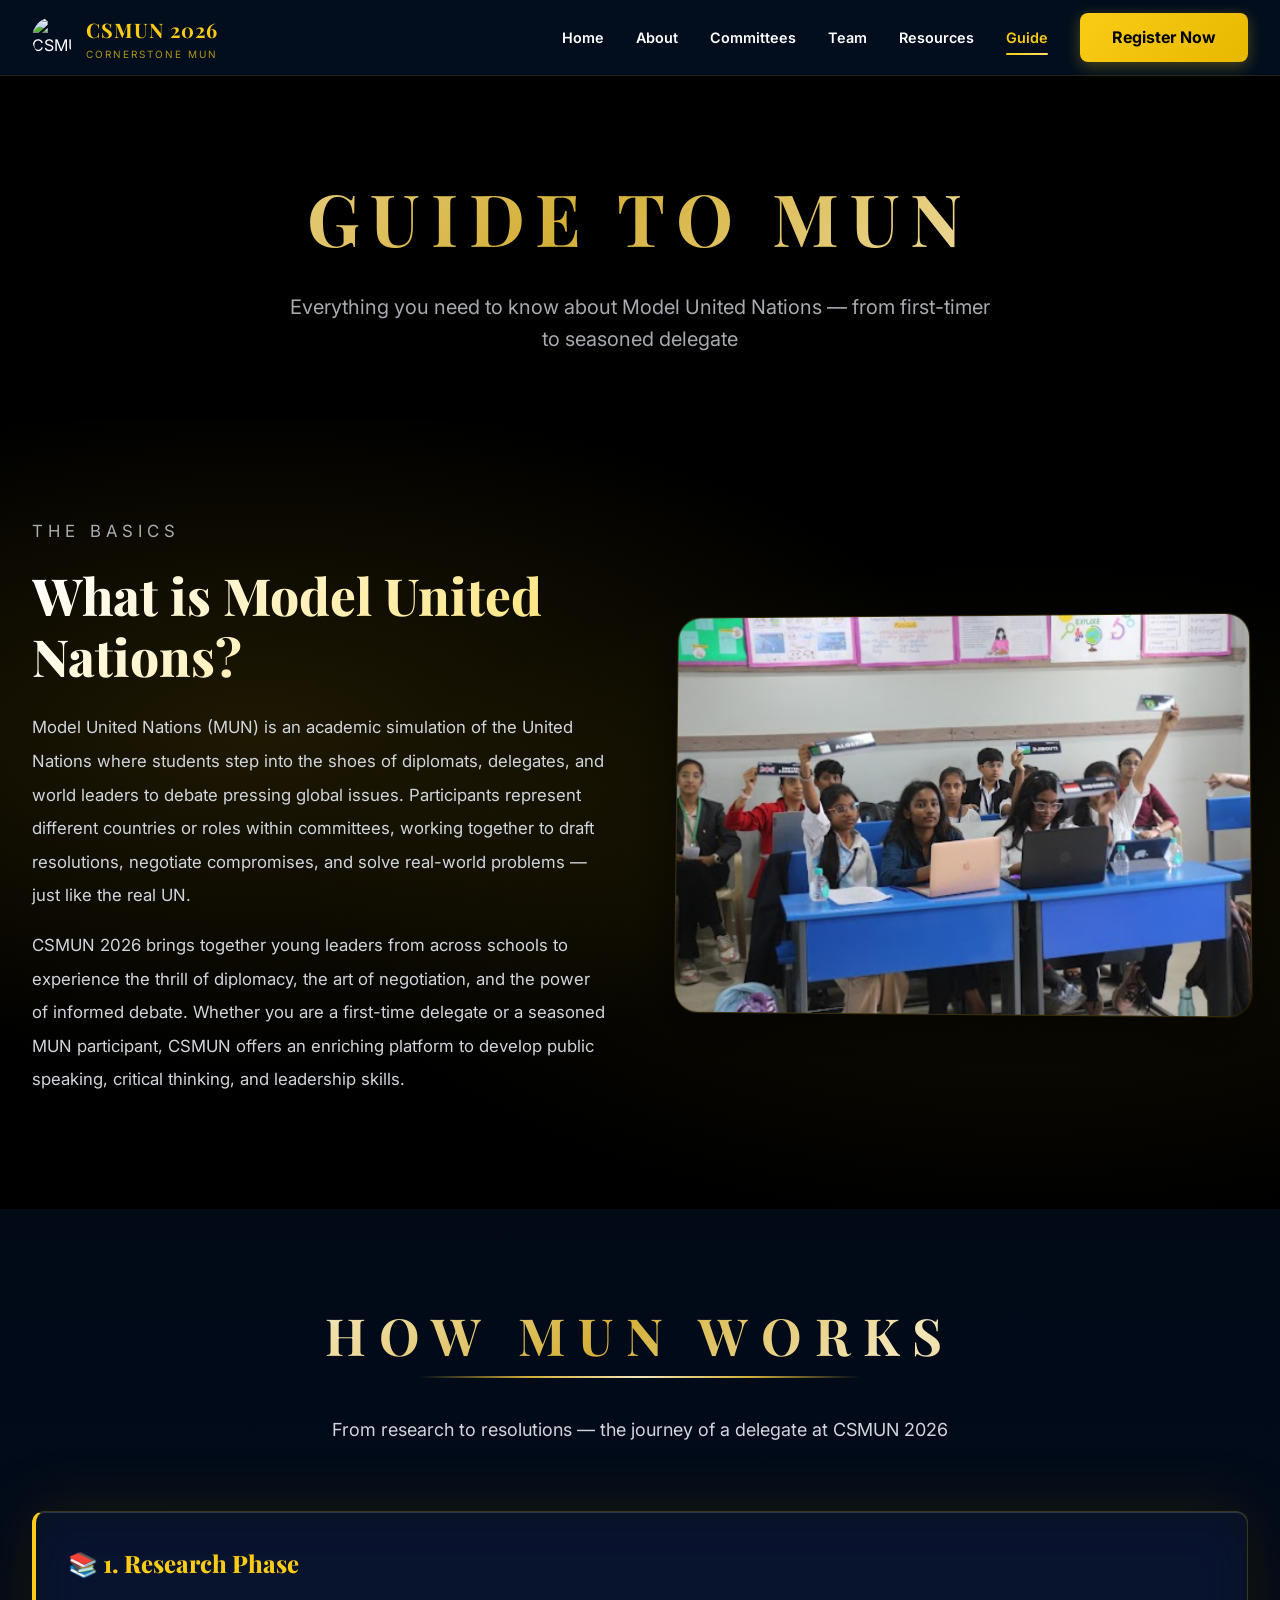
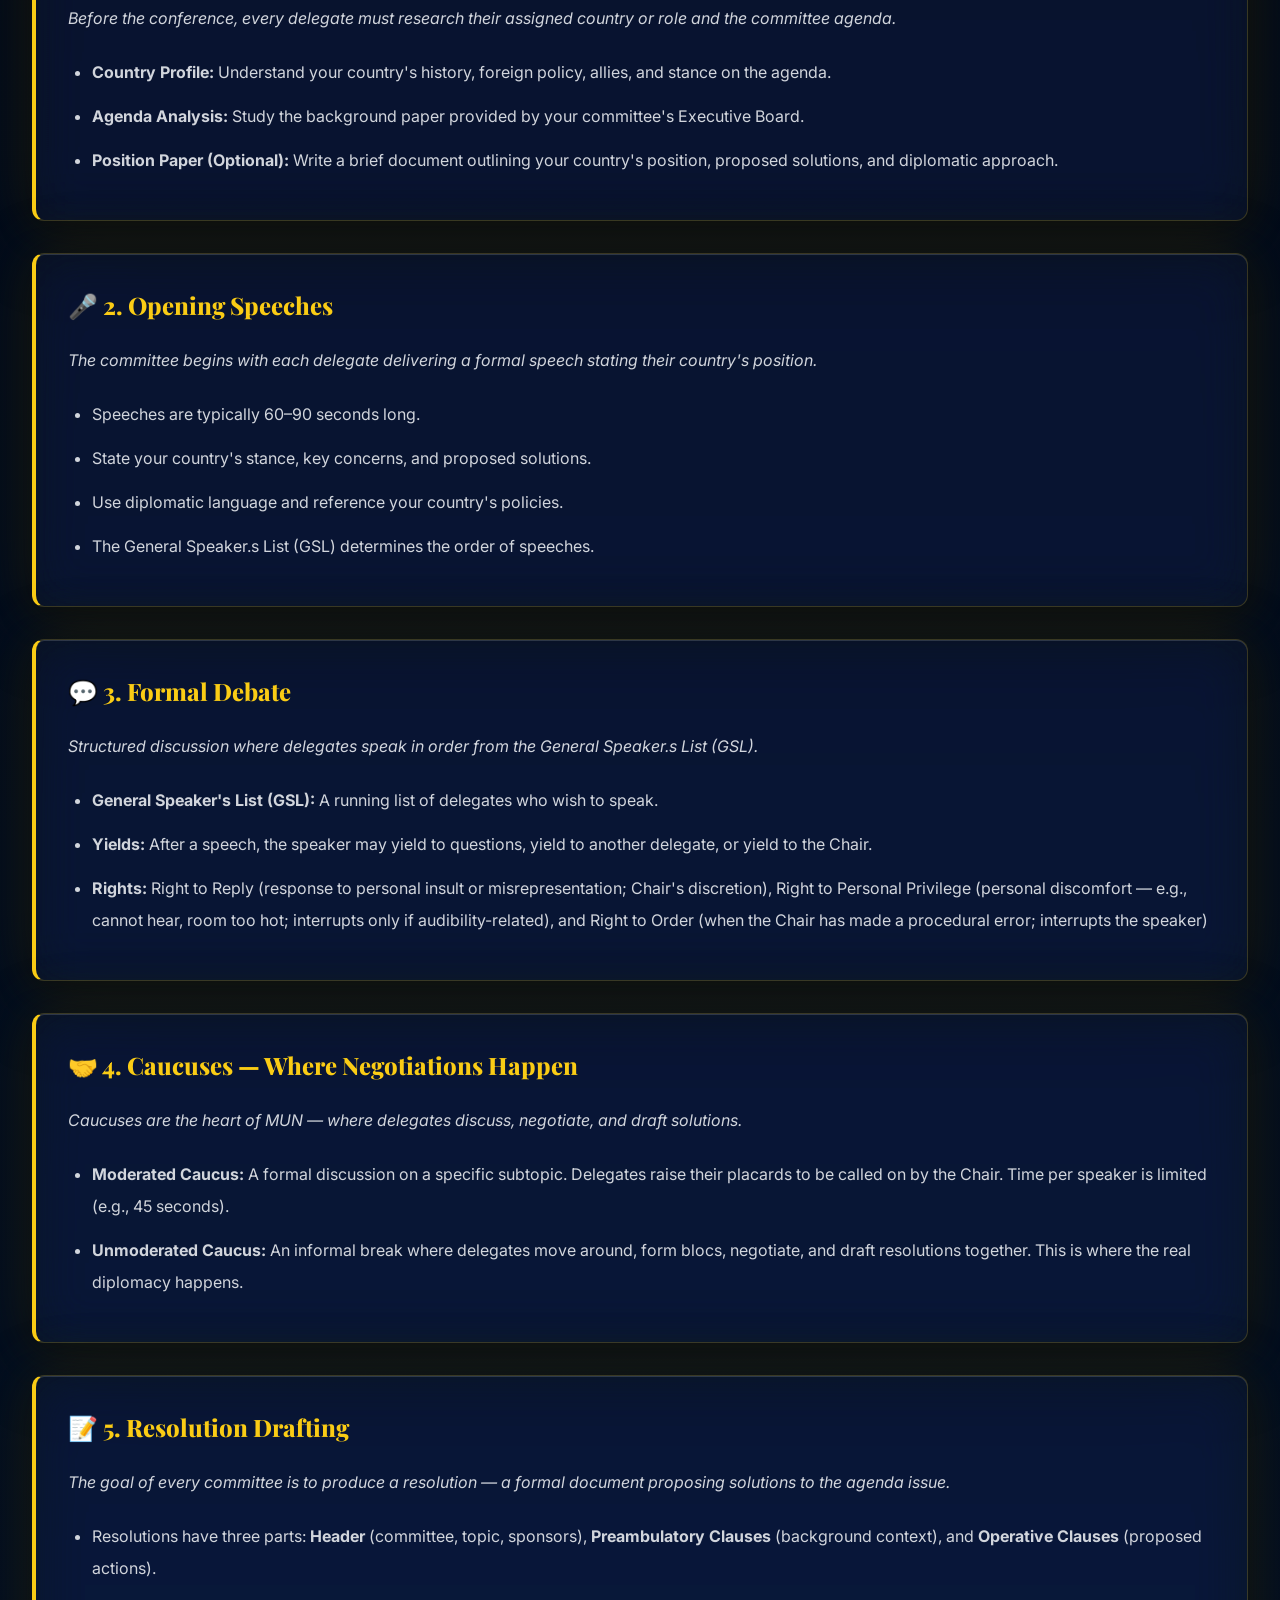
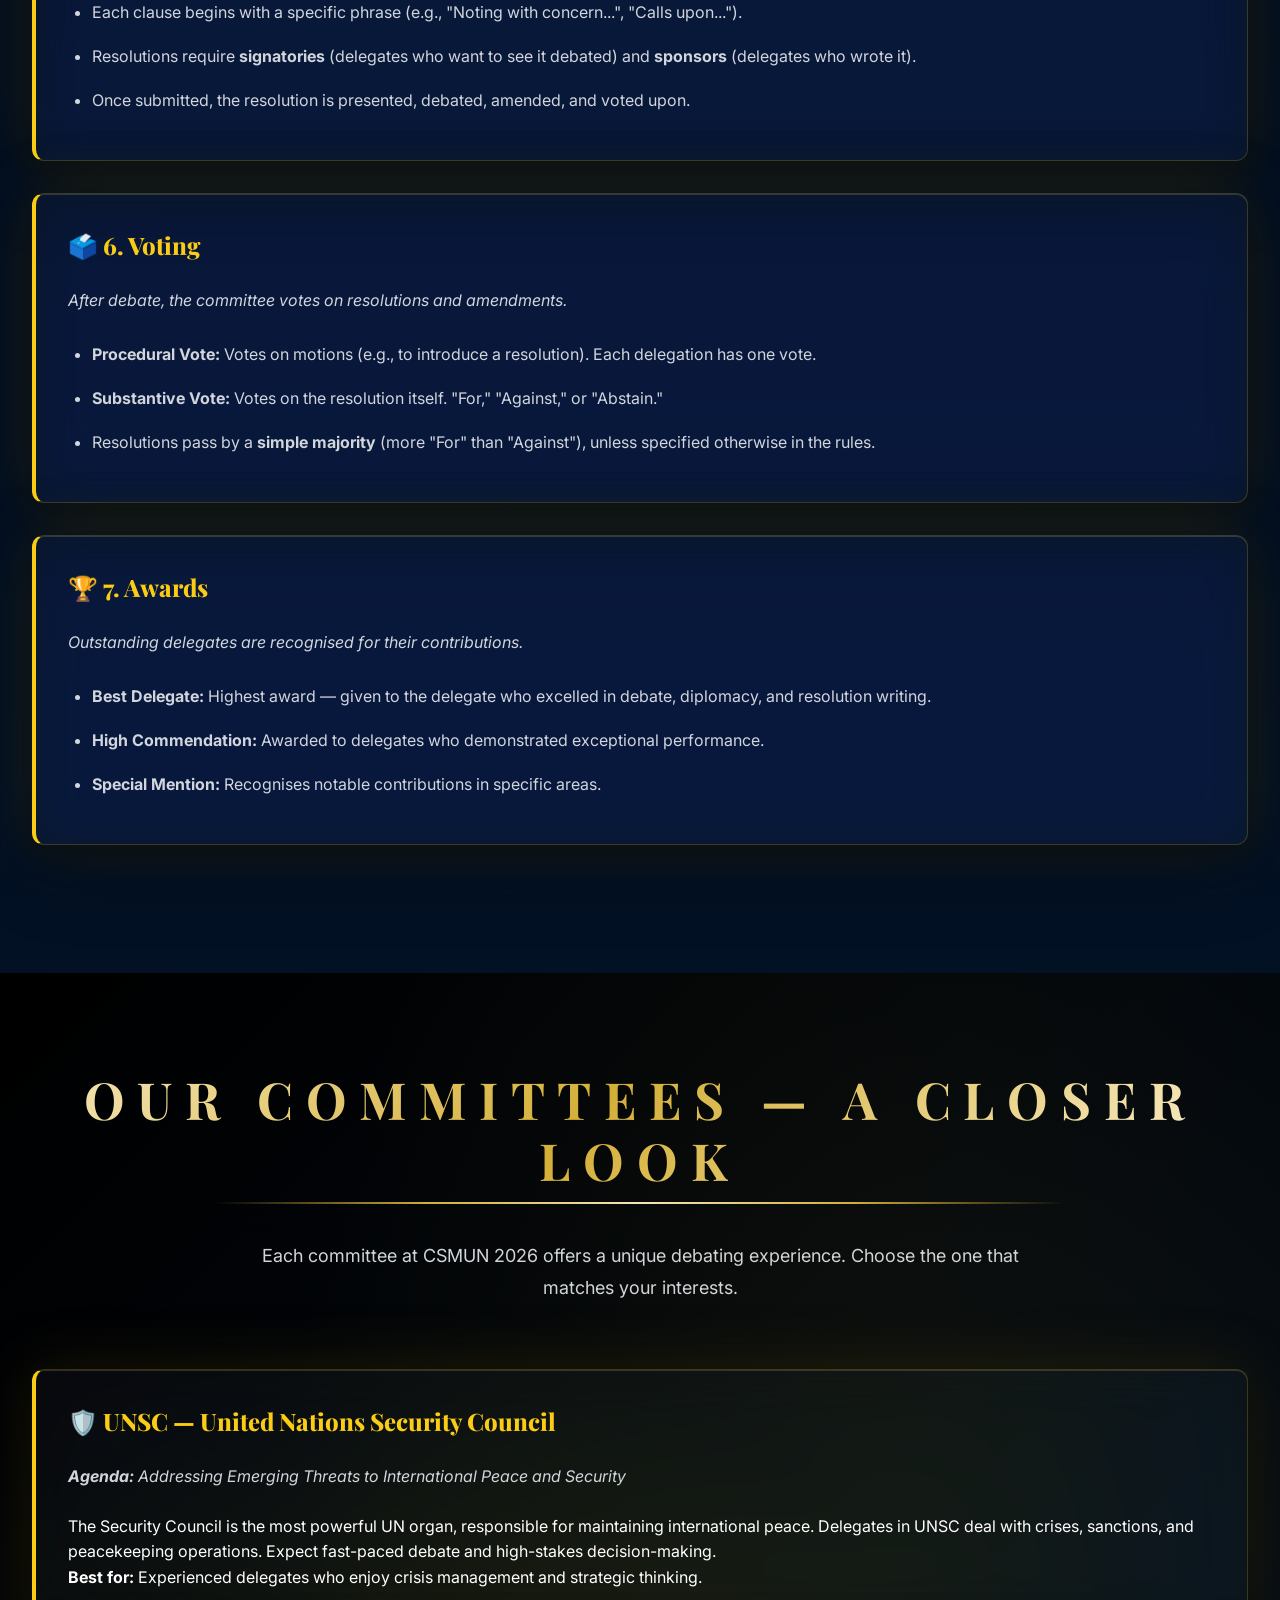
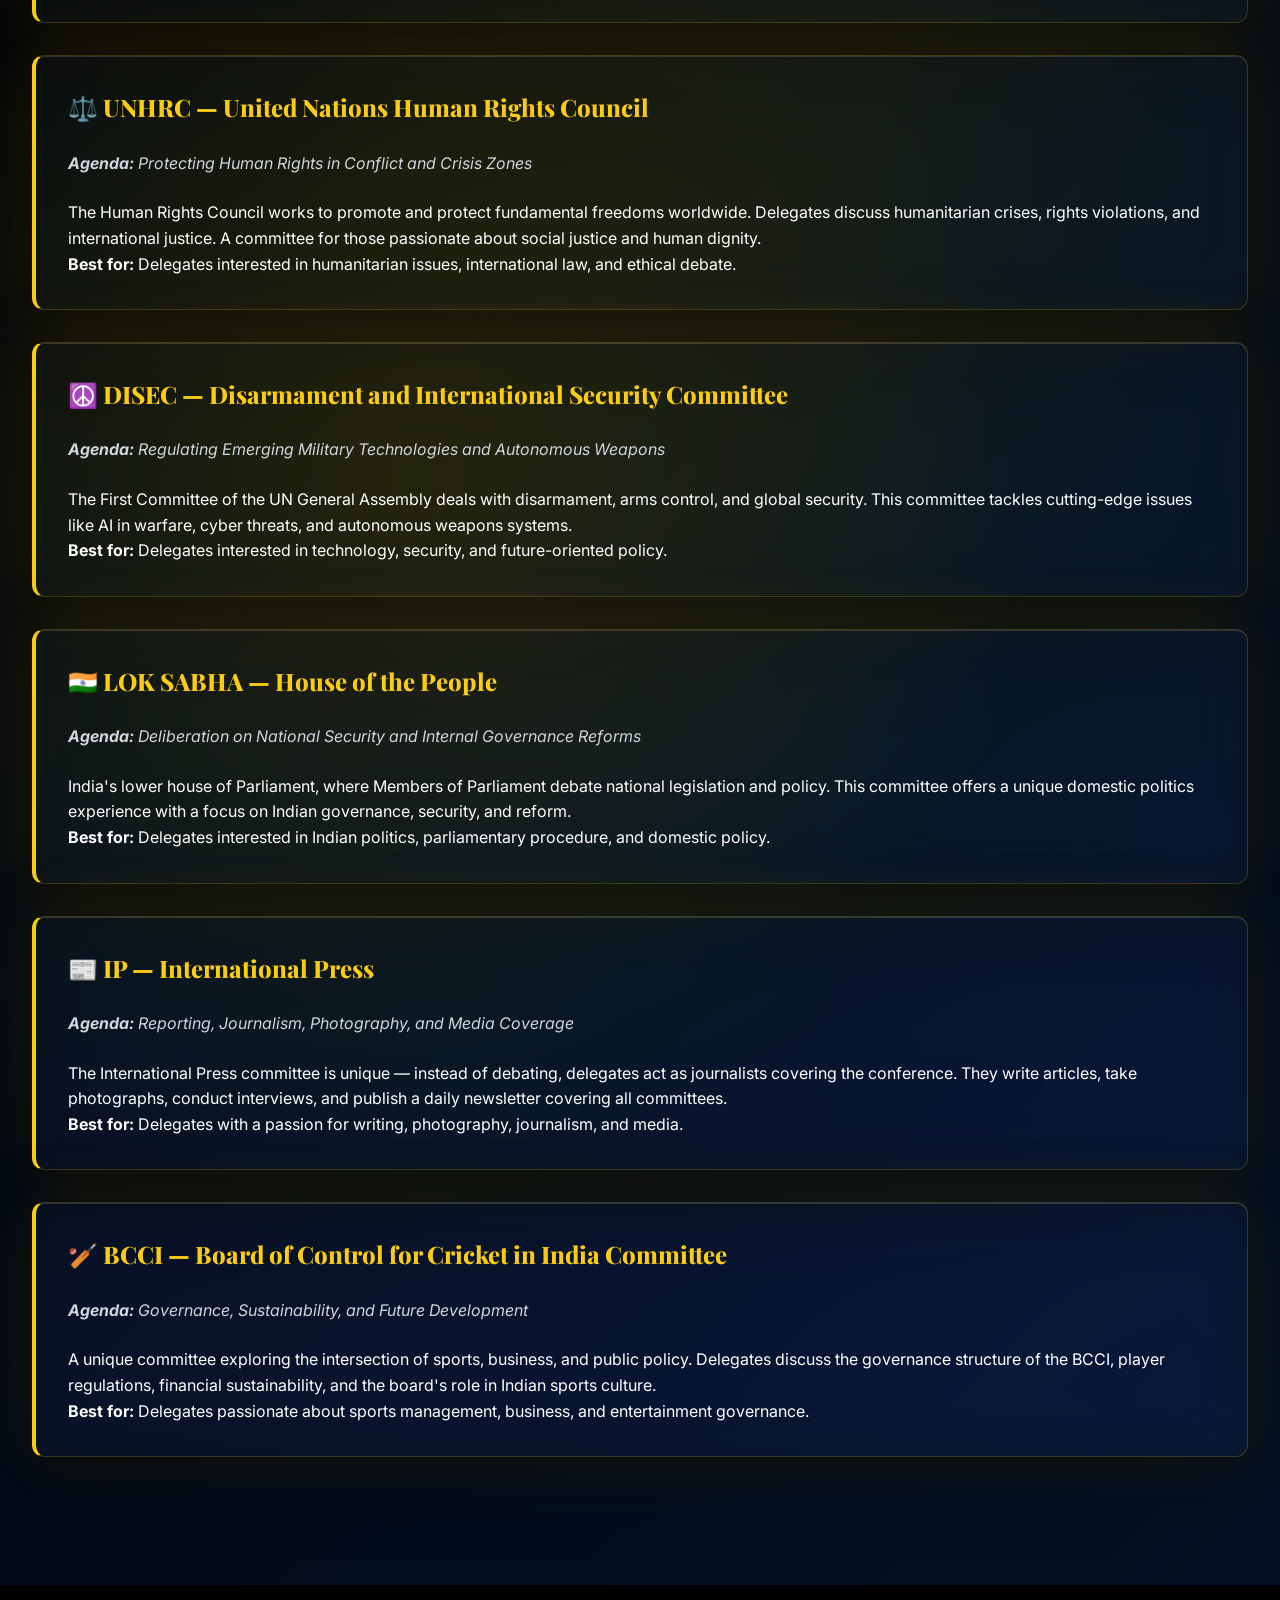
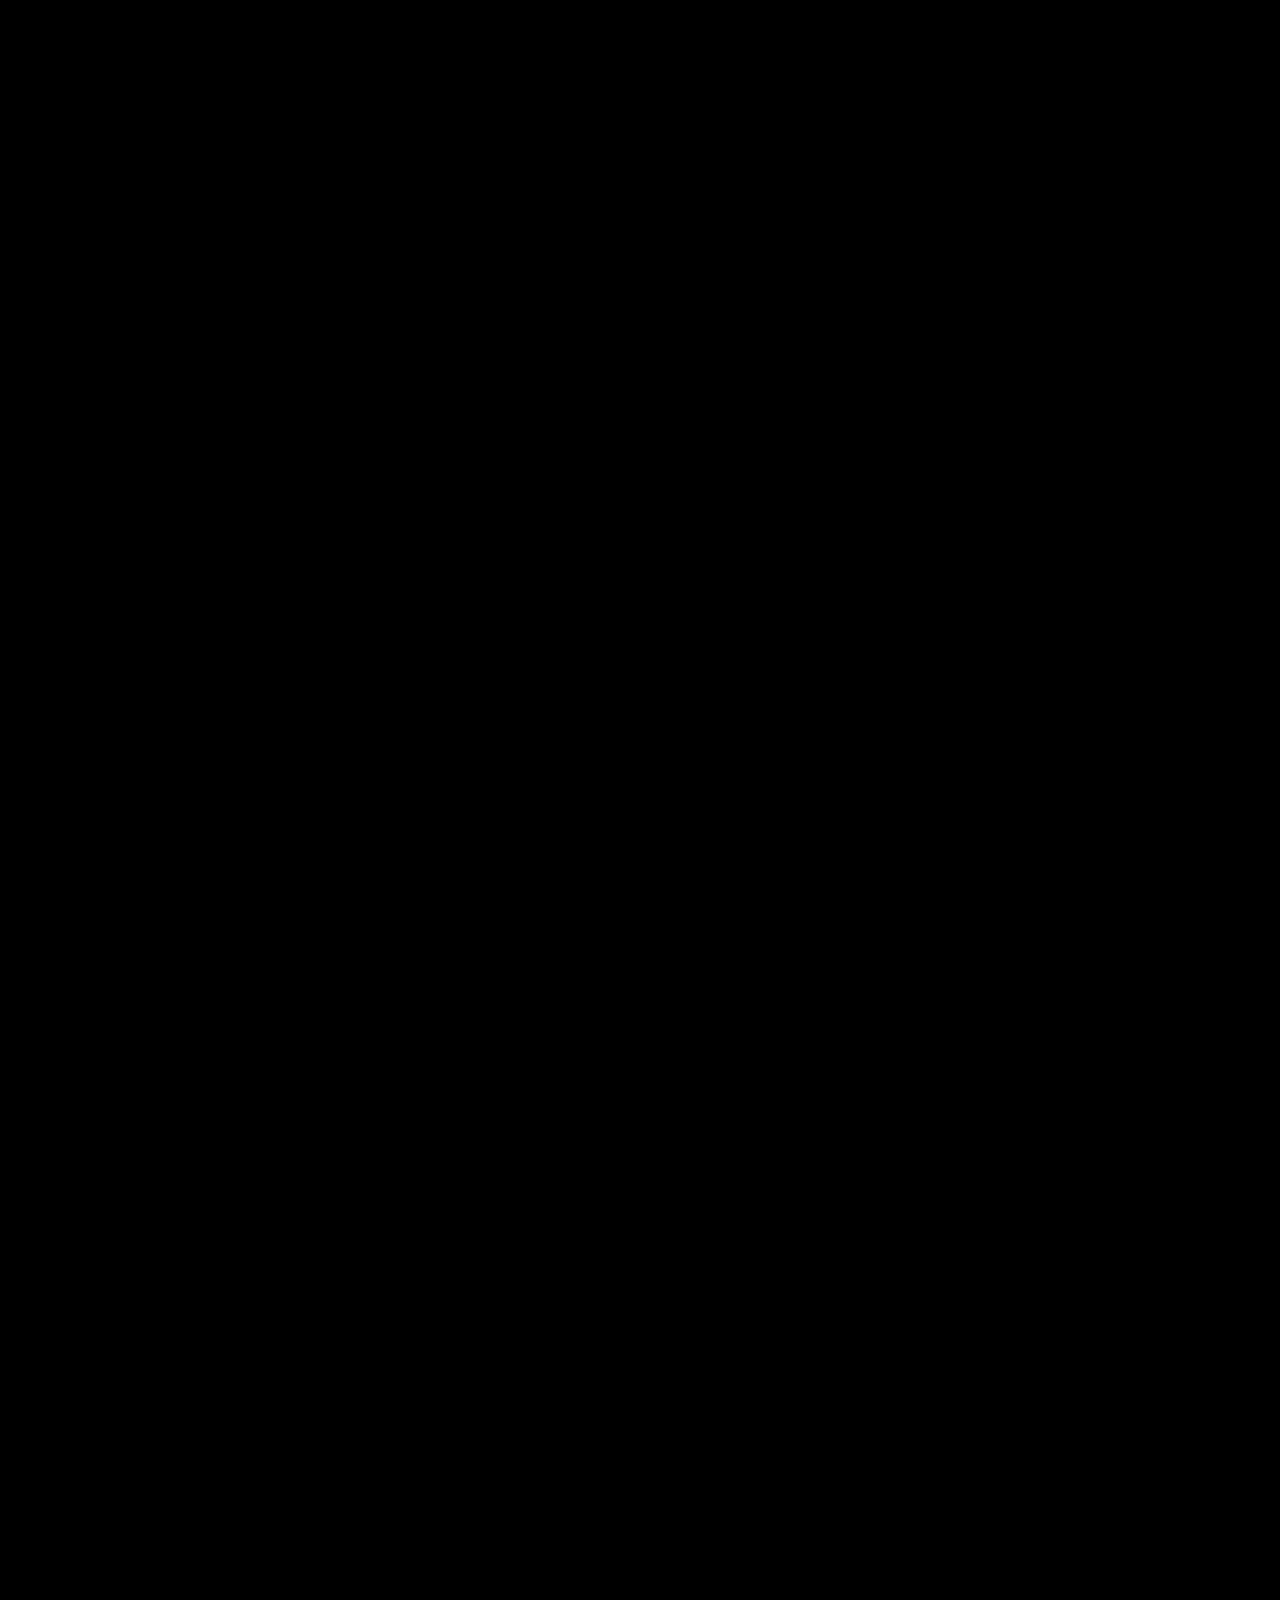
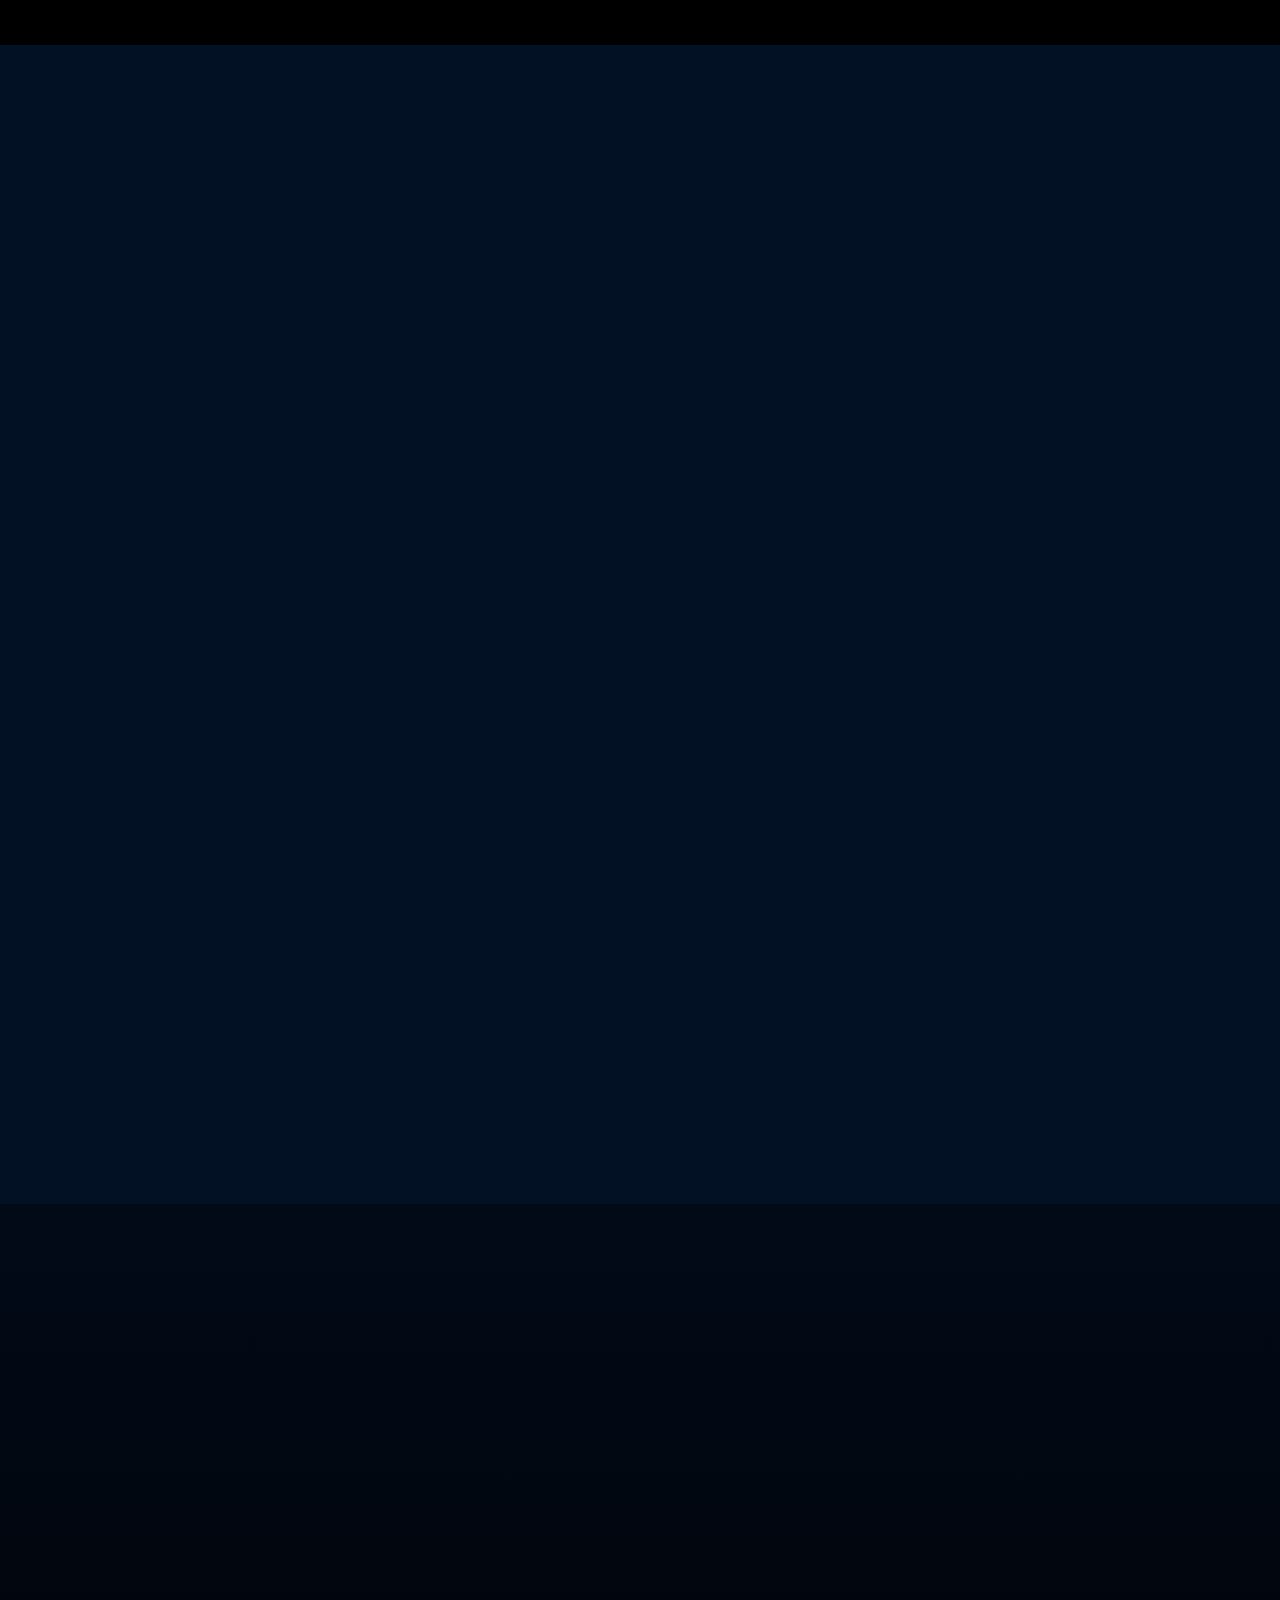
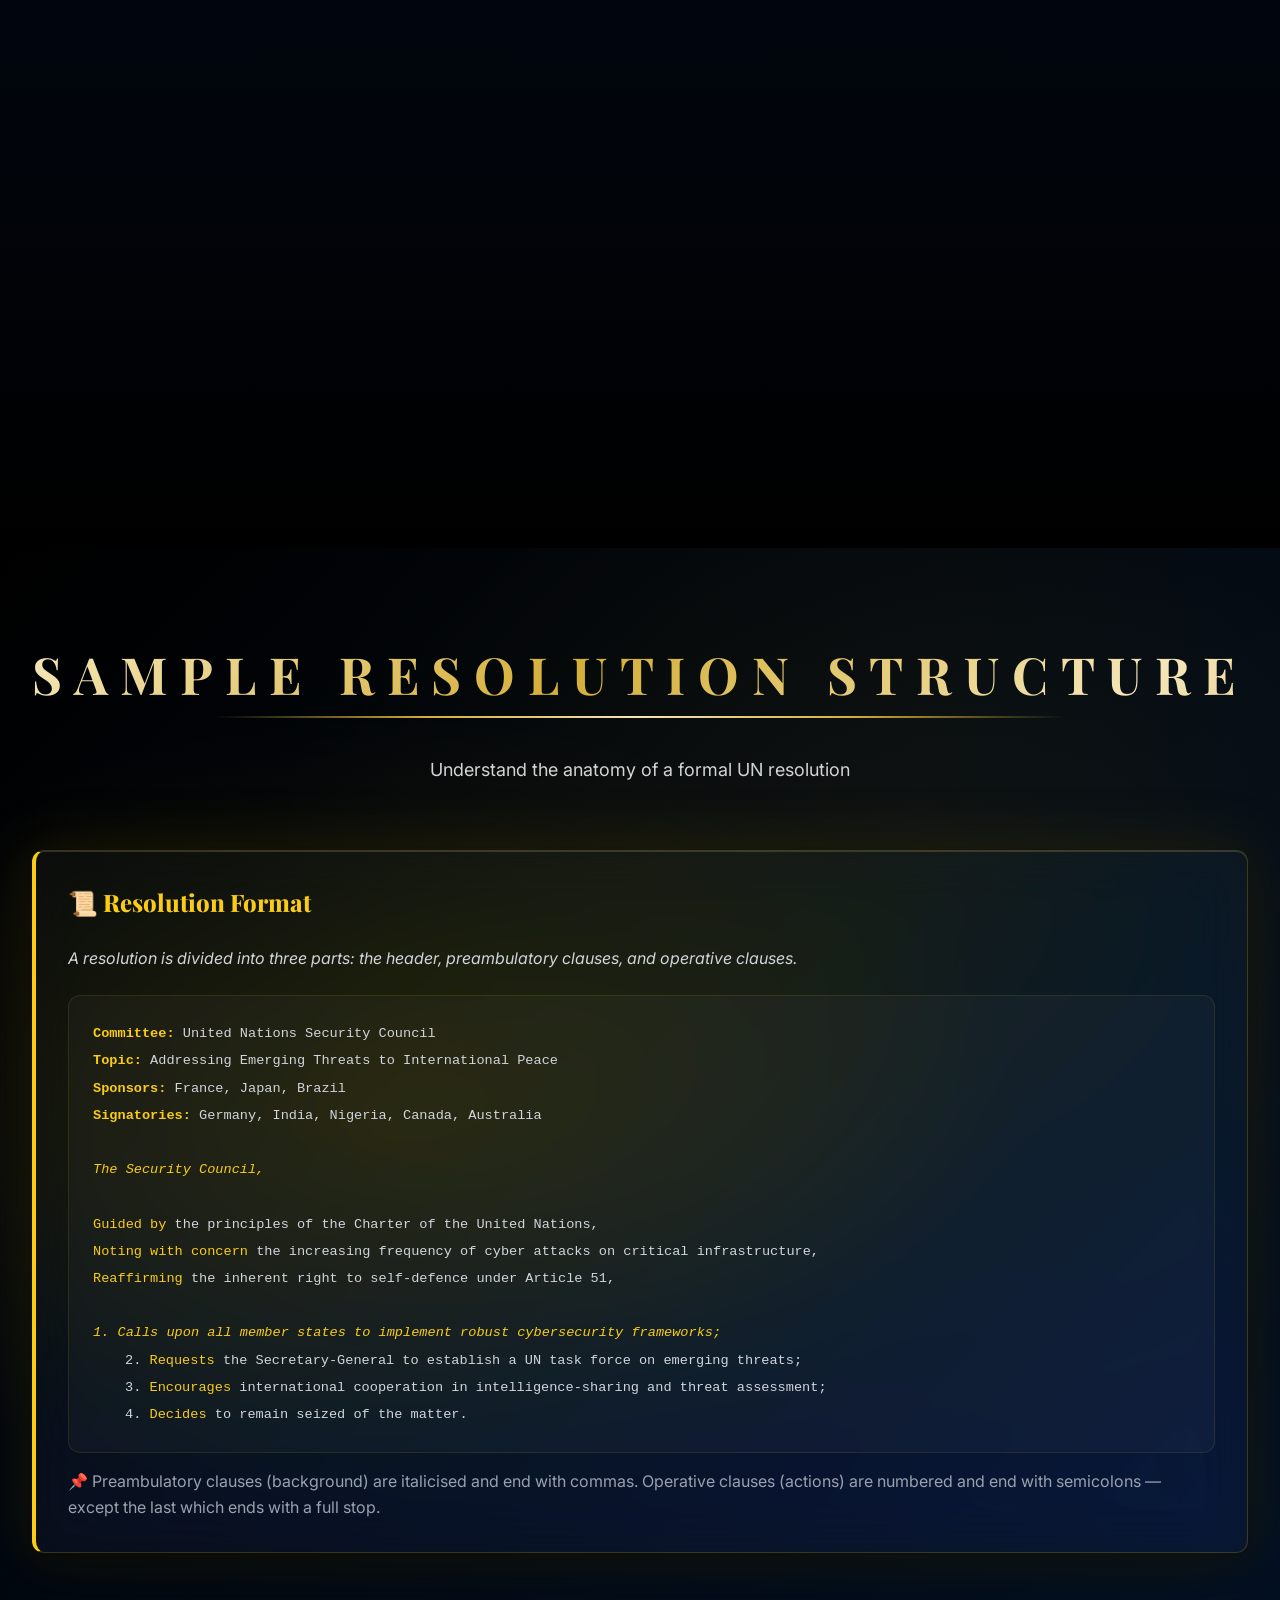
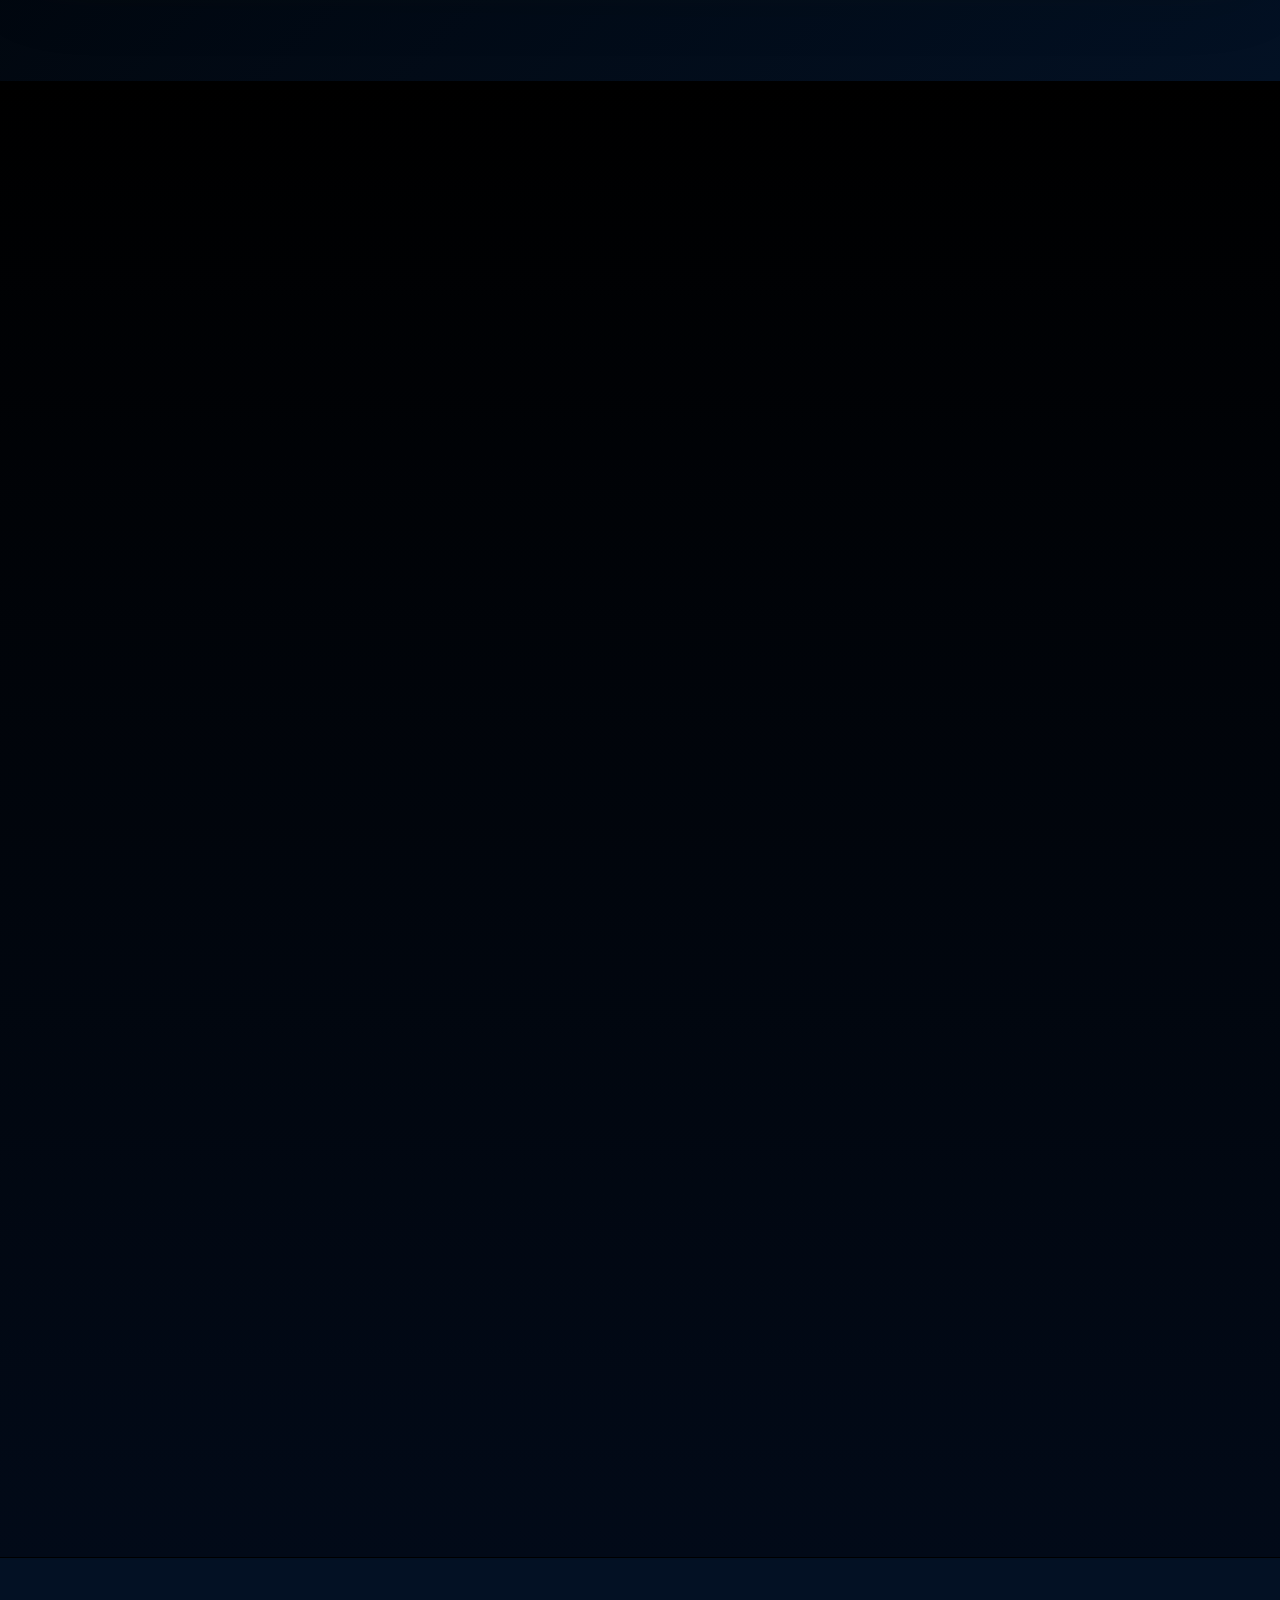
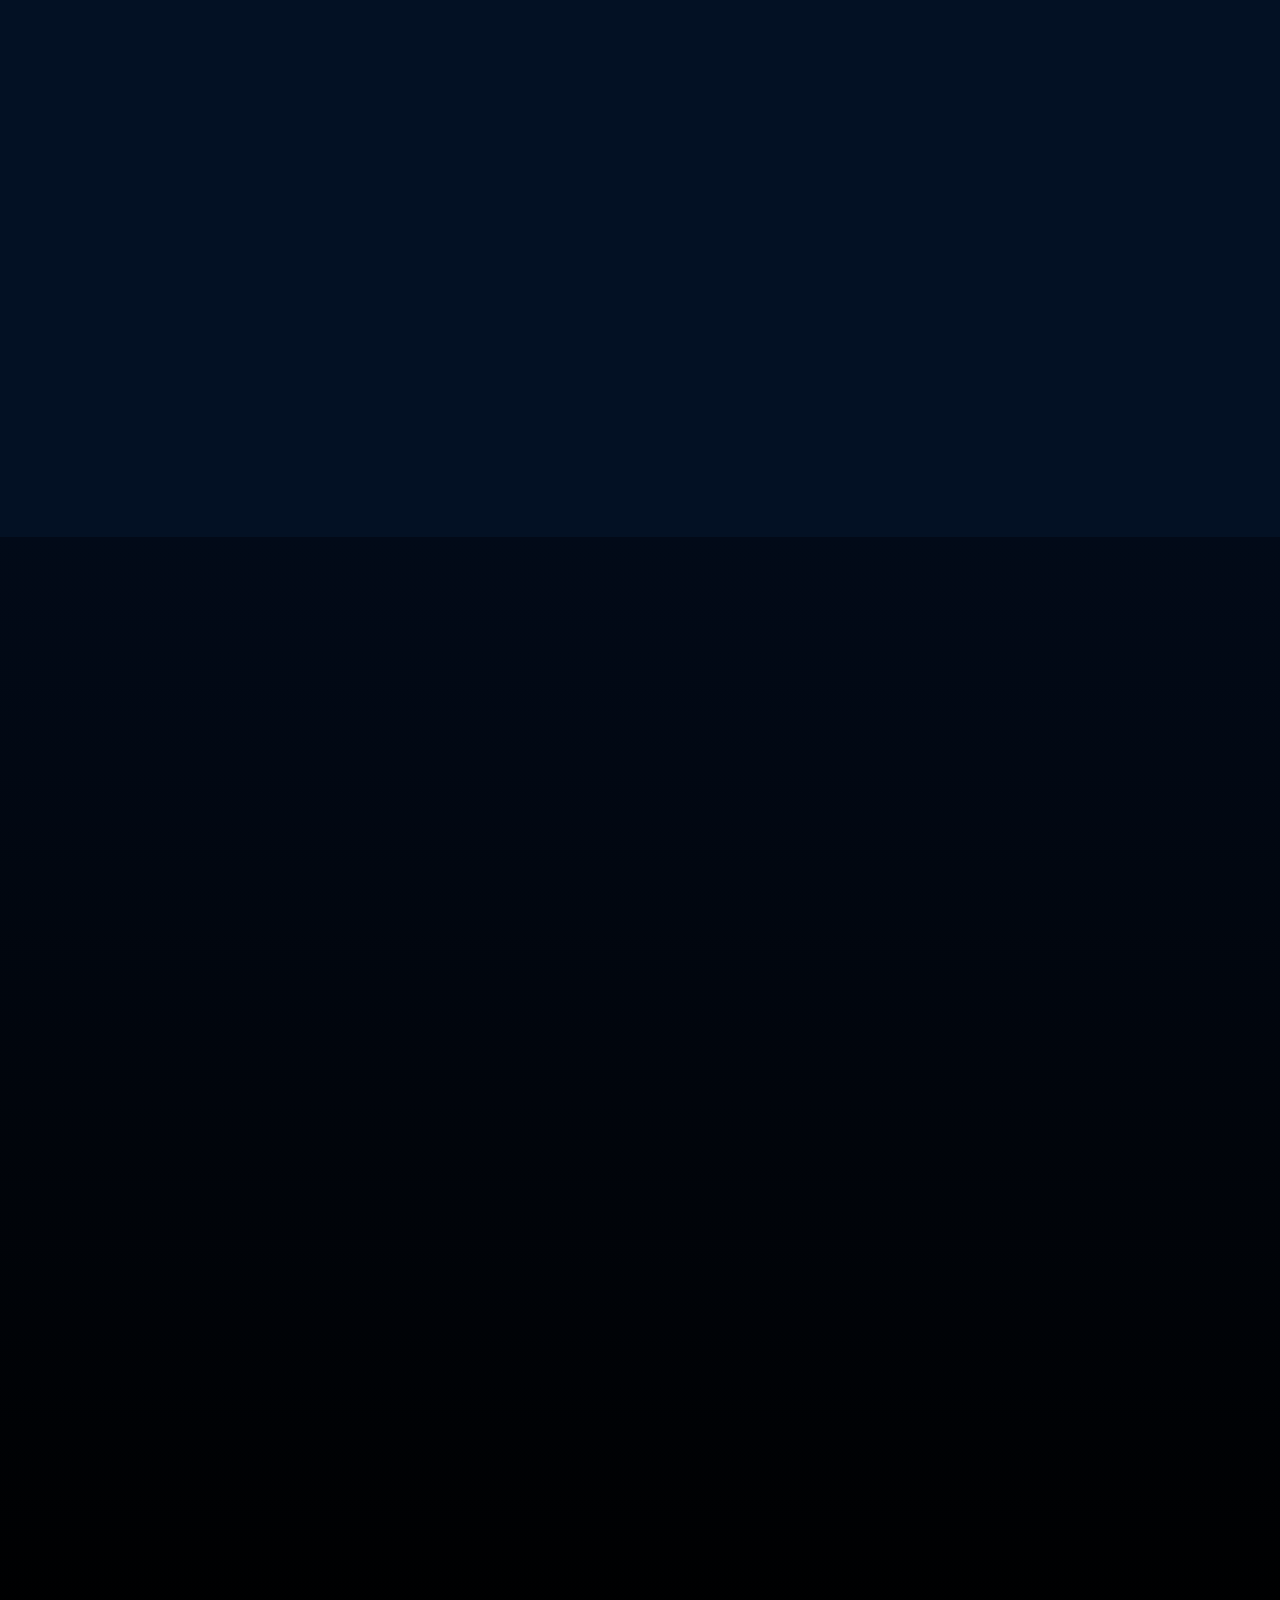
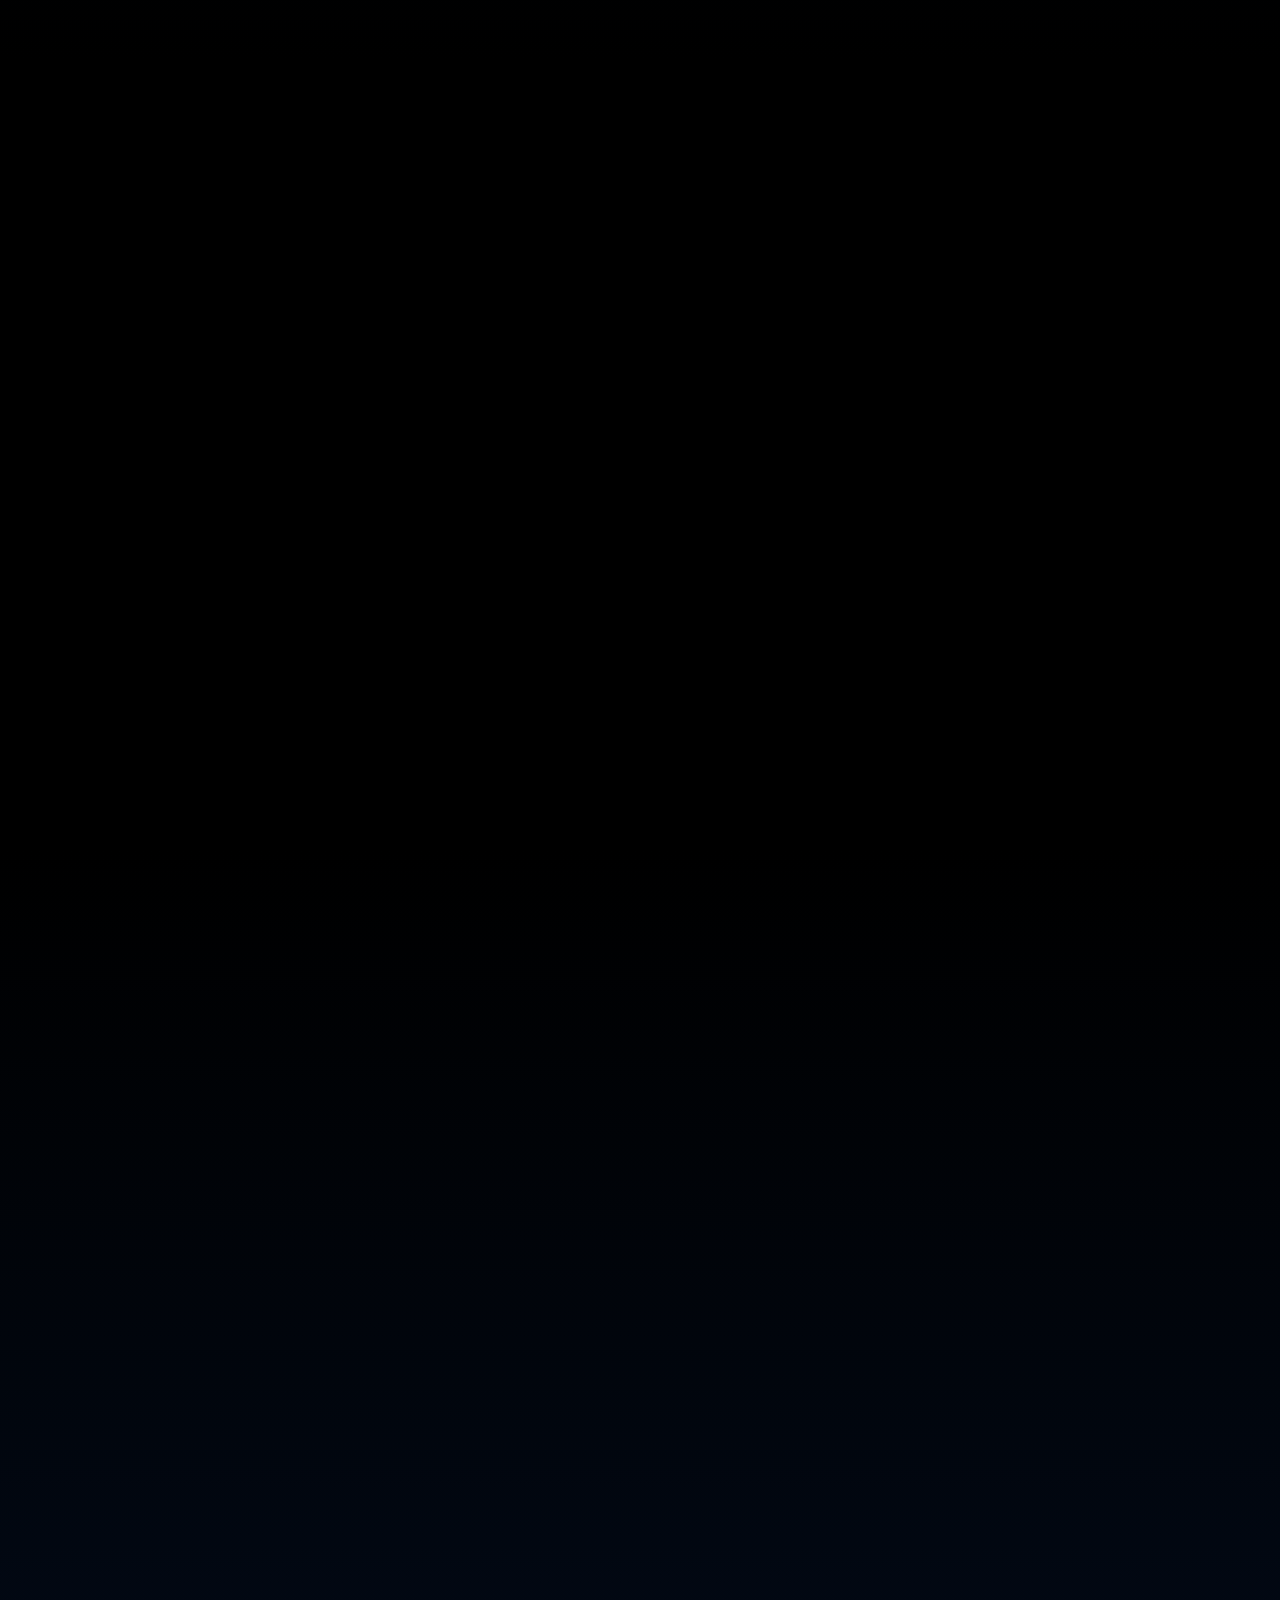
==== guide.html @ c592f583 "new" ====
<!DOCTYPE html>
<html lang="en">
<head>
    <meta charset="UTF-8">
    <meta name="viewport" content="width=device-width, initial-scale=1.0">
    <title>MUN Guide - CSMUN 2026</title>
    <meta name="description" content="Comprehensive guide to Model United Nations - how it works, committees, procedures, and tips.">
    <link rel="stylesheet" href="styles.css">
    <link rel="preconnect" href="https://fonts.googleapis.com">
    <link rel="preconnect" href="https://fonts.gstatic.com" crossorigin>
    <link href="https://fonts.googleapis.com/css2?family=Inter:wght@300;400;600;700;800&family=Playfair+Display:wght@700;800;900&display=swap" rel="stylesheet">
</head>
<body>

    <!-- Preloader -->
    <div id="preloader">
        <div class="preloader-inner">
            <img src="images/mun-logo.svg" alt="CSMUN" class="preloader-logo">
            <div class="preloader-ring"></div>
            <p class="preloader-text">CSMUN 2026</p>
            <div class="preloader-bar"><div class="preloader-fill"></div></div>
        </div>
    </div>

    <!-- Navigation -->
    <nav id="navbar">
        <div class="nav-container">
            <div class="nav-logo">
                <img loading="lazy" src="images/mun-logo.svg" alt="CSMUN Logo" class="logo-img">
                <div class="logo-text">
                    <h1>CSMUN 2026</h1>
                    <p>CORNERSTONE MUN</p>
                </div>
            </div>
            <div class="nav-menu" id="navMenu">
                <div class="nav-links">
                    <a href="index.html">Home</a>
                    <a href="index.html#about">About</a>
                    <a href="index.html#committees">Committees</a>
                    <a href="team.html">Team</a>
                    <a href="resources.html">Resources</a>
                    <a href="guide.html" class="active">Guide</a>
                </div>
                <a href="index.html#register" class="btn-primary nav-cta">Register Now</a>
            </div>
            <button class="hamburger" id="hamburger" aria-label="Toggle menu">
                <span></span>
                <span></span>
                <span></span>
            </button>
        </div>
    </nav>

    <!-- Page Header -->
    <section class="page-header page-header-bg" style="background-image: url('images/bg-guide/bg1.jpeg');">
        <div class="container">
            <h1 class="page-title" id="easterEgg">Guide to MUN</h1>
            <p class="page-subtitle">Everything you need to know about Model United Nations — from first-timer to seasoned delegate</p>
        </div>
    </section>
    <!-- Secret easter egg: click the title 3 times ;) -->

    <!-- What is MUN? -->
    <section class="about-section reveal" style="background: var(--black);">
        <div class="container">
            <div class="about-grid">
                <div class="about-text reveal-left">
                    <p class="section-label">THE BASICS</p>
                    <h2>What is Model United Nations?</h2>
                    <p>Model United Nations (MUN) is an academic simulation of the United Nations where students step into the shoes of diplomats, delegates, and world leaders to debate pressing global issues. Participants represent different countries or roles within committees, working together to draft resolutions, negotiate compromises, and solve real-world problems — just like the real UN.</p>
                    <p>CSMUN 2026 brings together young leaders from across schools to experience the thrill of diplomacy, the art of negotiation, and the power of informed debate. Whether you are a first-time delegate or a seasoned MUN participant, CSMUN offers an enriching platform to develop public speaking, critical thinking, and leadership skills.</p>
                </div>
                <div class="about-image reveal-right">
                    <img src="images/moments/conference.jpg" alt="CSMUN Conference" style="width:100%;height:400px;border-radius:1.5rem;object-fit:cover;border:1px solid rgba(250,204,21,0.2);">
                </div>
            </div>
        </div>
    </section>

    <!-- How MUN Works -->
    <section class="policies-section reveal" style="background: linear-gradient(180deg, #020a18, var(--navy));">
        <div class="container">
            <h2 class="section-title">How MUN Works</h2>
            <p class="section-intro">From research to resolutions — the journey of a delegate at CSMUN 2026</p>

            <div class="policy-card reveal">
                <h3>📚 1. Research Phase</h3>
                <p class="policy-intro">Before the conference, every delegate must research their assigned country or role and the committee agenda.</p>
                <ul>
                    <li><strong>Country Profile:</strong> Understand your country's history, foreign policy, allies, and stance on the agenda.</li>
                    <li><strong>Agenda Analysis:</strong> Study the background paper provided by your committee's Executive Board.</li>
                    <li><strong>Position Paper (Optional):</strong> Write a brief document outlining your country's position, proposed solutions, and diplomatic approach.</li>
                </ul>
            </div>

            <div class="policy-card reveal">
                <h3>🎤 2. Opening Speeches</h3>
                <p class="policy-intro">The committee begins with each delegate delivering a formal speech stating their country's position.</p>
                <ul>
                    <li>Speeches are typically 60–90 seconds long.</li>
                    <li>State your country's stance, key concerns, and proposed solutions.</li>
                    <li>Use diplomatic language and reference your country's policies.</li>
                    <li>The General Speaker.s List (GSL) determines the order of speeches.</li>
                </ul>
            </div>

            <div class="policy-card reveal">
                <h3>💬 3. Formal Debate</h3>
                <p class="policy-intro">Structured discussion where delegates speak in order from the General Speaker.s List (GSL).</p>
                <ul>
                    <li><strong>General Speaker's List (GSL):</strong> A running list of delegates who wish to speak.</li>
                    <li><strong>Yields:</strong> After a speech, the speaker may yield to questions, yield to another delegate, or yield to the Chair.</li>
                    <li><strong>Rights:</strong> Right to Reply (response to personal insult or misrepresentation; Chair's discretion), Right to Personal Privilege (personal discomfort — e.g., cannot hear, room too hot; interrupts only if audibility-related), and Right to Order (when the Chair has made a procedural error; interrupts the speaker)</li>
                </ul>
            </div>

            <div class="policy-card reveal">
                <h3>🤝 4. Caucuses — Where Negotiations Happen</h3>
                <p class="policy-intro">Caucuses are the heart of MUN — where delegates discuss, negotiate, and draft solutions.</p>
                <ul>
                    <li><strong>Moderated Caucus:</strong> A formal discussion on a specific subtopic. Delegates raise their placards to be called on by the Chair. Time per speaker is limited (e.g., 45 seconds).</li>
                    <li><strong>Unmoderated Caucus:</strong> An informal break where delegates move around, form blocs, negotiate, and draft resolutions together. This is where the real diplomacy happens.</li>
                </ul>
            </div>

            <div class="policy-card reveal">
                <h3>📝 5. Resolution Drafting</h3>
                <p class="policy-intro">The goal of every committee is to produce a resolution — a formal document proposing solutions to the agenda issue.</p>
                <ul>
                    <li>Resolutions have three parts: <strong>Header</strong> (committee, topic, sponsors), <strong>Preambulatory Clauses</strong> (background context), and <strong>Operative Clauses</strong> (proposed actions).</li>
                    <li>Each clause begins with a specific phrase (e.g., "Noting with concern...", "Calls upon...").</li>
                    <li>Resolutions require <strong>signatories</strong> (delegates who want to see it debated) and <strong>sponsors</strong> (delegates who wrote it).</li>
                    <li>Once submitted, the resolution is presented, debated, amended, and voted upon.</li>
                </ul>
            </div>

            <div class="policy-card reveal">
                <h3>🗳️ 6. Voting</h3>
                <p class="policy-intro">After debate, the committee votes on resolutions and amendments.</p>
                <ul>
                    <li><strong>Procedural Vote:</strong> Votes on motions (e.g., to introduce a resolution). Each delegation has one vote.</li>
                    <li><strong>Substantive Vote:</strong> Votes on the resolution itself. "For," "Against," or "Abstain."</li>
                    <li>Resolutions pass by a <strong>simple majority</strong> (more "For" than "Against"), unless specified otherwise in the rules.</li>
                </ul>
            </div>

            <div class="policy-card reveal">
                <h3>🏆 7. Awards</h3>
                <p class="policy-intro">Outstanding delegates are recognised for their contributions.</p>
                <ul>
                    <li><strong>Best Delegate:</strong> Highest award — given to the delegate who excelled in debate, diplomacy, and resolution writing.</li>
                    <li><strong>High Commendation:</strong> Awarded to delegates who demonstrated exceptional performance.</li>
                    <li><strong>Special Mention:</strong> Recognises notable contributions in specific areas.</li>
                    
                </ul>
            </div>
        </div>
    </section>

    <!-- Committees Deep Dive -->
    <section class="committees-section reveal">
        <div class="container">
            <h2 class="section-title">Our Committees — A Closer Look</h2>
            <p class="section-intro">Each committee at CSMUN 2026 offers a unique debating experience. Choose the one that matches your interests.</p>

            <div class="policy-card reveal" style="border-left-color: var(--gold);">
                <h3>🛡️ UNSC — United Nations Security Council</h3>
                <p class="policy-intro"><strong>Agenda:</strong> Addressing Emerging Threats to International Peace and Security</p>
                <p>The Security Council is the most powerful UN organ, responsible for maintaining international peace. Delegates in UNSC deal with crises, sanctions, and peacekeeping operations. Expect fast-paced debate and high-stakes decision-making.</p>
                <p><strong>Best for:</strong> Experienced delegates who enjoy crisis management and strategic thinking.</p>
            </div>

            <div class="policy-card reveal" style="border-left-color: var(--gold);">
                <h3>⚖️ UNHRC — United Nations Human Rights Council</h3>
                <p class="policy-intro"><strong>Agenda:</strong> Protecting Human Rights in Conflict and Crisis Zones</p>
                <p>The Human Rights Council works to promote and protect fundamental freedoms worldwide. Delegates discuss humanitarian crises, rights violations, and international justice. A committee for those passionate about social justice and human dignity.</p>
                <p><strong>Best for:</strong> Delegates interested in humanitarian issues, international law, and ethical debate.</p>
            </div>

            <div class="policy-card reveal" style="border-left-color: var(--gold);">
                <h3>☮️ DISEC — Disarmament and International Security Committee</h3>
                <p class="policy-intro"><strong>Agenda:</strong> Regulating Emerging Military Technologies and Autonomous Weapons</p>
                <p>The First Committee of the UN General Assembly deals with disarmament, arms control, and global security. This committee tackles cutting-edge issues like AI in warfare, cyber threats, and autonomous weapons systems.</p>
                <p><strong>Best for:</strong> Delegates interested in technology, security, and future-oriented policy.</p>
            </div>

            <div class="policy-card reveal" style="border-left-color: var(--gold);">
                <h3>🇮🇳 LOK SABHA — House of the People</h3>
                <p class="policy-intro"><strong>Agenda:</strong> Deliberation on National Security and Internal Governance Reforms</p>
                <p>India's lower house of Parliament, where Members of Parliament debate national legislation and policy. This committee offers a unique domestic politics experience with a focus on Indian governance, security, and reform.</p>
                <p><strong>Best for:</strong> Delegates interested in Indian politics, parliamentary procedure, and domestic policy.</p>
            </div>

            <div class="policy-card reveal" style="border-left-color: var(--gold);">
                <h3>📰 IP — International Press</h3>
                <p class="policy-intro"><strong>Agenda:</strong> Reporting, Journalism, Photography, and Media Coverage</p>
                <p>The International Press committee is unique — instead of debating, delegates act as journalists covering the conference. They write articles, take photographs, conduct interviews, and publish a daily newsletter covering all committees.</p>
                <p><strong>Best for:</strong> Delegates with a passion for writing, photography, journalism, and media.</p>
            </div>

            <div class="policy-card reveal" style="border-left-color: var(--gold);">
                <h3>🏏 BCCI — Board of Control for Cricket in India Committee</h3>
                <p class="policy-intro"><strong>Agenda:</strong> Governance, Sustainability, and Future Development</p>
                <p>A unique committee exploring the intersection of sports, business, and public policy. Delegates discuss the governance structure of the BCCI, player regulations, financial sustainability, and the board's role in Indian sports culture.</p>
                <p><strong>Best for:</strong> Delegates passionate about sports management, business, and entertainment governance.</p>
            </div>
        </div>
    </section>

    <!-- Allocation Matrix -->
    <section class="register-section reveal">
        <div class="container">
            <h2 class="section-title">Allocation Matrix</h2>
            <div style="text-align:center;">
            <p class="section-intro" style="margin-bottom:2rem;">Download the official CSMUN 2026 allocation matrix to see your committee and country/role assignments.</p>
            <a href="https://docs.google.com/spreadsheets/d/YOUR_SHEET_ID/edit?usp=sharing" target="_blank" rel="noopener" class="btn-primary btn-large" style="font-size:1.1rem;">
                <svg xmlns="http://www.w3.org/2000/svg" width="20" height="20" viewBox="0 0 24 24" fill="none" stroke="currentColor" stroke-width="2.5" stroke-linecap="round" stroke-linejoin="round" style="display:inline;vertical-align:middle;margin-right:10px;">
                <path d="M18 13v6a2 2 0 0 1-2 2H5a2 2 0 0 1-2-2V8a2 2 0 0 1 2-2h6"/>
                <polyline points="15 3 21 3 21 9"/>
                <line x1="10" y1="14" x2="21" y2="3"/>
                </svg>
                View Allocation Matrix
            </a>
            </div>
        </div>
    </section>

    <!-- MUN Glossary -->
    <section class="policies-section reveal" style="background: linear-gradient(180deg, var(--black), #020a18);">
        <div class="container">
            <h2 class="section-title">MUN Glossary</h2>
            <p class="section-intro">Essential terms every delegate should know</p>

            <div class="policy-card reveal">
                <h3>📋 Key Terms</h3>
                <div style="display:grid;grid-template-columns:repeat(auto-fit,minmax(300px,1fr));gap:1.5rem;position:relative;z-index:1;">
                    <div style="background:rgba(255,255,255,0.03);border-radius:0.75rem;padding:1.25rem;border:1px solid rgba(250,204,21,0.1);">
                        <p style="color:var(--gold);font-weight:700;margin-bottom:0.5rem;">Point of Order</p>
                        <p style="color:var(--gray-400);font-size:0.9rem;">Used when a delegate believes the Chair has made a procedural error. Interrupts the speaker.</p>
                    </div>
                    <div style="background:rgba(255,255,255,0.03);border-radius:0.75rem;padding:1.25rem;border:1px solid rgba(250,204,21,0.1);">
                        <p style="color:var(--gold);font-weight:700;margin-bottom:0.5rem;">Point of Personal Privilege</p>
                        <p style="color:var(--gray-400);font-size:0.9rem;">Used when a delegate experiences personal discomfort (e.g., cannot hear, room too hot). Interrupts the speaker only if related to audibility.</p>
                    </div>
                    <div style="background:rgba(255,255,255,0.03);border-radius:0.75rem;padding:1.25rem;border:1px solid rgba(250,204,21,0.1);">
                        <p style="color:var(--gold);font-weight:700;margin-bottom:0.5rem;">Point of Parliamentary Inquiry</p>
                        <p style="color:var(--gray-400);font-size:0.9rem;">A question directed to the Chair about parliamentary procedure. Does not interrupt a speaker.</p>
                    </div>
                    <div style="background:rgba(255,255,255,0.03);border-radius:0.75rem;padding:1.25rem;border:1px solid rgba(250,204,21,0.1);">
                        <p style="color:var(--gold);font-weight:700;margin-bottom:0.5rem;">Right to Reply</p>
                        <p style="color:var(--gray-400);font-size:0.9rem;">A request to respond to a personal insult or misrepresentation. Granted at the Chair's discretion.</p>
                    </div>
                    <div style="background:rgba(255,255,255,0.03);border-radius:0.75rem;padding:1.25rem;border:1px solid rgba(250,204,21,0.1);">
                        <p style="color:var(--gold);font-weight:700;margin-bottom:0.5rem;">Motion for a Moderated Caucus</p>
                        <p style="color:var(--gray-400);font-size:0.9rem;">Proposes a formal discussion on a specific subtopic with time limits per speaker.</p>
                    </div>
                    <div style="background:rgba(255,255,255,0.03);border-radius:0.75rem;padding:1.25rem;border:1px solid rgba(250,204,21,0.1);">
                        <p style="color:var(--gold);font-weight:700;margin-bottom:0.5rem;">Motion for an Unmoderated Caucus</p>
                        <p style="color:var(--gray-400);font-size:0.9rem;">Proposes an informal break for delegates to move around, negotiate, and draft resolutions.</p>
                    </div>
                    <div style="background:rgba(255,255,255,0.03);border-radius:0.75rem;padding:1.25rem;border:1px solid rgba(250,204,21,0.1);">
                        <p style="color:var(--gold);font-weight:700;margin-bottom:0.5rem;">Motion to Introduce a Resolution</p>
                        <p style="color:var(--gray-400);font-size:0.9rem;">Proposes that a submitted resolution be formally presented to the committee for debate.</p>
                    </div>
                    <div style="background:rgba(255,255,255,0.03);border-radius:0.75rem;padding:1.25rem;border:1px solid rgba(250,204,21,0.1);">
                        <p style="color:var(--gold);font-weight:700;margin-bottom:0.5rem;">Motion to Vote</p>
                        <p style="color:var(--gray-400);font-size:0.9rem;">Proposes that the committee move to voting procedure on the floor.</p>
                    </div>
                    <div style="background:rgba(255,255,255,0.03);border-radius:0.75rem;padding:1.25rem;border:1px solid rgba(250,204,21,0.1);">
                        <p style="color:var(--gold);font-weight:700;margin-bottom:0.5rem;">Placard</p>
                        <p style="color:var(--gray-400);font-size:0.9rem;">A sign with your country/role name. Raised to indicate you wish to speak or vote.</p>
                    </div>
                    <div style="background:rgba(255,255,255,0.03);border-radius:0.75rem;padding:1.25rem;border:1px solid rgba(250,204,21,0.1);">
                        <p style="color:var(--gold);font-weight:700;margin-bottom:0.5rem;">Bloc</p>
                        <p style="color:var(--gray-400);font-size:0.9rem;">A group of delegates with similar interests who work together to draft resolutions.</p>
                    </div>
                </div>
            </div>
        </div>
    </section>

    <!-- Tips for Delegates -->
    <section class="register-section reveal">
        <div class="container">
            <h2 class="section-title">Top Tips for Delegates</h2>
            <p class="section-intro" style="margin-bottom:3rem;">Make the most of your CSMUN 2026 experience</p>
            <div class="stats-grid" style="max-width:100%;grid-template-columns:repeat(auto-fit,minmax(280px,1fr));">
                <div class="stat-card" style="background:rgba(255,255,255,0.03);border-radius:1rem;padding:2rem;border:1px solid rgba(250,204,21,0.1);text-align:left;">
                    <div style="font-size:2.5rem;margin-bottom:1rem;">🔍</div>
                    <h3 style="color:var(--gold);font-size:1.25rem;margin-bottom:0.75rem;font-family:var(--font-body);">Know Your Country</h3>
                    <p style="color:var(--gray-400);line-height:1.8;font-size:0.95rem;">Research your country's history, foreign policy, and stance on the agenda. The more you know, the more confidently you can debate.</p>
                </div>
                <div class="stat-card" style="background:rgba(255,255,255,0.03);border-radius:1rem;padding:2rem;border:1px solid rgba(250,204,21,0.1);text-align:left;">
                    <div style="font-size:2.5rem;margin-bottom:1rem;">🎯</div>
                    <h3 style="color:var(--gold);font-size:1.25rem;margin-bottom:0.75rem;font-family:var(--font-body);">Speak with Conviction</h3>
                    <p style="color:var(--gray-400);line-height:1.8;font-size:0.95rem;">Project your voice, maintain eye contact, and use diplomatic language. Confidence makes your arguments more persuasive.</p>
                </div>
                <div class="stat-card" style="background:rgba(255,255,255,0.03);border-radius:1rem;padding:2rem;border:1px solid rgba(250,204,21,0.1);text-align:left;">
                    <div style="font-size:2.5rem;margin-bottom:1rem;">🤝</div>
                    <h3 style="color:var(--gold);font-size:1.25rem;margin-bottom:0.75rem;font-family:var(--font-body);">Collaborate & Negotiate</h3>
                    <p style="color:var(--gray-400);line-height:1.8;font-size:0.95rem;">Diplomacy is about finding common ground. Talk to other delegates, form blocs, and compromise where needed.</p>
                </div>
                <div class="stat-card" style="background:rgba(255,255,255,0.03);border-radius:1rem;padding:2rem;border:1px solid rgba(250,204,21,0.1);text-align:left;">
                    <div style="font-size:2.5rem;margin-bottom:1rem;">✍️</div>
                    <h3 style="color:var(--gold);font-size:1.25rem;margin-bottom:0.75rem;font-family:var(--font-body);;">Write Strong Resolutions</h3>
                    <p style="color:var(--gray-400);line-height:1.8;font-size:0.95rem;">A well-drafted resolution is specific, actionable, and realistic. Use proper clause structure and cite relevant UN bodies.</p>
                </div>
                <div class="stat-card" style="background:rgba(255,255,255,0.03);border-radius:1rem;padding:2rem;border:1px solid rgba(250,204,21,0.1);text-align:left;">
                    <div style="font-size:2.5rem;margin-bottom:1rem;">👔</div>
                    <h3 style="color:var(--gold);font-size:1.25rem;margin-bottom:0.75rem;font-family:var(--font-body);;">Dress Professionally</h3>
                    <p style="color:var(--gray-400);line-height:1.8;font-size:0.95rem;">First impressions matter. Western formal or Indian traditional attire shows respect for the committee and the conference.</p>
                </div>
                <div class="stat-card" style="background:rgba(255,255,255,0.03);border-radius:1rem;padding:2rem;border:1px solid rgba(250,204,21,0.1);text-align:left;">
                    <div style="font-size:2.5rem;margin-bottom:1rem;">📖</div>
                    <h3 style="color:var(--gold);font-size:1.25rem;margin-bottom:0.75rem;font-family:var(--font-body);;">Read the Background Paper</h3>
                    <p style="color:var(--gray-400);line-height:1.8;font-size:0.95rem;">Your committee's background paper contains essential information about the agenda. Read it thoroughly before the conference.</p>
                </div>
            </div>
        </div>
    </section>

    <!-- Position Paper Guide -->
    <section class="policies-section reveal" style="background: linear-gradient(180deg, #020a18, var(--black));">
        <div class="container">
            <h2 class="section-title">How to Write a Position Paper</h2>
            <p class="section-intro">A strong position paper sets the stage for effective debate</p>

            <div class="policy-card reveal">
                <h3>📄 What is a Position Paper?</h3>
                <p class="policy-intro">A position paper is a brief document (1–2 pages) submitted before the conference that outlines your country's stance on the agenda. It demonstrates your preparation and gives the Executive Board a preview of your arguments.</p>
                <ul>
                    <li><strong>Header:</strong> Committee name, agenda topic, country/role, delegate name.</li>
                    <li><strong>Introduction:</strong> Brief background of the issue and why it matters to your country.</li>
                    <li><strong>Country Stance:</strong> Your country's official position, past actions, and relevant UN votes.</li>
                    <li><strong>Proposed Solutions:</strong> 2–3 actionable recommendations your country supports.</li>
                    <li><strong>Conclusion:</strong> A diplomatic closing statement reaffirming commitment to cooperation.</li>
                </ul>
                <p style="color:var(--gray-400);margin-top:1rem;">💡 <strong>Tip:</strong> Use formal diplomatic language. Avoid first-person ("I think") — speak as your country ("India believes...").</p>
            </div>
        </div>
    </section>

    <!-- Sample Resolution Structure -->
    <section class="committees-section reveal">
        <div class="container">
            <h2 class="section-title">Sample Resolution Structure</h2>
            <p class="section-intro">Understand the anatomy of a formal UN resolution</p>

            <div class="policy-card reveal" style="border-left-color: var(--gold);">
                <h3>📜 Resolution Format</h3>
                <p class="policy-intro">A resolution is divided into three parts: the header, preambulatory clauses, and operative clauses.</p>
                <div style="background:rgba(255,255,255,0.03);border-radius:0.75rem;padding:1.5rem;border:1px solid rgba(250,204,21,0.1);font-family:monospace;font-size:0.85rem;line-height:2;color:var(--gray-300);">
                    <p><span style="color:var(--gold);font-weight:700;">Committee:</span> United Nations Security Council</p>
                    <p><span style="color:var(--gold);font-weight:700;">Topic:</span> Addressing Emerging Threats to International Peace</p>
                    <p><span style="color:var(--gold);font-weight:700;">Sponsors:</span> France, Japan, Brazil</p>
                    <p><span style="color:var(--gold);font-weight:700;">Signatories:</span> Germany, India, Nigeria, Canada, Australia</p>
                    <br>
                    <p style="color:var(--gold);font-style:italic;">The Security Council,</p>
                    <br>
                    <p><span style="color:#facc15;">Guided by</span> the principles of the Charter of the United Nations,</p>
                    <p><span style="color:#facc15;">Noting with concern</span> the increasing frequency of cyber attacks on critical infrastructure,</p>
                    <p><span style="color:#facc15;">Reaffirming</span> the inherent right to self-defence under Article 51,</p>
                    <br>
                    <p style="color:var(--gold);font-style:italic;">1. <span style="color:#facc15;">Calls upon</span> all member states to implement robust cybersecurity frameworks;</p>
                    <p style="padding-left:2rem;">2. <span style="color:#facc15;">Requests</span> the Secretary-General to establish a UN task force on emerging threats;</p>
                    <p style="padding-left:2rem;">3. <span style="color:#facc15;">Encourages</span> international cooperation in intelligence-sharing and threat assessment;</p>
                    <p style="padding-left:2rem;">4. <span style="color:#facc15;">Decides</span> to remain seized of the matter.</p>
                </div>
                <p style="color:var(--gray-400);margin-top:1rem;">📌 Preambulatory clauses (background) are italicised and end with commas. Operative clauses (actions) are numbered and end with semicolons — except the last which ends with a full stop.</p>
            </div>
        </div>
    </section>

    <!-- MUN Procedures Deep Dive -->
    <section class="policies-section reveal" style="background: linear-gradient(180deg, var(--black), #020a18);">
        <div class="container">
            <h2 class="section-title">MUN Procedures — Deep Dive</h2>
            <p class="section-intro">Master the motions, points, and flow of committee session</p>

            <div class="policy-card reveal">
                <h3>📌 Points & Motions — When to Use Them</h3>
                <p class="policy-intro">Knowing the difference between a Point and a Motion is critical to navigating committee.</p>
                <div style="display:grid;grid-template-columns:repeat(auto-fit,minmax(280px,1fr));gap:1.5rem;position:relative;z-index:1;">
                    <div style="background:rgba(255,255,255,0.03);border-radius:0.75rem;padding:1.25rem;border:1px solid rgba(250,204,21,0.1);">
                        <p style="color:var(--gold);font-weight:700;margin-bottom:0.5rem;">Point of Order</p>
                        <p style="color:var(--gray-400);font-size:0.9rem;">Chair made a procedural error. Interrupts speaker. Must be raised immediately.</p>
                    </div>
                    <div style="background:rgba(255,255,255,0.03);border-radius:0.75rem;padding:1.25rem;border:1px solid rgba(250,204,21,0.1);">
                        <p style="color:var(--gold);font-weight:700;margin-bottom:0.5rem;">Point of Personal Privilege</p>
                        <p style="color:var(--gray-400);font-size:0.9rem;">Personal discomfort (heat, noise, cannot hear). Interrupts only if audibility-related.</p>
                    </div>
                    <div style="background:rgba(255,255,255,0.03);border-radius:0.75rem;padding:1.25rem;border:1px solid rgba(250,204,21,0.1);">
                        <p style="color:var(--gold);font-weight:700;margin-bottom:0.5rem;">Point of Parliamentary Inquiry</p>
                        <p style="color:var(--gray-400);font-size:0.9rem;">Question about procedure. Does NOT interrupt a speaker. Wait for appropriate time.</p>
                    </div>
                    <div style="background:rgba(255,255,255,0.03);border-radius:0.75rem;padding:1.25rem;border:1px solid rgba(250,204,21,0.1);">
                        <p style="color:var(--gold);font-weight:700;margin-bottom:0.5rem;">Right to Reply</p>
                        <p style="color:var(--gray-400);font-size:0.9rem;">Response to personal insult/misrepresentation. Chair's discretion. Use sparingly.</p>
                    </div>
                    <div style="background:rgba(255,255,255,0.03);border-radius:0.75rem;padding:1.25rem;border:1px solid rgba(250,204,21,0.1);">
                        <p style="color:var(--gold);font-weight:700;margin-bottom:0.5rem;">Motion for Moderated Caucus</p>
                        <p style="color:var(--gray-400);font-size:0.9rem;">Formal discussion on a subtopic. Specify: total time, per-speaker time, topic. Votes on it.</p>
                    </div>
                    <div style="background:rgba(255,255,255,0.03);border-radius:0.75rem;padding:1.25rem;border:1px solid rgba(250,204,21,0.1);">
                        <p style="color:var(--gold);font-weight:700;margin-bottom:0.5rem;">Motion for Unmoderated Caucus</p>
                        <p style="color:var(--gray-400);font-size:0.9rem;">Informal break to negotiate and draft. Specify total time. Always passes.</p>
                    </div>
                    <div style="background:rgba(255,255,255,0.03);border-radius:0.75rem;padding:1.25rem;border:1px solid rgba(250,204,21,0.1);">
                        <p style="color:var(--gold);font-weight:700;margin-bottom:0.5rem;">Motion to Introduce a Resolution</p>
                        <p style="color:var(--gray-400);font-size:0.9rem;">Presents a submitted resolution to the committee for formal debate.</p>
                    </div>
                    <div style="background:rgba(255,255,255,0.03);border-radius:0.75rem;padding:1.25rem;border:1px solid rgba(250,204,21,0.1);">
                        <p style="color:var(--gold);font-weight:700;margin-bottom:0.5rem;">Motion to Move to Voting</p>
                        <p style="color:var(--gray-400);font-size:0.9rem;">Ends debate on the current topic and moves to voting procedure.</p>
                    </div>
                </div>
            </div>

            <div class="policy-card reveal">
                <h3>🔄 Voting Procedure Step-by-Step</h3>
                <p class="policy-intro">When the committee moves to voting, here is the exact sequence:</p>
                <ul>
                    <li><strong>1. Roll Call:</strong> Chair calls each delegation — answer "Present" or "Present and Voting."</li>
                    <li><strong>2. Procedural Vote:</strong> Vote on whether to introduce the resolution (simple majority).</li>
                    <li><strong>3. Placard Vote:</strong> Delegates raise placards for For, Against, or Abstain.</li>
                    <li><strong>4. Tally:</strong> The dais counts and announces the result.</li>
                    <li><strong>5. Outcome:</strong> If passed, the resolution is adopted. If failed, debate may continue.</li>
                </ul>
                <p style="color:var(--gray-400);margin-top:0.75rem;">⚠️ "Present and Voting" means you cannot abstain. "Present" gives you the option to abstain.</p>
            </div>
        </div>
    </section>

    <!-- Dress Code Guide -->
    <section class="register-section reveal">
        <div class="container" style="text-align:center;">
            <h2 class="section-title">Dress Code Guide</h2>
            <p class="section-intro" style="margin-bottom:2rem;">First impressions matter — dress for the role you are representing</p>
            <div class="stats-grid" style="max-width:100%;grid-template-columns:repeat(auto-fit,minmax(280px,1fr));">
                <div class="stat-card" style="background:rgba(255,255,255,0.03);border-radius:1rem;padding:2rem;border:1px solid rgba(250,204,21,0.1);text-align:left;">
                    <h3 style="color:var(--gold);font-size:1.25rem;margin-bottom:0.75rem;">🎩 Formal Attire Only</h3>
                    <p style="color:var(--gray-400);line-height:1.8;font-size:0.9rem;">
                        <strong>Gentlemen:</strong> Suit and tie, blazer with trousers, formal shirt.<br>
                        <strong>Ladies:</strong> Formal blazer, trousers/skirt, business dress, saree, or salwar kameez.<br>
                        <strong>Footwear:</strong> Formal shoes only (no sneakers, sandals, or open-toe).<br>
                        <strong>All committees require formal attire.</strong>
                    </p>
                </div>
            </div>
        </div>
    </section>

    <!-- Common Mistakes -->
    <section class="policies-section reveal" style="background: linear-gradient(180deg, #020a18, var(--black));">
        <div class="container">
            <h2 class="section-title">Common Mistakes — And How to Avoid Them</h2>
            <p class="section-intro">Learn from others' experience so you can hit the ground running</p>

            <div class="policy-card reveal">
                <h3>⚠️ Top 10 Delegate Mistakes</h3>
                <ul>
                    <li><strong>Not researching your country:</strong> You cannot debate effectively without knowing your country's position. Read the background paper and research your country's foreign policy.</li>
                    <li><strong>Reading your speech:</strong> A speech read from paper lacks impact. Use bullet points and speak naturally. Maintain eye contact with the committee.</li>
                    <li><strong>Speaking too much:</strong> Quality over quantity. One well-argued point is better than five shallow ones. Listen to others and respond thoughtfully.</li>
                    <li><strong>Ignoring the directive:</strong> Your Executive Board gives guidance on the direction of debate. Follow their lead — they set the tone and pace.</li>
                    <li><strong>Being too aggressive:</strong> Diplomacy is about persuasion, not confrontation. Respect opposing views. You can disagree without being disagreeable.</li>
                    <li><strong>Not taking notes:</strong> Keep a running log of who said what, which blocs are forming, and key arguments. This helps you draft stronger resolutions.</li>
                    <li><strong>Forgetting placard etiquette:</strong> Raise your placard straight up. Do not wave it. Wait to be called before speaking.</li>
                    <li><strong>Missing unmoderated caucus:</strong> The real work happens in unmod. Use this time to negotiate, form blocs, and draft. Do not sit idle.</li>
                    <li><strong>Writing weak clauses:</strong> Operative clauses must be specific, actionable, and realistic. Avoid vague language like "work together" or "consider."</li>
                    <li><strong>Not submitting position paper (if applicable):</strong> If your committee requires a position paper, make sure to submit it on time — it may be considered for awards.</li>
                </ul>
            </div>
        </div>
    </section>

    <!-- Day of Conference Checklist -->
    <section class="register-section reveal" style="background: var(--black);">
        <div class="container" style="text-align:center;">
            <h2 class="section-title">📋 Day of Conference Checklist</h2>
            <p class="section-intro" style="margin-bottom:2rem;">Everything you need to bring and remember</p>
            <div class="stats-grid" style="max-width:100%;grid-template-columns:repeat(auto-fit,minmax(280px,1fr));">
                <div class="stat-card" style="background:rgba(255,255,255,0.03);border-radius:1rem;padding:2rem;border:1px solid rgba(250,204,21,0.1);text-align:left;">
                    <h3 style="color:var(--gold);font-size:1.2rem;margin-bottom:0.75rem;">🎒 What to Bring</h3>
                    <ul style="color:var(--gray-400);line-height:2.2;font-size:0.9rem;text-align:left;padding-left:1.2rem;">
                        <li>Delegate badge (provided at registration)</li>
                        <li>Printed position paper (2 copies)</li>
                        <li>Notebook and pen</li>
                        <li>Background paper (printed or on device)</li>
                        <li>Laptop/tablet for drafting (optional)</li>
                        <li>Water bottle</li>
                        <li>Formal attire (already dressed)</li>
                    </ul>
                </div>
                <div class="stat-card" style="background:rgba(255,255,255,0.03);border-radius:1rem;padding:2rem;border:1px solid rgba(250,204,21,0.1);text-align:left;">
                    <h3 style="color:var(--gold);font-size:1.2rem;margin-bottom:0.75rem;">✅ Pre-Conference</h3>
                    <ul style="color:var(--gray-400);line-height:2.2;font-size:0.9rem;text-align:left;padding-left:1.2rem;">
                        <li>Read the background paper thoroughly</li>
                        <li>Write and submit position paper</li>
                        <li>Research your country's foreign policy</li>
                        <li>Prepare a 90-second opening speech</li>
                        <li>Prepare 3–5 talking points</li>
                        <li>Know your allies and adversaries</li>
                        <li>Get a good night's sleep</li>
                    </ul>
                </div>
                <div class="stat-card" style="background:rgba(255,255,255,0.03);border-radius:1rem;padding:2rem;border:1px solid rgba(250,204,21,0.1);text-align:left;">
                    <h3 style="color:var(--gold);font-size:1.2rem;margin-bottom:0.75rem;">🏛️ During Conference</h3>
                    <ul style="color:var(--gray-400);line-height:2.2;font-size:0.9rem;text-align:left;padding-left:1.2rem;">
                        <li>Arrive 30 minutes before first session</li>
                        <li>Listen carefully to opening remarks</li>
                        <li>Take notes on other delegates' positions</li>
                        <li>Network during breaks and unmod</li>
                        <li>Participate in at least one moderated caucus</li>
                        <li>Co-sponsor or sign a resolution</li>
                        <li>Stay until the committee adjourns</li>
                    </ul>
                </div>
            </div>
        </div>
    </section>

    <!-- Useful Phrases -->
    <section class="policies-section reveal" style="background: linear-gradient(180deg, var(--black), #020a18);">
        <div class="container">
            <h2 class="section-title">Useful Phrases for Debate</h2>
            <p class="section-intro">Sound like a seasoned diplomat with these essential MUN phrases</p>
            <div class="policy-card reveal">
                <div style="display:grid;grid-template-columns:repeat(auto-fit,minmax(300px,1fr));gap:1.5rem;">
                    <div style="background:rgba(255,255,255,0.03);border-radius:0.75rem;padding:1.25rem;border:1px solid rgba(250,204,21,0.1);">
                        <p style="color:var(--gold);font-weight:700;margin-bottom:0.5rem;">🗣️ Opening Your Speech</p>
                        <p style="color:var(--gray-400);font-size:0.9rem;line-height:1.8;">"Honourable Chair and fellow delegates..."<br>"The delegation of [country] firmly believes that..."<br>"We must underscore the urgent need for..."</p>
                    </div>
                    <div style="background:rgba(255,255,255,0.03);border-radius:0.75rem;padding:1.25rem;border:1px solid rgba(250,204,21,0.1);">
                        <p style="color:var(--gold);font-weight:700;margin-bottom:0.5rem;">🤝 Agreeing / Supporting</p>
                        <p style="color:var(--gray-400);font-size:0.9rem;line-height:1.8;">"We echo the sentiments expressed by the delegate of..."<br>"My delegation fully endorses the proposal put forth by..."<br>"We find common ground with the position of..."</p>
                    </div>
                    <div style="background:rgba(255,255,255,0.03);border-radius:0.75rem;padding:1.25rem;border:1px solid rgba(250,204,21,0.1);">
                        <p style="color:var(--gold);font-weight:700;margin-bottom:0.5rem;">⚡ Disagreeing Diplomatically</p>
                        <p style="color:var(--gray-400);font-size:0.9rem;line-height:1.8;">"While we respect the delegate's perspective, we must respectfully disagree..."<br>"My delegation holds a divergent view on this matter..."<br>"We urge the committee to consider an alternative approach..."</p>
                    </div>
                    <div style="background:rgba(255,255,255,0.03);border-radius:0.75rem;padding:1.25rem;border:1px solid rgba(250,204,21,0.1);">
                        <p style="color:var(--gold);font-weight:700;margin-bottom:0.5rem;">❓ Asking Questions</p>
                        <p style="color:var(--gray-400);font-size:0.9rem;line-height:1.8;">"Would the delegate kindly elaborate on..."<br>"Is the delegate suggesting that..."<br>"What evidence does the delegation have to support..."</p>
                    </div>
                    <div style="background:rgba(255,255,255,0.03);border-radius:0.75rem;padding:1.25rem;border:1px solid rgba(250,204,21,0.1);">
                        <p style="color:var(--gold);font-weight:700;margin-bottom:0.5rem;">💡 Proposing Solutions</p>
                        <p style="color:var(--gray-400);font-size:0.9rem;line-height:1.8;">"[Country] proposes the establishment of a task force to..."<br>"We call upon the international community to..."<br>"A collaborative framework involving multiple stakeholders would..."</p>
                    </div>
                    <div style="background:rgba(255,255,255,0.03);border-radius:0.75rem;padding:1.25rem;border:1px solid rgba(250,204,21,0.1);">
                        <p style="color:var(--gold);font-weight:700;margin-bottom:0.5rem;">🎯 Closing Your Speech</p>
                        <p style="color:var(--gray-400);font-size:0.9rem;line-height:1.8;">"In conclusion, my delegation urges all members to..."<br>"We look forward to a productive and collaborative debate."<br>"I yield my time to the Chair / to questions / to the next speaker."</p>
                    </div>
                </div>
            </div>
        </div>
    </section>


    <!-- MUN Myths -->
    <section class="myths-section reveal">
        <div class="container">
            <h2 class="section-title">MUN Myths — DEBUNKED</h2>
            <p class="section-intro">Common misconceptions about Model United Nations</p>
            <div class="myths-grid">
                <div class="myth-card">
                    <div class="myth-icon">❌</div>
                    <h3>MYTH: You need prior MUN experience</h3>
                    <div class="myth-truth">
                        <div class="truth-icon">✅</div>
                        <p><strong>TRUTH:</strong> 40% of CSMUN delegates are first-timers. We provide training sessions and mentorship.</p>
                    </div>
                </div>
                <div class="myth-card">
                    <div class="myth-icon">❌</div>
                    <h3>MYTH: You must be an extrovert</h3>
                    <div class="myth-truth">
                        <div class="truth-icon">✅</div>
                        <p><strong>TRUTH:</strong> MUN values thoughtful arguments over loud voices. Introverts often excel through research and diplomacy.</p>
                    </div>
                </div>
                <div class="myth-card">
                    <div class="myth-icon">❌</div>
                    <h3>MYTH: Only "smart" kids win awards</h3>
                    <div class="myth-truth">
                        <div class="truth-icon">✅</div>
                        <p><strong>TRUTH:</strong> Awards go to delegates who collaborate, negotiate, and contribute — not just those who speak the most.</p>
                    </div>
                </div>
                <div class="myth-card">
                    <div class="myth-icon">❌</div>
                    <h3>MYTH: MUN is just debates</h3>
                    <div class="myth-truth">
                        <div class="truth-icon">✅</div>
                        <p><strong>TRUTH:</strong> MUN is 30% debate, 70% negotiation, networking, and collaborative problem-solving.</p>
                    </div>
                </div>
                <div class="myth-card">
                    <div class="myth-icon">❌</div>
                    <h3>MYTH: You need perfect English</h3>
                    <div class="myth-truth">
                        <div class="truth-icon">✅</div>
                        <p><strong>TRUTH:</strong> Clarity > Fluency. Good ideas matter more than accent or vocabulary.</p>
                    </div>
                </div>
                <div class="myth-card">
                    <div class="myth-icon">❌</div>
                    <h3>MYTH: MUN is expensive</h3>
                    <div class="myth-truth">
                        <div class="truth-icon">✅</div>
                        <p><strong>TRUTH:</strong> CSMUN fees are ₹2500 (all-inclusive). We also offer need-based scholarships.</p>
                    </div>
                </div>
            </div>
        </div>
    </section>

    <!-- Cheat Sheet -->
    <section class="cheatsheet-section reveal" style="background: linear-gradient(180deg, var(--navy), var(--black)); padding: 5rem 0;">
        <div class="container">
            <h2 class="section-title">🚀 Quick Reference Cheat Sheet</h2>
            <p class="section-intro">Print this out and keep it handy during committee!</p>
            <div class="cheatsheet-box">
                <div class="cheatsheet-column">
                    <h3>⚡ Quick Motions</h3>
                    <ul class="cheatsheet-list">
                        <li><strong>Moderated Caucus:</strong> "Motion for a 15-minute moderated caucus with 1-minute speaking time on [topic]"</li>
                        <li><strong>Unmoderated Caucus:</strong> "Motion for a 10-minute unmoderated caucus"</li>
                        <li><strong>Introduce Resolution:</strong> "Motion to introduce draft resolution [number]"</li>
                        <li><strong>Extend Debate:</strong> "Motion to extend debate by 10 minutes"</li>
                        <li><strong>Close Debate:</strong> "Motion to close debate and move to voting"</li>
                    </ul>
                </div>
                <div class="cheatsheet-column">
                    <h3>🎯 Points to Raise</h3>
                    <ul class="cheatsheet-list">
                        <li><strong>Point of Order:</strong> Chair made procedural error (interrupts)</li>
                        <li><strong>Point of Personal Privilege:</strong> Can't hear/uncomfortable (interrupts if audibility)</li>
                        <li><strong>Point of Parliamentary Inquiry:</strong> Question about procedure (doesn't interrupt)</li>
                        <li><strong>Right of Reply:</strong> Personal attack/misrepresentation (Chair's discretion)</li>
                    </ul>
                </div>
                <div class="cheatsheet-column">
                    <h3>📝 Speech Starters</h3>
                    <ul class="cheatsheet-list">
                        <li>"Honorable Chair, fellow delegates..."</li>
                        <li>"The delegation of [country] would like to emphasize..."</li>
                        <li>"We echo the sentiments of the delegate from..."</li>
                        <li>"With all due respect, we must disagree with..."</li>
                        <li>"I yield my time to the Chair / questions / delegate of..."</li>
                    </ul>
                </div>
            </div>
            <div style="text-align: center; margin-top: 2rem;">
                <a href="#" class="btn-primary btn-large">
                    <svg width="20" height="20" viewBox="0 0 24 24" fill="none" stroke="currentColor" stroke-width="2" style="display:inline;vertical-align:middle;margin-right:8px;"><path d="M21 15v4a2 2 0 0 1-2 2H5a2 2 0 0 1-2-2v-4"/><polyline points="7 10 12 15 17 10"/><line x1="12" y1="15" x2="12" y2="3"/></svg>
                    Download Printable Cheat Sheet (PDF)
                </a>
            </div>
        </div>
    </section>

    <!-- Scroll Progress Bar -->
    <div class="progress-bar" id="progressBar"></div>

    <!-- Back to Top -->
    <button id="backToTop" class="back-to-top" aria-label="Back to top">
        <svg xmlns="http://www.w3.org/2000/svg" width="24" height="24" viewBox="0 0 24 24" fill="none" stroke="currentColor" stroke-width="2.5" stroke-linecap="round" stroke-linejoin="round"><polyline points="18 15 12 9 6 15"/></svg>
    </button>

    <!-- Footer -->
    <footer>
        <div class="container">
            <div class="footer-content">
                <div>
                    <h3>CSMUN 2026</h3>
                    <p>Cornerstone School Model United Nations</p>
                    <p class="gold-text">Deliberate • Decide • Deliver</p>
                </div>
                <div>
                    <h4>Quick Links</h4>
                    <p><a href="index.html" style="color: var(--gray-400); text-decoration: none;">Home</a></p>
                    <p><a href="team.html" style="color: var(--gray-400); text-decoration: none;">Team</a></p>
                    <p><a href="resources.html" style="color: var(--gray-400); text-decoration: none;">Resources</a></p>
                </div>
                <div>
                    <h4>Contact</h4>
                    <p>Email: <a href="mailto:csmun2223@gmail.com" style="color: var(--gold); text-decoration: none;">csmun2223@gmail.com</a></p>
                    <p>Phone: <a href="tel:+917207593030" style="color: var(--gray-400); text-decoration: none;">+91 72075 93030</a></p>
                    <p>Phone: <a href="tel:+919849782499" style="color: var(--gray-400); text-decoration: none;">+91 98497 82499</a></p>
                </div>
            </div>
            <div class="footer-bottom">
                <p>&copy; 2026 CSMUN - Cornerstone School. All Rights Reserved.</p>
            </div>
        </div>
    </footer>

    <script src="https://cdnjs.cloudflare.com/ajax/libs/three.js/r128/three.min.js"></script>
    <script>
    if (window.innerWidth > 768 && !(/Android|iPhone|iPad|iPod/i.test(navigator.userAgent))) {
    const scene = new THREE.Scene();
    const camera = new THREE.PerspectiveCamera(75, window.innerWidth / window.innerHeight, 0.1, 1000);
    const renderer = new THREE.WebGLRenderer({ alpha: true });
    renderer.setSize(window.innerWidth, window.innerHeight);
    renderer.domElement.style.position = 'fixed';
    renderer.domElement.style.top = '0';
    renderer.domElement.style.left = '0';
    renderer.domElement.style.zIndex = '-1';
    renderer.domElement.style.pointerEvents = 'none';
    document.body.prepend(renderer.domElement);

    const geometry = new THREE.BufferGeometry();
    const vertices = [];
    for (let i = 0; i < 5000; i++) {
      vertices.push((Math.random() - 0.5) * 2000);
      vertices.push((Math.random() - 0.5) * 2000);
      vertices.push((Math.random() - 0.5) * 2000);
    }
    geometry.setAttribute('position', new THREE.Float32BufferAttribute(vertices, 3));
    const material = new THREE.PointsMaterial({ color: 0xfacc15, size: 2 });
    const particles = new THREE.Points(geometry, material);
    scene.add(particles);
    camera.position.z = 500;

    function animate() {
      requestAnimationFrame(animate);
      particles.rotation.y += 0.0005;
      renderer.render(scene, camera);
    }
    animate();

    window.addEventListener('resize', () => {
      camera.aspect = window.innerWidth / window.innerHeight;
      camera.updateProjectionMatrix();
      renderer.setSize(window.innerWidth, window.innerHeight);
    });
    }
    </script>
    <script src="script.js"></script>
</body>
</html>
---- styles.css ----
/* ==================== RESET & VARIABLES ==================== */
/* I spent way too long tuning these gold shades. Don't touch them. */
*, *::before, *::after {
    margin: 0;
    padding: 0;
    box-sizing: border-box;
    /* sometimes I wonder if *::before is overkill... nah */
}

:root {
    --gold: #facc15;
    --gold-dark: #e6b800;
    --gold-light: #ffe066;
    --navy: #031124;
    --navy-light: #0a1e3d;
    --black: #000000;
    --white: #ffffff;
    --gray-200: #e5e7eb;
    --gray-300: #d1d5dc;
    --gray-400: #99a1af;
    --gray-500: #6b7280;
    
    --font-heading: 'Playfair Display', serif;
    --font-body: 'Inter', sans-serif;
    
    --glass-bg: rgba(255, 255, 255, 0.05);
    --glass-border: rgba(250, 204, 21, 0.15);
    --glass-shadow: 0 8px 32px rgba(0, 0, 0, 0.3);
    
    --transition-fast: 0.2s ease;
    --transition-normal: 0.4s ease;
    --transition-slow: 0.6s ease;
    
    --shadow-gold: 0 0 20px rgba(250, 204, 21, 0.3);
    --shadow-gold-intense: 0 0 40px rgba(250, 204, 21, 0.5);
    --glass-blur: blur(20px) saturate(180%);
    --glass-bg-hover: rgba(255, 255, 255, 0.06);
    --glass-shadow-hover: 0 20px 60px rgba(0, 0, 0, 0.6), 0 0 60px rgba(250, 204, 21, 0.2);
    --glass-transition: all 0.4s cubic-bezier(0.4, 0, 0.2, 1);
}

/* ==================== GLASSMORPHISM 3.0 — ULTRA PREMIUM FROSTED GLASS ==================== */
.glass-card, .committee-card, .policy-card, .eb-card {
    background: rgba(255, 255, 255, 0.03);
    backdrop-filter: blur(25px) saturate(200%);
    -webkit-backdrop-filter: blur(25px) saturate(200%);
    border: 1px solid rgba(250, 204, 21, 0.2);
    box-shadow: 
        0 8px 32px rgba(0, 0, 0, 0.4),
        inset 0 1px 0 rgba(255, 255, 255, 0.15),
        0 0 60px rgba(250, 204, 21, 0.12),
        0 20px 80px rgba(0, 0, 0, 0.3);
    transition: var(--glass-transition);
    transform-style: preserve-3d;
    position: relative;
    overflow: hidden;
}

.glass-card::before, .committee-card::before {
    content: '';
    position: absolute;
    top: -2px;
    left: -2px;
    right: -2px;
    bottom: -2px;
    background: linear-gradient(45deg, 
        transparent, 
        rgba(250, 204, 21, 0.1), 
        transparent);
    border-radius: inherit;
    z-index: -1;
    animation: borderRotate 4s linear infinite;
}

@keyframes borderRotate {
    to { transform: rotate(360deg); }
}

.glass-card:hover, .committee-card:hover {
    background: rgba(255, 255, 255, 0.06);
    border-color: rgba(250, 204, 21, 0.4);
    transform: translateY(-8px) scale(1.02);
    box-shadow: 
        0 20px 60px rgba(0, 0, 0, 0.6),
        0 0 60px rgba(250, 204, 21, 0.2),
        0 30px 80px rgba(0, 0, 0, 0.6),
        0 0 80px rgba(250, 204, 21, 0.25);
}

.policy-card:hover, .eb-card:hover {
    background: rgba(255, 255, 255, 0.06);
    border-color: rgba(250, 204, 21, 0.4);
    box-shadow: 
        0 20px 60px rgba(0, 0, 0, 0.6),
        0 0 60px rgba(250, 204, 21, 0.2);
}


::selection {
    background: var(--gold);
    color: var(--black);
}

::-webkit-scrollbar { width: 8px; }
::-webkit-scrollbar-track { background: var(--black); }
::-webkit-scrollbar-thumb {
    background: var(--gold-dark);
    border-radius: 10px;
}
::-webkit-scrollbar-thumb:hover { background: var(--gold); }

html {
    scroll-behavior: smooth;
    margin: 0;
    padding: 0;
    overflow-x: hidden;
    scroll-padding-top: 100px; /* Offset for fixed navbar */
}

body {
    font-family: var(--font-body);
    background: var(--black);
    color: var(--white);
    overflow-x: hidden;
    overflow-y: auto;
    line-height: 1.6;
    -webkit-font-smoothing: antialiased;
    margin: 0;
    padding: 0;
}

/* ==================== HERO VIDEO BACKGROUND ==================== */
.hero-video-bg {
    position: absolute;
    top: 0;
    left: 0;
    width: 100%;
    height: 100%;
    object-fit: cover;
    z-index: 0;
    background: #000;
    pointer-events: none;
}



a, button, .btn-primary, .btn-secondary, .btn-download, .btn-matrix-dl, .committee-card, nav a {
    cursor: pointer;
}

/* Offset for fixed navbar on anchor scroll */
section[id] {
    scroll-margin-top: 100px; /* offset for fixed navbar */
}

/* ==================== TYPOGRAPHY ==================== */
h1, h2, h3, h4 {
    font-family: var(--font-heading);
    font-weight: 800;
}

.container {
    max-width: 1280px;
    margin: 0 auto;
    padding: 0 2rem;
}

.section-title {
    font-size: clamp(2.2rem, 5vw + 0.5rem, 3.2rem);
    text-align: center;
    margin: 0 auto 3rem;
    text-transform: uppercase;
    letter-spacing: 0.25em;
    font-weight: 700;
    line-height: 1.2;
    background: linear-gradient(
        135deg,
        #f5e6b8 0%,
        #d4af37 15%,
        #f5e6b8 30%,
        #c9a84c 45%,
        #f5e6b8 60%,
        #d4af37 75%,
        #f5e6b8 100%
    );
    background-size: 300% 300%;
    -webkit-background-clip: text;
    -webkit-text-fill-color: transparent;
    background-clip: text;
    animation: goldFlow 8s ease-in-out infinite;
    position: relative;
    width: fit-content;
}
.section-title::after {
    content: '';
    position: absolute;
    bottom: -12px;
    left: 50%;
    transform: translateX(-50%);
    width: 70%;
    height: 2px;
    background: linear-gradient(90deg, transparent, #d4af37, #f5e6b8, #d4af37, transparent);
}

.section-label {
    color: var(--gold);
    text-transform: uppercase;
    font-size: 0.875rem;
    letter-spacing: 0.3em;
    margin-bottom: 1rem;
    opacity: 0.8;
}

.gold-text {
    color: var(--gold);
}

.section-intro {
    text-align: center;
    color: var(--gray-300);
    max-width: 800px;
    margin: 0 auto 4rem;
    font-size: 1.125rem;
    line-height: 1.8;
}

/* ==================== GLOW TEXT EFFECT ==================== */
.glow-text {
    text-shadow: 0 0 10px rgba(250, 204, 21, 0.5), 0 0 20px rgba(250, 204, 21, 0.3), 0 0 40px rgba(250, 204, 21, 0.1);
}

.shimmer-text {
    background: linear-gradient(90deg, var(--gold) 0%, var(--gold-light) 25%, var(--gold) 50%, var(--gold-light) 75%, var(--gold) 100%);
    background-size: 200% 100%;
    background-clip: text;
    -webkit-background-clip: text;
    -webkit-text-fill-color: transparent;
    background-clip: text;
    animation: shimmer 3s ease-in-out infinite;
    animation-play-state: paused;
}
.shimmer-text:hover {
    animation-play-state: running;
}

@keyframes shimmer {
    0%, 100% { background-position: 200% 0; }
    50% { background-position: -200% 0; }
}

/* ==================== HAMBURGER MENU BUTTON ==================== */
.hamburger {
    display: none;
    flex-direction: column;
    justify-content: center;
    align-items: center;
    width: 44px;
    height: 44px;
    background: transparent;
    border: 1px solid rgba(250, 204, 21, 0.2);
    border-radius: 0.5rem;
    cursor: pointer;
    padding: 10px 8px;
    z-index: 1001;
    gap: 5px;
    transition: border-color var(--transition-fast);
    flex-shrink: 0;
}
.hamburger:hover {
    border-color: rgba(250, 204, 21, 0.5);
}
.hamburger span {
    display: block;
    width: 22px;
    height: 2px;
    background: var(--gold);
    border-radius: 2px;
    transition: all 0.3s ease;
    transform-origin: center;
}
.hamburger.active span:nth-child(1) {
    transform: rotate(45deg) translate(5px, 5px);
}
.hamburger.active span:nth-child(2) {
    opacity: 0;
    transform: scaleX(0);
}
.hamburger.active span:nth-child(3) {
    transform: rotate(-45deg) translate(5px, -5px);
}

/* ==================== MOBILE MENU OVERLAY ==================== */
.nav-menu {
    display: flex;
    align-items: center;
    gap: 2rem;
}

@media (max-width: 768px) {
    .hamburger {
        display: flex;
    }
    .nav-menu {
        position: fixed;
        top: 0;
        right: -100%;
        width: 75%;
        max-width: 300px;
        height: 100vh;
        height: 100dvh;
        background: rgba(3, 17, 36, 0.97);
        backdrop-filter: blur(24px) saturate(1.5);
        -webkit-backdrop-filter: blur(24px) saturate(1.5);
        border-left: 1px solid rgba(250, 204, 21, 0.15);
        flex-direction: column;
        justify-content: flex-start;
        padding: 90px 2rem 2rem;
        transition: right 0.35s cubic-bezier(0.4, 0, 0.2, 1);
        z-index: 999;
        gap: 0.5rem;
        box-shadow: -10px 0 40px rgba(0, 0, 0, 0.5);
        overflow-y: auto;
    }
    .nav-menu.open {
        right: 0;
    }
    .nav-menu .nav-links {
        display: flex !important;
        flex-direction: column;
        gap: 0.25rem;
        width: 100%;
    }
    .nav-menu .nav-links a {
        font-size: 1.1rem;
        padding: 0.75rem 1rem;
        border-radius: 0.5rem;
        transition: background var(--transition-fast);
        display: block;
    }
    .nav-menu .nav-links a:hover {
        background: rgba(250, 204, 21, 0.08);
    }
    .nav-menu .nav-links a::after {
        display: none;
    }
    .nav-menu .nav-cta {
        margin-top: 1.5rem;
        text-align: center;
        width: 100%;
        padding: 0.9rem 1.5rem;
        font-size: 1rem;
    }

    /* Mobile overlay backdrop */
    body.menu-open {
        overflow: hidden;
    }
    body.menu-open::after {
        content: '';
        position: fixed;
        inset: 0;
        background: rgba(0, 0, 0, 0.5);
        z-index: 998;
        animation: fadeIn 0.3s ease;
    }
}/* ==================== NAVIGATION ==================== */
#navbar {
 position: fixed;
 top: 0;
 left: 0;
 width: 100%;
 background: rgba(3, 17, 36, 0.85);
 backdrop-filter: blur(16px) saturate(1.4);
 -webkit-backdrop-filter: blur(16px) saturate(1.4);
 border-bottom: 1px solid rgba(250, 204, 21, 0.12);
 z-index: 1000;
 padding: 0.8rem 0;
 /* REMOVED transform and visibility — navbar is ALWAYS visible */
 transition: background var(--transition-normal), box-shadow var(--transition-normal), backdrop-filter var(--transition-normal);
}

/* Scrolled state — enhanced blur and shadow */
#navbar.scrolled {
 background: rgba(3, 17, 36, 0.95);
 backdrop-filter: blur(20px) saturate(1.6);
 -webkit-backdrop-filter: blur(20px) saturate(1.6);
 box-shadow: 0 4px 30px rgba(0, 0, 0, 0.4), 0 0 40px rgba(250, 204, 21, 0.06), inset 0 1px 0 rgba(250, 204, 21, 0.08);
 border-bottom-color: rgba(250, 204, 21, 0.2);
}

.nav-container {
    max-width: 1280px;
    margin: 0 auto;
    padding: 0 2rem;
    display: flex;
    justify-content: space-between;
    align-items: center;
}

.nav-logo {
    display: flex;
    align-items: center;
    gap: 0.75rem;
    perspective: 500px;
}

.logo-img {
    width: 42px;
    height: 42px;
    border-radius: 50%;
    object-fit: cover;
    transition: transform var(--transition-normal);
}
.logo-img:hover {
    transform: rotateY(180deg) scale(1.1);
}

.logo-text h1 {
    font-size: 1.25rem;
    color: var(--gold);
    font-weight: 700;
    letter-spacing: 0.05em;
}

.logo-text p {
    font-size: 0.625rem;
    color: var(--gold);
    letter-spacing: 0.2em;
    text-transform: uppercase;
    opacity: 0.7;
}

.nav-links {
    display: flex;
    gap: 2rem;
}

.nav-links a {
    color: var(--white);
    text-decoration: none;
    font-weight: 600;
    font-size: 0.9rem;
    position: relative;
    padding: 0.25rem 0;
    transition: color var(--transition-fast);
}
.nav-links a::after {
    content: '';
    position: absolute;
    bottom: -2px;
    left: 0;
    width: 0;
    height: 2px;
    background: linear-gradient(90deg, var(--gold), var(--gold-light));
    transition: width var(--transition-normal);
    border-radius: 2px;
}
.nav-links a:hover {
    color: var(--gold);
}
.nav-links a:hover::after,
.nav-links a.active::after {
    width: 100%;
}
.nav-links a.active {
    color: var(--gold);
}

/* ==================== BUTTONS ==================== */
.btn-primary, .btn-secondary, .btn-download, .btn-matrix-dl {
    position: relative;
    overflow: hidden;
}
.btn-primary {
    background: linear-gradient(135deg, var(--gold), var(--gold-dark));
    color: var(--black);
    padding: 0.75rem 2rem;
    border-radius: 0.5rem;
    text-decoration: none;
    font-weight: 700;
    display: inline-block;
    border: none;
    transition: transform var(--transition-fast), box-shadow var(--transition-fast);
    box-shadow: 0 4px 15px rgba(250, 204, 21, 0.3);
}
.btn-primary:hover {
    transform: translateY(-3px) scale(1.02);
    box-shadow: 0 8px 30px rgba(250, 204, 21, 0.5);
}
.btn-primary:active {
    transform: translateY(-1px) scale(0.98);
}
.btn-primary::before {
    content: '';
    position: absolute;
    top: -50%;
    left: -50%;
    width: 200%;
    height: 200%;
    background: radial-gradient(circle, rgba(255,255,255,0.3) 0%, transparent 60%);
    opacity: 0;
    transition: opacity var(--transition-normal);
    transform: scale(0.5);
}
.btn-primary:hover::before {
    opacity: 1;
    transform: scale(1);
}

.btn-secondary {
    border: 2px solid var(--gold);
    color: var(--gold);
    padding: 0.75rem 2rem;
    border-radius: 0.5rem;
    text-decoration: none;
    font-weight: 700;
    display: inline-block;
    background: transparent;
    transition: all var(--transition-normal);
}
.btn-secondary:hover {
    background: var(--gold);
    color: var(--black);
    transform: translateY(-3px);
    box-shadow: var(--shadow-gold);
}

.btn-large {
    padding: 1.25rem 3rem;
    font-size: 1.125rem;
}

.btn-download {
    display: inline-block;
    margin-top: 1rem;
    padding: 0.6rem 1.2rem;
    background: transparent;
    border: 1px solid rgba(250, 204, 21, 0.4);
    color: var(--gold);
    border-radius: 0.5rem;
    text-decoration: none;
    font-size: 0.85rem;
    font-weight: 600;
    transition: all var(--transition-normal);
}
.btn-download:hover {
    background: var(--gold);
    color: var(--black);
    border-color: var(--gold);
    transform: translateY(-2px);
    box-shadow: var(--shadow-gold);
}

.btn-matrix-dl {
    display: inline-block;
    margin-top: 1rem;
    margin-left: 0.5rem;
    padding: 0.6rem 1.2rem;
    background: transparent;
    border: 1px solid rgba(250, 204, 21, 0.4);
    color: var(--gold);
    border-radius: 0.5rem;
    text-decoration: none;
    font-size: 0.85rem;
    font-weight: 600;
    transition: all var(--transition-normal);
}
.btn-matrix-dl:hover {
    background: var(--gold);
    color: var(--black);
    border-color: var(--gold);
    transform: translateY(-2px);
    box-shadow: var(--shadow-gold);
}

/* ==================== HERO SECTION ==================== */.hero {
 position: relative;
 min-height: 100vh;
 display: flex;
 align-items: center;
 justify-content: center;
 overflow: hidden;
 background: 
 linear-gradient(135deg, #000000 0%, #031124 50%, #000000 100%),
 radial-gradient(ellipse at 20% 50%, rgba(250, 204, 21, 0.1) 0%, transparent 50%),
 radial-gradient(ellipse at 80% 20%, rgba(250, 204, 21, 0.06) 0%, transparent 50%);
 background-size: 200% 200%, 100% 100%, 100% 100%;
 animation: gradientShift 15s ease infinite;
padding-top: 80px;
}
.hero::before {
    content: '';
    position: absolute;
    inset: 0;
    background: 
        radial-gradient(ellipse at 20% 50%, rgba(250, 204, 21, 0.08) 0%, transparent 50%),
        radial-gradient(ellipse at 80% 20%, rgba(250, 204, 21, 0.05) 0%, transparent 50%),
        radial-gradient(ellipse at 50% 80%, rgba(3, 17, 36, 0.8) 0%, transparent 50%);
    z-index: 1;
}

.hero-particles {
    display: none;
}

.hero-overlay {
    position: absolute;
    inset: 0;
    background: rgba(0, 0, 0, 0.4);
    z-index: 2;
}

.hero-content {
    position: relative;
    z-index: 10;
    text-align: center;
    padding: 2rem;
    perspective: 1000px;
}

/* ==================== HERO 3D GLB MODEL ==================== */
.hero-3d-model {
    position: relative;
    width: 400px;
    height: 400px;
    margin: 0 auto 2rem;
    display: flex;
    align-items: center;
    justify-content: center;
    animation: fadeInUp 0.8s ease both;
}

#glbModelContainer {
    width: 300px;
    height: 300px;
    position: relative;
    z-index: 2;
}

#glbModelContainer canvas {
    width: 100% !important;
    height: 100% !important;
    border-radius: 50%;
    filter: drop-shadow(0 0 40px rgba(250, 204, 21, 0.5));
}

/* Keep the orbit rings */
.orbit-ring {
    position: absolute;
    border: 1.5px solid rgba(250, 204, 21, 0.15);
    border-radius: 50%;
    animation: orbitSpin 20s linear infinite;
    pointer-events: none;
}

.orbit-ring-1 {
    width: 400px;
    height: 400px;
}

.orbit-ring-2 {
    width: 340px;
    height: 340px;
    animation-direction: reverse;
    animation-duration: 15s;
    border-style: dashed;
}

.orbit-img {
    position: absolute;
    width: 48px;
    height: 48px;
    border-radius: 50%;
    object-fit: cover;
    border: 2px solid rgba(250, 204, 21, 0.4);
    box-shadow: 0 0 15px rgba(250, 204, 21, 0.3);
    z-index: 3;
    background: rgba(0,0,0,0.3);
}

.orbit-img-1 { animation: orbitImgPath1 20s linear infinite; }
.orbit-img-2 { animation: orbitImgPath2 20s linear infinite; }
.orbit-img-3 { animation: orbitImgPath3 20s linear infinite; }
.orbit-img-4 { animation: orbitImgPath4 20s linear infinite; }
.orbit-img-5 { animation: orbitImgPath5 20s linear infinite; }
.orbit-img-6 { animation: orbitImgPath6 20s linear infinite; }

@keyframes orbitImgPath1 {
 0% { transform: rotate(0deg) translateY(-180px) rotate(0deg); }
 100% { transform: rotate(360deg) translateY(-180px) rotate(-360deg); }
}
@keyframes orbitImgPath2 {
 0% { transform: rotate(60deg) translateY(-180px) rotate(-60deg); }
 100% { transform: rotate(420deg) translateY(-180px) rotate(-420deg); }
}
@keyframes orbitImgPath3 {
 0% { transform: rotate(120deg) translateY(-180px) rotate(-120deg); }
 100% { transform: rotate(480deg) translateY(-180px) rotate(-480deg); }
}
@keyframes orbitImgPath4 {
 0% { transform: rotate(180deg) translateY(-180px) rotate(-180deg); }
 100% { transform: rotate(540deg) translateY(-180px) rotate(-540deg); }
}
@keyframes orbitImgPath5 {
 0% { transform: rotate(240deg) translateY(-180px) rotate(-240deg); }
 100% { transform: rotate(600deg) translateY(-180px) rotate(-600deg); }
}
@keyframes orbitImgPath6 {
 0% { transform: rotate(300deg) translateY(-180px) rotate(-300deg); }
 100% { transform: rotate(660deg) translateY(-180px) rotate(-660deg); }
}

@keyframes orbitSpin {
    to { transform: rotate(360deg); }
}

.divider {
    width: 12rem;
    height: 2px;
    background: linear-gradient(90deg, transparent, var(--gold), transparent);
    margin: 1.5rem auto;
    position: relative;
}
.divider::before {
    content: '✦';
    position: absolute;
    top: 50%;
    left: 50%;
    transform: translate(-50%, -50%);
    color: var(--gold);
    font-size: 0.8rem;
    background: var(--black);
    padding: 0 1rem;
}

.hero-title {
    font-size: clamp(3.5rem, 10vw + 0.5rem, 8rem);
    font-weight: 700;
    line-height: 1.05;
    letter-spacing: -0.02em;
    overflow: hidden;
}
.hero-title .line1 {
    display: block;
}

#heroTitleSplit span {
    display: inline-block;
    position: relative;
    opacity: 0;
    background: linear-gradient(
        135deg,
        #f5e6b8 0%,
        #d4af37 15%,
        #f5e6b8 30%,
        #c9a84c 45%,
        #f5e6b8 60%,
        #d4af37 75%,
        #f5e6b8 100%
    );
    background-size: 300% 300%;
    -webkit-background-clip: text;
    -webkit-text-fill-color: transparent;
    background-clip: text;
    animation: goldFlow 8s ease-in-out infinite;
    filter: drop-shadow(0 0 20px rgba(250, 204, 21, 0.3));
}

.hero-tagline {
    margin-top: 2rem;
    font-size: clamp(1.25rem, 3vw + 0.5rem, 2rem);
    color: var(--white);
}
.hero-tagline p {
    margin: 0.5rem 0;
    opacity: 0.9;
}
.hero-tagline p:first-child {
    animation: fadeInUp 0.8s ease 0.3s both;
}
.hero-tagline p:last-child {
    animation: fadeInUp 0.8s ease 0.6s both;
}

.hero-subtitle-bottom {
    margin-top: 2rem;
    color: var(--gold);
    text-transform: uppercase;
    letter-spacing: 0.3em;
    font-size: 1rem;
    opacity: 0.8;
    animation: fadeInUp 0.8s ease 0.9s both;
}

.hero-buttons {
    margin-top: 3rem;
    display: flex;
    gap: 1.5rem;
    justify-content: center;
    flex-wrap: wrap;
    animation: fadeInUp 0.8s ease 1.2s both;
}

/* ==================== GLASS CARD ==================== */
.glass-card {
    background: rgba(255, 255, 255, 0.05);
    border: 1px solid var(--glass-border);
    border-radius: 1.5rem;
    padding: 3rem;
    text-align: center;
    box-shadow: var(--glass-shadow), 0 0 25px rgba(250, 204, 21, 0.05);
    transition: all var(--transition-normal);
    position: relative;
    overflow: hidden;
}
.glass-card::before {
    content: '';
    position: absolute;
    top: -50%;
    left: -50%;
    width: 200%;
    height: 200%;
    background: radial-gradient(circle at 30% 50%, rgba(250, 204, 21, 0.03) 0%, transparent 50%);
    opacity: 0;
    transition: opacity var(--transition-slow);
}
.glass-card:hover::before {
    opacity: 1;
}
.glass-card:hover {
    transform: translateY(-5px);
    border-color: rgba(250, 204, 21, 0.3);
    box-shadow: var(--glass-shadow), 0 0 40px rgba(250, 204, 21, 0.1);
}

.glass-card h2 {
    font-size: clamp(1.5rem, 3vw + 0.5rem, 2rem);
    margin-bottom: 2rem;
    font-weight: 700;
    letter-spacing: 0.15em;
    background: linear-gradient(135deg, #f5e6b8 0%, #d4af37 50%, #f5e6b8 100%);
    background-size: 200% 200%;
    -webkit-background-clip: text;
    -webkit-text-fill-color: transparent;
    background-clip: text;
}

/* ==================== COUNTDOWN SECTION — GOATED EDITION ==================== */
.countdown-section {
    padding: 5rem 0;
    position: relative;
    overflow: hidden;
}

/* Atmospheric glow orbs floating in the background */
.countdown-section::before {
    content: '';
    position: absolute;
    inset: 0;
    background:
        radial-gradient(ellipse at 20% 40%, rgba(250, 204, 21, 0.08) 0%, transparent 50%),
        radial-gradient(ellipse at 80% 60%, rgba(250, 204, 21, 0.06) 0%, transparent 50%),
        radial-gradient(ellipse at 50% 80%, rgba(250, 204, 21, 0.04) 0%, transparent 50%),
        radial-gradient(ellipse at center, rgba(250, 204, 21, 0.03) 0%, transparent 70%);
    pointer-events: none;
    animation: countdownAtmosphere 8s ease-in-out infinite alternate;
}

/* Floating golden orbs */
.countdown-section::after {
    content: '';
    position: absolute;
    width: 300px;
    height: 300px;
    border-radius: 50%;
    background: radial-gradient(circle, rgba(250, 204, 21, 0.06) 0%, transparent 70%);
    top: -10%;
    left: -5%;
    pointer-events: none;
    animation: floatOrb 12s ease-in-out infinite;
    filter: blur(40px);
}

@keyframes countdownAtmosphere {
    0% { opacity: 0.6; transform: scale(1); }
    100% { opacity: 1; transform: scale(1.1); }
}

@keyframes floatOrb {
    0%, 100% { transform: translate(0, 0) scale(1); opacity: 0.3; }
    25% { transform: translate(60px, 40px) scale(1.2); opacity: 0.5; }
    50% { transform: translate(30px, 80px) scale(0.9); opacity: 0.4; }
    75% { transform: translate(80px, 20px) scale(1.1); opacity: 0.6; }
}

.countdown-container {
    max-width: 768px;
    margin: 0 auto;
    padding: 0 2rem;
    position: relative;
    z-index: 1;
}

/* Glowing ring behind the countdown card */
.countdown-container::before {
    content: '';
    position: absolute;
    top: 50%;
    left: 50%;
    transform: translate(-50%, -50%);
    width: 600px;
    height: 600px;
    border-radius: 50%;
    background: radial-gradient(circle, rgba(250, 204, 21, 0.05) 0%, transparent 60%);
    pointer-events: none;
    animation: pulseGlow 3s ease-in-out infinite;
}

@keyframes pulseGlow {
    0%, 100% { transform: translate(-50%, -50%) scale(1); opacity: 0.5; }
    50% { transform: translate(-50%, -50%) scale(1.15); opacity: 1; }
}

#countdown {
    display: flex;
    justify-content: center;
    gap: 0;
    perspective: 1200px;
    position: relative;
    z-index: 2;
}

/* Animated colon separators between time boxes */
.time-box {
    display: flex;
    flex-direction: column;
    align-items: center;
    position: relative;
    padding: 0 1.75rem;
    transition: transform var(--transition-normal);
}

.time-box::after {
    content: ':';
    position: absolute;
    right: -0.35rem;
    top: 28%;
    font-size: clamp(2rem, 5vw, 3.5rem);
    color: var(--gold);
    opacity: 0.35;
    font-weight: 300;
    font-family: var(--font-heading);
    animation: colonPulse 1s ease-in-out infinite;
    text-shadow: 0 0 20px rgba(250, 204, 21, 0.3);
    pointer-events: none;
    line-height: 1;
}

.time-box:last-child::after {
    display: none;
}

@keyframes colonPulse {
    0%, 100% { opacity: 0.25; text-shadow: 0 0 10px rgba(250, 204, 21, 0.2); }
    50% { opacity: 0.6; text-shadow: 0 0 30px rgba(250, 204, 21, 0.5); }
}

.time-box:hover {
    transform: scale(1.05);
}

/* Number display — premium flip-clock glass tile */
.time-box span {
    font-size: clamp(2.5rem, 8vw + 1rem, 4.5rem);
    font-weight: 800;
    font-family: 'Inter', 'Courier New', monospace;
    display: inline-block;
    padding: 0.5rem 1rem;
    border-radius: 1rem;
    border: 1px solid rgba(250, 204, 21, 0.12);
    min-width: 100px;
    position: relative;
    transition: all var(--transition-normal);
    transform-style: preserve-3d;
    transform: perspective(600px) rotateX(2deg);
    box-shadow:
        0 4px 20px rgba(0, 0, 0, 0.4),
        inset 0 1px 0 rgba(250, 204, 21, 0.1),
        inset 0 -1px 0 rgba(255, 255, 255, 0.05),
        0 0 30px rgba(250, 204, 21, 0.05);
    
    /* Premium gold gradient text with shimmer */
    background: linear-gradient(135deg, #f5e6b8 0%, #d4af37 30%, #f5e6b8 50%, #c9a84c 70%, #f5e6b8 100%);
    background-size: 300% 100%;
    -webkit-background-clip: text;
    -webkit-text-fill-color: transparent;
    background-clip: text;
    
    /* Neon glow text shadow */
    filter: drop-shadow(0 0 12px rgba(250, 204, 21, 0.15)) drop-shadow(0 0 30px rgba(250, 204, 21, 0.08));
    
    /* Subtle shimmer animation */
    animation: numberShimmer 4s ease-in-out infinite;
}

@keyframes numberShimmer {
    0%, 100% { background-position: 0% 50%; }
    50% { background-position: 100% 50%; }
}

/* Glass background behind numbers (kept separate from text gradient) */
.time-box span::after {
    content: '';
    position: absolute;
    inset: 0;
    background: linear-gradient(145deg, rgba(255, 255, 255, 0.05), rgba(255, 255, 255, 0.01));
    border-radius: inherit;
    z-index: -1;
    backdrop-filter: blur(4px);
    -webkit-backdrop-filter: blur(4px);
}

/* Glow ring decoration behind each number */
.time-box span::before {
    content: '';
    position: absolute;
    inset: -3px;
    border-radius: inherit;
    background: conic-gradient(
        from 0deg,
        transparent,
        rgba(250, 204, 21, 0.06),
        transparent,
        rgba(250, 204, 21, 0.1),
        transparent,
        rgba(250, 204, 21, 0.04),
        transparent
    );
    z-index: -2;
    animation: borderGlow 4s linear infinite;
    opacity: 0;
    transition: opacity var(--transition-normal);
    pointer-events: none;
}

.time-box:hover span::before {
    opacity: 1;
}

@keyframes borderGlow {
    to { transform: rotate(360deg); }
}

/* Hover effect on numbers */
.time-box:hover span {
    border-color: rgba(250, 204, 21, 0.25);
    box-shadow:
        0 8px 40px rgba(0, 0, 0, 0.5),
        inset 0 1px 0 rgba(250, 204, 21, 0.15),
        0 0 40px rgba(250, 204, 21, 0.15),
        0 0 80px rgba(250, 204, 21, 0.05);
    transform: perspective(600px) rotateX(0deg) scale(1.03);
}

/* ==================== COUNTDOWN FLIP ANIMATION ==================== */
.time-box span.flip {
    animation: countdownFlip 0.5s cubic-bezier(0.4, 0, 0.2, 1);
}

@keyframes countdownFlip {
    0% {
        transform: perspective(600px) rotateX(2deg) scaleY(1);
        filter: drop-shadow(0 0 12px rgba(250, 204, 21, 0.15)) brightness(1);
    }
    20% {
        transform: perspective(600px) rotateX(-10deg) scaleY(0.1);
        filter: drop-shadow(0 0 30px rgba(250, 204, 21, 0.5)) brightness(1.8);
    }
    40% {
        transform: perspective(600px) rotateX(-20deg) scaleY(0.05);
        filter: drop-shadow(0 0 40px rgba(250, 204, 21, 0.6)) brightness(2);
    }
    60% {
        transform: perspective(600px) rotateX(15deg) scaleY(0.1);
        filter: drop-shadow(0 0 30px rgba(250, 204, 21, 0.4)) brightness(1.5);
    }
    100% {
        transform: perspective(600px) rotateX(2deg) scaleY(1);
        filter: drop-shadow(0 0 12px rgba(250, 204, 21, 0.15)) brightness(1);
    }
}

.time-box label {
    font-size: 0.8rem;
    color: var(--gold);
    text-transform: uppercase;
    letter-spacing: 0.3em;
    margin-top: 1rem;
    font-weight: 700;
    opacity: 0.7;
    transition: all var(--transition-normal);
    text-shadow: 0 0 10px rgba(250, 204, 21, 0.1);
}

.time-box:hover label {
    opacity: 1;
    text-shadow: 0 0 20px rgba(250, 204, 21, 0.3);
}

/* ==================== ABOUT SECTION ==================== */
.about-section {
    padding: 6rem 0;
    background: 
        linear-gradient(135deg, #000000 0%, #031124 50%, #000000 100%),
        radial-gradient(ellipse at 20% 50%, rgba(250, 204, 21, 0.1) 0%, transparent 50%),
        radial-gradient(ellipse at 80% 20%, rgba(250, 204, 21, 0.06) 0%, transparent 50%);
    background-size: 200% 200%, 100% 100%, 100% 100%;
    background-attachment: fixed;
    position: relative;
    overflow: hidden;
}
.about-section::before {
    content: '';
    position: absolute;
    inset: 0;
    background: 
        radial-gradient(ellipse at 20% 40%, rgba(250, 204, 21, 0.12) 0%, transparent 50%),
        radial-gradient(ellipse at 80% 60%, rgba(250, 204, 21, 0.08) 0%, transparent 50%);
    animation: breathe 8s ease-in-out infinite alternate;
    pointer-events: none;
}

.about-grid {
    display: grid;
    grid-template-columns: 1fr 1fr;
    gap: 4rem;
    align-items: center;
}

.about-text h2 {
    font-size: clamp(2rem, 4vw, 3.5rem);
    margin-bottom: 1.5rem;
    line-height: 1.2;
    background: linear-gradient(135deg, var(--white) 0%, var(--gold-light) 100%);
    -webkit-background-clip: text;
    -webkit-text-fill-color: transparent;
    background-clip: text;
}

.about-text p {
    color: var(--gray-300);
    line-height: 2;
    margin-bottom: 1rem;
    font-size: 1.05rem;
}

.about-image {
    width: 100%;
    display: flex;
    align-items: center;
    justify-content: center;
    perspective: 1200px;
}

.about-image img {
    width: 100%;
    height: auto;
    max-height: 600px;
    border-radius: 1.5rem;
    box-shadow: 0 20px 60px rgba(0, 0, 0, 0.6);
    object-fit: cover;
    transition: all var(--transition-slow);
    transform: rotateY(-3deg) rotateX(2deg);
}
.about-image img:hover {
    transform: rotateY(0deg) rotateX(0deg) scale(1.02);
    box-shadow: 0 30px 80px rgba(0, 0, 0, 0.8), 0 0 40px rgba(250, 204, 21, 0.1);
}

img {
    max-width: 100%;
    height: auto;
    display: block;
}

/* ==================== COMMITTEES SECTION ==================== */
.committees-section {
    padding: 6rem 0;
    position: relative;
    background: 
        linear-gradient(135deg, #000000 0%, #031124 50%, #000000 100%),
        radial-gradient(ellipse at 20% 50%, rgba(250, 204, 21, 0.08) 0%, transparent 50%),
        radial-gradient(ellipse at 80% 20%, rgba(250, 204, 21, 0.04) 0%, transparent 50%);
    background-size: 200% 200%, 100% 100%, 100% 100%;
    background-attachment: fixed;
    overflow: hidden;
}

.committees-section::before {
    content: '';
    position: absolute;
    inset: 0;
    background: 
        radial-gradient(ellipse at 30% 50%, rgba(250, 204, 21, 0.1) 0%, transparent 50%),
        radial-gradient(ellipse at 70% 30%, rgba(250, 204, 21, 0.06) 0%, transparent 50%);
    animation: breathe 10s ease-in-out infinite alternate;
    pointer-events: none;
}

.committees-grid {
    display: grid;
    grid-template-columns: repeat(auto-fit, minmax(350px, 1fr));
    gap: 2rem;
    perspective: 1200px;
}

.committee-card {
    background: rgba(255, 255, 255, 0.05);
    border: 1px solid var(--glass-border);
    border-radius: 1.5rem;
    padding: 2rem;
    transition: all 0.4s ease, transform 0.1s ease-out;
    position: relative;
    overflow: hidden;
    transform-style: preserve-3d;
}
.committee-card::before {
    content: '';
    position: absolute;
    top: -2px;
    left: -2px;
    right: -2px;
    bottom: -2px;
    background: linear-gradient(45deg, 
        transparent, 
        rgba(250, 204, 21, 0.1), 
        transparent);
    border-radius: inherit;
    z-index: -1;
    animation: borderRotate 4s linear infinite;
}
.committee-card::after {
    content: '';
    position: absolute;
    inset: 0;
    background: radial-gradient(circle at var(--mouse-x, 50%) var(--mouse-y, 50%), 
        rgba(250, 204, 21, 0.15), 
        transparent 50%);
    opacity: 0;
    transition: opacity 0.3s;
    pointer-events: none;
    border-radius: inherit;
}

.committee-card:hover::after {
    opacity: 1;
}
.committee-card:hover {
    border-color: rgba(250, 204, 21, 0.4);
    transform: perspective(1000px) rotateY(var(--rotate-y, 0deg)) translateZ(30px) scale(1.03);
    box-shadow: 
        0 30px 80px rgba(0, 0, 0, 0.6),
        0 0 80px rgba(250, 204, 21, 0.25);
}

.committee-card h3 {
    color: var(--gold);
    font-size: 2rem;
    margin-bottom: 0.5rem;
    transition: text-shadow var(--transition-normal);
}
.committee-card:hover h3 {
    text-shadow: 0 0 20px rgba(250, 204, 21, 0.3);
}

.committee-card h4 {
    color: var(--gray-300);
    font-size: 1.125rem;
    font-weight: 400;
    margin-bottom: 1rem;
}

.committee-card p {
    color: var(--gray-400);
    line-height: 1.8;
    margin-bottom: 0.75rem;
}

.committee-img {
    width: 120px;
    height: 120px;
    object-fit: cover;
    border-radius: 50%;
    margin: 0 auto 1.25rem auto;
    background: rgba(255, 255, 255, 0.05);
    border: 3px solid rgba(250, 204, 21, 0.3);
    display: block;
    transition: all var(--transition-normal);
    transform: translateZ(20px);
}
.committee-img:hover {
    border-color: var(--gold);
    box-shadow: 0 0 30px rgba(250, 204, 21, 0.5);
    transform: scale(1.08) translateZ(30px);
}

/* ==================== SECRETARIAT SECTION ==================== */
.secretariat-section {
    padding: 6rem 0;
}

.secretariat-grid {
    display: grid;
    grid-template-columns: repeat(auto-fit, minmax(220px, 1fr));
    gap: 3rem;
}

.secretariat-card {
    text-align: center;
    display: flex;
    flex-direction: column;
    align-items: center;
    perspective: 800px;
}

.secretariat-card img {
    width: 180px;
    height: 180px;
    border-radius: 50%;
    border: 3px solid rgba(250, 204, 21, 0.3);
    margin: 0 auto 1rem;
    object-fit: cover;
    transition: all var(--transition-normal);
    transform: translateZ(0);
}
.secretariat-card img:hover {
    transform: scale(1.08) translateZ(20px);
    border-color: var(--gold);
    box-shadow: 0 0 40px rgba(250, 204, 21, 0.5);
}

.secretariat-card h3 {
    color: var(--gold);
    font-size: 0.875rem;
    text-transform: uppercase;
    letter-spacing: 0.1em;
    margin-bottom: 0.5rem;
}

.secretariat-card p {
    color: var(--gray-400);
}

.secretariat-card .bio {
    color: var(--gray-400);
    font-size: 0.875rem;
    margin-top: 0.75rem;
    line-height: 1.6;
    max-width: 250px;
}

.secretariat-card .name {
    color: var(--white);
    font-size: 1.125rem;
    font-weight: 600;
    margin-bottom: 0.5rem;
}

/* ==================== REGISTRATION FORM ==================== */
.register-section {
    padding: 6rem 0;
    background: var(--navy);
}

.register-container {
    max-width: 768px;
    margin: 0 auto;
}

.register-form {
    padding: 3rem;
}

.form-group {
    margin-bottom: 1.5rem;
    text-align: left;
}

.form-group label {
    display: block;
    margin-bottom: 0.5rem;
    color: var(--gold);
    font-weight: 600;
    text-transform: uppercase;
    font-size: 0.875rem;
    letter-spacing: 0.1em;
}

.form-group input,
.form-group select {
    width: 100%;
    padding: 0.75rem 1rem;
    border-radius: 0.5rem;
    border: 1px solid var(--glass-border);
    background: rgba(0, 0, 0, 0.2);
    color: var(--white);
    font-size: 1rem;
    transition: border-color var(--transition-normal), box-shadow var(--transition-normal);
}

.form-group input:focus,
.form-group select:focus {
    outline: none;
    border-color: var(--gold);
    box-shadow: 0 0 15px rgba(250, 204, 21, 0.2);
}

#form-status {
    margin-top: 1.5rem;
    font-weight: 600;
}

/* ==================== EXECUTIVE BOARD SECTION ==================== */
.eb-section {
    padding: 4rem 0;
    background: linear-gradient(180deg, #020a18, var(--navy));
}

.committee-eb {
    margin-bottom: 4rem;
    background: rgba(255, 255, 255, 0.03);
    border-radius: 1.5rem;
    padding: 2.5rem;
    border: 1px solid rgba(250, 204, 21, 0.1);
    transition: all var(--transition-normal);
}
.committee-eb:hover {
    border-color: rgba(250, 204, 21, 0.2);
    box-shadow: 0 0 30px rgba(250, 204, 21, 0.05);
}

.committee-eb-title {
    color: var(--gold);
    font-size: 1.75rem;
    margin-bottom: 2rem;
    text-align: center;
    text-transform: uppercase;
    letter-spacing: 0.15em;
    display: flex;
    align-items: center;
    justify-content: center;
    gap: 1rem;
}

.committee-eb-logo {
    width: 48px;
    height: 48px;
    border-radius: 50%;
    object-fit: cover;
    border: 2px solid var(--gold);
    box-shadow: 0 0 20px rgba(250, 204, 21, 0.3), 0 0 40px rgba(250, 204, 21, 0.1);
    transition: all var(--transition-normal);
    flex-shrink: 0;
    background: var(--navy-light);
}

.committee-eb-logo:hover {
    transform: scale(1.12) rotate(5deg);
    border-color: var(--gold-light);
    box-shadow: 0 0 30px rgba(250, 204, 21, 0.5), 0 0 60px rgba(250, 204, 21, 0.2);
}

.eb-grid {
    display: grid;
    grid-template-columns: repeat(auto-fit, minmax(250px, 1fr));
    gap: 2rem;
}

.eb-card {
    text-align: center;
    background: rgba(255, 255, 255, 0.03);
    border-radius: 1rem;
    padding: 2rem;
    transition: all var(--transition-normal);
    border: 1px solid rgba(250, 204, 21, 0.1);
    perspective: 600px;
}
.eb-card:hover {
    transform: translateY(-5px) rotateY(2deg);
    border-color: rgba(250, 204, 21, 0.3);
    box-shadow: 0 10px 40px rgba(0, 0, 0, 0.3), 0 0 20px rgba(250, 204, 21, 0.1);
}

.eb-card img {
    width: 150px;
    height: 150px;
    border-radius: 50%;
    border: 3px solid rgba(250, 204, 21, 0.3);
    margin: 0 auto 1rem;
    object-fit: cover;
    transition: all var(--transition-normal);
}
.eb-card img:hover {
    border-color: var(--gold);
    transform: scale(1.05);
}

.eb-card h4 {
    color: var(--gold);
    font-size: 0.875rem;
    text-transform: uppercase;
    letter-spacing: 0.1em;
    margin-bottom: 0.5rem;
}

.eb-card .name {
    color: var(--white);
    font-size: 1.125rem;
    font-weight: 600;
}

/* ==================== POLICIES SECTION ==================== */
.policies-section {
    padding: 6rem 0;
    background: linear-gradient(180deg, var(--navy), #020a18);
    position: relative;
}

.policy-card {
    background: rgba(255, 255, 255, 0.03);
    border-left: 4px solid var(--gold);
    border-radius: 0.75rem;
    padding: 2rem;
    margin-bottom: 2rem;
    transition: all var(--transition-normal);
    position: relative;
    overflow: hidden;
}
.policy-card::before {
    content: '';
    position: absolute;
    inset: 0;
    background: linear-gradient(90deg, rgba(250, 204, 21, 0.03) 0%, transparent 50%);
    opacity: 0;
    transition: opacity var(--transition-normal);
}
.policy-card:hover::before {
    opacity: 1;
}
.policy-card:hover {
    transform: translateX(5px);
    border-left-color: var(--gold-light);
    box-shadow: 0 10px 40px rgba(0, 0, 0, 0.3);
}

.policy-card h3 {
    color: var(--gold);
    font-size: 1.5rem;
    margin-bottom: 1.5rem;
    position: relative;
    z-index: 1;
}

.policy-card ol,
.policy-card ul {
    margin-left: 1.5rem;
    color: var(--gray-300);
    line-height: 2;
    position: relative;
    z-index: 1;
}

.policy-card li {
    margin-bottom: 0.75rem;
}

.policy-intro {
    color: var(--gray-300);
    font-size: 1rem;
    margin-bottom: 1.5rem;
    font-style: italic;
    position: relative;
    z-index: 1;
}

/* ==================== REGISTER SECTION ==================== */
.register-section {
    padding: 6rem 0;
    position: relative;
}

.register-box {
    max-width: 600px;
    margin: 0 auto;
    text-align: center;
    background: rgba(255, 255, 255, 0.05);
    border: 1px solid var(--glass-border);
    border-radius: 1.5rem;
    padding: 3rem;
    position: relative;
    overflow: hidden;
    transition: all var(--transition-normal);
}
.register-box:hover {
    border-color: rgba(250, 204, 21, 0.3);
    box-shadow: 0 0 50px rgba(250, 204, 21, 0.1);
}

.register-box p {
    color: var(--gray-300);
    margin-bottom: 2rem;
    font-size: 1.125rem;
    position: relative;
    z-index: 1;
}

/* ==================== FOOTER ==================== */
footer {
    background: rgba(0, 0, 0, 0.95);
    border-top: 1px solid rgba(250, 204, 21, 0.15);
    padding: 4rem 0 2rem;
    position: relative;
}
footer::before {
    content: '';
    position: absolute;
    top: -1px;
    left: 0;
    right: 0;
    height: 1px;
    background: linear-gradient(90deg, transparent, var(--gold), transparent);
    opacity: 0.5;
}

.footer-content {
    display: flex;
    justify-content: space-between;
    margin-bottom: 2rem;
    flex-wrap: wrap;
    gap: 2rem;
}

footer h3, footer h4 {
    color: var(--gold);
    margin-bottom: 1rem;
    position: relative;
    display: inline-block;
}
footer h4::after {
    content: '';
    position: absolute;
    bottom: -4px;
    left: 0;
    width: 30px;
    height: 2px;
    background: var(--gold);
    border-radius: 2px;
}

footer p {
    color: var(--gray-400);
    margin-bottom: 0.5rem;
    line-height: 1.8;
}

.footer-bottom {
    text-align: center;
    padding-top: 2rem;
    border-top: 1px solid rgba(250, 204, 21, 0.08);
    color: var(--gray-500);
    font-size: 0.9rem;
}

/* ==================== PAGE HEADER (for Team & Resources) ==================== */
.page-header {
    padding: 10rem 0 4rem;
    background: linear-gradient(135deg, rgba(3, 17, 36, 0.98), rgba(0, 0, 0, 0.98));
    text-align: center;
    position: relative;
    overflow: hidden;
}
.page-header::before {
    content: '';
    position: absolute;
    inset: 0;
    background: radial-gradient(ellipse at center, rgba(250, 204, 21, 0.05) 0%, transparent 70%);
}

.page-title {
    font-size: clamp(2.5rem, 6vw, 4.5rem);
    margin-bottom: 1rem;
    text-transform: uppercase;
    letter-spacing: 0.15em;
    position: relative;
    z-index: 1;
    font-weight: 700;
    background: linear-gradient(
        135deg,
        #f5e6b8 0%,
        #d4af37 15%,
        #f5e6b8 30%,
        #c9a84c 45%,
        #f5e6b8 60%,
        #d4af37 75%,
        #f5e6b8 100%
    );
    background-size: 300% 300%;
    -webkit-background-clip: text;
    -webkit-text-fill-color: transparent;
    background-clip: text;
    animation: goldFlow 8s ease-in-out infinite;
}

.page-subtitle {
    font-size: 1.25rem;
    color: var(--gray-300);
    max-width: 700px;
    margin: 0 auto;
    position: relative;
    z-index: 1;
    opacity: 0.8;
}

/* ==================== RESOURCES PAGE ==================== */
.resources-section {
    padding: 4rem 0;
}

.resource-highlight {
    background: rgba(255, 255, 255, 0.05);
    border: 2px solid rgba(250, 204, 21, 0.2);
    border-radius: 1.5rem;
    padding: 3rem;
    text-align: center;
    max-width: 900px;
    margin: 0 auto;
    transition: all var(--transition-normal);
}
.resource-highlight:hover {
    border-color: rgba(250, 204, 21, 0.4);
    box-shadow: 0 0 50px rgba(250, 204, 21, 0.1);
    transform: translateY(-3px);
}

.resource-icon {
    font-size: 4rem;
    margin-bottom: 1.5rem;
    display: inline-block;
    animation: resourceIconFloat 3s ease-in-out infinite;
}
@keyframes resourceIconFloat {
    0%, 100% { transform: translateY(0) rotate(0deg); }
    25% { transform: translateY(-5px) rotate(-3deg); }
    75% { transform: translateY(-5px) rotate(3deg); }
}

.resource-highlight h2 {
    color: var(--gold);
    font-size: 2.5rem;
    margin-bottom: 1.5rem;
}

.resource-description {
    color: var(--gray-300);
    font-size: 1.125rem;
    line-height: 2;
    margin-bottom: 1.5rem;
}

.resource-note {
    background: rgba(250, 204, 21, 0.1);
    border-left: 4px solid var(--gold);
    padding: 1rem;
    border-radius: 0.5rem;
    margin-bottom: 2rem;
    text-align: left;
}

.resource-note strong {
    color: var(--gold);
}

/* ==================== ITINERARY SECTION ==================== */
.itinerary-section {
    padding: 6rem 0;
    background: linear-gradient(180deg, #020a18, var(--navy));
    position: relative;
}

.itinerary-grid {
    display: grid;
    grid-template-columns: repeat(auto-fit, minmax(300px, 1fr));
    gap: 2rem;
    perspective: 1200px;
}

.itinerary-card {
    background: rgba(255, 255, 255, 0.05);
    border: 1px solid var(--glass-border);
    border-radius: 1.5rem;
    overflow: hidden;
    transition: all var(--transition-normal);
}
.itinerary-card:hover {
    transform: translateY(-10px) rotateX(2deg);
    border-color: rgba(250, 204, 21, 0.3);
    box-shadow: 0 20px 60px rgba(0, 0, 0, 0.4), 0 0 30px rgba(250, 204, 21, 0.1);
}

.itinerary-img-wrap {
    width: 100%;
    height: 200px;
    overflow: hidden;
    position: relative;
}
.itinerary-img-wrap::after {
    content: '';
    position: absolute;
    inset: 0;
    background: linear-gradient(0deg, rgba(0,0,0,0.3) 0%, transparent 50%);
}

.itinerary-img-wrap img {
    width: 100%;
    height: 100%;
    object-fit: cover;
    transition: transform var(--transition-slow);
}

.itinerary-card:hover .itinerary-img-wrap img {
    transform: scale(1.1);
}

.itinerary-info {
    padding: 2rem;
    position: relative;
}

.itinerary-day {
    display: inline-block;
    background: linear-gradient(135deg, var(--gold), var(--gold-dark));
    color: var(--black);
    padding: 0.5rem 1rem;
    border-radius: 0.5rem;
    font-size: 0.75rem;
    font-weight: 700;
    text-transform: uppercase;
    letter-spacing: 0.1em;
    margin-bottom: 1rem;
}

.itinerary-info h3 {
    color: var(--white);
    font-size: 1.5rem;
    margin-bottom: 0.75rem;
}

.itinerary-info p {
    color: var(--gray-400);
    line-height: 1.8;
}

/* ==================== COMING SOON BUTTON ==================== */
.btn-coming-soon {
 opacity: 0.6;
 border-style: dashed !important;
 pointer-events: none;
}
.btn-coming-soon:hover {
 background: transparent !important;
 color: var(--gold) !important;
 transform: none !important;
 box-shadow: none !important;
}

.countdown-section, .stats-section, .about-section,
.itinerary-section, .register-section,
.secretariat-section, .eb-section, .policies-section,
.resources-section, .faq-section {
    content-visibility: auto;
    contain-intrinsic-size: 500px;
}

/* ==================== SCROLL REVEAL ANIMATIONS ==================== */
.reveal {
    opacity: 0;
    transform: translateY(40px);
    transition: opacity 0.8s ease, transform 0.8s ease;
}
.reveal.visible {
    opacity: 1;
    transform: translateY(0);
}
.reveal-delay-1 { transition-delay: 0.1s; }
.reveal-delay-2 { transition-delay: 0.2s; }
.reveal-delay-3 { transition-delay: 0.3s; }
.reveal-delay-4 { transition-delay: 0.4s; }
.reveal-delay-5 { transition-delay: 0.5s; }

.reveal-left {
    opacity: 0;
    transform: translateX(-60px);
    transition: opacity 0.8s ease, transform 0.8s ease;
}
.reveal-left.visible {
    opacity: 1;
    transform: translateX(0);
}

.reveal-right {
    opacity: 0;
    transform: translateX(60px);
    transition: opacity 0.8s ease, transform 0.8s ease;
}
.reveal-right.visible {
    opacity: 1;
    transform: translateX(0);
}

.reveal-scale {
    opacity: 0;
    transform: scale(0.8);
    transition: opacity 0.8s ease, transform 0.8s ease;
}
.reveal-scale.visible {
    opacity: 1;
    transform: scale(1);
}

/* ==================== KEYFRAME ANIMATIONS ==================== */
@keyframes fadeInUp {
    from { opacity: 0; transform: translateY(30px); }
    to { opacity: 1; transform: translateY(0); }
}

/* ==================== ANIMATED GRADIENT SHIFT ==================== */
@keyframes gradientShift {
    0%, 100% { background-position: 0% 50%, 0 0, 0 0; }
    50% { background-position: 100% 50%, 0 0, 0 0; }
}

/* ==================== GOLD SHIMMER FLOW ==================== */
@keyframes goldFlow {
    0%, 100% { background-position: 0% 50%; }
    50% { background-position: 100% 50%; }
}

/* ==================== BREATHE ANIMATION ==================== */
@keyframes breathe {
    from { opacity: 0.5; transform: scale(1); }
    to { opacity: 1; transform: scale(1.05); }
}

/* ==================== NEON GLOW PULSE ==================== */
@keyframes neonPulse {
    0%, 100% { 
        text-shadow: 
            0 0 10px rgba(250, 204, 21, 0.8),
            0 0 20px rgba(250, 204, 21, 0.6),
            0 0 40px rgba(250, 204, 21, 0.4);
    }
    50% { 
        text-shadow: 
            0 0 20px rgba(250, 204, 21, 1),
            0 0 40px rgba(250, 204, 21, 0.8),
            0 0 80px rgba(250, 204, 21, 0.6),
            0 0 120px rgba(250, 204, 21, 0.4);
    }
}

/* ==================== CURSOR TRAIL ==================== */
.cursor-trail {
    position: fixed;
    width: 10px;
    height: 10px;
    background: var(--gold);
    border-radius: 50%;
    pointer-events: none;
    z-index: 99999;
    mix-blend-mode: screen;
    animation: cursorFade 0.6s ease-out forwards;
}

@keyframes cursorFade {
    to { transform: scale(3); opacity: 0; }
}

/* ==================== BUTTON MICRO-INTERACTIONS ==================== */
.btn-primary::after {
    content: '';
    position: absolute;
    inset: 0;
    background: radial-gradient(circle, rgba(255,255,255,0.4) 0%, transparent 70%);
    transform: scale(0);
    opacity: 0;
    border-radius: inherit;
    transition: transform 0.5s, opacity 0.5s;
}

.btn-primary:active::after {
    transform: scale(2.5);
    opacity: 1;
    transition: 0s;
}

/* ==================== 3D TILT CARD SUPPORT ==================== */
.committee-card, .stat-card {
    transform-style: preserve-3d;
}

.committee-card:hover {
    transform: perspective(1000px) rotateX(var(--rotate-x, 0deg)) rotateY(var(--rotate-y, 0deg)) translateZ(20px) scale(1.02);
}

/* RESET TRANSFORM WHEN NOT HOVERING */
.committee-card {
    transform: perspective(1000px) rotateX(0deg) rotateY(0deg) translateZ(0px);
}

@keyframes fadeIn {
    from { opacity: 0; }
    to { opacity: 1; }
}

@keyframes pulse {
    0%, 100% { transform: scale(1); }
    50% { transform: scale(1.05); }
}

@keyframes goldPulse {
    0%, 100% { box-shadow: 0 0 20px rgba(250, 204, 21, 0.3); }
    50% { box-shadow: 0 0 40px rgba(250, 204, 21, 0.6); }
}

/* ==================== RESPONSIVE ==================== */
@media (max-width: 1024px) {
    .about-grid {
        gap: 2rem;
    }
    .about-text h2 {
        font-size: 2.5rem;
    }
    
    .hero-3d-model {
        width: 320px;
        height: 320px;
    }
    #glbModelContainer {
        width: 240px;
        height: 240px;
    }
    .orbit-ring-1 {
        width: 320px;
        height: 320px;
    }
    .orbit-ring-2 {
        width: 270px;
        height: 270px;
    }
    .orbit-img {
        width: 40px;
        height: 40px;
    }
    @keyframes orbitImgPath1 {
        0% { transform: rotate(0deg) translateY(-150px) rotate(0deg); }
        100% { transform: rotate(360deg) translateY(-150px) rotate(-360deg); }
    }
    @keyframes orbitImgPath2 {
        0% { transform: rotate(60deg) translateY(-150px) rotate(-60deg); }
        100% { transform: rotate(420deg) translateY(-150px) rotate(-420deg); }
    }
    @keyframes orbitImgPath3 {
        0% { transform: rotate(120deg) translateY(-150px) rotate(-120deg); }
        100% { transform: rotate(480deg) translateY(-150px) rotate(-480deg); }
    }
    @keyframes orbitImgPath4 {
        0% { transform: rotate(180deg) translateY(-150px) rotate(-180deg); }
        100% { transform: rotate(540deg) translateY(-150px) rotate(-540deg); }
    }
    @keyframes orbitImgPath5 {
        0% { transform: rotate(240deg) translateY(-150px) rotate(-240deg); }
        100% { transform: rotate(600deg) translateY(-150px) rotate(-600deg); }
    }
    @keyframes orbitImgPath6 {
        0% { transform: rotate(300deg) translateY(-150px) rotate(-300deg); }
        100% { transform: rotate(660deg) translateY(-150px) rotate(-660deg); }
    }
}

@media (max-width: 768px) {
    body {
        cursor: auto;
    }
    .cursor-dot, .cursor-ring { display: none; }
    a, button, .btn-primary, .btn-secondary, .btn-download, .btn-matrix-dl, .committee-card, nav a {
        cursor: pointer;
    }
    
    .container {
        padding: 0 1.25rem;
    }
    
    .hero-title {
        font-size: 2.5rem;
    }
    
    .hero-tagline {
        font-size: 1.1rem;
        margin-top: 1.25rem;
    }
    
    .hero-subtitle-bottom {
        font-size: 0.75rem;
        letter-spacing: 0.2em;
        margin-top: 1.25rem;
    }
    
    .hero-buttons {
        flex-direction: column;
        align-items: center;
        gap: 1rem;
        margin-top: 2rem;
    }
    .hero-buttons .btn-primary,
    .hero-buttons .btn-secondary {
        width: 100%;
        max-width: 280px;
        text-align: center;
    }

    .hero-content {
        padding: 1rem;
    }

    .about-grid {
        grid-template-columns: 1fr;
        gap: 2rem;
    }
    .about-text h2 {
        font-size: 1.75rem;
    }
    .about-text p {
        font-size: 0.95rem;
    }
    .about-image img {
        transform: none;
    }
    .about-image img:hover {
        transform: none;
    }
    
    .section-title {
        font-size: 1.6rem;
        margin-bottom: 2rem;
    }
    
    .section-intro {
        font-size: 0.95rem;
        margin-bottom: 2.5rem;
        padding: 0 0.5rem;
    }
    
    .committees-grid {
        grid-template-columns: 1fr;
        gap: 1.25rem;
    }
    .committee-card {
        padding: 1.5rem;
    }
    .committee-card h3 {
        font-size: 1.5rem;
    }
    .committee-card h4 {
        font-size: 1rem;
    }
    .committee-card p {
        font-size: 0.9rem;
    }
    .committee-img {
        width: 90px;
        height: 90px;
    }
    
    .page-title {
        font-size: 2rem;
    }
    
    .page-subtitle {
        font-size: 0.9rem;
    }
    
    .page-header {
        padding: 7rem 0 3rem;
    }
    
    .eb-grid {
        grid-template-columns: 1fr;
    }
    .committee-eb {
        padding: 1.5rem;
    }
    .committee-eb-title {
        font-size: 1.3rem;
        gap: 0.75rem;
        flex-wrap: wrap;
    }
    .committee-eb-logo {
        width: 36px;
        height: 36px;
    }
    
    #countdown {
        gap: 0.25rem;
    }
    .time-box {
        padding: 0 0.75rem;
    }
    .time-box::after {
        right: -0.5rem;
        top: 25%;
        font-size: 2rem;
    }
    .time-box span {
        min-width: 65px;
        font-size: 2rem;
        padding: 0.4rem 0.5rem;
    }
    .time-box label {
        font-size: 0.7rem;
    }

    .glass-card {
        padding: 2rem 1.25rem;
    }
    .glass-card h2 {
        font-size: 1.5rem;
    }

    .stats-grid {
        grid-template-columns: repeat(2, 1fr);
        gap: 0.75rem;
    }
    .stat-card::after {
        display: none;
    }
    .stat-card {
        padding: 1.5rem 0.5rem;
    }
    .stat-number {
        font-size: 2.5rem;
    }
    .stat-plus {
        font-size: 1.5rem;
    }
    .stat-label {
        font-size: 0.75rem;
        letter-spacing: 0.12em;
    }
    
    .back-to-top {
        bottom: 20px;
        right: 20px;
        width: 44px;
        height: 44px;
    }

    .hero-3d-model {
        width: 220px;
        height: 220px;
        margin-bottom: 1.5rem;
    }
    #glbModelContainer {
        width: 160px;
        height: 160px;
    }
    .orbit-ring-1 {
        width: 220px;
        height: 220px;
    }
    .orbit-ring-2 {
        width: 180px;
        height: 180px;
    }
    .orbit-img {
        width: 32px;
        height: 32px;
        border-width: 1.5px;
    }
    @keyframes orbitImgPath1 {
        0% { transform: rotate(0deg) translateY(-100px) rotate(0deg); }
        100% { transform: rotate(360deg) translateY(-100px) rotate(-360deg); }
    }
    @keyframes orbitImgPath2 {
        0% { transform: rotate(60deg) translateY(-100px) rotate(-60deg); }
        100% { transform: rotate(420deg) translateY(-100px) rotate(-420deg); }
    }
    @keyframes orbitImgPath3 {
        0% { transform: rotate(120deg) translateY(-100px) rotate(-120deg); }
        100% { transform: rotate(480deg) translateY(-100px) rotate(-480deg); }
    }
    @keyframes orbitImgPath4 {
        0% { transform: rotate(180deg) translateY(-100px) rotate(-180deg); }
        100% { transform: rotate(540deg) translateY(-100px) rotate(-540deg); }
    }
    @keyframes orbitImgPath5 {
        0% { transform: rotate(240deg) translateY(-100px) rotate(-240deg); }
        100% { transform: rotate(600deg) translateY(-100px) rotate(-600deg); }
    }
    @keyframes orbitImgPath6 {
        0% { transform: rotate(300deg) translateY(-100px) rotate(-300deg); }
        100% { transform: rotate(660deg) translateY(-100px) rotate(-660deg); }
    }

    .secretariat-grid {
        grid-template-columns: repeat(2, 1fr);
        gap: 1.5rem;
    }
    .secretariat-card img {
        width: 130px;
        height: 130px;
    }
    .secretariat-card .name {
        font-size: 1rem;
    }
    .secretariat-card .bio {
        font-size: 0.8rem;
    }

    .eb-card {
        padding: 1.25rem;
    }
    .eb-card img {
        width: 120px;
        height: 120px;
    }

    .policy-card {
        padding: 1.25rem;
    }
    .policy-card h3 {
        font-size: 1.2rem;
    }
    .policy-card ol,
    .policy-card ul {
        font-size: 0.9rem;
    }

    .faq-question {
        font-size: 0.95rem;
        padding: 1rem 1.25rem;
    }
    .faq-answer p {
        font-size: 0.9rem;
        padding: 0 1.25rem 1rem;
    }

    .resource-highlight {
        padding: 2rem 1.25rem;
    }
    .resource-highlight h2 {
        font-size: 1.6rem;
    }
    .resource-description {
        font-size: 0.95rem;
    }
    .btn-large {
        padding: 1rem 1.5rem;
        font-size: 0.95rem;
    }

    .footer-content {
        flex-direction: column;
        text-align: center;
        gap: 2rem;
    }
    footer h4::after {
        left: 50%;
        transform: translateX(-50%);
    }
    footer h3, footer h4 {
        text-align: center;
    }

    /* Intro overlay mobile */
    .intro-word {
        font-size: 2.5rem;
    }
    .intro-welcome-title {
        font-size: 1.3rem;
    }
    .intro-welcome-tagline {
        font-size: 0.85rem;
        padding: 0 1rem;
    }
    .intro-welcome-motto {
        font-size: 0.8rem;
    }
    .intro-logo {
        width: 80px;
        height: 80px;
    }

    /* Preloader mobile */
    .preloader-logo {
        width: 90px;
        height: 90px;
    }
    .preloader-ring {
        width: 100px;
        height: 100px;
        margin-left: -50px;
    }
    .preloader-text {
        font-size: 1.5rem;
    }
    .preloader-bar {
        width: 180px;
    }

    /* Committee quote mobile */
    .committee-quote-text {
        font-size: 1.15rem;
    }
    .committee-quote {
        padding: 1rem;
    }

    /* Itinerary mobile */
    .itinerary-card {
        padding: 1rem;
    }
    .itinerary-info {
        padding: 1.25rem;
    }

    /* Register section mobile */
    .register-section {
        padding: 3rem 0;
    }
    .register-form {
        padding: 1.5rem;
    }
    .form-group label {
        font-size: 0.8rem;
    }
    .form-group input,
    .form-group select {
        padding: 0.6rem 0.75rem;
        font-size: 0.9rem;
    }

    /* Resources page mobile */
    .resource-note {
        font-size: 0.9rem;
        padding: 0.75rem;
    }

    .btn-coming-soon {
        font-size: 0.8rem;
        margin-top: 0.75rem;
    }
}

/* ==================== VERY SMALL PHONES (<= 480px) ==================== */
@media (max-width: 480px) {
    .container {
        padding: 0 1rem;
    }

    .hero-title {
        font-size: 2rem;
    }
    .hero-tagline {
        font-size: 1rem;
    }

    .hero-3d-model {
        width: 180px;
        height: 180px;
    }
    #glbModelContainer {
        width: 130px;
        height: 130px;
    }
    .orbit-ring-1 {
        width: 180px;
        height: 180px;
    }
    .orbit-ring-2 {
        width: 150px;
        height: 150px;
    }
    .orbit-text {
        font-size: 0.65rem;
    }
    @keyframes orbitTextPath1 {
        0% { transform: rotate(0deg) translateY(-80px) rotate(0deg); }
        100% { transform: rotate(360deg) translateY(-80px) rotate(-360deg); }
    }
    @keyframes orbitTextPath2 {
        0% { transform: rotate(120deg) translateY(-80px) rotate(-120deg); }
        100% { transform: rotate(480deg) translateY(-80px) rotate(-480deg); }
    }
    @keyframes orbitTextPath3 {
        0% { transform: rotate(240deg) translateY(-80px) rotate(-240deg); }
        100% { transform: rotate(600deg) translateY(-80px) rotate(-600deg); }
    }

    .section-title {
        font-size: 1.35rem;
    }
    .section-intro {
        font-size: 0.85rem;
    }

    .stats-grid {
        grid-template-columns: repeat(2, 1fr);
        gap: 0.5rem;
    }
    .stat-number {
        font-size: 2rem;
    }
    .stat-label {
        font-size: 0.65rem;
    }

    .secretariat-grid {
        grid-template-columns: 1fr;
        gap: 2rem;
    }

    #countdown {
        gap: 0.1rem;
    }
    .time-box {
        padding: 0 0.5rem;
    }
    .time-box::after {
        right: -0.45rem;
        top: 22%;
        font-size: 1.5rem;
    }
    .time-box span {
        min-width: 55px;
        font-size: 1.5rem;
        padding: 0.3rem 0.4rem;
    }

    .page-title {
        font-size: 1.6rem;
    }
    .page-subtitle {
        font-size: 0.8rem;
    }
    .page-header {
        padding: 6rem 0 2.5rem;
    }

    .committees-grid {
        gap: 1rem;
    }
    .committee-card {
        padding: 1.25rem;
    }

    .glass-card {
        padding: 1.5rem 1rem;
    }
    .glass-card h2 {
        font-size: 1.25rem;
    }

    .policy-card {
        padding: 1rem;
    }
    .policy-card h3 {
        font-size: 1.1rem;
    }

    .nav-menu {
        width: 85%;
        padding: 80px 1.25rem 1.5rem;
    }
    .nav-menu .nav-links a {
        font-size: 1rem;
        padding: 0.65rem 0.75rem;
    }

    .hero-buttons .btn-primary,
    .hero-buttons .btn-secondary {
        max-width: 100%;
    }

    .logo-img {
        width: 36px;
        height: 36px;
    }
    .logo-text h1 {
        font-size: 1.1rem;
    }
    .logo-text p {
        font-size: 0.55rem;
    }

    #navbar {
        padding: 0.6rem 0;
    }

    .intro-word {
        font-size: 2rem;
    }
    .intro-welcome-title {
        font-size: 1.1rem;
    }

    .footer-content {
        gap: 1.5rem;
    }

    .eb-card {
        padding: 1rem;
    }
    .committee-eb {
        padding: 1rem;
    }
}

/* ==================== PRELOADER ==================== */
#preloader {
    position: fixed;
    inset: 0;
    background: var(--black);
    z-index: 99999;
    display: flex;
    align-items: center;
    justify-content: center;
    transition: opacity 0.6s ease, visibility 0.6s ease;
}
#preloader.hidden {
    opacity: 0;
    visibility: hidden;
    pointer-events: none;
}
.preloader-inner {
    text-align: center;
    perspective: 800px;
    position: relative;
}
.preloader-logo {
    width: 120px;
    height: 120px;
    border-radius: 50%;
    border: 3px solid rgba(250, 204, 21, 0.3);
    margin: 0 auto 2rem;
    animation: preloaderPulse 1.5s ease-in-out infinite;
}
@keyframes preloaderPulse {
    0%, 100% { transform: scale(1); box-shadow: 0 0 20px rgba(250, 204, 21, 0.3); }
    50% { transform: scale(1.05); box-shadow: 0 0 40px rgba(250, 204, 21, 0.6); }
}
.preloader-ring {
    width: 130px;
    height: 130px;
    border-radius: 50%;
    border: 3px solid rgba(250, 204, 21, 0.15);
    border-top-color: var(--gold);
    border-bottom-color: var(--gold-light);
    position: absolute;
    top: 0;
    left: 50%;
    margin-left: -65px;
    animation: preloaderSpin 1s linear infinite;
    pointer-events: none;
}
@keyframes preloaderSpin {
    to { transform: rotate(360deg); }
}
.preloader-text {
    font-family: var(--font-heading);
    font-size: 2rem;
    color: var(--gold);
    letter-spacing: 0.2em;
    margin-bottom: 1.5rem;
    animation: shimmer 3s ease-in-out infinite;
    background: linear-gradient(90deg, var(--gold) 0%, var(--gold-light) 25%, var(--gold) 50%, var(--gold-light) 75%, var(--gold) 100%);
    background-size: 200% 100%;
    -webkit-background-clip: text;
    -webkit-text-fill-color: transparent;
    background-clip: text;
}
.preloader-bar {
    width: 240px;
    height: 3px;
    background: rgba(255, 255, 255, 0.1);
    border-radius: 3px;
    overflow: hidden;
    margin: 0 auto;
}
.preloader-fill {
    height: 100%;
    width: 0%;
    background: linear-gradient(90deg, var(--gold-dark), var(--gold-light));
    border-radius: 3px;
    animation: preloaderLoad 2s ease-in-out forwards;
}
@keyframes preloaderLoad {
    0% { width: 0%; }
    50% { width: 70%; }
    100% { width: 100%; }
}.stats-grid {
    display: grid;
    grid-template-columns: repeat(3, 1fr);
    gap: 2rem;
    max-width: 1000px;
    margin: 0 auto;
}



/* ==================== STATS SECTION ==================== */
.stats-section {
    padding: 5rem 0;
    background: linear-gradient(180deg, var(--black) 0%, var(--navy) 50%, var(--black) 100%);
    position: relative;
    overflow: hidden;
}
.stats-section::before {
    content: '';
    position: absolute;
    inset: 0;
    background: radial-gradient(ellipse at center, rgba(250, 204, 21, 0.03) 0%, transparent 70%);
    pointer-events: none;
}
.stats-grid {
    display: grid;
    grid-template-columns: repeat(3, 1fr);
    gap: 2rem;
    max-width: 750px;
    margin: 0 auto;
    justify-items: center;
}
.stat-card {
    text-align: center;
    padding: 2rem 1rem;
    position: relative;
    transition: all var(--transition-normal);
    transform-style: preserve-3d;
    perspective: 1000px;
}
.stat-card:hover {
    transform: translateY(-5px);
}
.stat-card::after {
    content: '';
    position: absolute;
    right: 0;
    top: 50%;
    transform: translateY(-50%);
    width: 1px;
    height: 60%;
    background: linear-gradient(180deg, transparent, rgba(250, 204, 21, 0.3), transparent);
}
.stat-card:last-child::after {
    display: none;
}
.stat-number {
    font-family: var(--font-heading);
    font-size: clamp(3rem, 6vw, 4.5rem);
    font-weight: 900;
    background: linear-gradient(135deg, var(--gold) 0%, var(--gold-light) 100%);
    -webkit-background-clip: text;
    -webkit-text-fill-color: transparent;
    background-clip: text;
    display: inline;
    line-height: 1;
}
.stat-plus {
    font-family: var(--font-heading);
    font-size: clamp(2rem, 4vw, 3rem);
    font-weight: 900;
    background: linear-gradient(135deg, var(--gold) 0%, var(--gold-light) 100%);
    -webkit-background-clip: text;
    -webkit-text-fill-color: transparent;
    background-clip: text;
    display: inline;
    margin-left: 2px;
}
.stat-label {
    color: var(--gray-400);
    font-size: 1rem;
    text-transform: uppercase;
    letter-spacing: 0.2em;
    margin-top: 0.75rem;
    font-weight: 600;
}

/* ==================== BACK TO TOP ==================== */
.back-to-top {
    position: fixed;
    bottom: 30px;
    right: 30px;
    width: 50px;
    height: 50px;
    border-radius: 50%;
    background: linear-gradient(135deg, var(--gold), var(--gold-dark));
    color: var(--black);
    border: none;
    cursor: pointer;
    display: flex;
    align-items: center;
    justify-content: center;
    z-index: 999;
    opacity: 0;
    visibility: hidden;
    transform: translateY(20px);
    transition: all var(--transition-normal);
    box-shadow: 0 4px 20px rgba(250, 204, 21, 0.3);
}
.back-to-top.show {
    opacity: 1;
    visibility: visible;
    transform: translateY(0);
}
.back-to-top:hover {
    transform: translateY(-3px);
    box-shadow: 0 8px 30px rgba(250, 204, 21, 0.5);
}
.back-to-top:active {
    transform: translateY(0);
}

/* ==================== SCROLL PROGRESS BAR ==================== */
.progress-bar {
    position: fixed;
    top: 0;
    left: 0;
    width: 0%;
    height: 3px;
    background: linear-gradient(90deg, var(--gold-dark), var(--gold-light), var(--gold));
    z-index: 1001;
    box-shadow: 0 0 10px rgba(250, 204, 21, 0.5);
    /* removed transition: repaints are now throttled via JS rAF */
}

/* ==================== FAQ SECTION ==================== */
.faq-section {
    padding: 6rem 0;
    position: relative;
}
.faq-list {
    max-width: 800px;
    margin: 0 auto;
    display: flex;
    flex-direction: column;
    gap: 0.75rem;
}
.faq-item {
    background: rgba(255, 255, 255, 0.03);
    border: 1px solid rgba(250, 204, 21, 0.1);
    border-radius: 1rem;
    overflow: hidden;
    transition: all var(--transition-normal);
}
.faq-item:hover {
    border-color: rgba(250, 204, 21, 0.2);
}
.faq-question {
    width: 100%;
    background: transparent;
    border: none;
    color: var(--white);
    font-family: var(--font-body);
    font-size: 1.05rem;
    font-weight: 600;
    padding: 1.25rem 1.5rem;
    text-align: left;
    display: flex;
    justify-content: space-between;
    align-items: center;
    cursor: pointer;
    transition: color var(--transition-fast);
}
.faq-question:hover {
    color: var(--gold);
}
.faq-icon {
    font-size: 1.5rem;
    color: var(--gold);
    transition: transform var(--transition-normal);
    flex-shrink: 0;
    margin-left: 1rem;
}
.faq-item.active .faq-icon {
    transform: rotate(45deg);
}
.faq-answer {
    max-height: 0;
    overflow: hidden;
    transition: max-height 0.4s ease, padding 0.4s ease;
}
.faq-item.active .faq-answer {
    max-height: 300px;
}
.faq-answer p {
    color: var(--gray-400);
    line-height: 1.8;
    padding: 0 1.5rem 1.25rem;
}

/* ==================== DRAMATIC INTRO OVERLAY ==================== */
#introOverlay {
    position: fixed !important;
    inset: 0;
    width: 100vw;
    height: 100vh;
    max-height: 100vh;
    z-index: 99998;
    display: flex;
    align-items: center;
    justify-content: center;
    opacity: 0;
    visibility: hidden;
    transition: opacity 0.5s ease, visibility 0.5s ease;
    overflow: hidden;
    pointer-events: none;
}
#introOverlay.active {
    opacity: 1;
    visibility: visible;
}
#introOverlay.fade-out {
    opacity: 0;
    visibility: hidden;
}

/* Intro Photo Slideshow */
.intro-slides {
    position: absolute;
    inset: 0;
    overflow: hidden;
    z-index: 0;
}
.intro-slide {
    position: absolute;
    inset: 0;
    background-size: cover;
    background-position: center;
    opacity: 0;
    transition: opacity 1.5s ease, transform 8s ease;
    transform: scale(1);
}
.intro-slide::after {
    content: '';
    position: absolute;
    inset: 0;
    background: radial-gradient(ellipse at center, rgba(0,0,0,0.2) 0%, rgba(0,0,0,0.7) 100%);
}
.intro-slide.active {
    opacity: 1;
    transform: scale(1.15);
}

.intro-bg {
    position: absolute;
    inset: 0;
    background: radial-gradient(ellipse at center, transparent 0%, var(--black) 100%);
    z-index: 1;
    pointer-events: none;
}
.intro-bg::before {
    content: '';
    position: absolute;
    inset: 0;
    background: radial-gradient(ellipse at center, rgba(250, 204, 21, 0.06) 0%, transparent 60%);
}
.intro-content {
    position: relative;
    z-index: 2;
    text-align: center;
    perspective: 1200px;
}
.intro-logo-wrap {
    opacity: 0;
    transform: scale(0.6);
    transition: all 0.8s ease;
    margin-bottom: 1.5rem;
}
.intro-logo-wrap.show {
    opacity: 1;
    transform: scale(1);
}
.intro-logo {
    width: 110px;
    height: 110px;
    margin: 0 auto;
    display: block;
    border-radius: 50%;
    filter: drop-shadow(0 0 30px rgba(250, 204, 21, 0.4));
    animation: introLogoPulse 3s ease-in-out infinite;
}
@keyframes introLogoPulse {
    0%, 100% { transform: scale(1); filter: drop-shadow(0 0 20px rgba(250, 204, 21, 0.3)); }
    50% { transform: scale(1.04); filter: drop-shadow(0 0 40px rgba(250, 204, 21, 0.6)); }
}

.intro-line {
    width: 0;
    height: 2px;
    background: linear-gradient(90deg, transparent, var(--gold), transparent);
    margin: 0 auto 3rem;
    transition: width 1s ease;
}
.intro-line.expand {
    width: 200px;
}
.intro-words {
    display: flex;
    flex-direction: column;
    gap: 0.5rem;
    margin-bottom: 2rem;
}
.intro-word {
    font-family: var(--font-heading);
    font-size: clamp(2.5rem, 8vw, 5rem);
    font-weight: 700;
    color: var(--gold);
    letter-spacing: 0.08em;
    opacity: 0;
    transform: translateY(20px);
    transition: all 0.9s ease;
    display: block;
}
.intro-word.revealed {
    opacity: 1;
    transform: translateY(0);
}
.intro-divider {
    width: 0;
    height: 1px;
    background: linear-gradient(90deg, transparent, rgba(250, 204, 21, 0.3), transparent);
    margin: 0 auto;
    transition: width 0.8s ease 0.3s;
}
.intro-divider.expand {
    width: 150px;
}
.intro-welcome {
    opacity: 0;
    transform: translateY(20px);
    transition: all 0.8s ease;
}
.intro-welcome.show {
    opacity: 1;
    transform: translateY(0);
}
.intro-welcome-title {
    font-family: var(--font-heading);
    font-size: clamp(1.3rem, 3.5vw, 2.5rem);
    font-weight: 600;
    color: var(--gold);
    letter-spacing: 0.08em;
    margin-bottom: 0.5rem;
}
.intro-welcome-tagline {
    font-size: clamp(0.85rem, 1.8vw, 1.1rem);
    color: var(--gray-300);
    line-height: 1.6;
    margin-bottom: 0.75rem;
}
.intro-welcome-motto {
    font-size: clamp(0.85rem, 2vw, 1.2rem);
    color: var(--white);
    letter-spacing: 0.2em;
    text-transform: uppercase;
    font-weight: 500;
}
.intro-motto-en {
    font-size: 0.8em;
    color: var(--gray-400);
    letter-spacing: 0.15em;
}
.intro-enter {
    margin-top: 2rem;
    opacity: 0;
    transition: opacity 0.5s ease;
    display: flex;
    align-items: center;
    justify-content: center;
    gap: 0.4rem;
    cursor: pointer;
}
.intro-enter.show {
    opacity: 1;
}
.intro-enter-text {
    color: var(--gray-500);
    font-size: 0.85rem;
    text-transform: uppercase;
    letter-spacing: 0.3em;
}
.intro-enter-arrow {
    color: var(--gold);
    animation: introBounce 1.5s ease infinite;
}
@keyframes introBounce {
    0%, 100% { transform: translateY(0); }
    50% { transform: translateY(6px); }
}
.intro-particles {
    position: absolute;
    inset: 0;
    overflow: hidden;
    pointer-events: none;
}
.intro-particle {
    position: absolute;
    width: 3px;
    height: 3px;
    background: var(--gold);
    border-radius: 50%;
    opacity: 0;
    animation: introParticleFloat linear infinite;
}
@keyframes introParticleFloat {
    0% { transform: translateY(100vh) scale(0); opacity: 0; }
    20% { opacity: 0.6; }
    80% { opacity: 0.6; }
    100% { transform: translateY(-10vh) scale(1); opacity: 0; }
}

/* ==================== 3D CITYSCAPE BACKGROUND ==================== */
.cityscape-3d {
 position: fixed;
 inset: 0;
 z-index: -1;
 perspective: 1000px;
 pointer-events: none;
}
.skyline-layer {
 position: absolute;
 inset: 0;
 background: radial-gradient(ellipse at bottom, rgba(250, 204, 21, 0.03), transparent 60%);
 transition: transform 0.2s ease-out;
 will-change: transform;
}
.skyline-back { opacity: 0.3; }
.skyline-mid { opacity: 0.5; }
.skyline-front { opacity: 0.7; }

/* ==================== TYPEWRITER EFFECT ==================== */
.typewriter {
 display: inline-block;
}
.typewriter-line {
 opacity: 0;
 display: inline-block;
 font-family: 'Cinzel', serif;
 font-weight: 700;
 letter-spacing: 0.05em;
}
.typewriter-line.visible {
 opacity: 1;
}
.typewriter-cursor {
 display: inline-block;
 width: 2px;
 height: 1.2em;
 background: var(--gold);
 margin-left: 4px;
 animation: cursorBlink 1s infinite;
 vertical-align: middle;
}
.typewriter-cursor.idle {
 animation: cursorBlink 1.5s infinite;
}
@keyframes cursorBlink {
 0%, 49% { opacity: 1; }
 50%, 100% { opacity: 0; }
}

/* ==================== 3D SOUND PARTICLES ==================== */
.sound-particle {
 position: fixed;
 border-radius: 50%;
 pointer-events: none;
 z-index: 9999;
 animation: particleBurst 1s ease-out forwards;
 box-shadow: 0 0 10px currentColor;
}
@keyframes particleBurst {
 0% { transform: translate(0, 0) scale(1); opacity: 1; }
 100% {
 transform: translate(
 calc((var(--random-x, 0.5) - 0.5) * 200px),
 calc((var(--random-y, 0.5) - 0.5) * 200px)
 ) scale(0);
 opacity: 0;
 }
}

/* ==================== COMMITTEE QUOTE STYLING ==================== */
.committee-quote {
 text-align: center;
 max-width: 800px;
 margin: 0 auto 3rem;
 padding: 2rem;
 position: relative;
}
.committee-quote-mark {
 font-size: 6rem;
 color: var(--gold);
 opacity: 0.2;
 font-family: Georgia, serif;
 line-height: 0;
 display: block;
}
.committee-quote-text {
 font-family: var(--font-heading);
 font-size: 1.5rem;
 color: var(--gray-300);
 font-style: italic;
 margin: 1rem 0;
 line-height: 1.6;
}
.committee-quote-attribution {
 color: var(--gold);
 font-size: 1rem;
 text-transform: uppercase;
 letter-spacing: 0.15em;
 font-weight: 600;
}

/* ==================== DIPLOMACY BACKGROUND IMAGE ==================== */
.diplomacy-bg {
 position: absolute;
 inset: 0;
 z-index: 0;
 overflow: hidden;
}
.diplomacy-bg-img {
 width: 100%;
 height: 100%;
 object-fit: cover;
 opacity: 0.08;
 filter: grayscale(100%) contrast(1.2);
}
.diplomacy-bg-overlay {
 position: absolute;
 inset: 0;
 background: radial-gradient(ellipse at center, transparent 0%, var(--black) 70%);
}

/* ==================== PAGE HEADER WITH BACKGROUND IMAGE ==================== */
.page-header-bg {
 position: relative;
 background-size: cover;
 background-position: center;
 background-attachment: fixed;
}
.page-header-bg::before {
 content: '';
 position: absolute;
 inset: 0;
 background: rgba(0, 0, 0, 0.45);
 backdrop-filter: blur(1px);
}
.page-header-bg .container {
 position: relative;
 z-index: 1;
}

/* ==================== STAGGER ANIMATIONS ==================== */
.stagger-1 { animation-delay: 0.1s; }
.stagger-2 { animation-delay: 0.2s; }
.stagger-3 { animation-delay: 0.3s; }
.stagger-4 { animation-delay: 0.4s; }
.stagger-5 { animation-delay: 0.5s; }
.stagger-6 { animation-delay: 0.6s; }

/* ==================== 3D PERSPECTIVE BODY ==================== */
body.scene-3d {
 perspective: 1200px;
 perspective-origin: 50% 50%;
}

/* ==================== DEPTH LAYERS ==================== */
.depth-layer {
 transition: transform 0.3s ease-out;
 will-change: transform;
}

/* ==================== NUMBER FLIP ANIMATION ==================== */
@keyframes number-flip {
 0% { transform: rotateX(0deg); }
 50% { transform: rotateX(90deg); }
 100% { transform: rotateX(0deg); }
}

/* ==================== 3D IMAGE CONTAINERS ==================== */
.image-3d-container {
 perspective: 1000px;
 transform-style: preserve-3d;
}
.image-3d-container img {
 transition: transform 0.3s ease;
 transform-style: preserve-3d;
}

/* ==================== ANIMATE-IN CLASS ==================== */
.animate-in {
 animation: fadeInScale 0.8s ease-out forwards;
}
@keyframes fadeInScale {
 from { opacity: 0; transform: scale(0.95) translateY(20px); }
 to { opacity: 1; transform: scale(1) translateY(0); }
}

/* ==================== MOBILE OPTIMIZATIONS ==================== */
@media (max-width: 768px) {
 .cityscape-3d,
 .sound-particle,
 .diplomacy-bg {
 display: none;
 }
 .typewriter-cursor {
 animation-duration: 0.8s;
 }
}
/* ==================== COMMITTEES ROAD / JOURNEY LAYOUT ==================== */
.committees-road {
 position: relative;
 max-width: 1400px;
 width: 100%;
 margin: 0 auto;
 padding: 3rem 0 5rem;
 overflow: visible;
 min-height: 2800px; /* Will be set dynamically by JS */
}

.road-svg {
 position: absolute;
 top: 0;
 left: 0;
 width: 100%;
 pointer-events: none;
 z-index: 0;
 overflow: visible;
}

.road-path {
 fill: none;
 stroke: #1a1a1a;
 stroke-width: 44;
 stroke-linecap: round;
 stroke-linejoin: round;
 opacity: 1;
}

.road-path-edge {
 fill: none;
 stroke: #555;
 stroke-width: 52;
 stroke-linecap: round;
 stroke-linejoin: round;
 opacity: 1;
}

.road-path-dash {
 fill: none;
 stroke: #facc15;
 stroke-width: 3;
 stroke-linecap: round;
 stroke-dasharray: 24 18;
 stroke-linejoin: round;
 opacity: 0.8;
}

.road-card {
 position: absolute;
 z-index: 2;
 max-width: 420px;
 width: 90%;
 margin: 0;
 transition: transform 0.3s ease;
}

.road-card:hover {
 transform: translateY(-8px) scale(1.02);
 z-index: 3;
}

.road-left {
 /* Positioned by JS */
}

.road-right {
 /* Positioned by JS */
}

@media (max-width: 768px) {
 .committees-road {
 padding: 2rem 0 3rem;
 min-height: auto !important;
 }
 
 .road-svg {
 display: none;
 }
 
 .road-card {
 position: relative !important;
 max-width: 100% !important;
 width: 100% !important;
 margin: 0 auto 3rem !important;
 left: 0 !important;
 right: 0 !important;
 top: auto !important;
 }
 
 .road-left, .road-right {
 margin: 0 auto 3rem !important;
 }
}

/* ==================== TOAST NOTIFICATION ==================== */
.toast {
    position: fixed;
    bottom: 30px;
    right: 30px;
    background: rgba(255, 255, 255, 0.08);
    backdrop-filter: blur(24px) saturate(200%);
    -webkit-backdrop-filter: blur(24px) saturate(200%);
    border: 1px solid rgba(250, 204, 21, 0.3);
    border-radius: 1rem;
    padding: 1rem 1.5rem;
    display: flex;
    align-items: center;
    gap: 1rem;
    opacity: 0;
    transform: translateX(400px);
    transition: all 0.5s cubic-bezier(0.4, 0, 0.2, 1);
    z-index: 100000;
    max-width: 380px;
    box-shadow: 0 10px 40px rgba(0, 0, 0, 0.5), 0 0 40px rgba(250, 204, 21, 0.1);
}
.toast.show {
    opacity: 1;
    transform: translateX(0);
}
.toast-icon {
    width: 32px;
    height: 32px;
    border-radius: 50%;
    background: linear-gradient(135deg, #d4af37, #f5e6b8);
    color: #000;
    display: flex;
    align-items: center;
    justify-content: center;
    font-weight: 700;
    flex-shrink: 0;
    font-size: 1rem;
}
.toast-message {
    color: #fff;
    font-size: 0.9rem;
    font-weight: 500;
    line-height: 1.4;
}

/* ==================== PAGE TRANSITION ==================== */
.page-transition {
    position: fixed;
    inset: 0;
    background: linear-gradient(45deg, #000, #031124, #000);
    z-index: 99999;
    transform: translateY(-100%);
    transition: transform 0.6s cubic-bezier(0.76, 0, 0.24, 1);
    pointer-events: none;
}
.page-transition.active {
    transform: translateY(0);
    pointer-events: all;
}

/* ==================== KEYBOARD NAVIGATION ==================== */
body.keyboard-nav *:focus {
    outline: 3px solid #d4af37;
    outline-offset: 4px;
    border-radius: 4px;
}

/* ==================== LAZY LOAD BLUR-UP ==================== */
.lazy-image {
    filter: blur(20px);
    transition: filter 0.5s ease;
}
.lazy-image.loaded {
    filter: blur(0);
}

/* ==================== TIMELINE SECTION ==================== */
.timeline-section {
    padding: 6rem 0;
    background: linear-gradient(180deg, #020a18, var(--navy));
    position: relative;
    overflow: hidden;
}
.timeline {
    position: relative;
    max-width: 1000px;
    margin: 0 auto;
    padding: 3rem 0;
}
.timeline::before {
    content: '';
    position: absolute;
    left: 50%;
    top: 0;
    bottom: 0;
    width: 3px;
    background: linear-gradient(180deg, transparent, #d4af37, #f5e6b8, #d4af37, transparent);
    transform: translateX(-50%);
    box-shadow: 0 0 20px rgba(250, 204, 21, 0.3);
}
.timeline-item {
    position: relative;
    margin-bottom: 4rem;
    display: flex;
    align-items: center;
}
.timeline-item:nth-child(odd) {
    flex-direction: row-reverse;
}
.timeline-item::before {
    content: attr(data-date);
    position: absolute;
    left: 50%;
    transform: translateX(-50%);
    background: linear-gradient(135deg, #d4af37, #f5e6b8);
    color: #000;
    padding: 0.5rem 1.2rem;
    border-radius: 2rem;
    font-weight: 700;
    font-size: 0.85rem;
    z-index: 2;
    box-shadow: 0 0 25px rgba(250, 204, 21, 0.5);
    white-space: nowrap;
}
.timeline-content {
    width: calc(50% - 60px);
    background: rgba(255, 255, 255, 0.04);
    backdrop-filter: blur(20px) saturate(180%);
    -webkit-backdrop-filter: blur(20px) saturate(180%);
    padding: 2rem;
    border-radius: 1.2rem;
    border: 1px solid rgba(250, 204, 21, 0.15);
    transition: all 0.4s ease;
}
.timeline-content:hover {
    transform: scale(1.05);
    border-color: #d4af37;
    box-shadow: 0 0 40px rgba(250, 204, 21, 0.2), 0 10px 40px rgba(0,0,0,0.3);
}
.timeline-content h3 {
    color: #f5e6b8;
    font-size: 1.3rem;
    margin-bottom: 0.5rem;
}
.timeline-content p {
    color: var(--gray-400);
    font-size: 0.95rem;
    line-height: 1.6;
}

@media (max-width: 768px) {
    .timeline::before { left: 20px; }
    .timeline-item, .timeline-item:nth-child(odd) { flex-direction: row; }
    .timeline-item::before {
        left: 20px;
        transform: translateX(-50%) scale(0.85);
    }
    .timeline-content { width: calc(100% - 60px); margin-left: 50px; }
    .toast { right: 15px; left: 15px; max-width: none; }
}

/* ==================== NEW ELEMENTS STYLING ==================== */

/* Sponsors Section */
.sponsors-section {
  padding: 5rem 0;
  background: linear-gradient(180deg, var(--navy), var(--black));
}

.sponsors-grid {
  display: grid;
  grid-template-columns: repeat(auto-fit, minmax(200px, 1fr));
  gap: 2rem;
  max-width: 1000px;
  margin: 0 auto;
}

.sponsor-card {
  background: rgba(255,255,255,0.03);
  border: 1px solid rgba(250,204,21,0.15);
  border-radius: 1rem;
  padding: 2rem;
  text-align: center;
  transition: all 0.4s ease;
}

.sponsor-card:hover {
  transform: translateY(-8px);
  border-color: rgba(250,204,21,0.4);
  box-shadow: 0 0 40px rgba(250,204,21,0.15);
}

.sponsor-logo-placeholder {
  margin: 0 auto 1.5rem;
  display: flex;
  align-items: center;
  justify-content: center;
}

.sponsor-card h4 {
  color: var(--gold);
  font-size: 1rem;
  text-transform: uppercase;
  letter-spacing: 0.1em;
}

/* Why Attend Section */
.why-attend-section {
  padding: 6rem 0;
  background: var(--black);
}

.why-grid {
  display: grid;
  grid-template-columns: repeat(auto-fit, minmax(280px, 1fr));
  gap: 2rem;
}

.why-card {
  background: rgba(255,255,255,0.03);
  border: 1px solid rgba(250,204,21,0.1);
  border-radius: 1rem;
  padding: 2rem;
  text-align: center;
  transition: all 0.4s ease;
}

.why-card:hover {
  transform: translateY(-10px);
  border-color: rgba(250,204,21,0.3);
  box-shadow: 0 0 50px rgba(250,204,21,0.1);
}

.why-icon {
  font-size: 3rem;
  margin-bottom: 1rem;
  display: block;
}

.why-card h3 {
  color: var(--gold);
  font-size: 1.25rem;
  margin-bottom: 1rem;
}

.why-card p {
  color: var(--gray-400);
  line-height: 1.8;
}

/* Gallery Section */
.gallery-section {
  padding: 6rem 0;
  background: linear-gradient(180deg, var(--black), var(--navy));
}

.gallery-grid {
  display: grid;
  grid-template-columns: repeat(auto-fit, minmax(300px, 1fr));
  gap: 1.5rem;
}

.gallery-item {
  position: relative;
  border-radius: 1rem;
  overflow: hidden;
  aspect-ratio: 4/3;
  cursor: pointer;
  transition: all 0.4s ease;
}

.gallery-item:hover {
  transform: scale(1.05);
  box-shadow: 0 20px 60px rgba(0,0,0,0.6);
}

.gallery-overlay {
  position: absolute;
  inset: 0;
  background: linear-gradient(0deg, rgba(0,0,0,0.8), transparent);
  display: flex;
  align-items: flex-end;
  padding: 1.5rem;
  opacity: 0;
  transition: opacity 0.4s ease;
}

.gallery-item:hover .gallery-overlay {
  opacity: 1;
}

.gallery-overlay p {
  color: var(--white);
  font-weight: 600;
  font-size: 1.125rem;
}

/* Testimonials Section */
.testimonials-section {
  padding: 6rem 0;
  background: var(--black);
  position: relative;
}

.testimonials-container {
  position: relative;
  max-width: 900px;
  margin: 0 auto;
  padding: 0 4rem;
}

.testimonial-track {
  position: relative;
  overflow: hidden;
}

.testimonial-slide {
  display: none;
  opacity: 0;
  transform: translateX(100%);
  transition: all 0.6s cubic-bezier(0.4, 0, 0.2, 1);
}

.testimonial-slide.active {
  display: block;
  opacity: 1;
  transform: translateX(0);
}

.testimonial-content {
  background: rgba(255,255,255,0.05);
  border: 1px solid rgba(250,204,21,0.15);
  border-radius: 1.5rem;
  padding: 3rem;
  text-align: center;
}

.quote-mark {
  font-size: 5rem;
  color: var(--gold);
  opacity: 0.3;
  font-family: Georgia, serif;
  line-height: 0;
  margin-bottom: 1rem;
}

.testimonial-text {
  color: var(--gray-300);
  font-size: 1.25rem;
  line-height: 2;
  font-style: italic;
  margin-bottom: 2rem;
}

.testimonial-author {
  display: flex;
  align-items: center;
  justify-content: center;
  gap: 1.5rem;
}

.author-avatar {
  flex-shrink: 0;
}

.testimonial-author h4 {
  color: var(--gold);
  font-size: 1.125rem;
  margin-bottom: 0.25rem;
}

.testimonial-author p {
  color: var(--gray-500);
  font-size: 0.9rem;
}

.testimonial-nav {
  position: absolute;
  top: 50%;
  transform: translateY(-50%);
  background: rgba(250,204,21,0.15);
  border: 1px solid rgba(250,204,21,0.3);
  color: var(--gold);
  width: 48px;
  height: 48px;
  border-radius: 50%;
  font-size: 2rem;
  cursor: pointer;
  transition: all 0.3s ease;
  z-index: 2;
  display: flex;
  align-items: center;
  justify-content: center;
}

.testimonial-nav:hover {
  background: var(--gold);
  color: var(--black);
  transform: translateY(-50%) scale(1.1);
}

.testimonial-prev {
  left: 0;
}

.testimonial-next {
  right: 0;
}

.testimonial-dots {
  display: flex;
  justify-content: center;
  gap: 0.75rem;
  margin-top: 2rem;
}

.dot {
  width: 12px;
  height: 12px;
  border-radius: 50%;
  background: rgba(250,204,21,0.3);
  cursor: pointer;
  transition: all 0.3s ease;
}

.dot.active,
.dot:hover {
  background: var(--gold);
  transform: scale(1.3);
}

/* Review Writer */
.review-writer {
  text-align: center;
  margin-top: 2.5rem;
}

.review-toggle-btn {
  background: rgba(250,204,21,0.15);
  border: 1px solid rgba(250,204,21,0.3);
  color: var(--gold);
  padding: 0.75rem 2rem;
  border-radius: 2rem;
  font-size: 1rem;
  cursor: pointer;
  transition: all 0.3s ease;
  font-family: inherit;
}

.review-toggle-btn:hover {
  background: var(--gold);
  color: var(--black);
}

.review-form {
  display: none;
  flex-direction: column;
  gap: 1rem;
  max-width: 500px;
  margin: 1.5rem auto 0;
}

.review-form input,
.review-form textarea {
  background: rgba(255,255,255,0.05);
  border: 1px solid rgba(250,204,21,0.15);
  border-radius: 0.75rem;
  padding: 0.85rem 1.25rem;
  color: var(--white);
  font-size: 1rem;
  font-family: inherit;
  outline: none;
  transition: border-color 0.3s ease;
}

.review-form input:focus,
.review-form textarea:focus {
  border-color: var(--gold);
}

.review-form textarea {
  resize: vertical;
  min-height: 100px;
}

.review-form input::placeholder,
.review-form textarea::placeholder {
  color: var(--gray-500);
}

.submit-review {
  align-self: center;
}

/* Organising Committee */
.org-committee-section {
  padding: 6rem 0;
  background: linear-gradient(180deg, var(--black), var(--navy));
}

.org-grid {
  display: grid;
  grid-template-columns: repeat(auto-fit, minmax(300px, 1fr));
  gap: 2rem;
}

.org-card {
  background: rgba(255,255,255,0.03);
  border: 1px solid rgba(250,204,21,0.1);
  border-radius: 1rem;
  padding: 2rem;
  text-align: center;
  transition: all 0.4s ease;
}

.org-card:hover {
  transform: translateY(-8px);
  border-color: rgba(250,204,21,0.3);
  box-shadow: 0 0 40px rgba(250,204,21,0.1);
}

.org-icon {
  font-size: 3rem;
  margin-bottom: 1rem;
}

.org-card h3 {
  color: var(--gold);
  font-size: 1.25rem;
  margin-bottom: 1rem;
}

.org-card p {
  color: var(--gray-400);
  margin-bottom: 1.5rem;
  line-height: 1.8;
}

.org-members {
  list-style: none;
  color: var(--gray-500);
  font-size: 0.9rem;
}

.org-members li {
  margin-bottom: 0.5rem;
}

/* Tech Team Section */
.tech-team-section .tech-showcase {
  max-width: 700px;
  margin: 0 auto;
}

.tech-card-large {
  background: rgba(255,255,255,0.05);
  border: 1px solid rgba(250,204,21,0.2);
  border-radius: 1.5rem;
  padding: 3rem;
  text-align: center;
  position: relative;
  overflow: hidden;
}

.tech-card-large::before {
  content: '';
  position: absolute;
  inset: -2px;
  background: linear-gradient(45deg, transparent, rgba(250,204,21,0.2), transparent);
  border-radius: inherit;
  z-index: -1;
  animation: techBorderGlow 3s linear infinite;
}

@keyframes techBorderGlow {
  to { transform: rotate(360deg); }
}

.tech-badge {
  display: inline-block;
  background: linear-gradient(135deg, var(--gold), var(--gold-dark));
  color: var(--black);
  padding: 0.5rem 1.5rem;
  border-radius: 2rem;
  font-size: 0.85rem;
  font-weight: 700;
  text-transform: uppercase;
  letter-spacing: 0.1em;
  margin-bottom: 1.5rem;
}

.tech-avatar-large {
  margin: 0 auto 1.5rem;
  display: flex;
  justify-content: center;
}

.tech-stack {
  display: flex;
  flex-wrap: wrap;
  gap: 0.5rem;
  justify-content: center;
  margin-top: 1.5rem;
}

.tech-tag {
  background: rgba(250,204,21,0.1);
  border: 1px solid rgba(250,204,21,0.3);
  color: var(--gold);
  padding: 0.4rem 1rem;
  border-radius: 1rem;
  font-size: 0.85rem;
  font-weight: 600;
}

/* Join Team Section */
.join-team-section {
  padding: 5rem 0;
  background: var(--navy);
}

.join-team-box {
  background: rgba(255,255,255,0.05);
  border: 2px solid rgba(250,204,21,0.2);
  border-radius: 1.5rem;
  padding: 4rem 2rem;
  text-align: center;
  max-width: 900px;
  margin: 0 auto;
}

/* Research Resources */
.research-resources-section {
  padding: 6rem 0;
  background: var(--black);
}

.resources-grid {
  display: grid;
  grid-template-columns: repeat(auto-fit, minmax(280px, 1fr));
  gap: 2rem;
}

.resource-card {
  background: rgba(255,255,255,0.03);
  border: 1px solid rgba(250,204,21,0.1);
  border-radius: 1rem;
  padding: 2rem;
  text-align: center;
  transition: all 0.4s ease;
}

.resource-card:hover {
  transform: translateY(-8px);
  border-color: rgba(250,204,21,0.3);
  box-shadow: 0 0 40px rgba(250,204,21,0.1);
}

.resource-card h3 {
  color: var(--gold);
  font-size: 1.125rem;
  margin-bottom: 1rem;
}

.resource-card p {
  color: var(--gray-400);
  margin-bottom: 1.5rem;
  line-height: 1.8;
}

.resource-link {
  color: var(--gold);
  text-decoration: none;
  font-weight: 600;
  font-size: 0.95rem;
  transition: all 0.3s ease;
}

.resource-link:hover {
  text-shadow: 0 0 20px rgba(250,204,21,0.5);
}

/* Templates Section */
.templates-section .templates-list {
  max-width: 900px;
  margin: 0 auto;
  display: flex;
  flex-direction: column;
  gap: 1.5rem;
}

.template-item {
  background: rgba(255,255,255,0.03);
  border: 1px solid rgba(250,204,21,0.1);
  border-radius: 1rem;
  padding: 1.5rem 2rem;
  display: flex;
  align-items: center;
  gap: 1.5rem;
  transition: all 0.4s ease;
}

.template-item:hover {
  border-color: rgba(250,204,21,0.3);
  transform: translateX(5px);
  box-shadow: 0 0 30px rgba(250,204,21,0.08);
}

.template-icon {
  flex-shrink: 0;
}

.template-info {
  flex: 1;
}

.template-info h3 {
  color: var(--gold);
  font-size: 1.125rem;
  margin-bottom: 0.5rem;
}

.template-info p {
  color: var(--gray-500);
  font-size: 0.9rem;
}

/* Contact Support */
.contact-support-section {
  padding: 5rem 0;
  background: linear-gradient(180deg, var(--navy), var(--black));
}

.contact-support-box {
  max-width: 1000px;
  margin: 0 auto;
  background: rgba(255,255,255,0.03);
  border: 1px solid rgba(250,204,21,0.15);
  border-radius: 1.5rem;
  padding: 3rem;
  text-align: center;
}

.contact-methods {
  display: grid;
  grid-template-columns: repeat(auto-fit, minmax(250px, 1fr));
  gap: 2rem;
  margin-top: 2rem;
}

.contact-method {
  background: rgba(255,255,255,0.02);
  border: 1px solid rgba(250,204,21,0.1);
  border-radius: 1rem;
  padding: 2rem;
  transition: all 0.4s ease;
}

.contact-method:hover {
  transform: translateY(-5px);
  border-color: rgba(250,204,21,0.3);
  box-shadow: 0 0 30px rgba(250,204,21,0.1);
}

.contact-method-icon {
  font-size: 3rem;
  margin-bottom: 1rem;
}

.contact-method h3 {
  color: var(--gold);
  font-size: 1.125rem;
  margin-bottom: 1rem;
}

.contact-method a {
  display: block;
  color: var(--gold);
  text-decoration: none;
  font-weight: 600;
  transition: all 0.3s ease;
}

.contact-method a:hover {
  text-shadow: 0 0 15px rgba(250,204,21,0.5);
}

.contact-method p {
  color: var(--gray-400);
}

/* Video Tutorials */
.video-tutorials-section .video-grid {
  display: grid;
  grid-template-columns: repeat(auto-fit, minmax(300px, 1fr));
  gap: 2rem;
}

.video-card {
  background: rgba(255,255,255,0.03);
  border: 1px solid rgba(250,204,21,0.1);
  border-radius: 1rem;
  overflow: hidden;
  transition: all 0.4s ease;
  cursor: pointer;
}

.video-card:hover {
  transform: translateY(-8px);
  border-color: rgba(250,204,21,0.3);
  box-shadow: 0 0 40px rgba(250,204,21,0.1);
}

.video-thumbnail {
  width: 100%;
  aspect-ratio: 16/9;
  position: relative;
  overflow: hidden;
}

.video-card h3 {
  color: var(--white);
  font-size: 1.125rem;
  padding: 1rem 1.5rem 0.5rem;
  font-weight: 600;
}

.video-card p {
  color: var(--gray-500);
  font-size: 0.9rem;
  padding: 0 1.5rem 1.5rem;
}

/* MUN Myths */
.myths-section {
  padding: 6rem 0;
  background: var(--black);
}

.myths-grid {
  display: grid;
  grid-template-columns: repeat(auto-fit, minmax(320px, 1fr));
  gap: 2rem;
}

.myth-card {
  background: rgba(255,255,255,0.03);
  border: 1px solid rgba(250,204,21,0.1);
  border-radius: 1rem;
  padding: 2rem;
  transition: all 0.4s ease;
}

.myth-card:hover {
  transform: translateY(-8px);
  border-color: rgba(250,204,21,0.3);
  box-shadow: 0 0 40px rgba(250,204,21,0.1);
}

.myth-icon {
  font-size: 2.5rem;
  margin-bottom: 1rem;
}

.myth-card h3 {
  color: var(--gray-300);
  font-size: 1.125rem;
  margin-bottom: 1.5rem;
  font-weight: 600;
}

.myth-truth {
  background: rgba(250,204,21,0.08);
  border-left: 4px solid var(--gold);
  padding: 1rem;
  border-radius: 0.5rem;
  display: flex;
  gap: 1rem;
  align-items: flex-start;
}

.truth-icon {
  font-size: 1.5rem;
  flex-shrink: 0;
}

.myth-truth p {
  color: var(--gray-400);
  line-height: 1.8;
}

.myth-truth strong {
  color: var(--gold);
}

/* Cheat Sheet */
.cheatsheet-section .cheatsheet-box {
  background: rgba(255,255,255,0.05);
  border: 1px solid rgba(250,204,21,0.15);
  border-radius: 1.5rem;
  padding: 3rem;
  display: grid;
  grid-template-columns: repeat(auto-fit, minmax(300px, 1fr));
  gap: 3rem;
}

.cheatsheet-column h3 {
  color: var(--gold);
  font-size: 1.25rem;
  margin-bottom: 1.5rem;
  text-transform: uppercase;
  letter-spacing: 0.1em;
}

.cheatsheet-list {
  list-style: none;
  color: var(--gray-400);
  line-height: 2;
}

.cheatsheet-list li {
  margin-bottom: 1rem;
  padding-left: 1.5rem;
  position: relative;
}

.cheatsheet-list li::before {
  content: '\25B8';
  position: absolute;
  left: 0;
  color: var(--gold);
  font-weight: 700;
}

.cheatsheet-list strong {
  color: var(--white);
}

/* Responsive Adjustments */
@media (max-width: 768px) {
  .testimonials-container {
    padding: 0 3rem;
  }
  
  .testimonial-nav {
    width: 40px;
    height: 40px;
    font-size: 1.5rem;
  }
  
  .testimonial-content {
    padding: 2rem 1.5rem;
  }
  
  .testimonial-text {
    font-size: 1rem;
  }
  
  .cheatsheet-box {
    grid-template-columns: 1fr;
    gap: 2rem;
    padding: 2rem 1.5rem;
  }
  
  .contact-methods {
    grid-template-columns: 1fr;
  }
  
  .templates-list {
    gap: 1rem;
  }
  
  .template-item {
    flex-direction: column;
    text-align: center;
    padding: 1.5rem;
  }
}
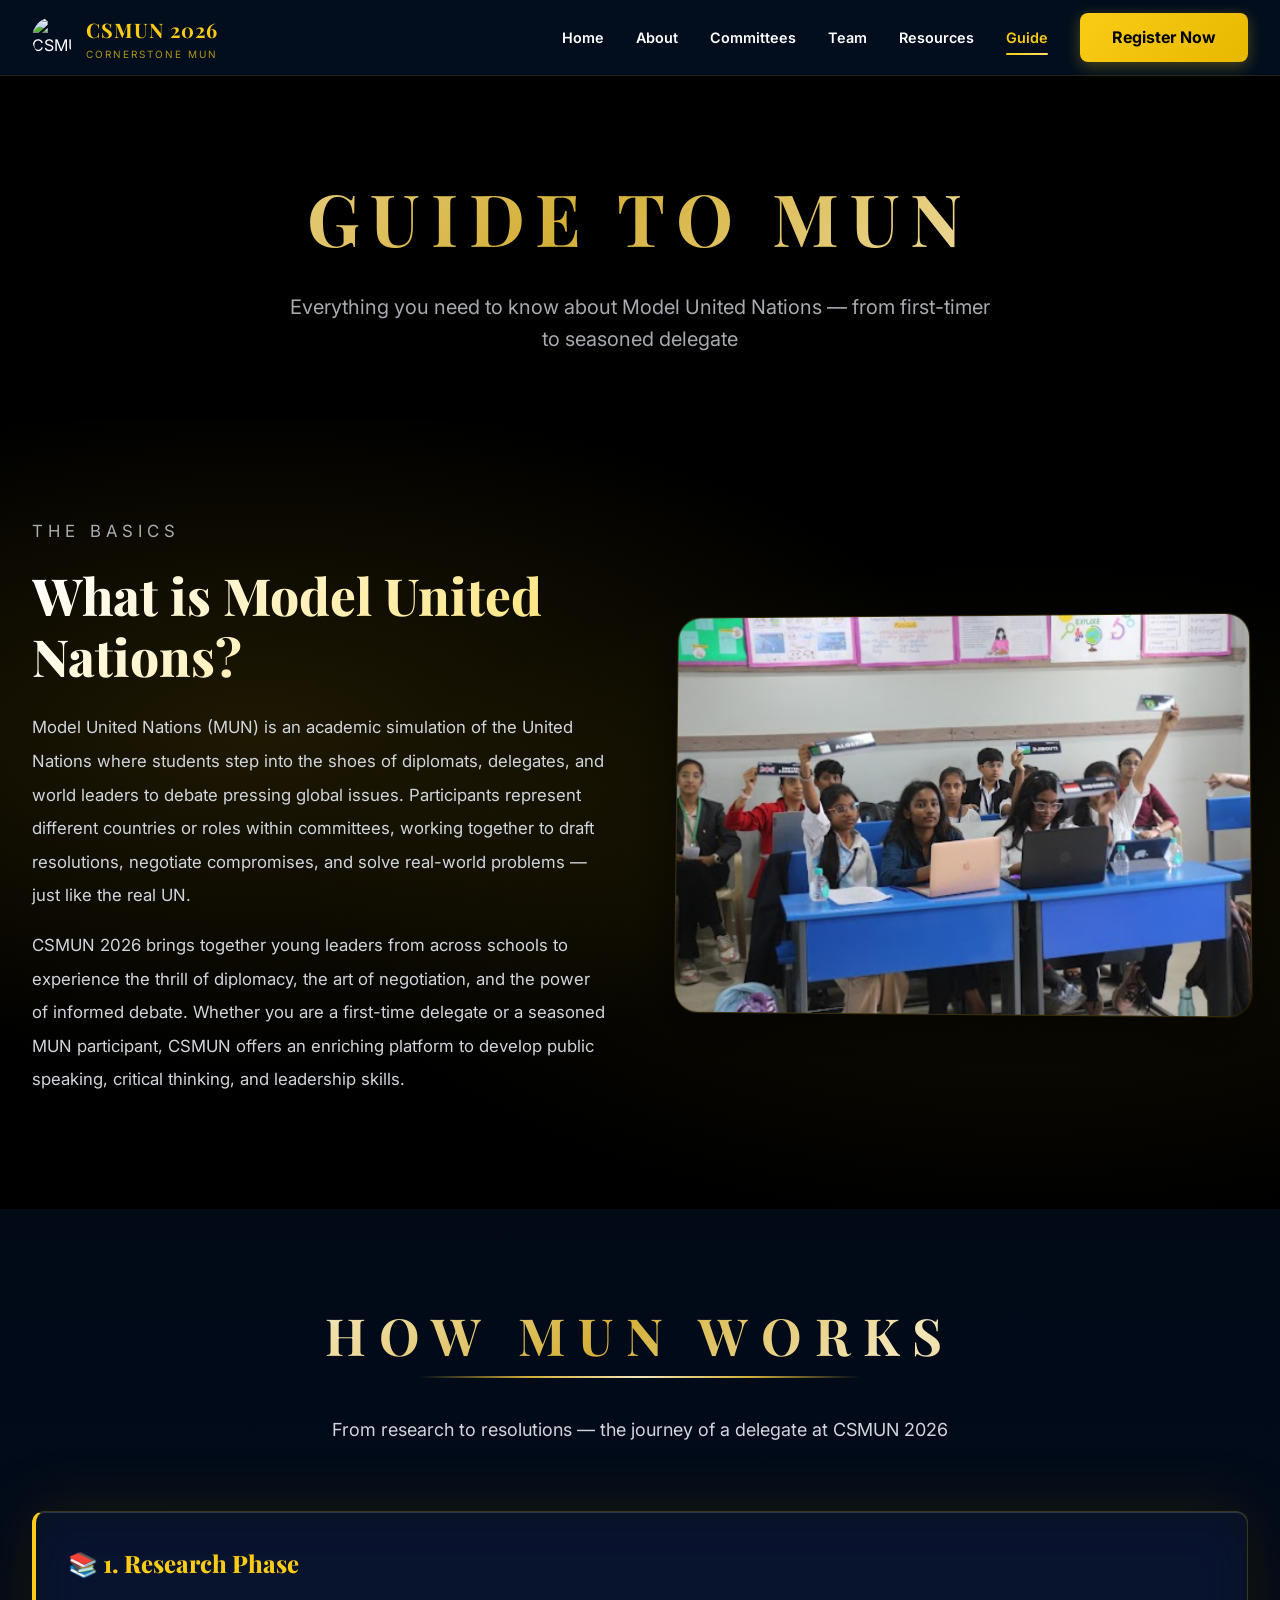
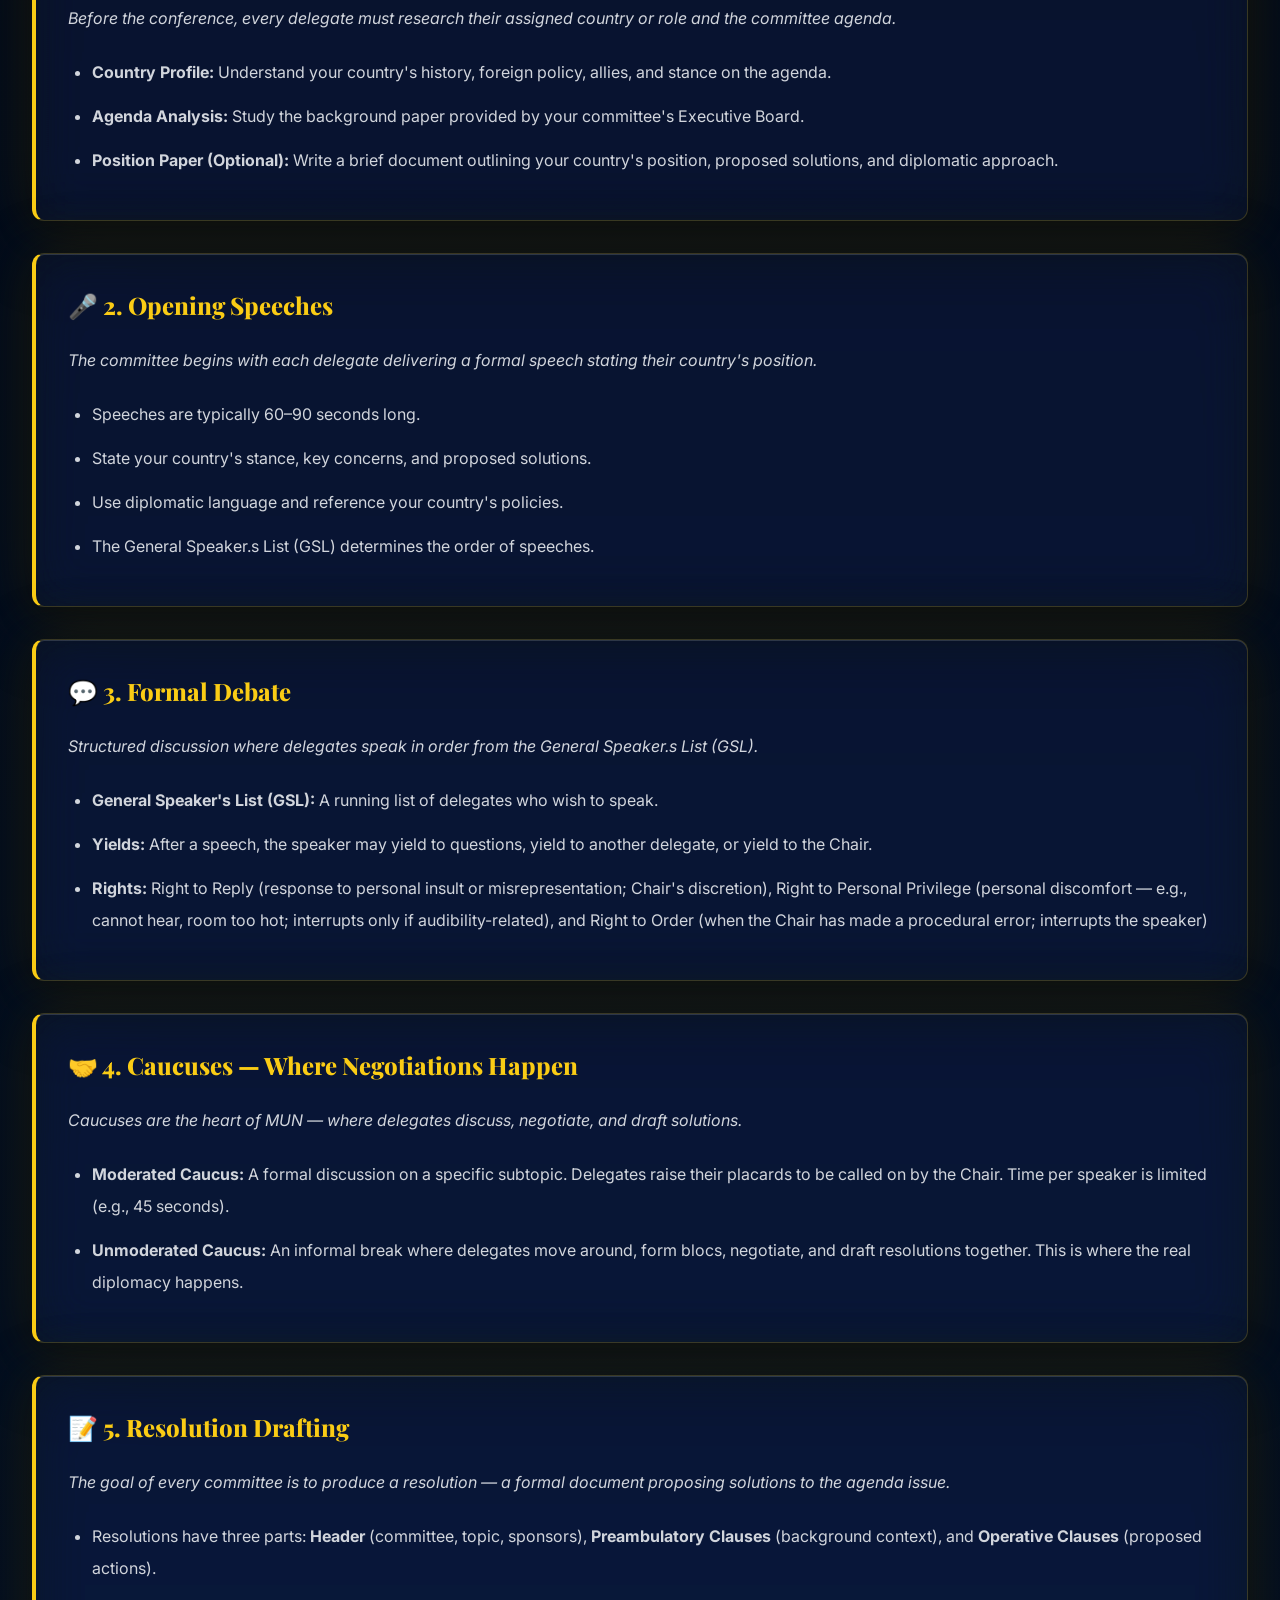
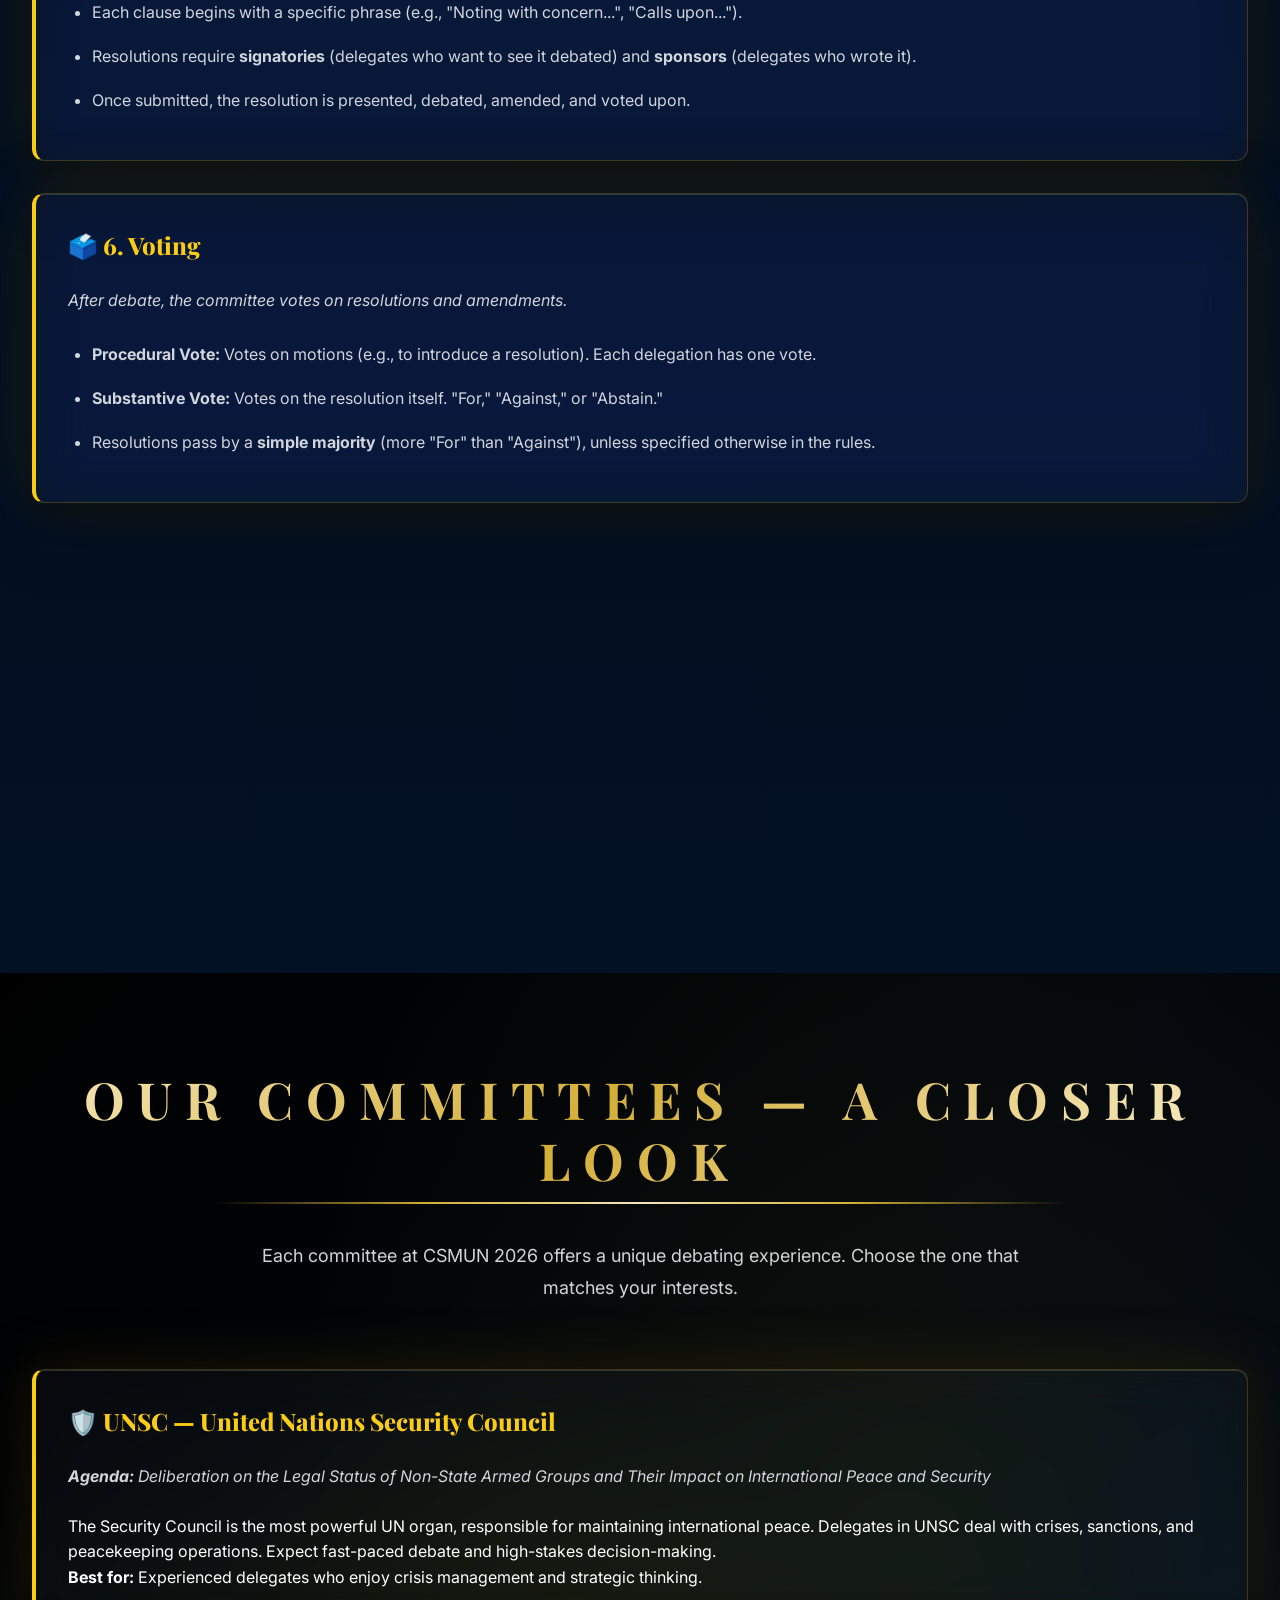
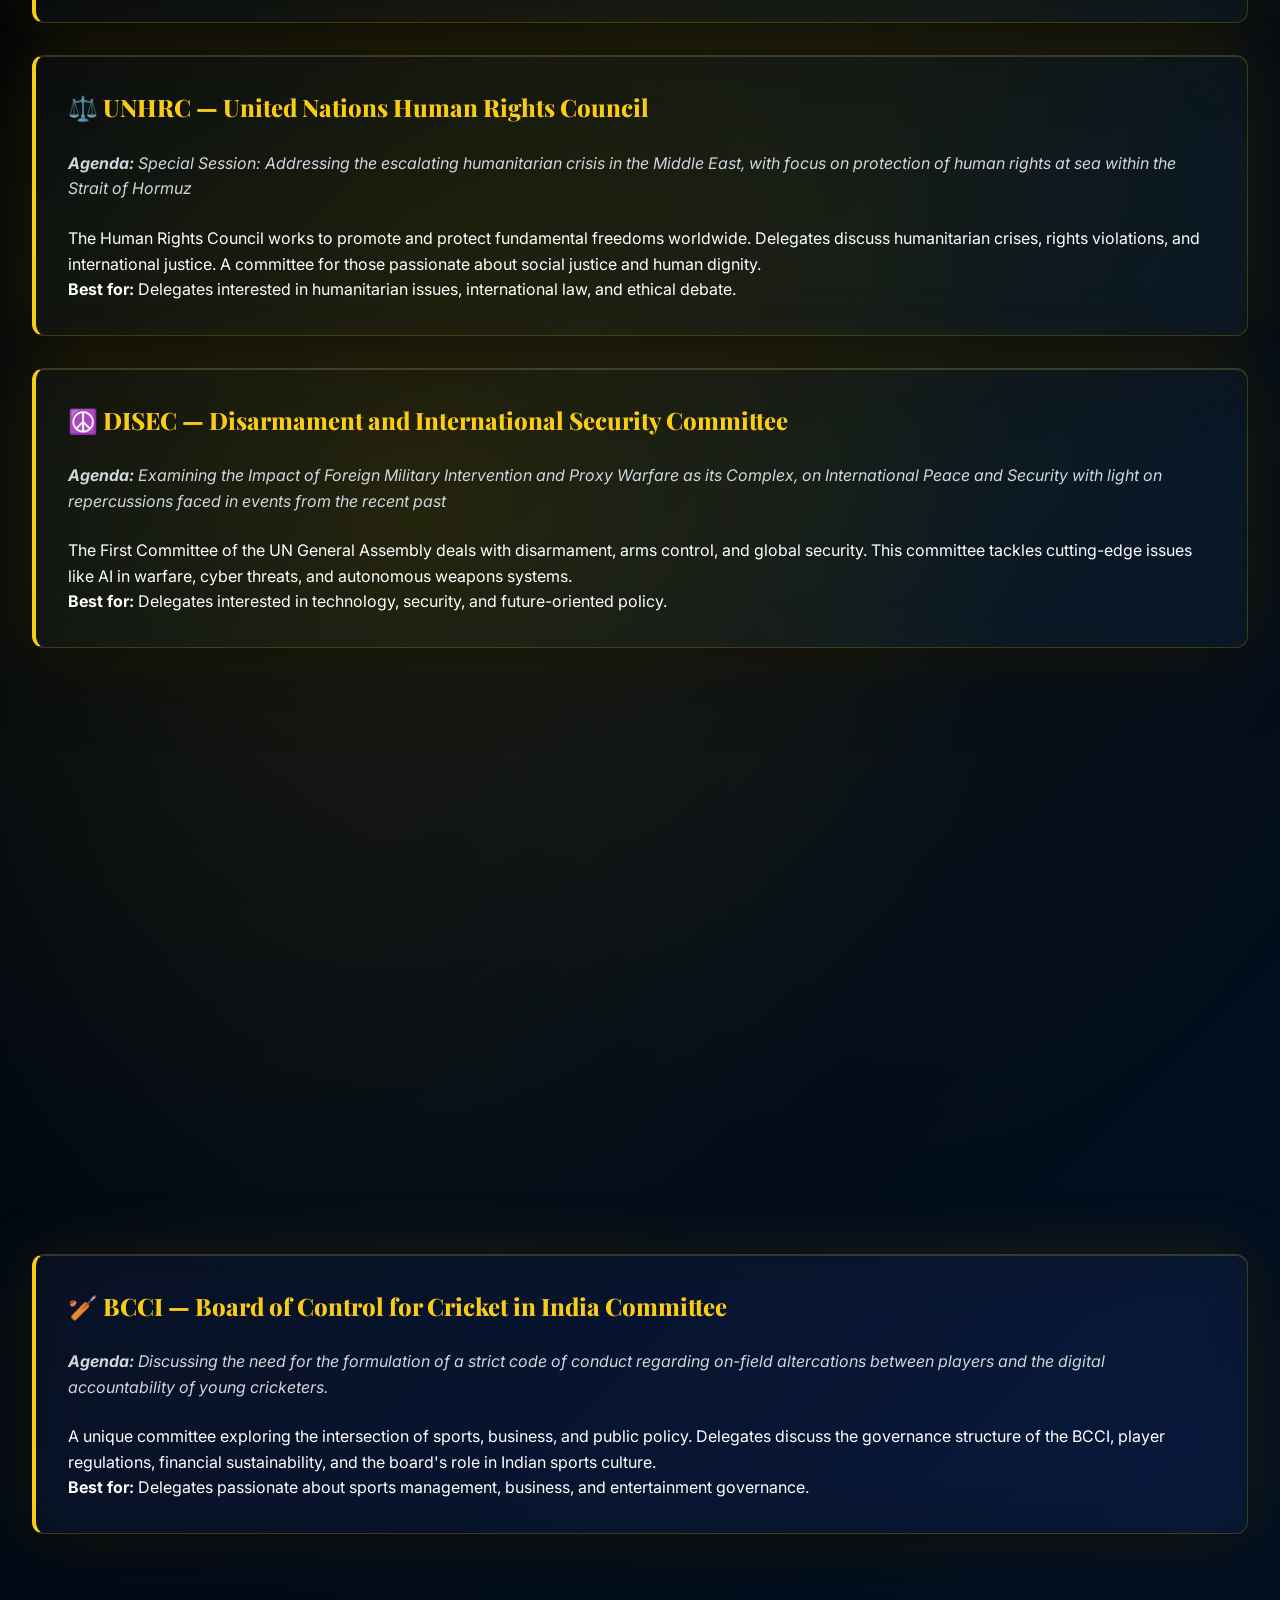
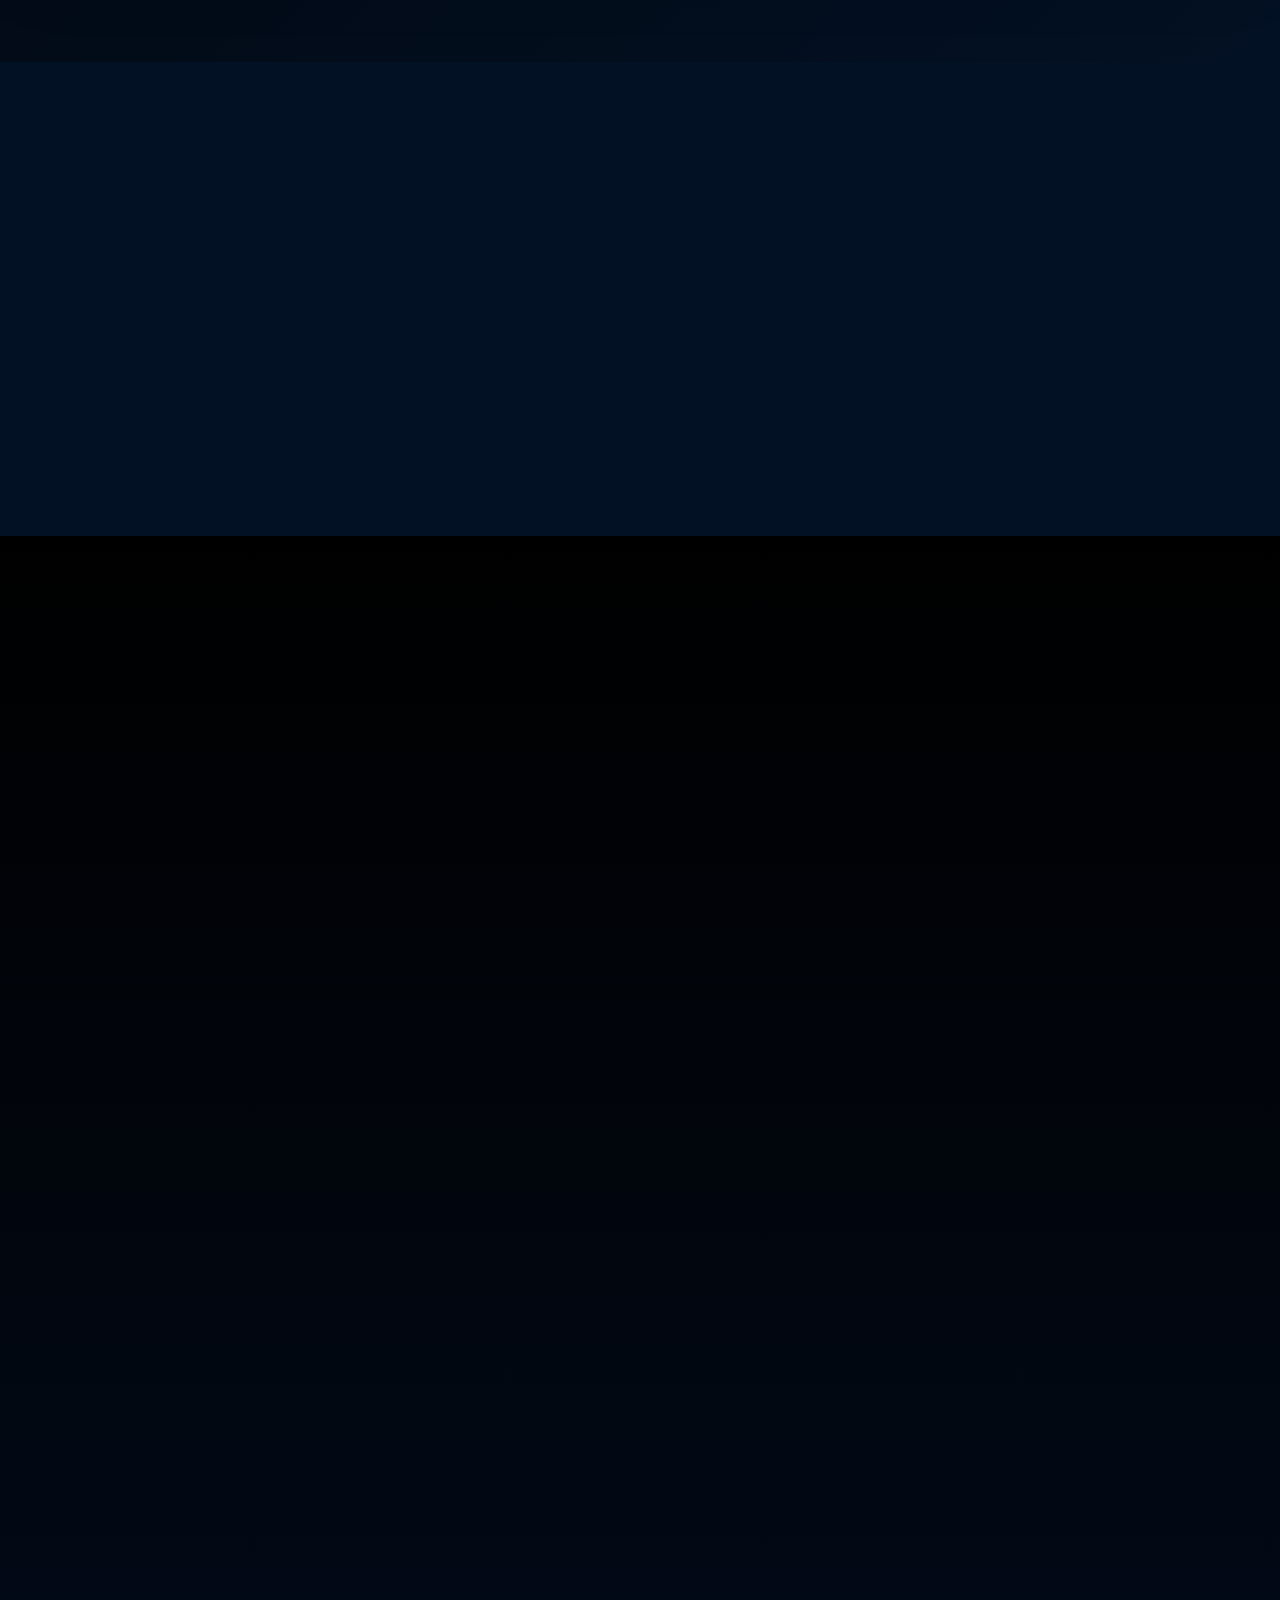
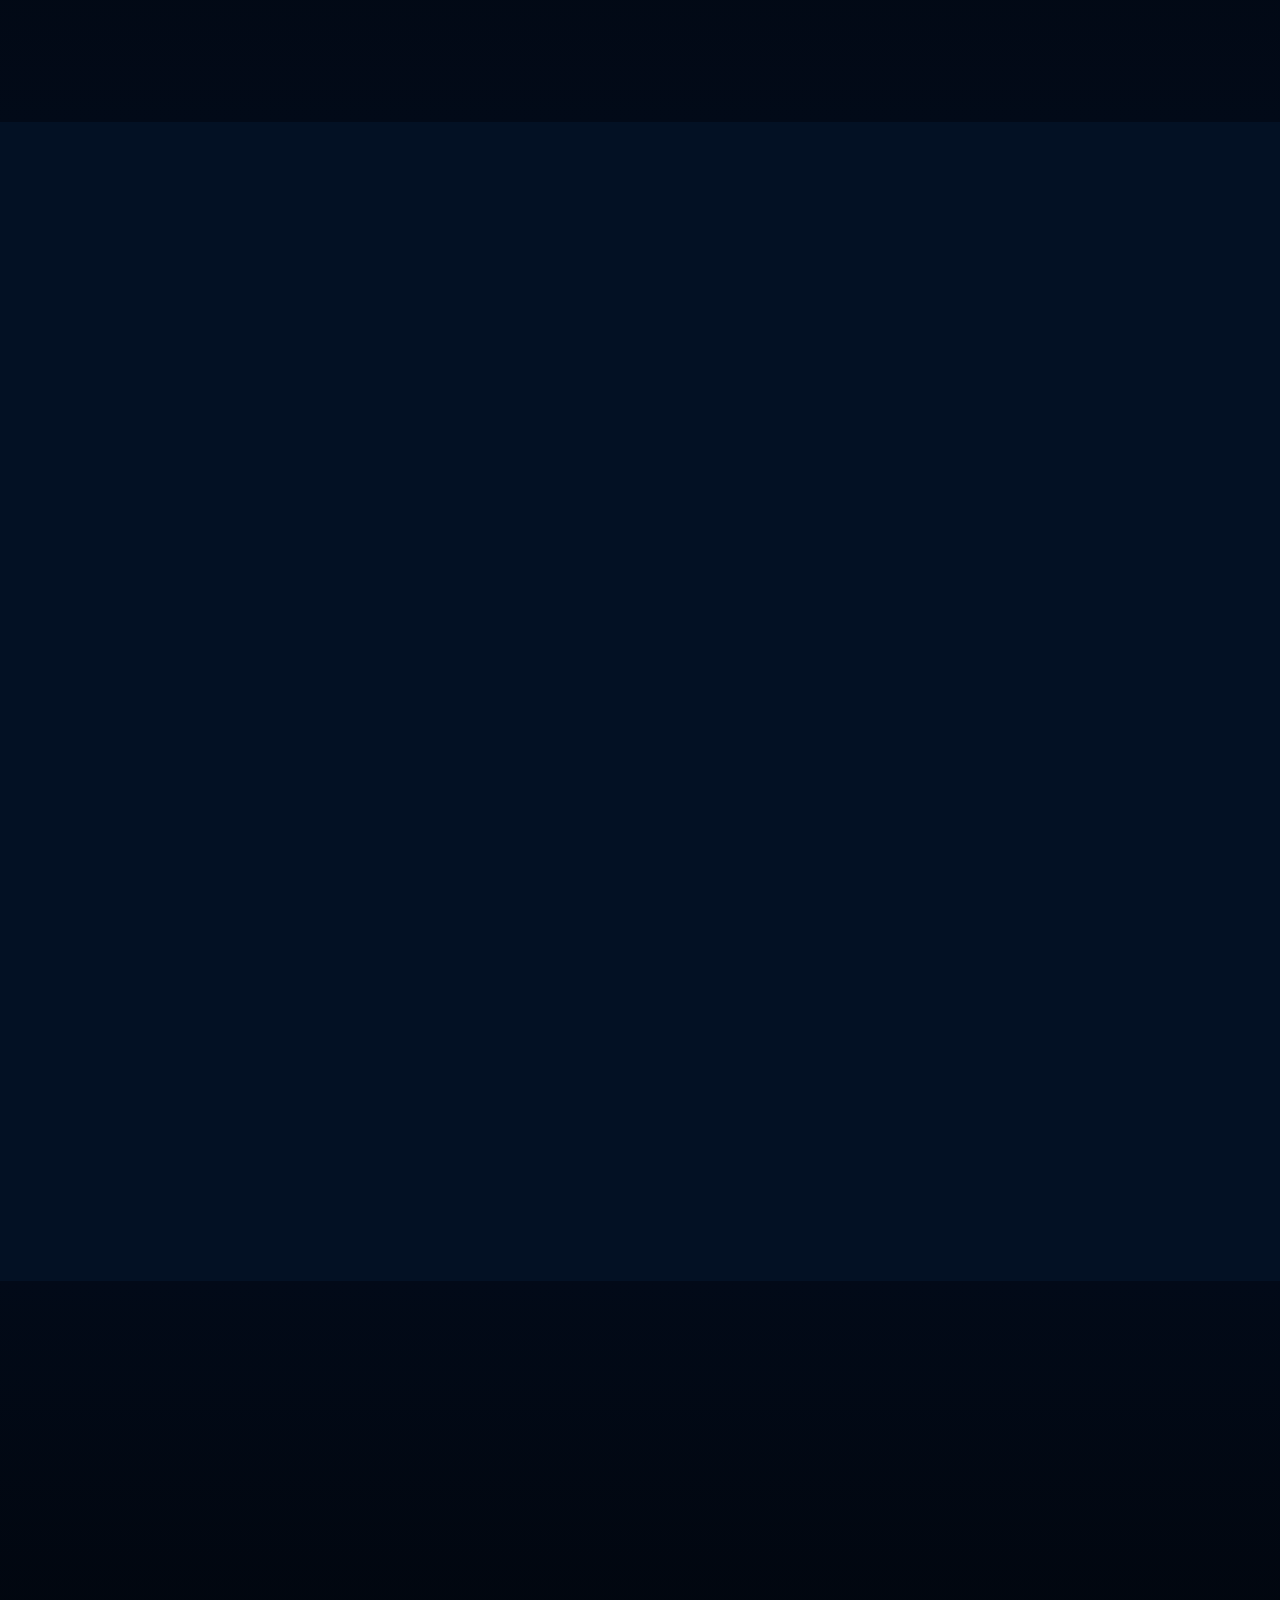
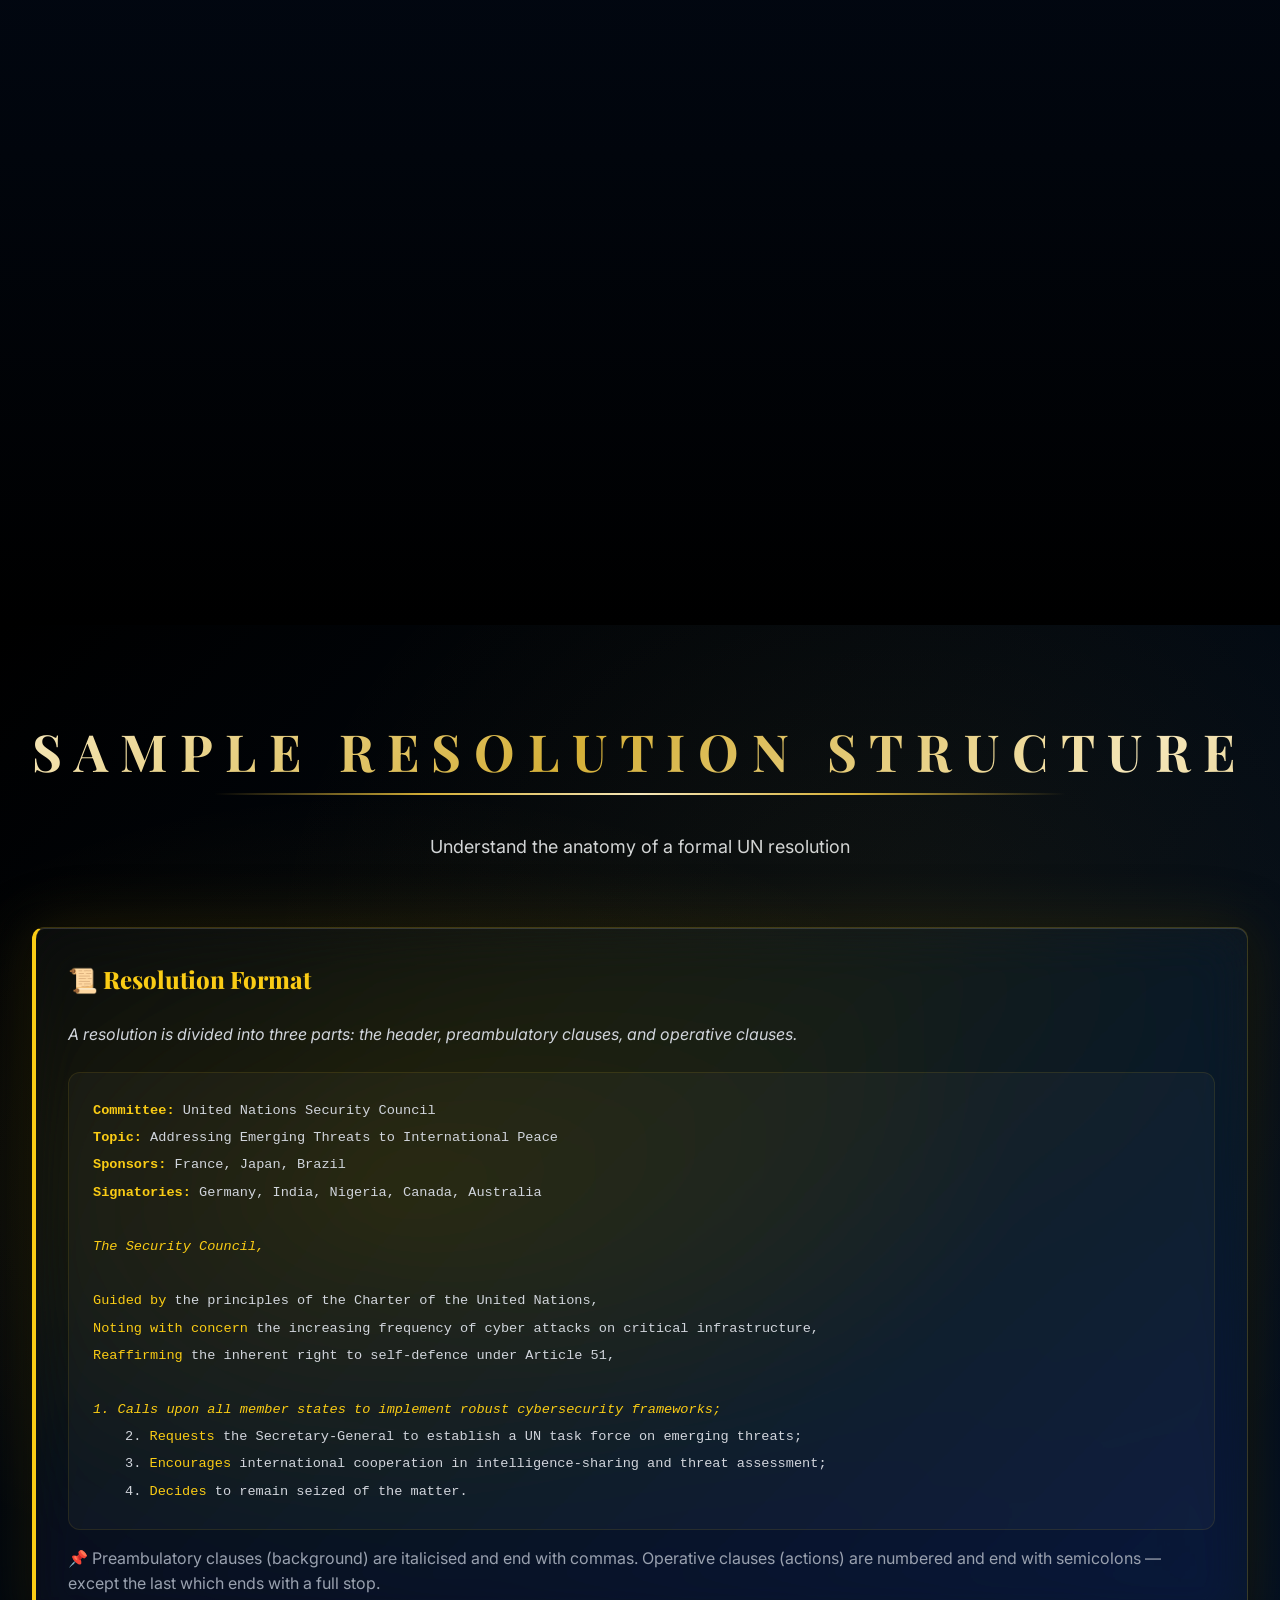
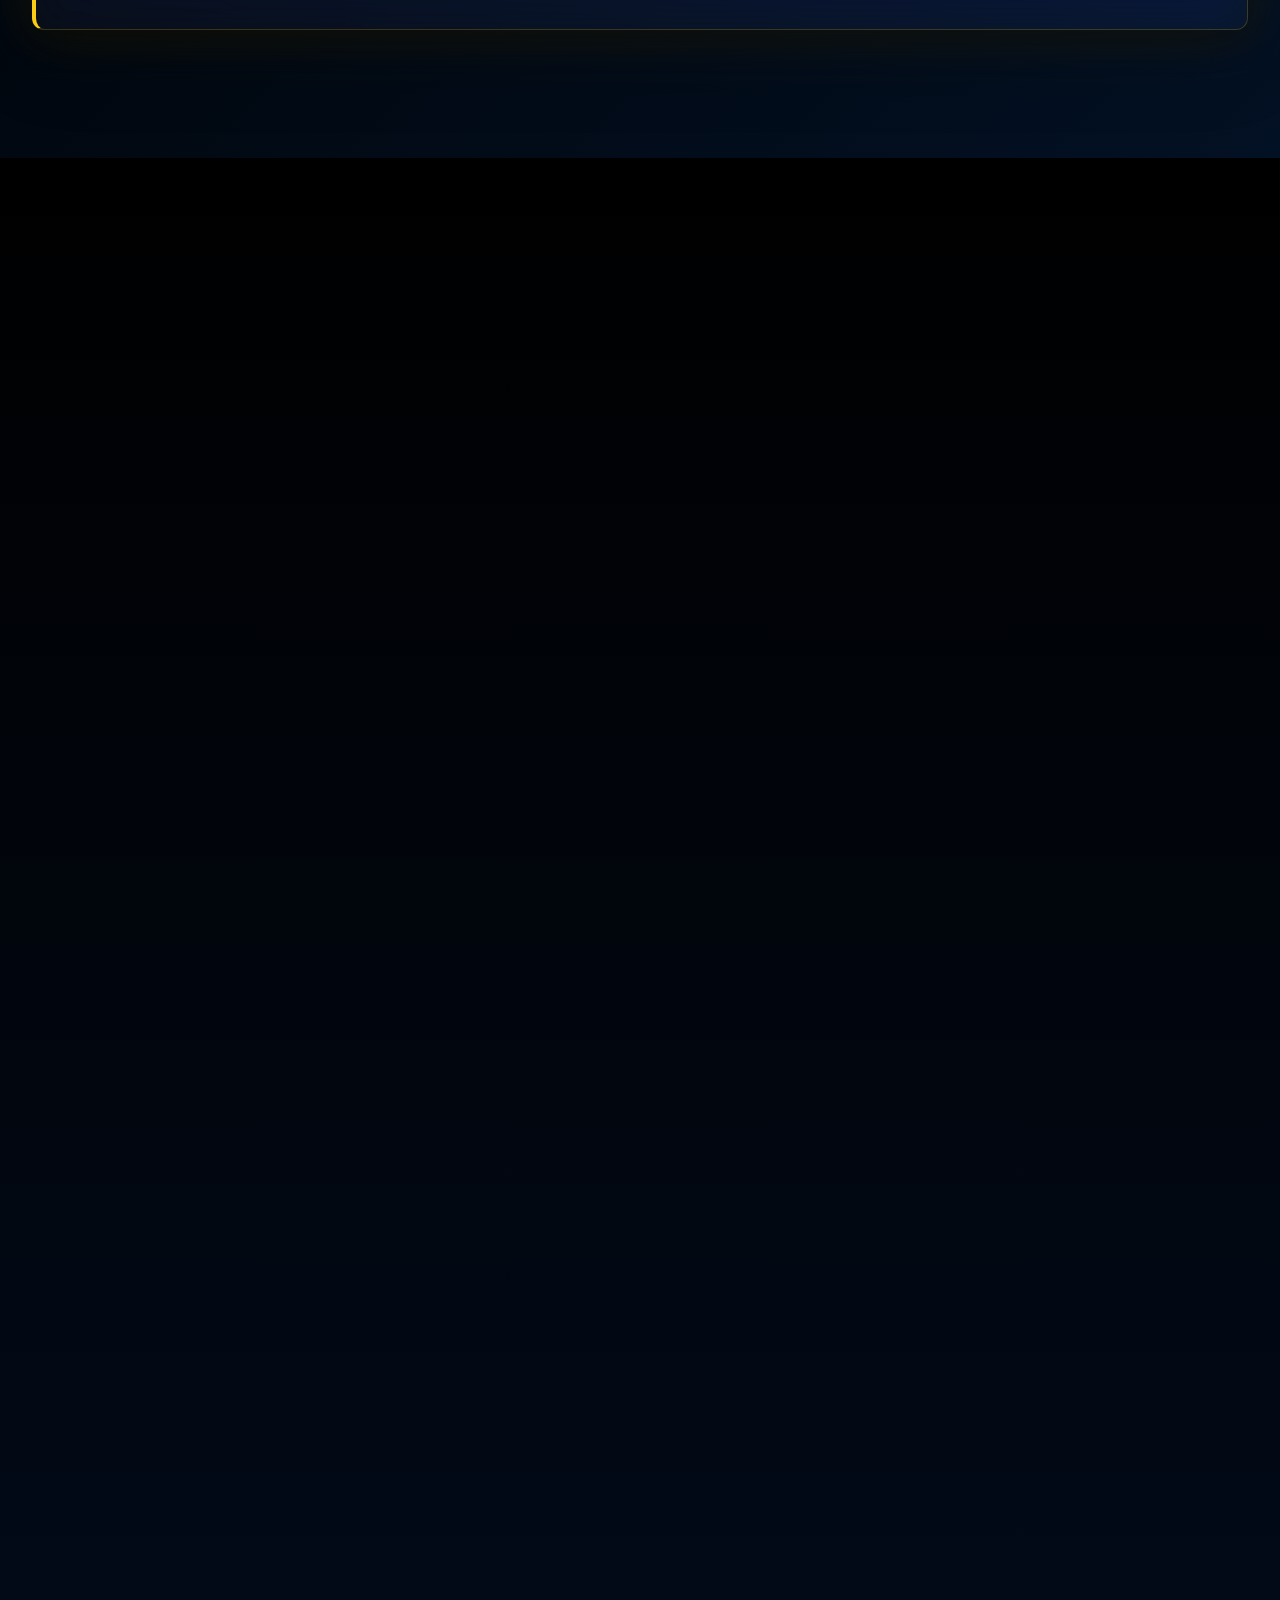
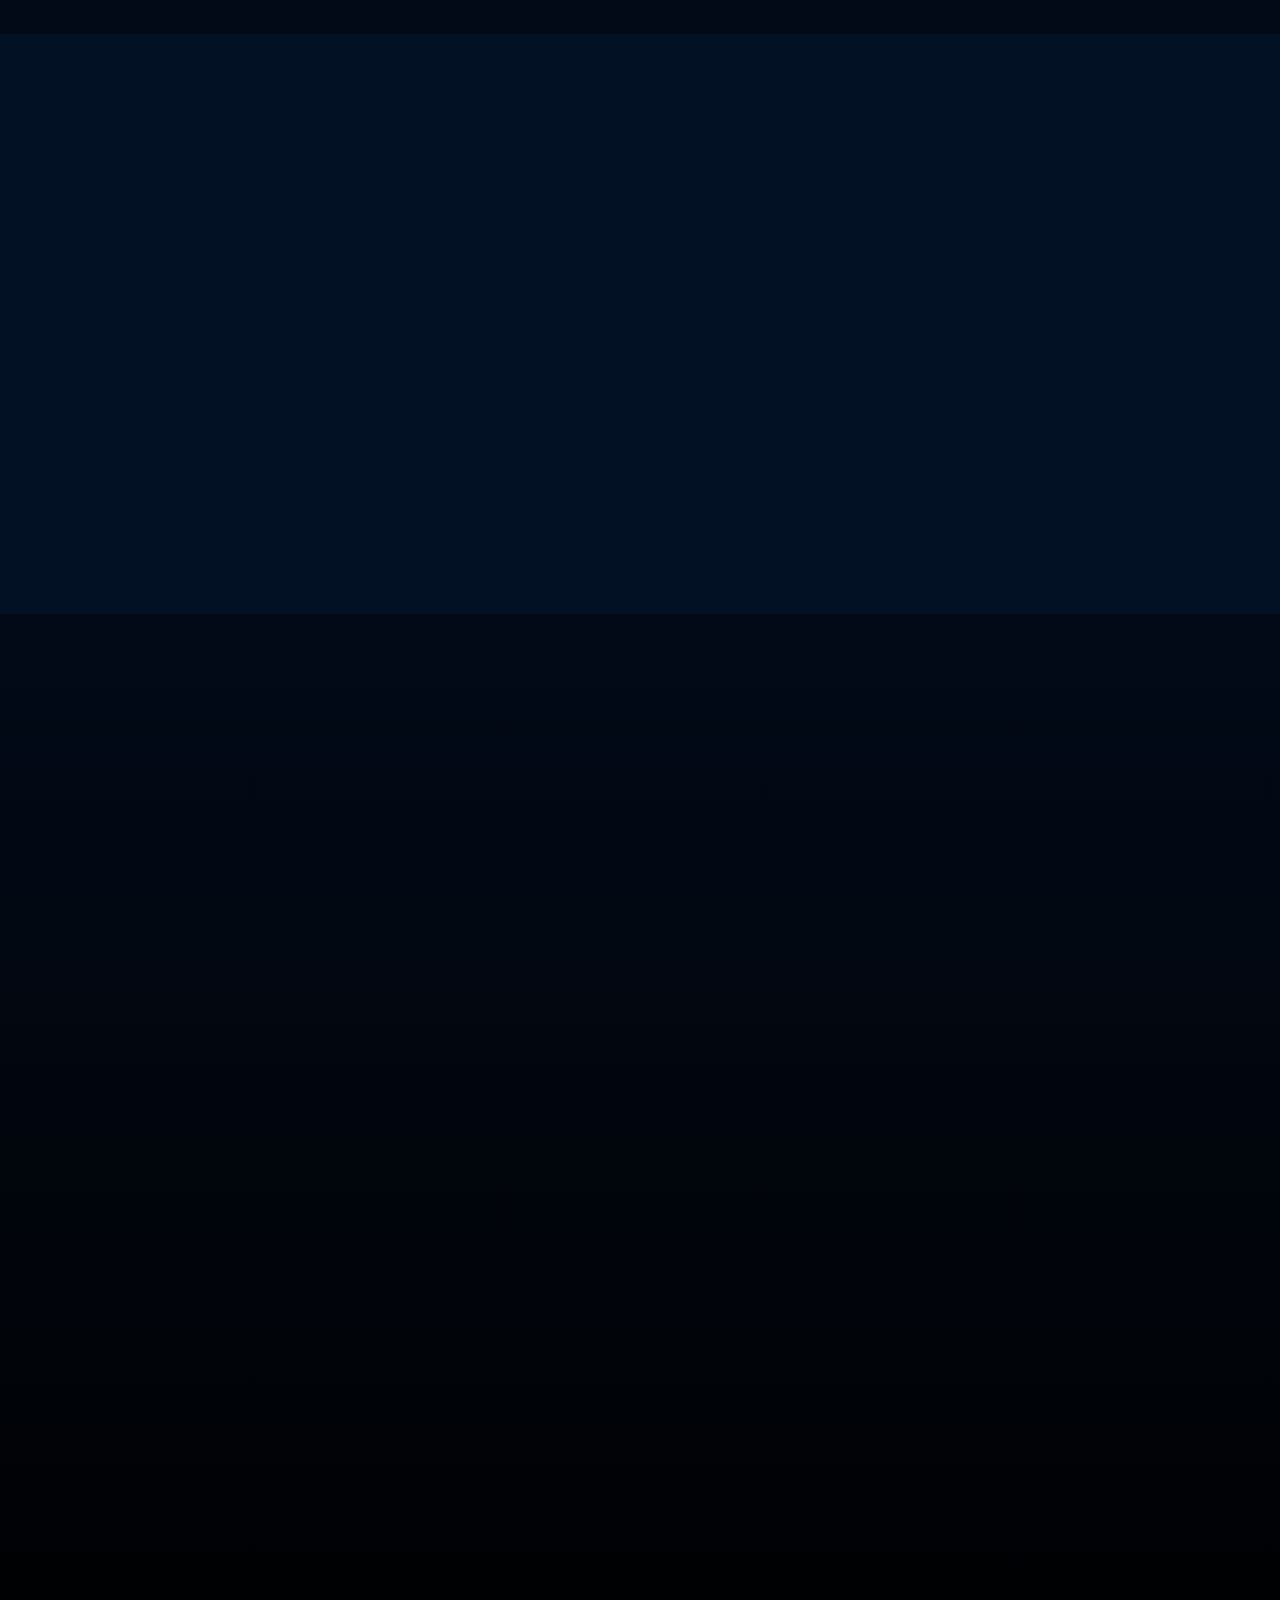
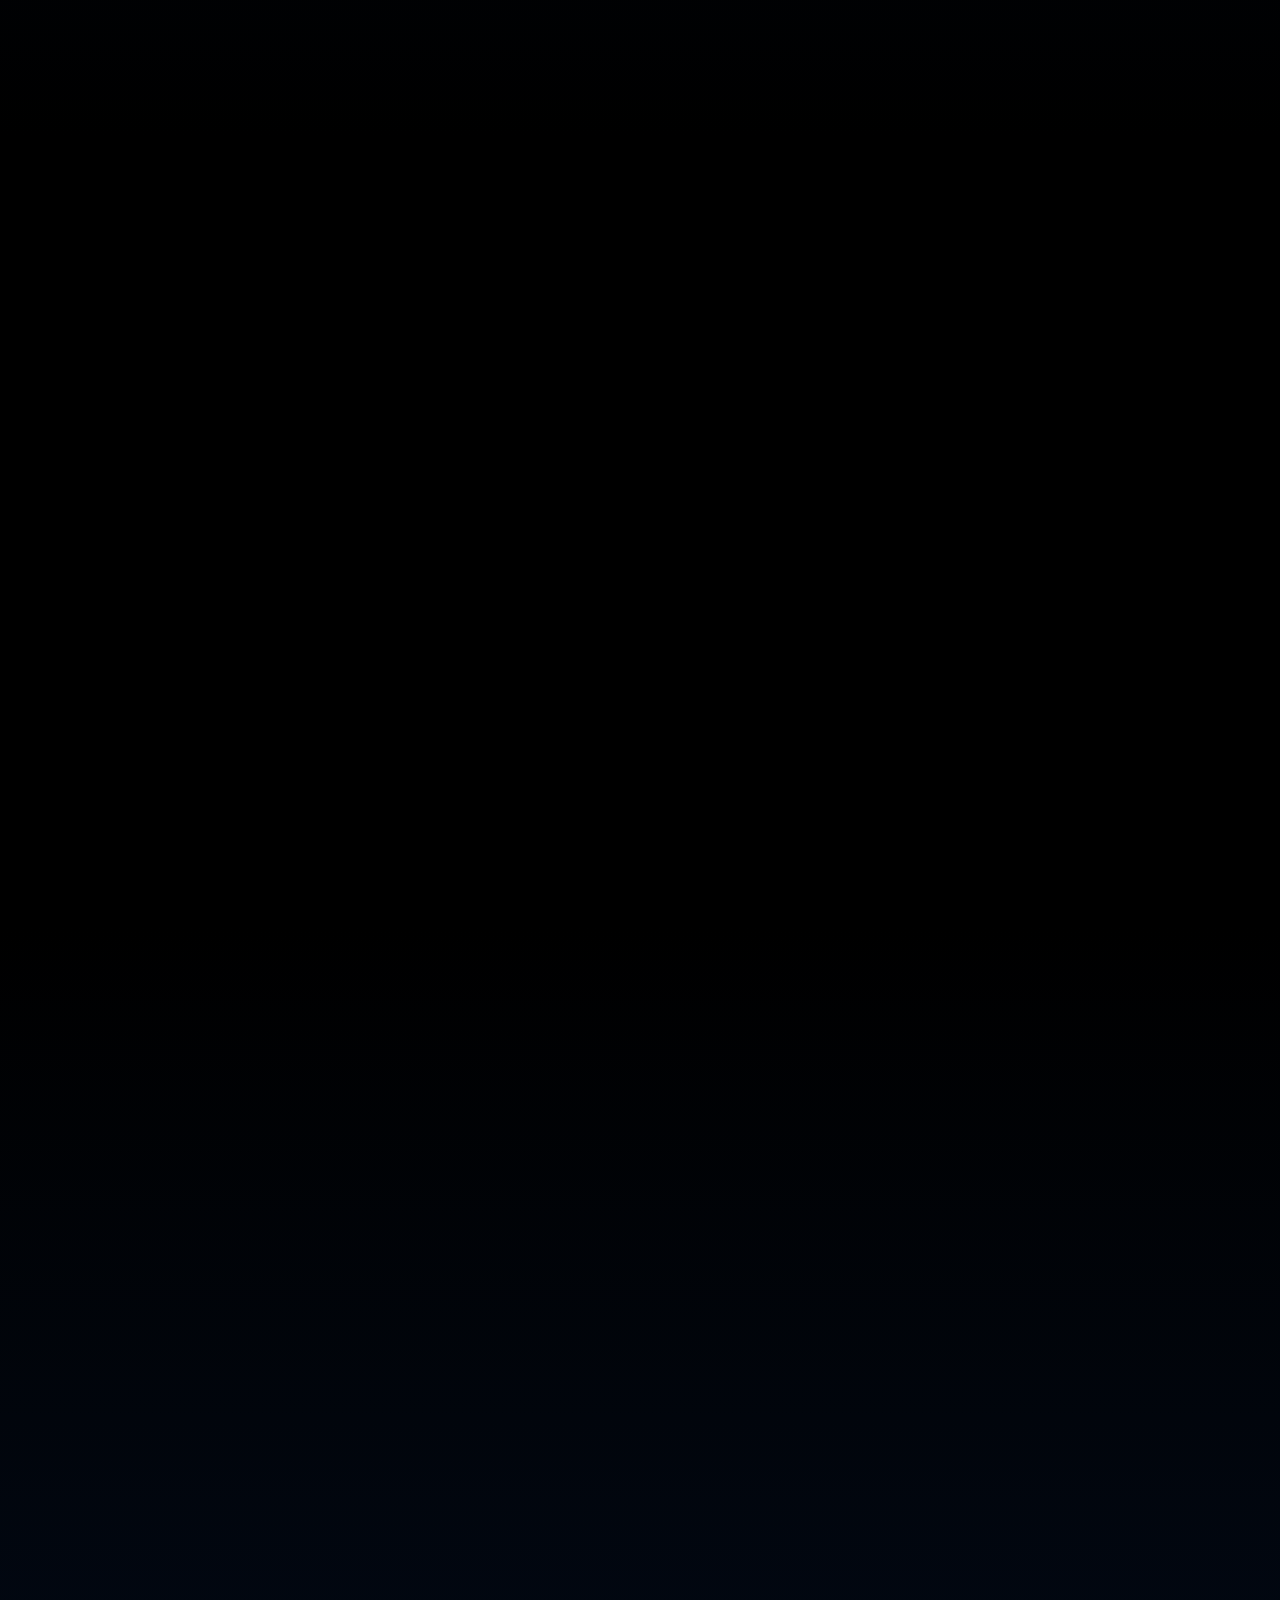
==== commit 3b90345e: "new" ====
--- a/guide.html
+++ b/guide.html
@@ -165,28 +165,28 @@
 
             <div class="policy-card reveal" style="border-left-color: var(--gold);">
                 <h3>🛡️ UNSC — United Nations Security Council</h3>
-                <p class="policy-intro"><strong>Agenda:</strong> Addressing Emerging Threats to International Peace and Security</p>
+                <p class="policy-intro"><strong>Agenda:</strong> Deliberation on the Legal Status of Non-State Armed Groups and Their Impact on International Peace and Security</p>
                 <p>The Security Council is the most powerful UN organ, responsible for maintaining international peace. Delegates in UNSC deal with crises, sanctions, and peacekeeping operations. Expect fast-paced debate and high-stakes decision-making.</p>
                 <p><strong>Best for:</strong> Experienced delegates who enjoy crisis management and strategic thinking.</p>
             </div>
 
             <div class="policy-card reveal" style="border-left-color: var(--gold);">
                 <h3>⚖️ UNHRC — United Nations Human Rights Council</h3>
-                <p class="policy-intro"><strong>Agenda:</strong> Protecting Human Rights in Conflict and Crisis Zones</p>
+                <p class="policy-intro"><strong>Agenda:</strong> Special Session: Addressing the escalating humanitarian crisis in the Middle East, with focus on protection of human rights at sea within the Strait of Hormuz</p>
                 <p>The Human Rights Council works to promote and protect fundamental freedoms worldwide. Delegates discuss humanitarian crises, rights violations, and international justice. A committee for those passionate about social justice and human dignity.</p>
                 <p><strong>Best for:</strong> Delegates interested in humanitarian issues, international law, and ethical debate.</p>
             </div>
 
             <div class="policy-card reveal" style="border-left-color: var(--gold);">
                 <h3>☮️ DISEC — Disarmament and International Security Committee</h3>
-                <p class="policy-intro"><strong>Agenda:</strong> Regulating Emerging Military Technologies and Autonomous Weapons</p>
+                <p class="policy-intro"><strong>Agenda:</strong> Examining the Impact of Foreign Military Intervention and Proxy Warfare as its Complex, on International Peace and Security with light on repercussions faced in events from the recent past</p>
                 <p>The First Committee of the UN General Assembly deals with disarmament, arms control, and global security. This committee tackles cutting-edge issues like AI in warfare, cyber threats, and autonomous weapons systems.</p>
                 <p><strong>Best for:</strong> Delegates interested in technology, security, and future-oriented policy.</p>
             </div>
 
             <div class="policy-card reveal" style="border-left-color: var(--gold);">
                 <h3>🇮🇳 LOK SABHA — House of the People</h3>
-                <p class="policy-intro"><strong>Agenda:</strong> Deliberation on National Security and Internal Governance Reforms</p>
+                <p class="policy-intro"><strong>Agenda:</strong> Deliberation upon the implementation of the Uniform Civil Code (UCC) and its implications on Federalism and Customary Laws across India.</p>
                 <p>India's lower house of Parliament, where Members of Parliament debate national legislation and policy. This committee offers a unique domestic politics experience with a focus on Indian governance, security, and reform.</p>
                 <p><strong>Best for:</strong> Delegates interested in Indian politics, parliamentary procedure, and domestic policy.</p>
             </div>
@@ -200,7 +200,7 @@
 
             <div class="policy-card reveal" style="border-left-color: var(--gold);">
                 <h3>🏏 BCCI — Board of Control for Cricket in India Committee</h3>
-                <p class="policy-intro"><strong>Agenda:</strong> Governance, Sustainability, and Future Development</p>
+                <p class="policy-intro"><strong>Agenda:</strong> Discussing the need for the formulation of a strict code of conduct regarding on-field altercations between players and the digital accountability of young cricketers.</p>
                 <p>A unique committee exploring the intersection of sports, business, and public policy. Delegates discuss the governance structure of the BCCI, player regulations, financial sustainability, and the board's role in Indian sports culture.</p>
                 <p><strong>Best for:</strong> Delegates passionate about sports management, business, and entertainment governance.</p>
             </div>
--- a/styles.css
+++ b/styles.css
@@ -1519,6 +1519,16 @@
     font-weight: 600;
 }
 
+.eb-card .bio {
+    color: var(--gray-400);
+    font-size: 0.85rem;
+    margin-top: 0.75rem;
+    line-height: 1.6;
+    max-width: 280px;
+    margin-left: auto;
+    margin-right: auto;
+}
+
 /* ==================== POLICIES SECTION ==================== */
 .policies-section {
     padding: 6rem 0;
@@ -2333,6 +2343,9 @@
         width: 120px;
         height: 120px;
     }
+    .eb-card .bio {
+        font-size: 0.8rem;
+    }
 
     .policy-card {
         padding: 1.25rem;
@@ -3333,8 +3346,17 @@
  width: 100%;
  margin: 0 auto;
  padding: 3rem 0 5rem;
- overflow: visible;
- min-height: 2800px; /* Will be set dynamically by JS */
+ overflow: hidden;
+}
+
+/* Push committee cards all the way out to the screen edges on desktop */
+@media (min-width: 769px) {
+ .committees-road {
+ max-width: 100vw;
+ width: 100vw;
+ left: 50%;
+ margin-left: -50vw;
+ }
 }
 
 .road-svg {
@@ -3375,6 +3397,25 @@
  opacity: 0.8;
 }
 
+.road-path-edge {
+ fill: none;
+ stroke: #555;
+ stroke-width: 52;
+ stroke-linecap: round;
+ stroke-linejoin: round;
+ opacity: 1;
+}
+
+.road-path-dash {
+ fill: none;
+ stroke: #facc15;
+ stroke-width: 3;
+ stroke-linecap: round;
+ stroke-dasharray: 24 18;
+ stroke-linejoin: round;
+ opacity: 0.8;
+}
+
 .road-card {
  position: absolute;
  z-index: 2;
@@ -3389,13 +3430,7 @@
  z-index: 3;
 }
 
-.road-left {
- /* Positioned by JS */
-}
-
-.road-right {
- /* Positioned by JS */
-}
+
 
 @media (max-width: 768px) {
  .committees-road {
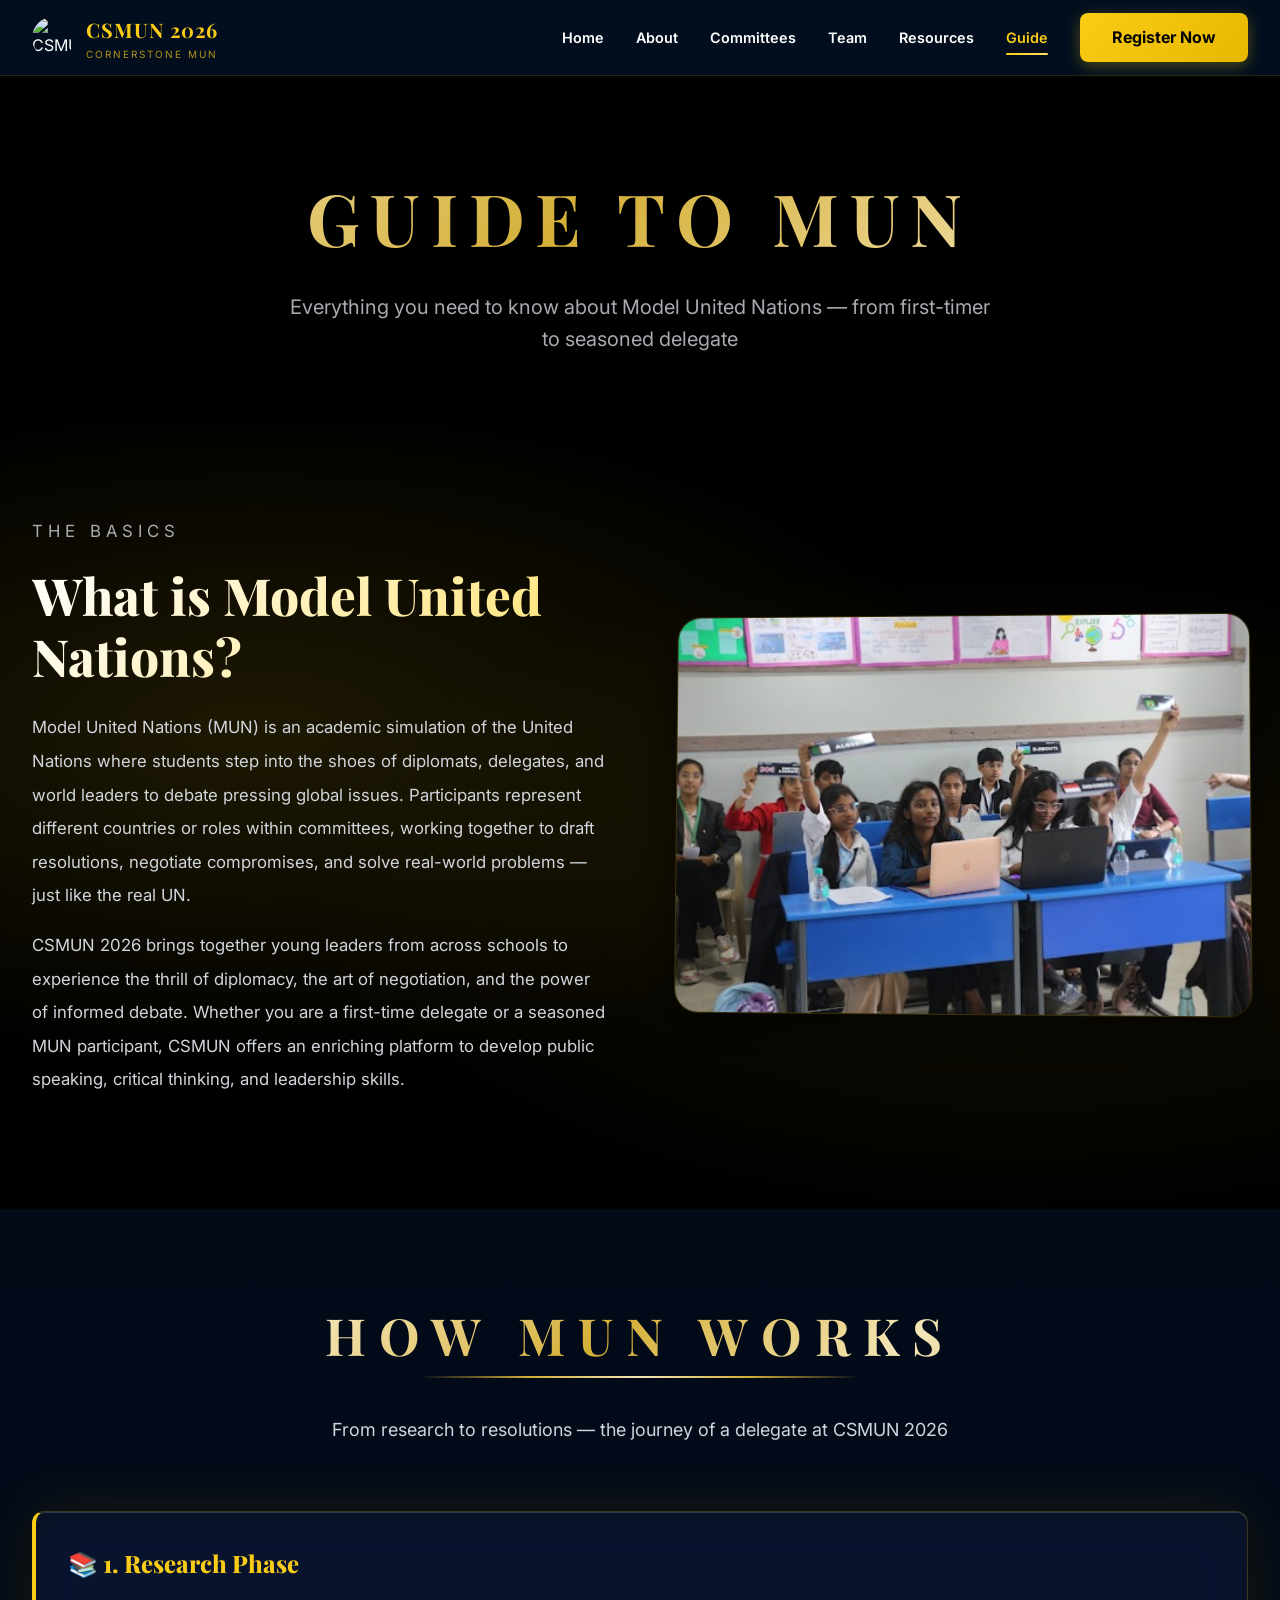
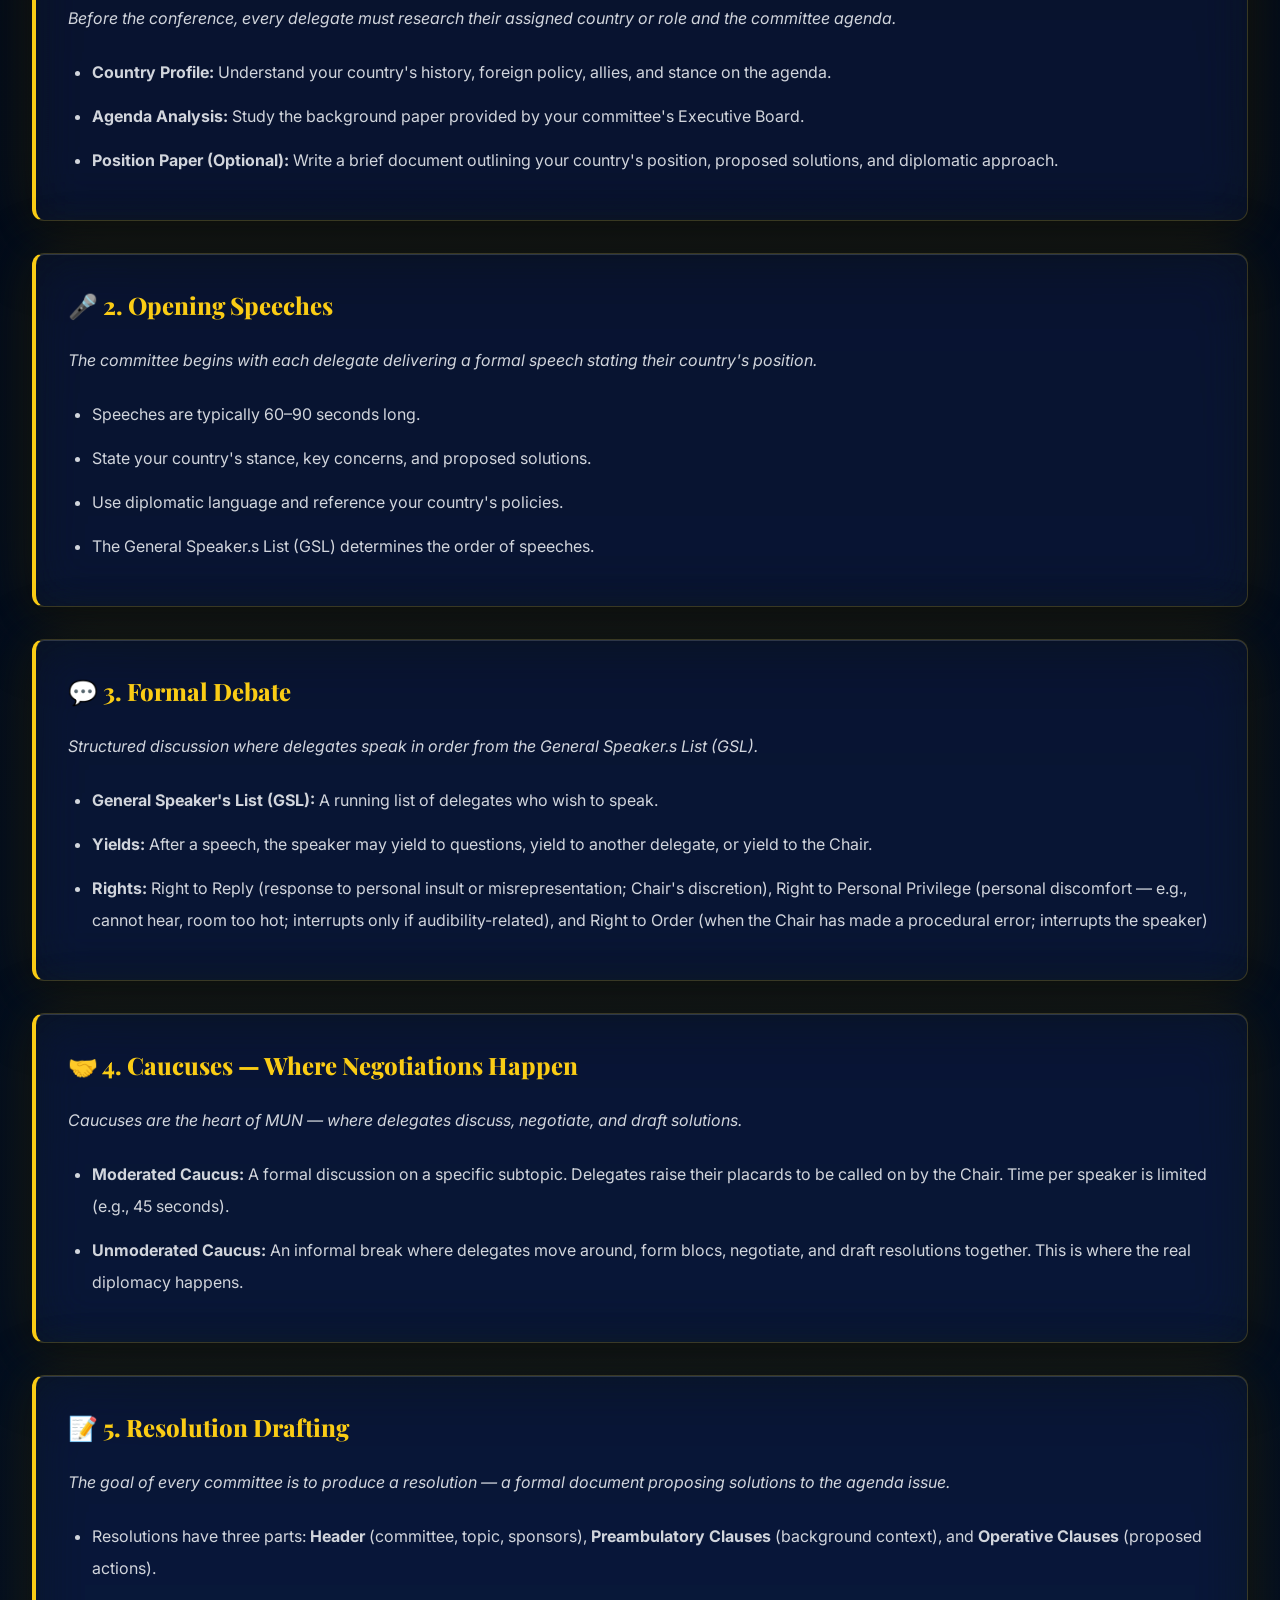
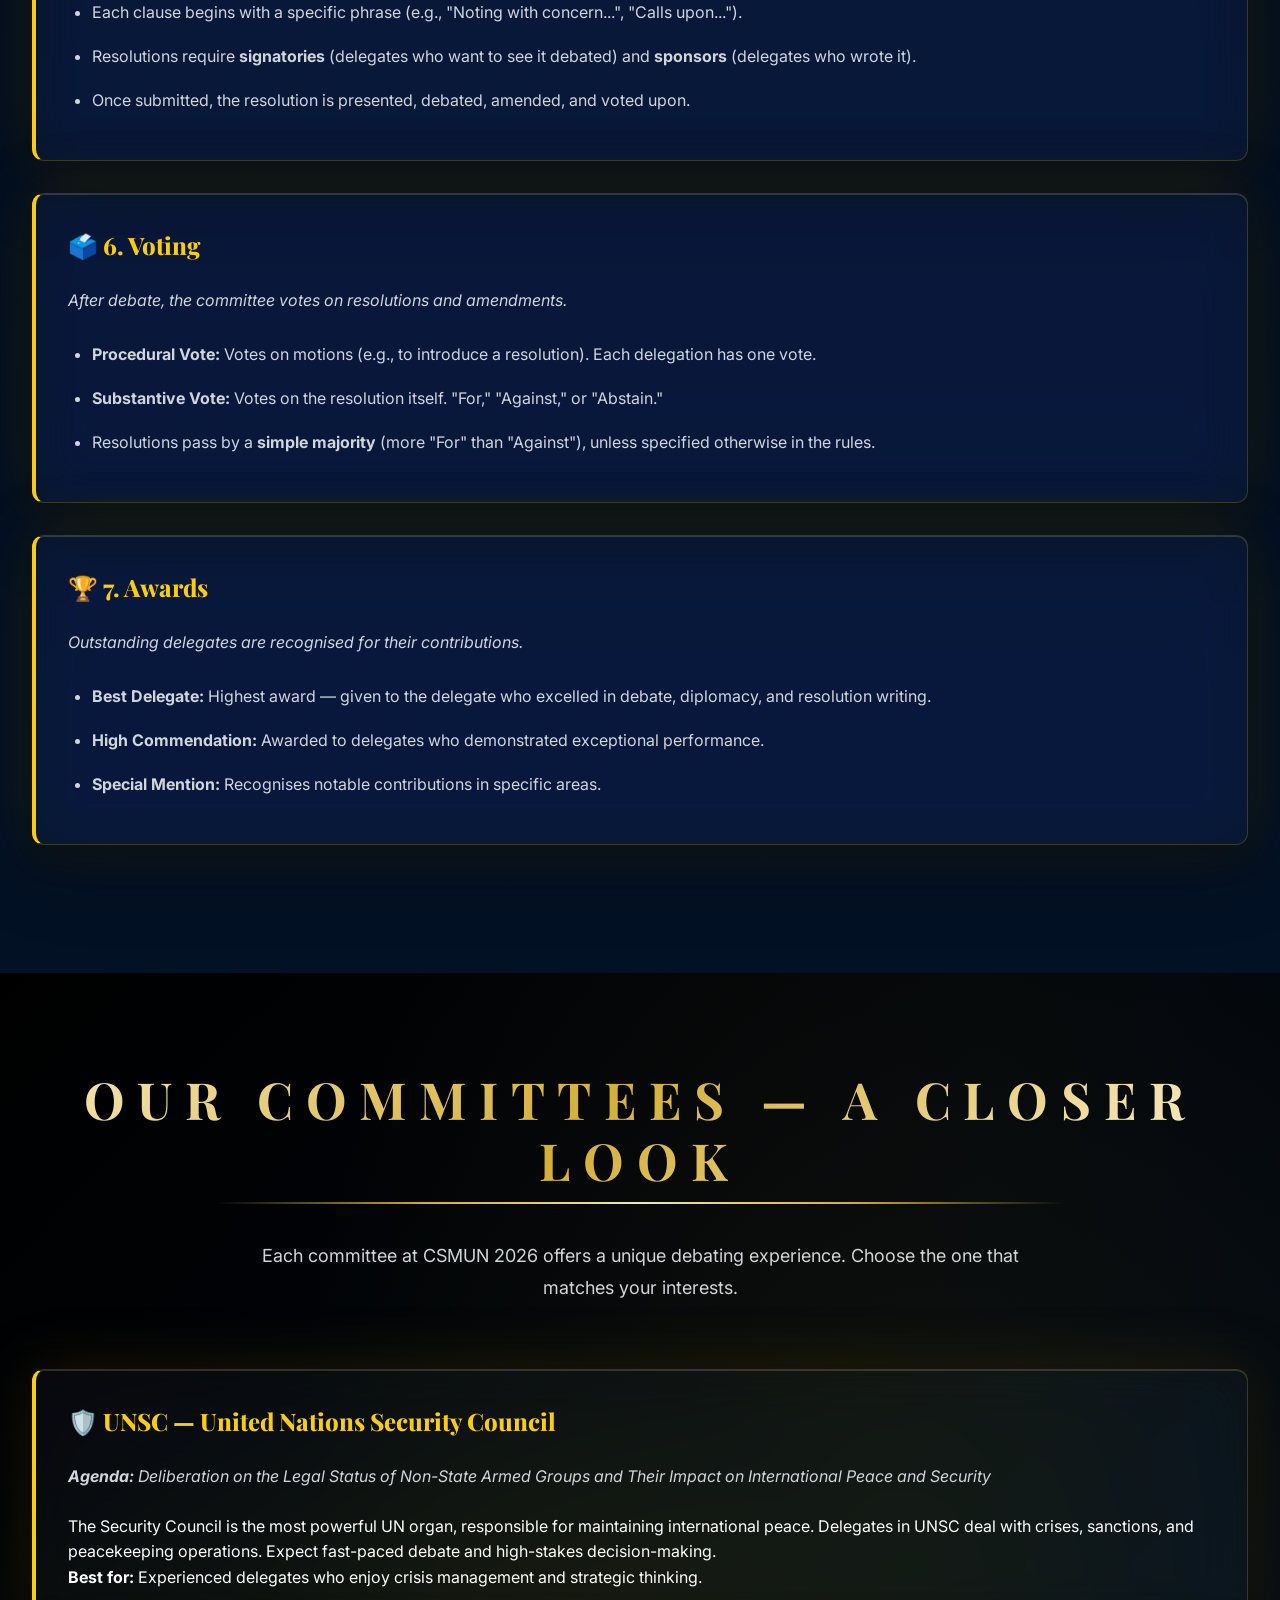
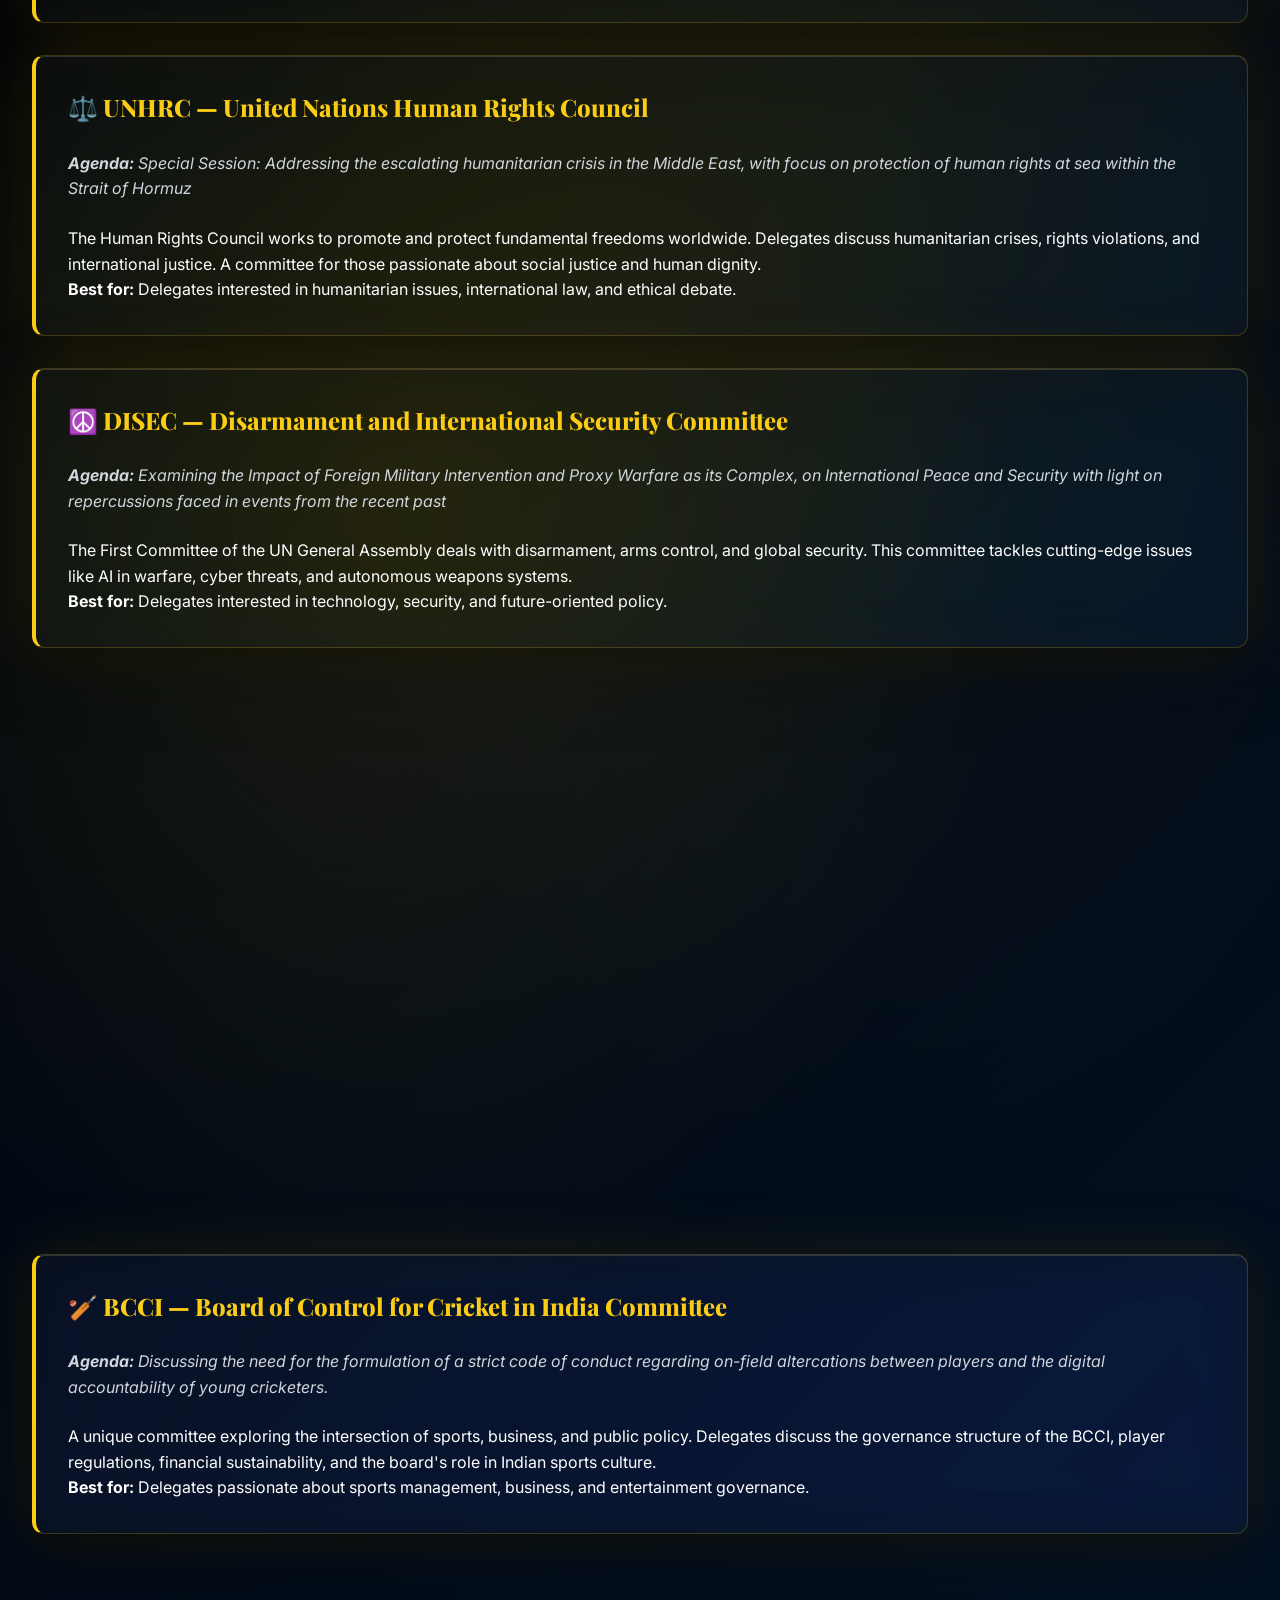
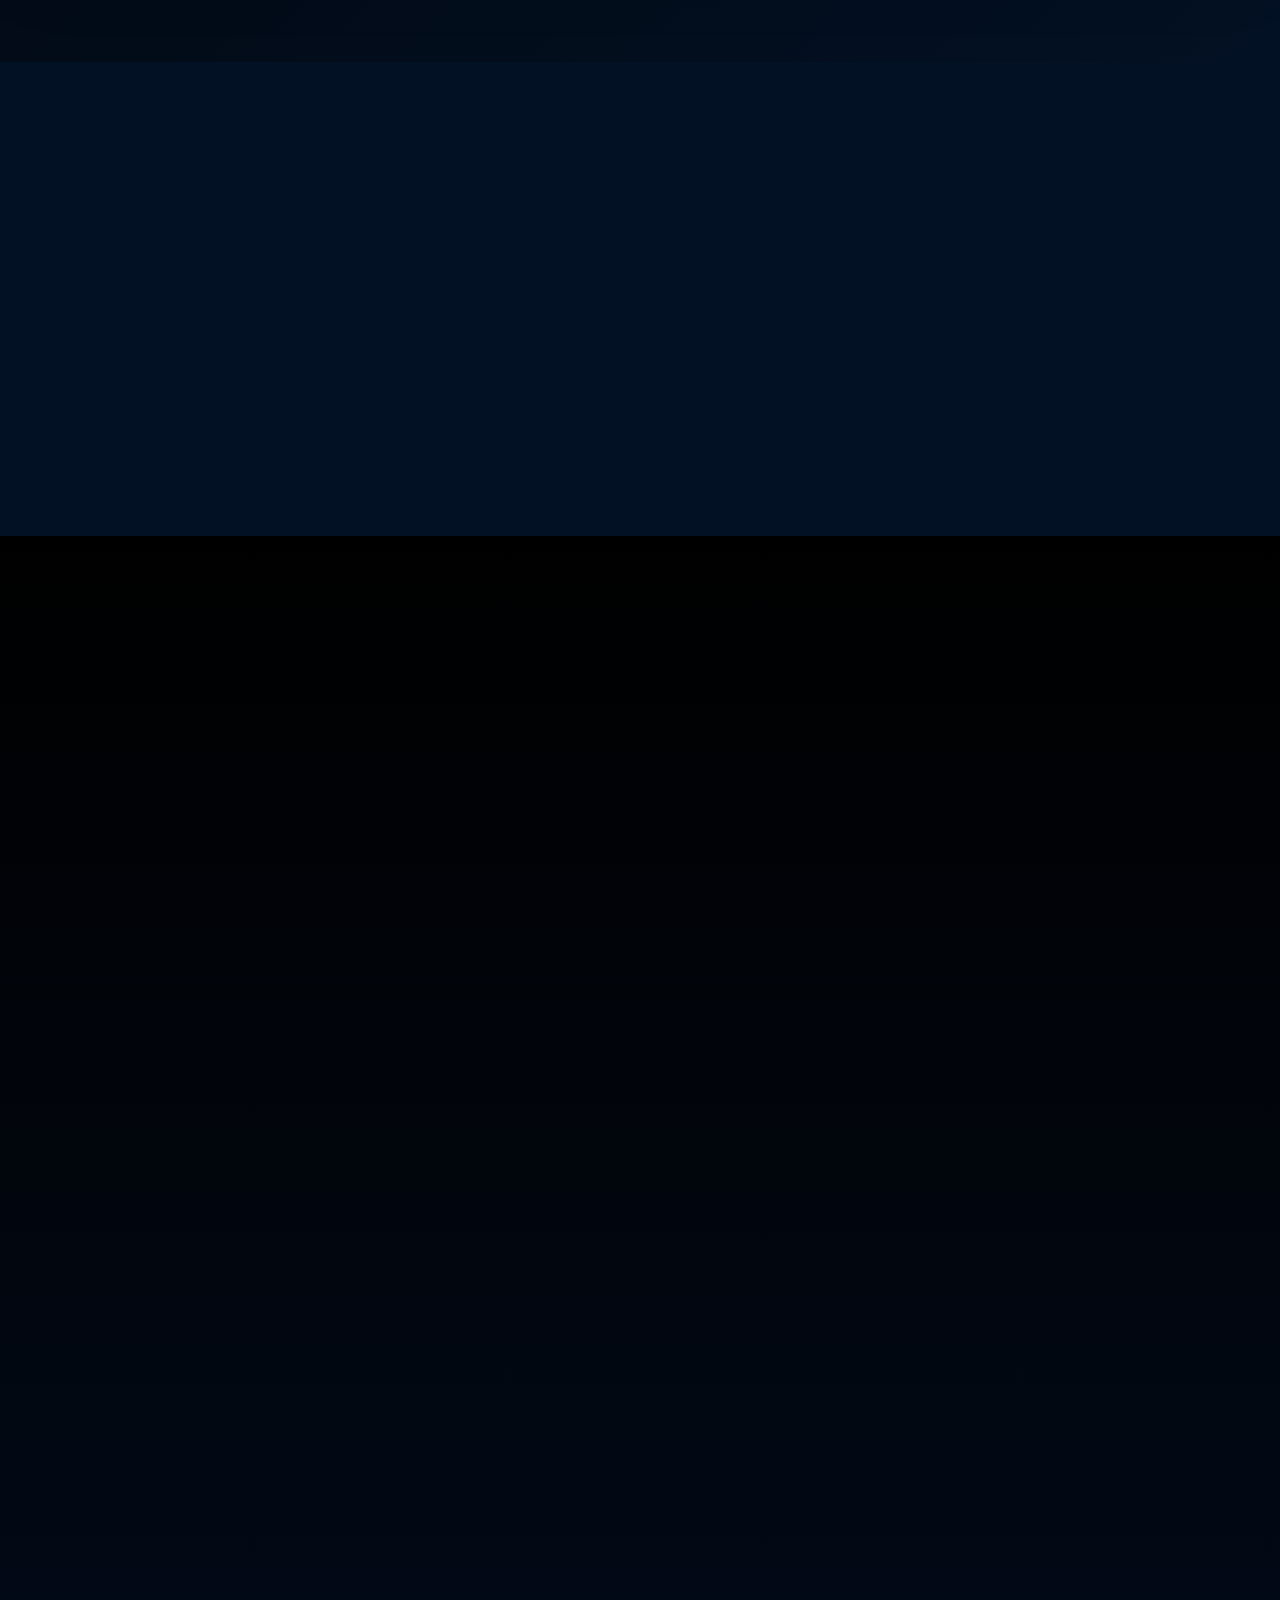
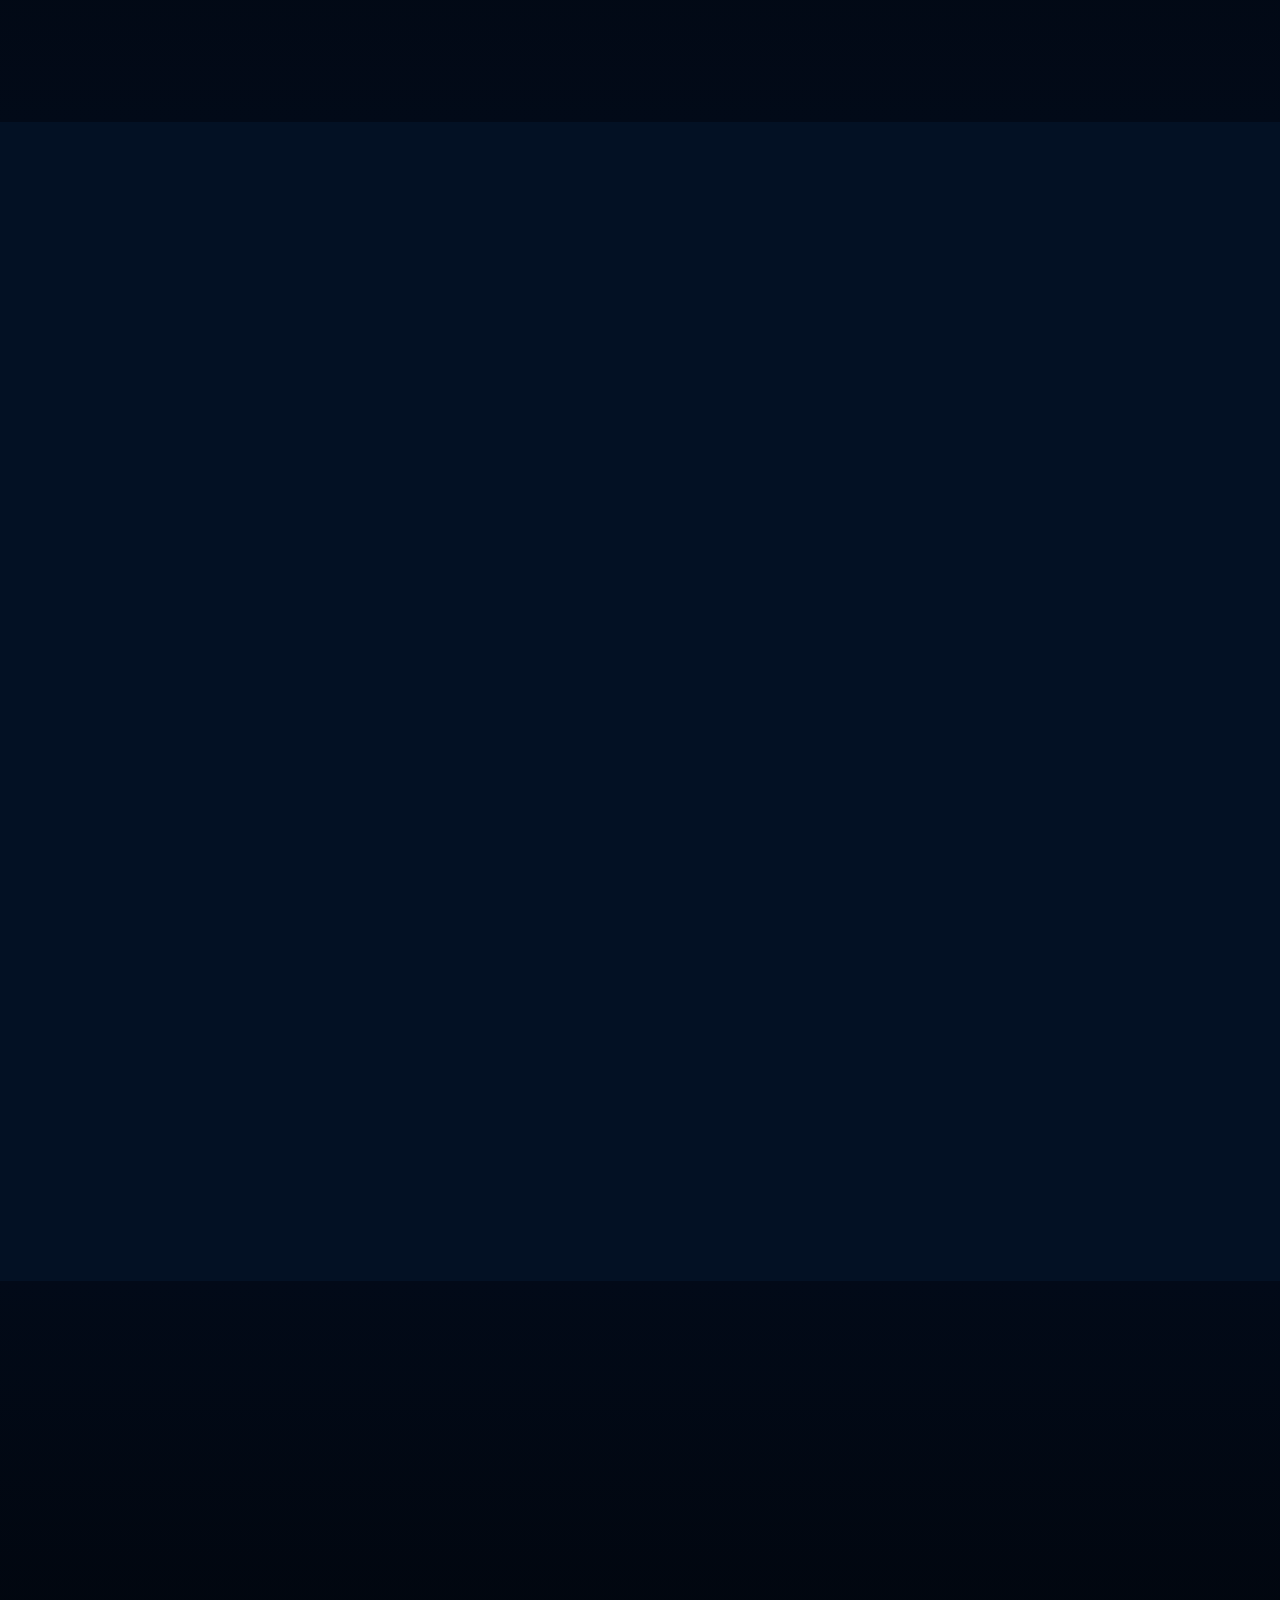
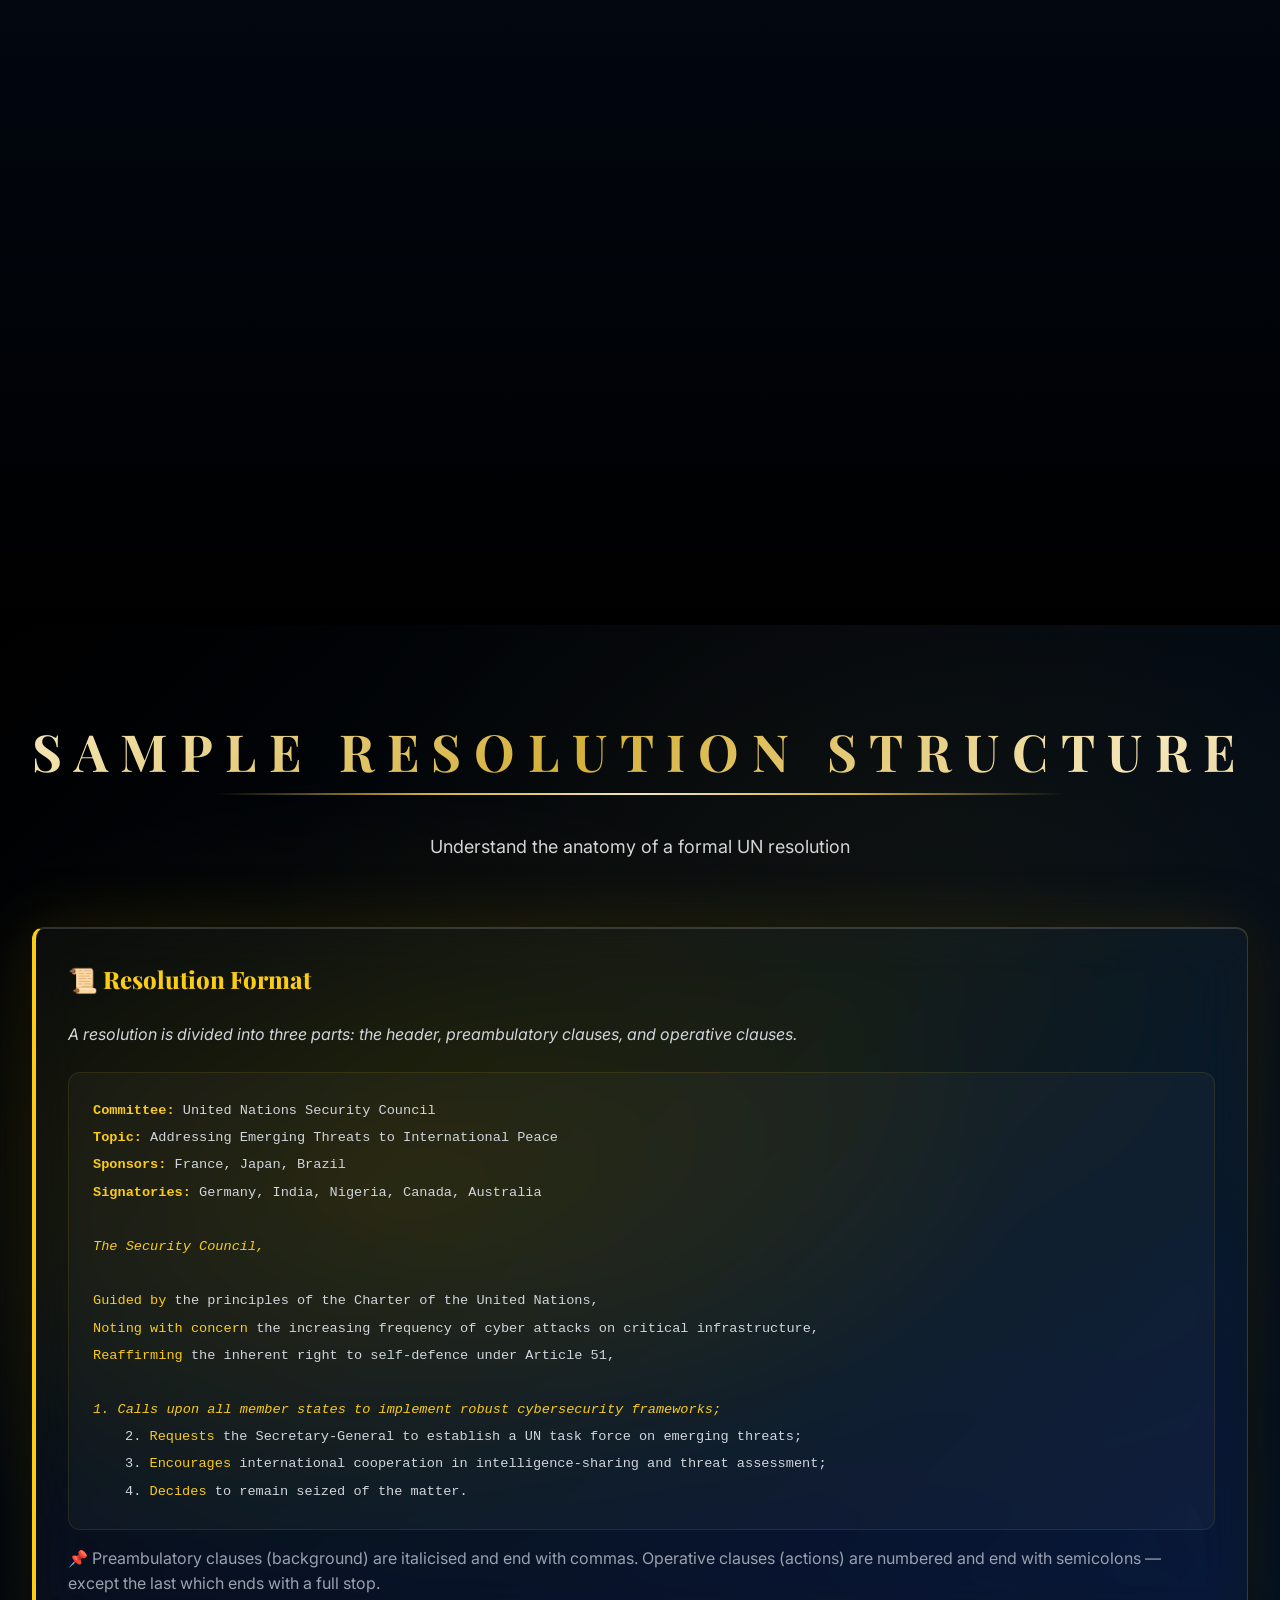
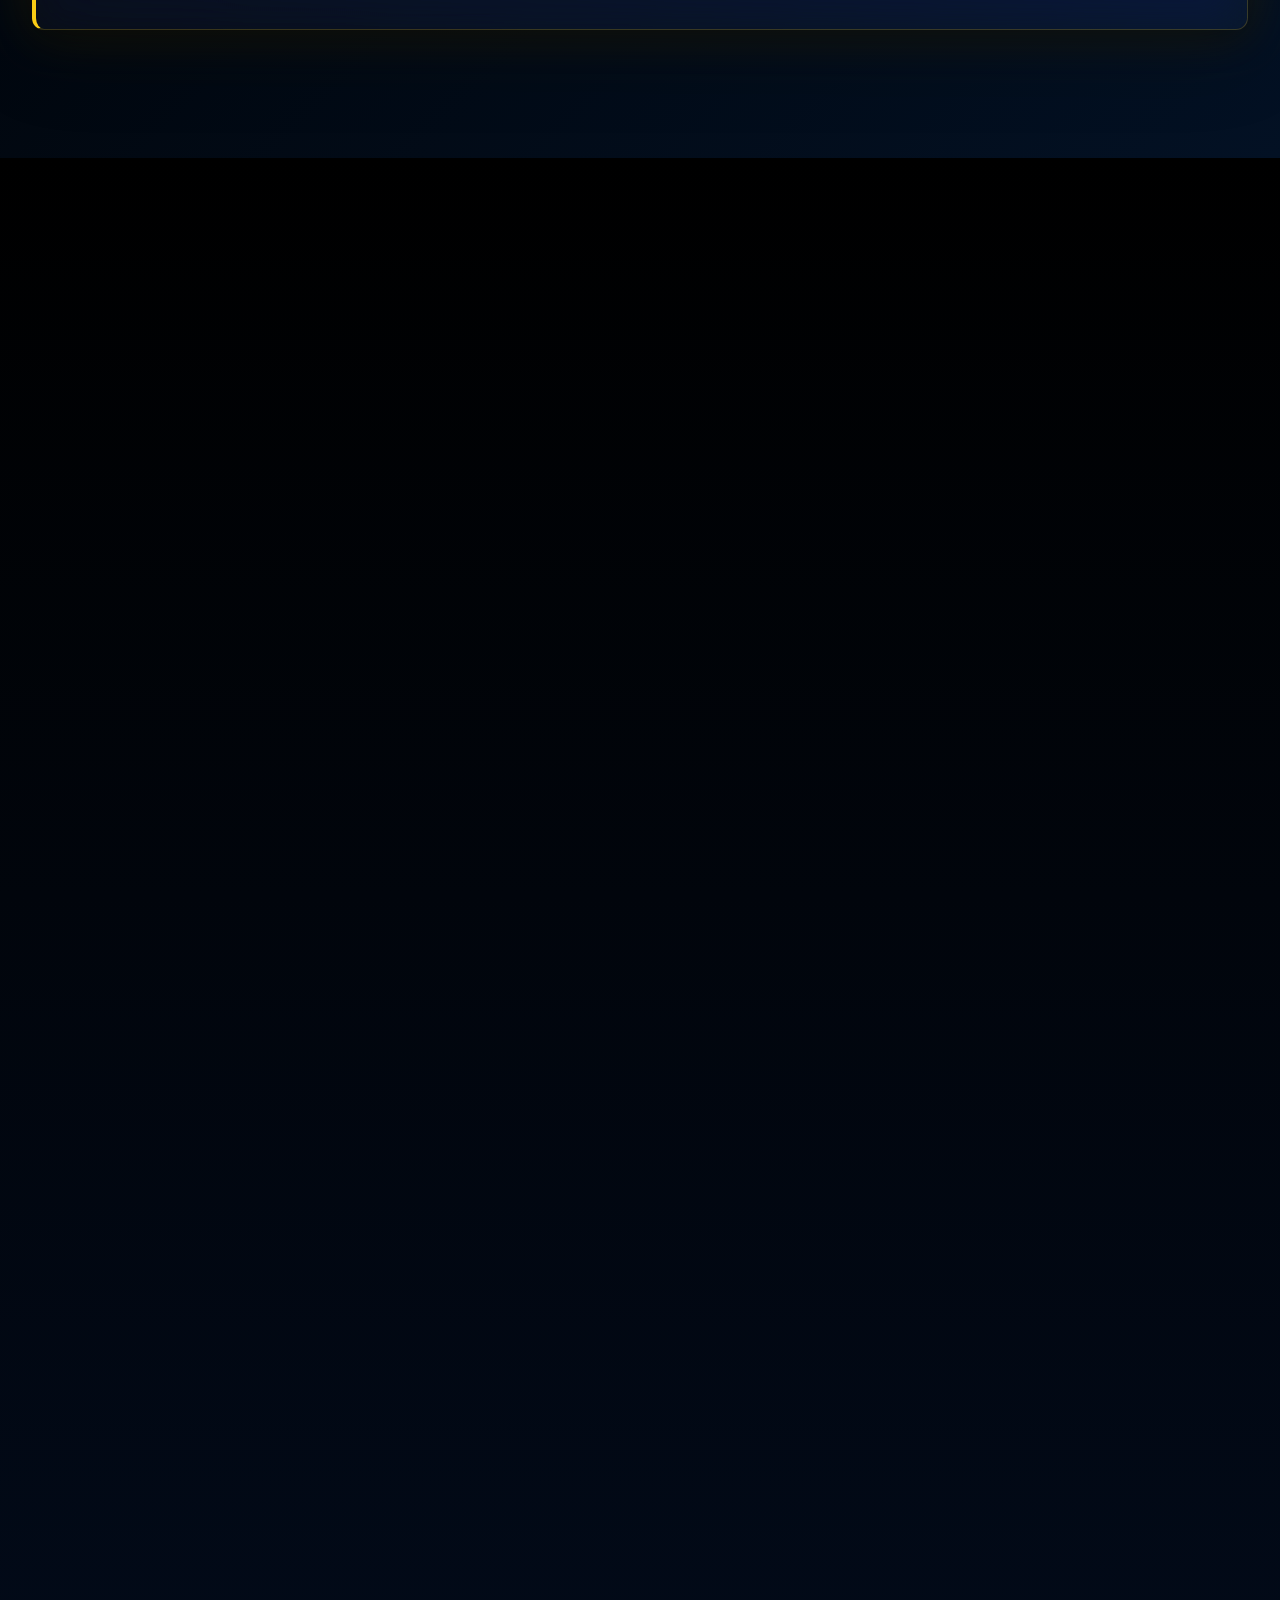
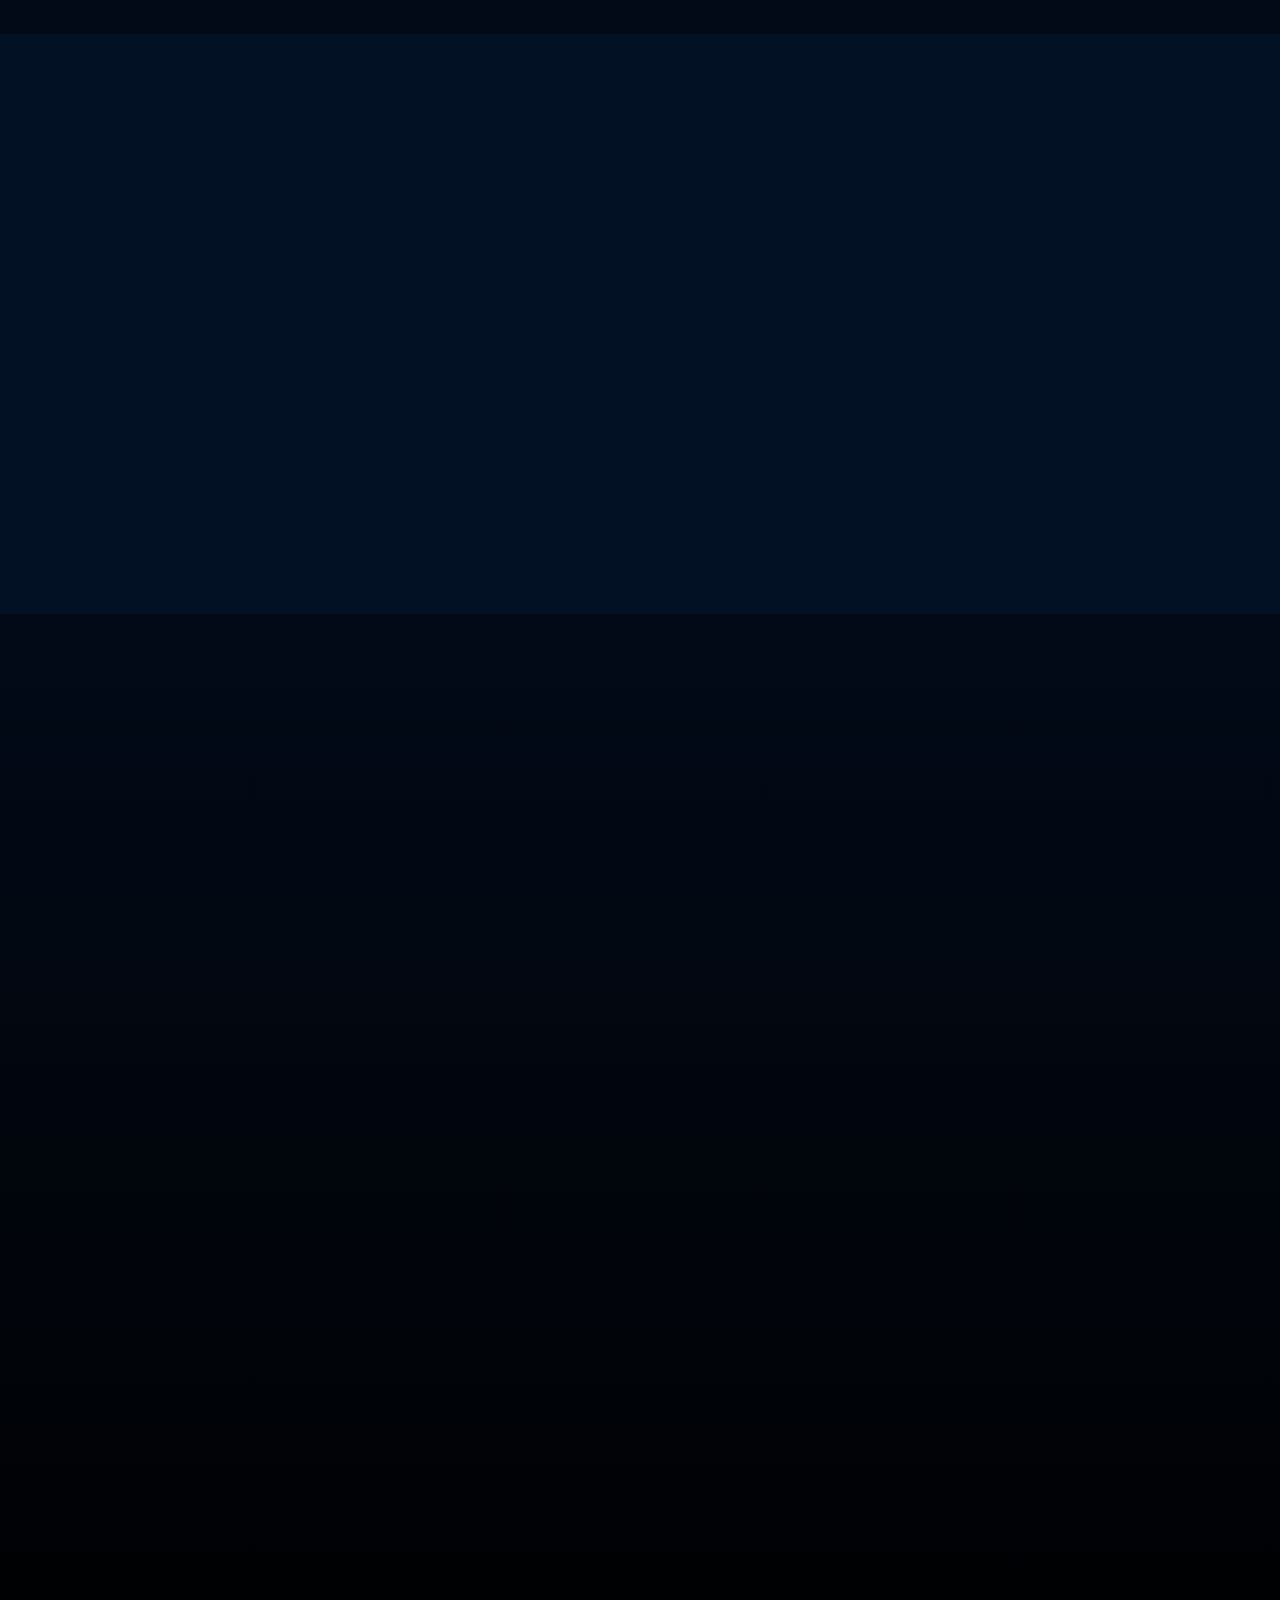
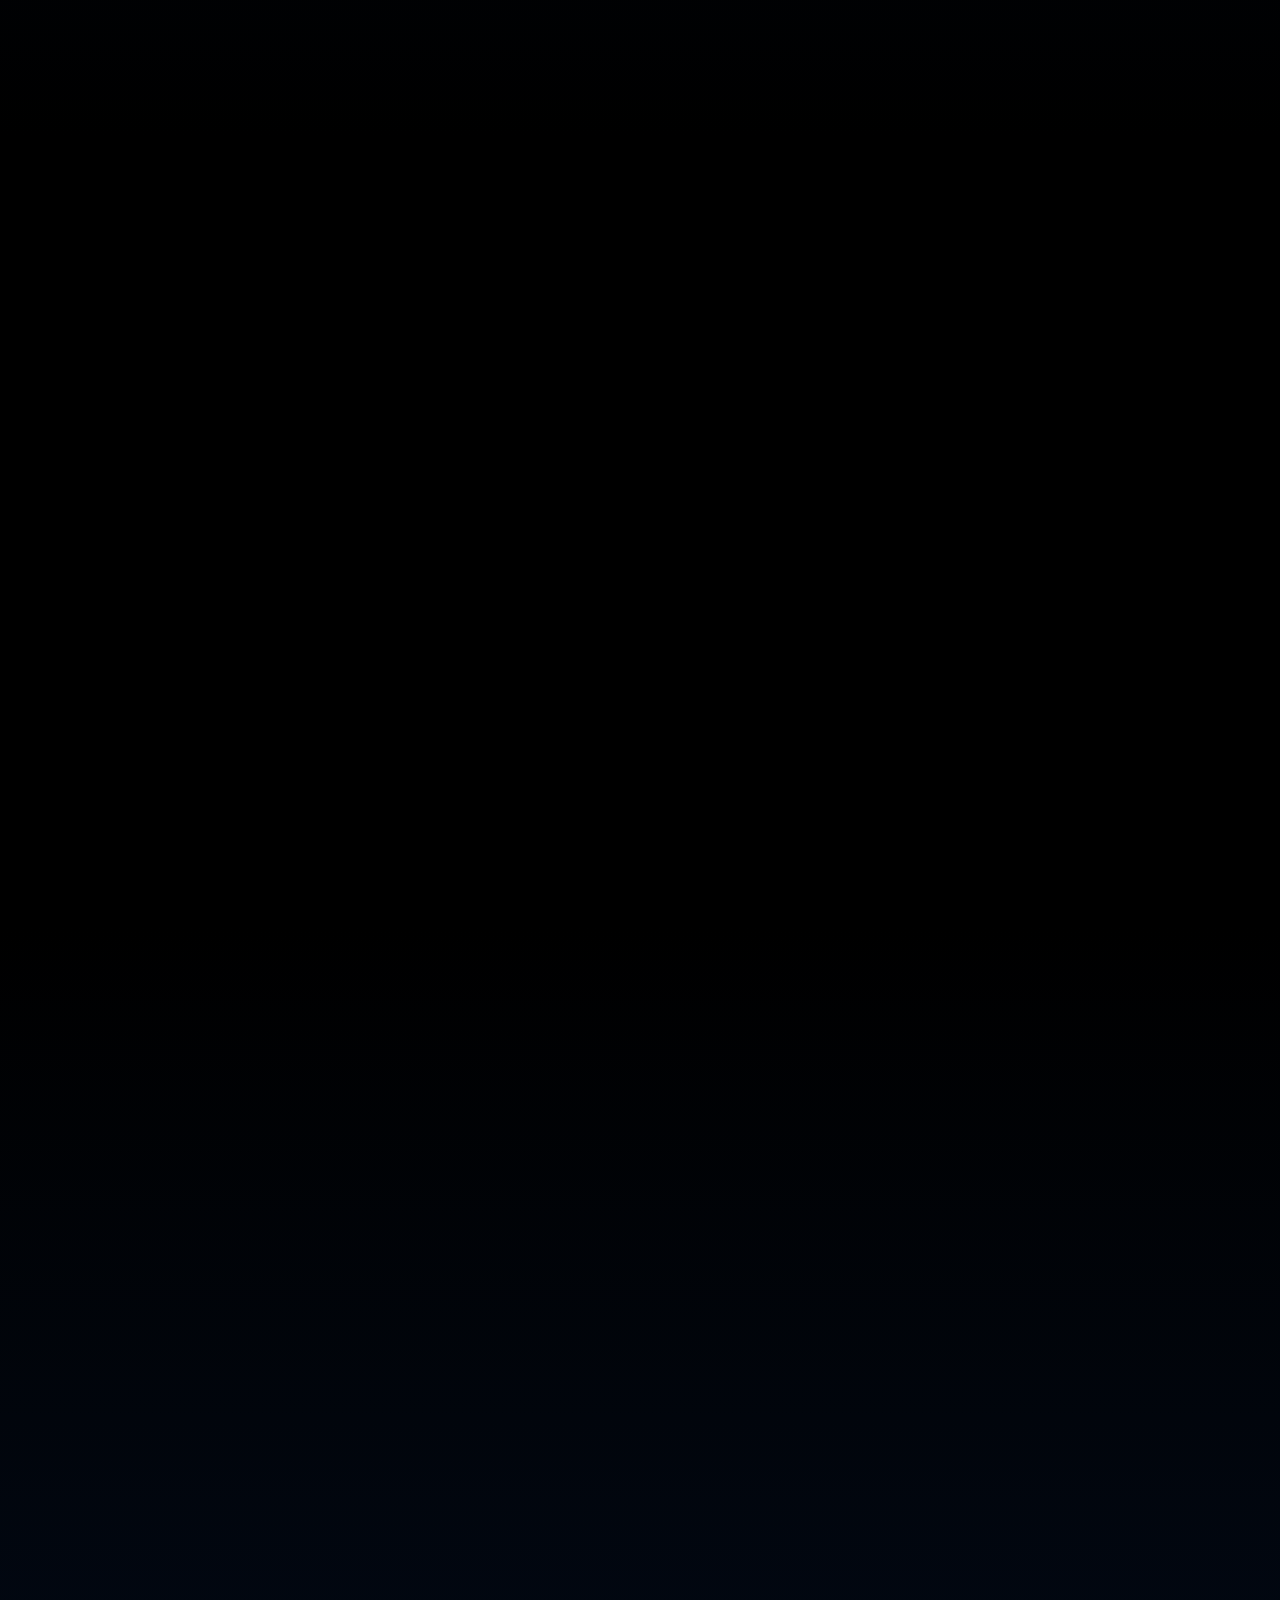
==== commit 5d660a04: "new" ====
--- a/guide.html
+++ b/guide.html
@@ -687,7 +687,8 @@
                     <h4>Contact</h4>
                     <p>Email: <a href="mailto:csmun2223@gmail.com" style="color: var(--gold); text-decoration: none;">csmun2223@gmail.com</a></p>
                     <p>Phone: <a href="tel:+917207593030" style="color: var(--gray-400); text-decoration: none;">+91 72075 93030</a></p>
-                    <p>Phone: <a href="tel:+919849782499" style="color: var(--gray-400); text-decoration: none;">+91 98497 82499</a></p>
+                    <p>Phone: <span style="color: var(--gray-400);">040 23038644/8633</span></p>
+                    <p>Phone: <a href="tel:+919100443571" style="color: var(--gray-400); text-decoration: none;">+91 91004 43571</a></p>
                 </div>
             </div>
             <div class="footer-bottom">
--- a/styles.css
+++ b/styles.css
@@ -4435,3 +4435,169 @@
     padding: 1.5rem;
   }
 }
+
+/* ==================== BIO READ MORE & MODAL ==================== */
+.read-more-btn {
+  background: none;
+  border: none;
+  color: var(--gold);
+  font-family: 'Inter', sans-serif;
+  font-size: 0.8rem;
+  font-weight: 600;
+  cursor: pointer;
+  padding: 0.25rem 0;
+  display: inline-block;
+  transition: opacity 0.2s;
+}
+.read-more-btn:hover {
+  opacity: 0.8;
+}
+
+.bio-modal-overlay {
+  position: fixed;
+  inset: 0;
+  background: rgba(0, 0, 0, 0.7);
+  backdrop-filter: blur(8px);
+  -webkit-backdrop-filter: blur(8px);
+  z-index: 99999;
+  display: none;
+  align-items: center;
+  justify-content: center;
+  padding: 2rem;
+  animation: modalFadeIn 0.3s ease;
+}
+.bio-modal-overlay.active {
+  display: flex;
+}
+
+@keyframes modalFadeIn {
+  from { opacity: 0; }
+  to { opacity: 1; }
+}
+
+.bio-modal {
+  background: linear-gradient(145deg, #0f0f23, #1a1a3e);
+  border: 1px solid rgba(250, 204, 21, 0.2);
+  border-radius: 1.5rem;
+  max-width: 800px;
+  width: 100%;
+  max-height: 85vh;
+  overflow-y: auto;
+  position: relative;
+  box-shadow: 0 0 60px rgba(250, 204, 21, 0.15), 0 20px 60px rgba(0, 0, 0, 0.5);
+  animation: modalSlideUp 0.3s ease;
+}
+
+@keyframes modalSlideUp {
+  from { transform: translateY(30px); opacity: 0; }
+  to { transform: translateY(0); opacity: 1; }
+}
+
+.bio-modal-close {
+  position: absolute;
+  top: 1rem;
+  right: 1.25rem;
+  background: rgba(255, 255, 255, 0.08);
+  border: none;
+  color: var(--gray-400);
+  font-size: 1.75rem;
+  cursor: pointer;
+  width: 40px;
+  height: 40px;
+  border-radius: 50%;
+  display: flex;
+  align-items: center;
+  justify-content: center;
+  transition: all 0.2s;
+  z-index: 2;
+  line-height: 1;
+}
+.bio-modal-close:hover {
+  background: rgba(250, 204, 21, 0.15);
+  color: var(--gold);
+}
+
+.bio-modal-layout {
+  display: grid;
+  grid-template-columns: 1fr 1.2fr;
+  gap: 0;
+  min-height: 0;
+}
+
+.bio-modal-image {
+  display: flex;
+  align-items: center;
+  justify-content: center;
+  padding: 2.5rem 2rem;
+  background: rgba(255, 255, 255, 0.02);
+  border-right: 1px solid rgba(250, 204, 21, 0.08);
+}
+.bio-modal-image img {
+  width: 220px;
+  height: 220px;
+  border-radius: 50%;
+  border: 4px solid rgba(250, 204, 21, 0.3);
+  object-fit: cover;
+  box-shadow: 0 0 30px rgba(250, 204, 21, 0.1);
+}
+
+.bio-modal-text {
+  padding: 2.5rem 2rem;
+  display: flex;
+  flex-direction: column;
+  justify-content: center;
+}
+.bio-modal-role {
+  color: var(--gold);
+  font-size: 0.8rem;
+  text-transform: uppercase;
+  letter-spacing: 0.12em;
+  margin-bottom: 0.4rem;
+}
+.bio-modal-name {
+  color: var(--white);
+  font-size: 1.5rem;
+  font-weight: 700;
+  margin-bottom: 1rem;
+}
+.bio-modal-bio {
+  color: var(--gray-400);
+  font-size: 0.95rem;
+  line-height: 1.7;
+}
+
+/* Modal scrollbar */
+.bio-modal::-webkit-scrollbar {
+  width: 6px;
+}
+.bio-modal::-webkit-scrollbar-track {
+  background: transparent;
+}
+.bio-modal::-webkit-scrollbar-thumb {
+  background: rgba(250, 204, 21, 0.3);
+  border-radius: 3px;
+}
+
+@media (max-width: 640px) {
+  .bio-modal-layout {
+    grid-template-columns: 1fr;
+  }
+  .bio-modal-image {
+    border-right: none;
+    border-bottom: 1px solid rgba(250, 204, 21, 0.08);
+    padding: 2rem 2rem 1.5rem;
+  }
+  .bio-modal-image img {
+    width: 140px;
+    height: 140px;
+  }
+  .bio-modal-text {
+    padding: 1.5rem 2rem 2rem;
+  }
+  .bio-modal-name {
+    font-size: 1.25rem;
+  }
+  .bio-modal-bio {
+    font-size: 0.85rem;
+  }
+}
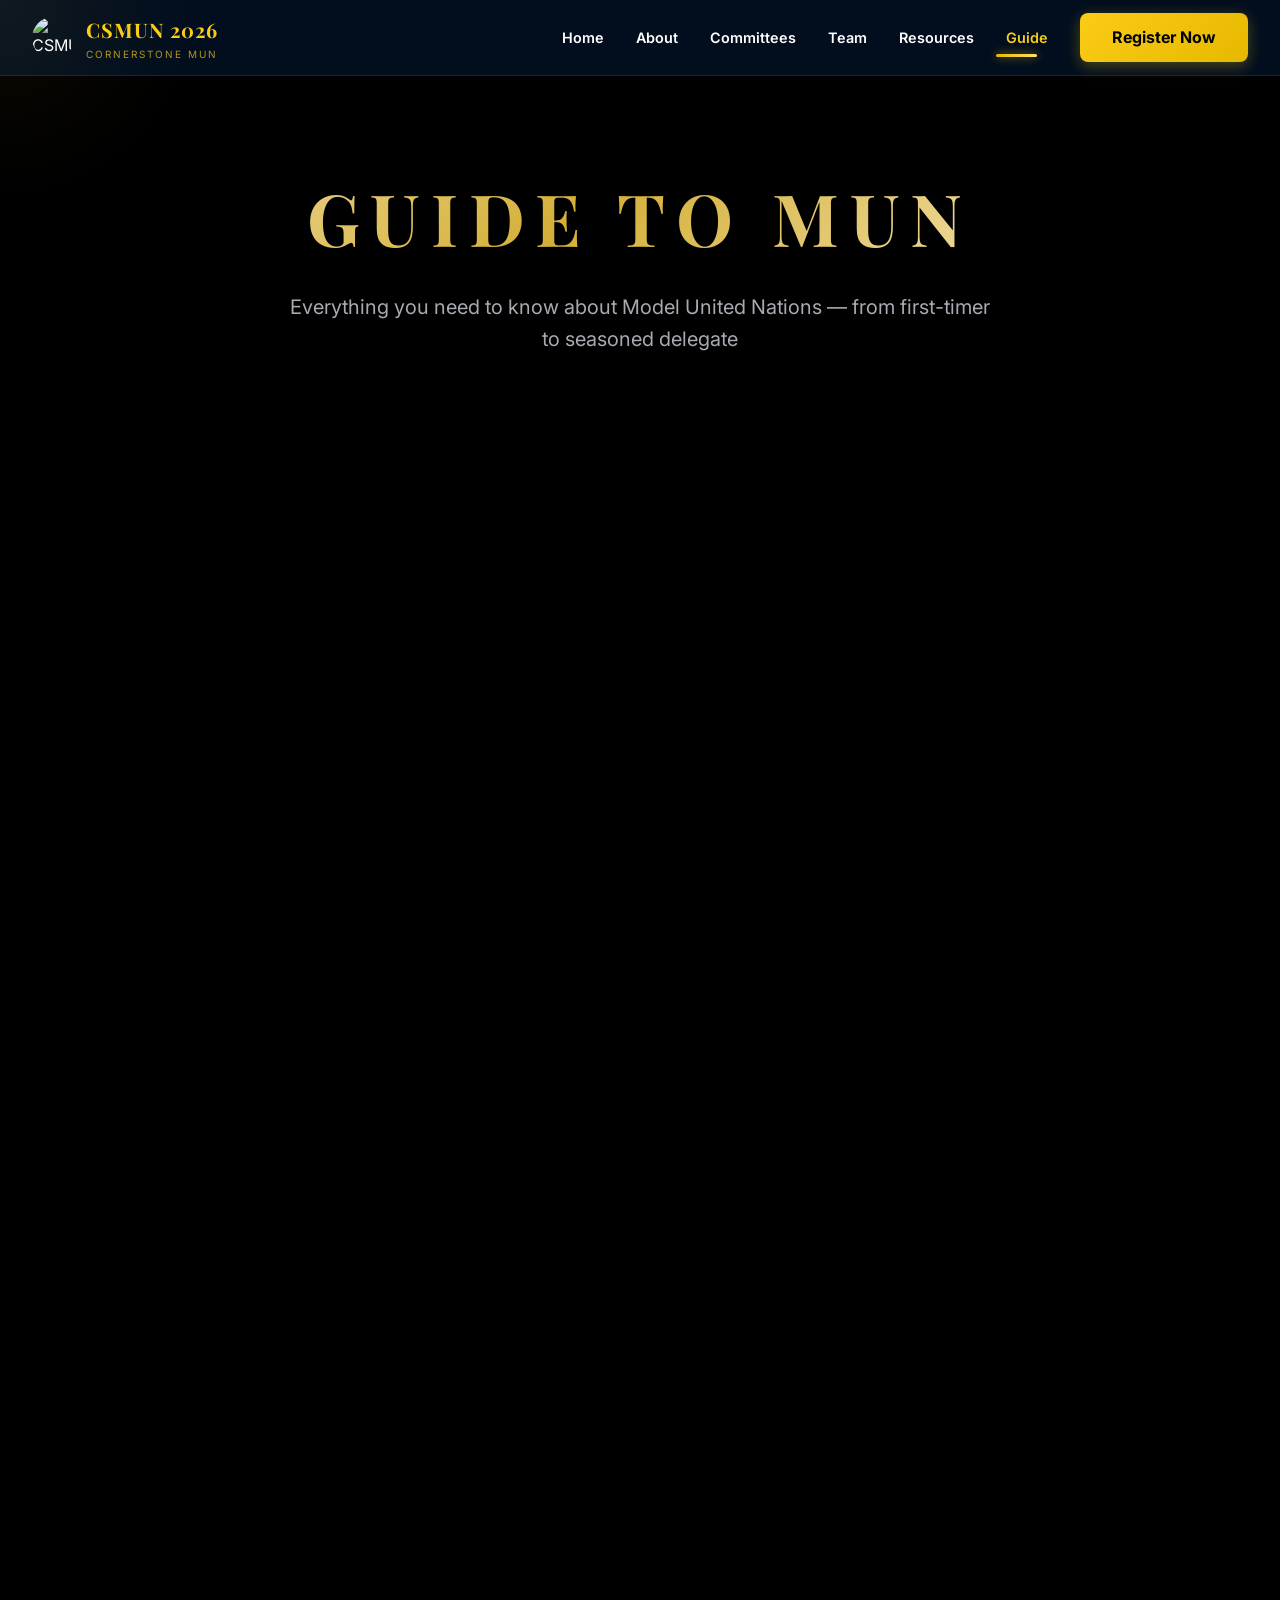
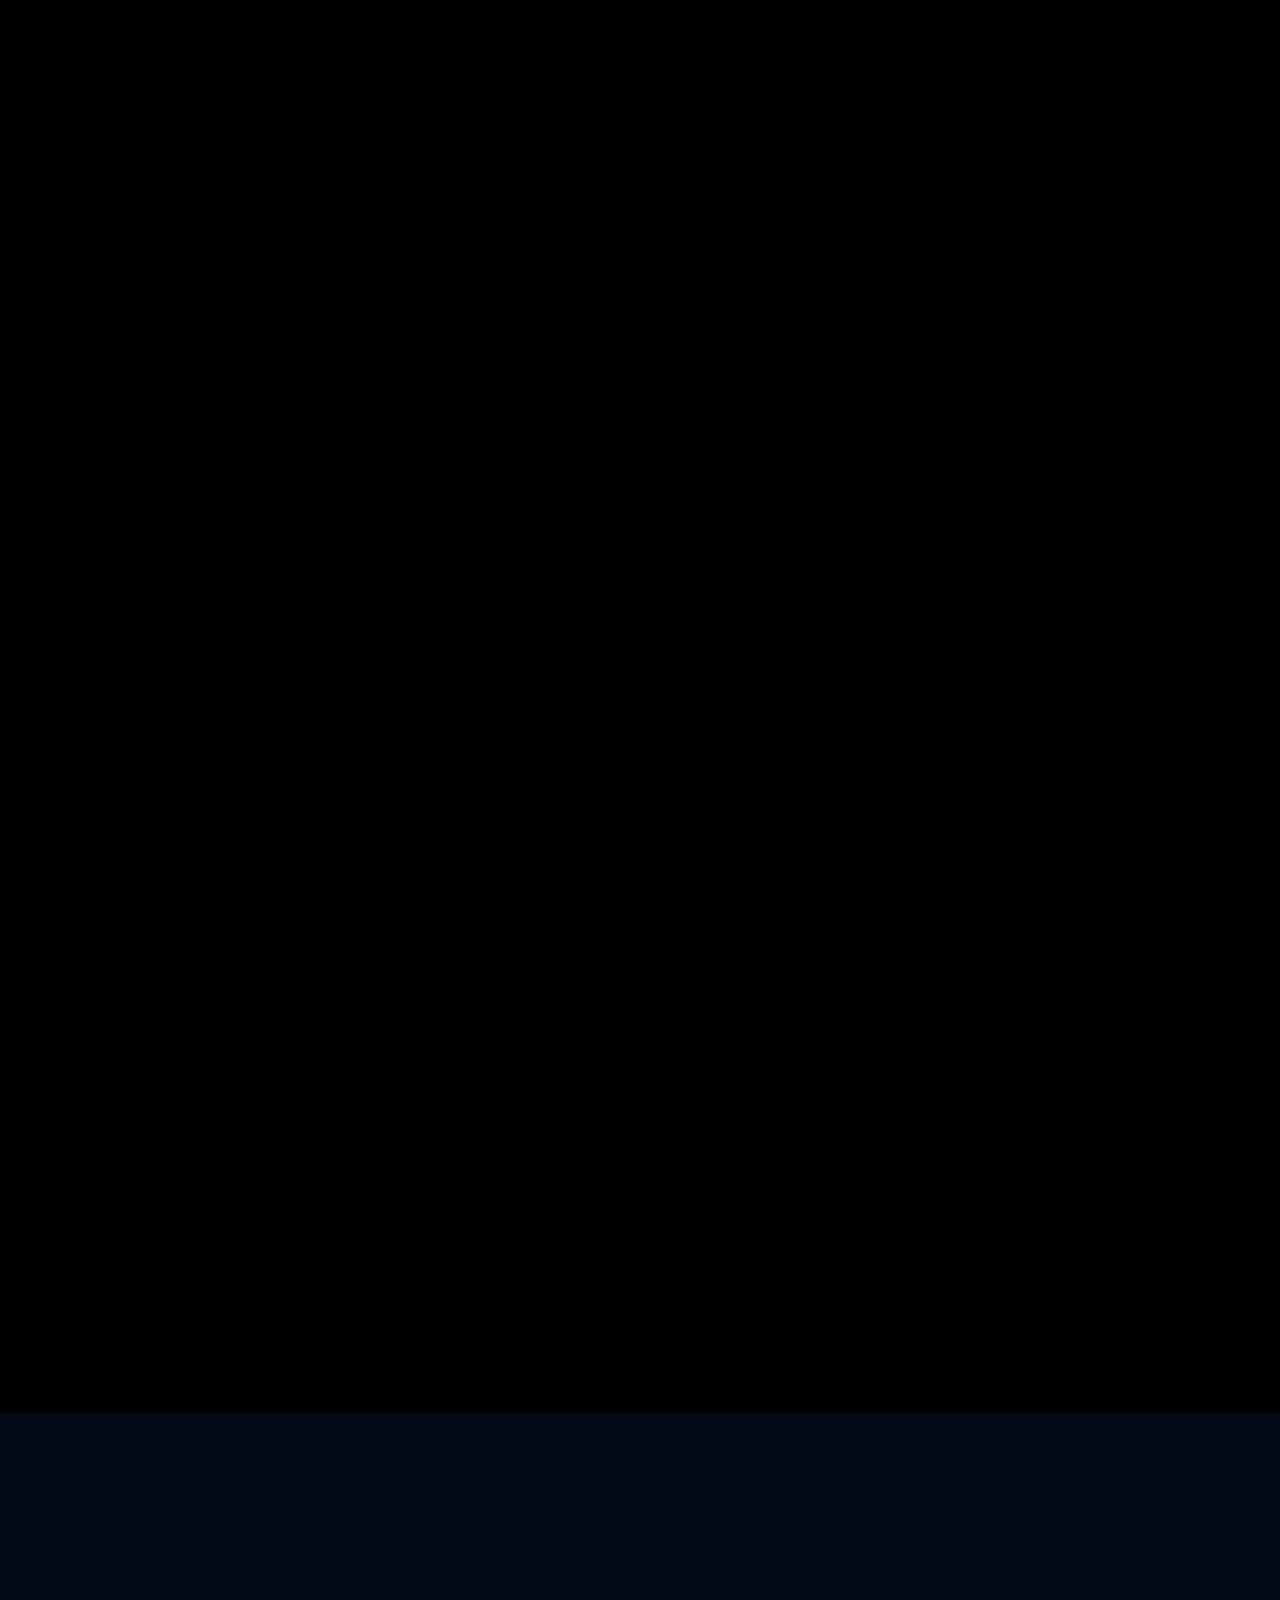
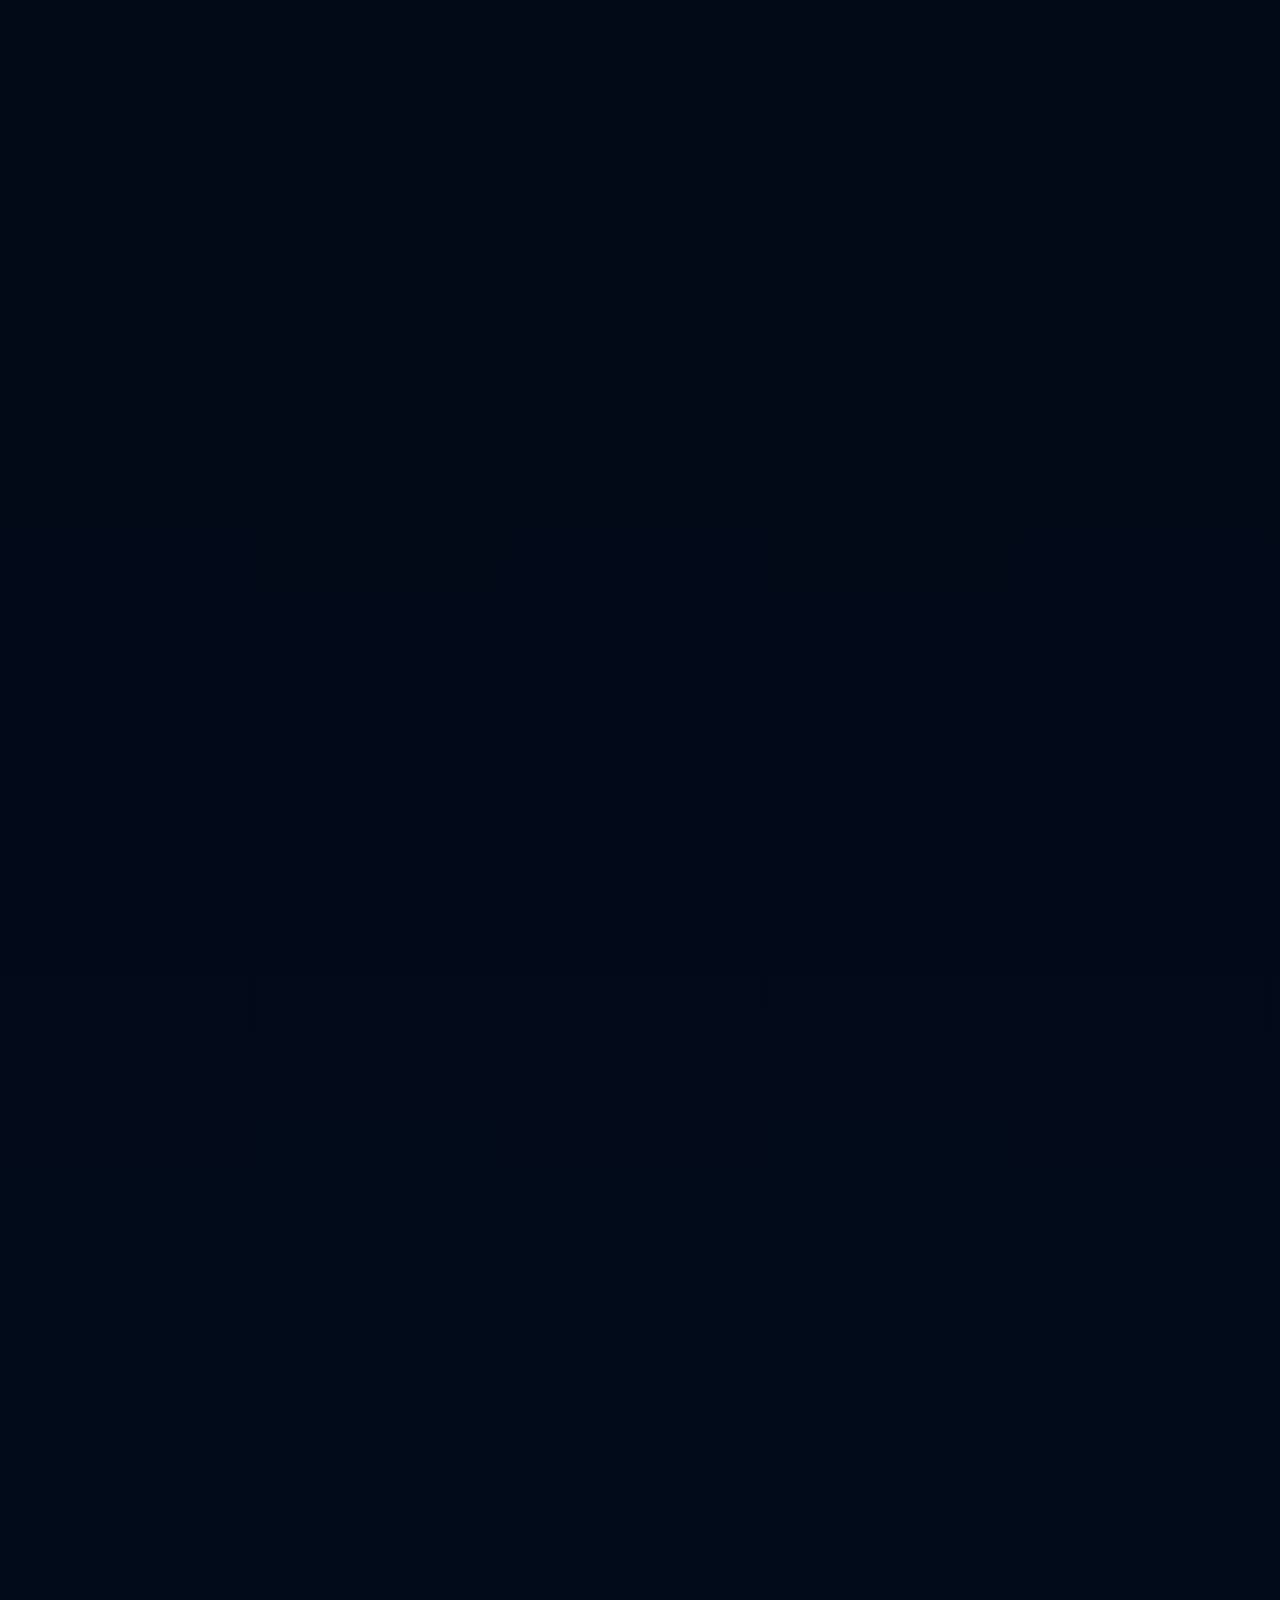
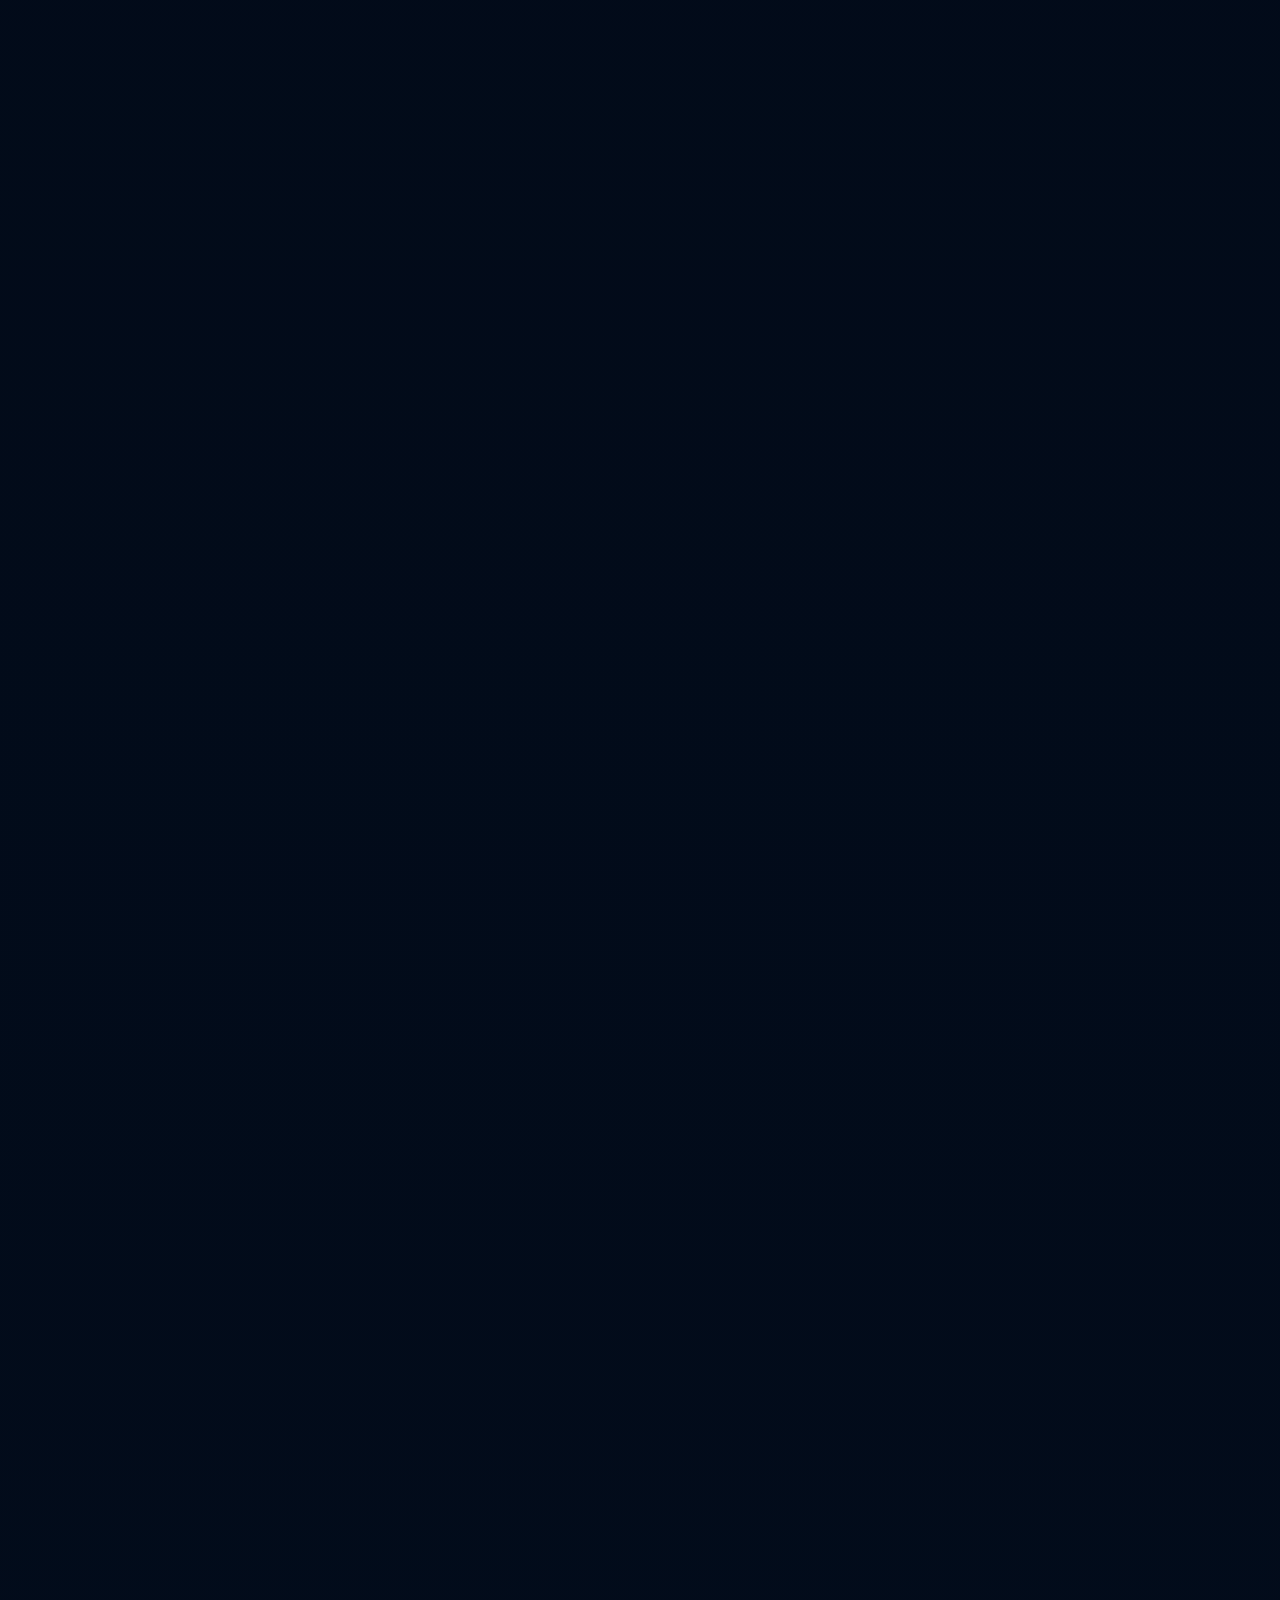
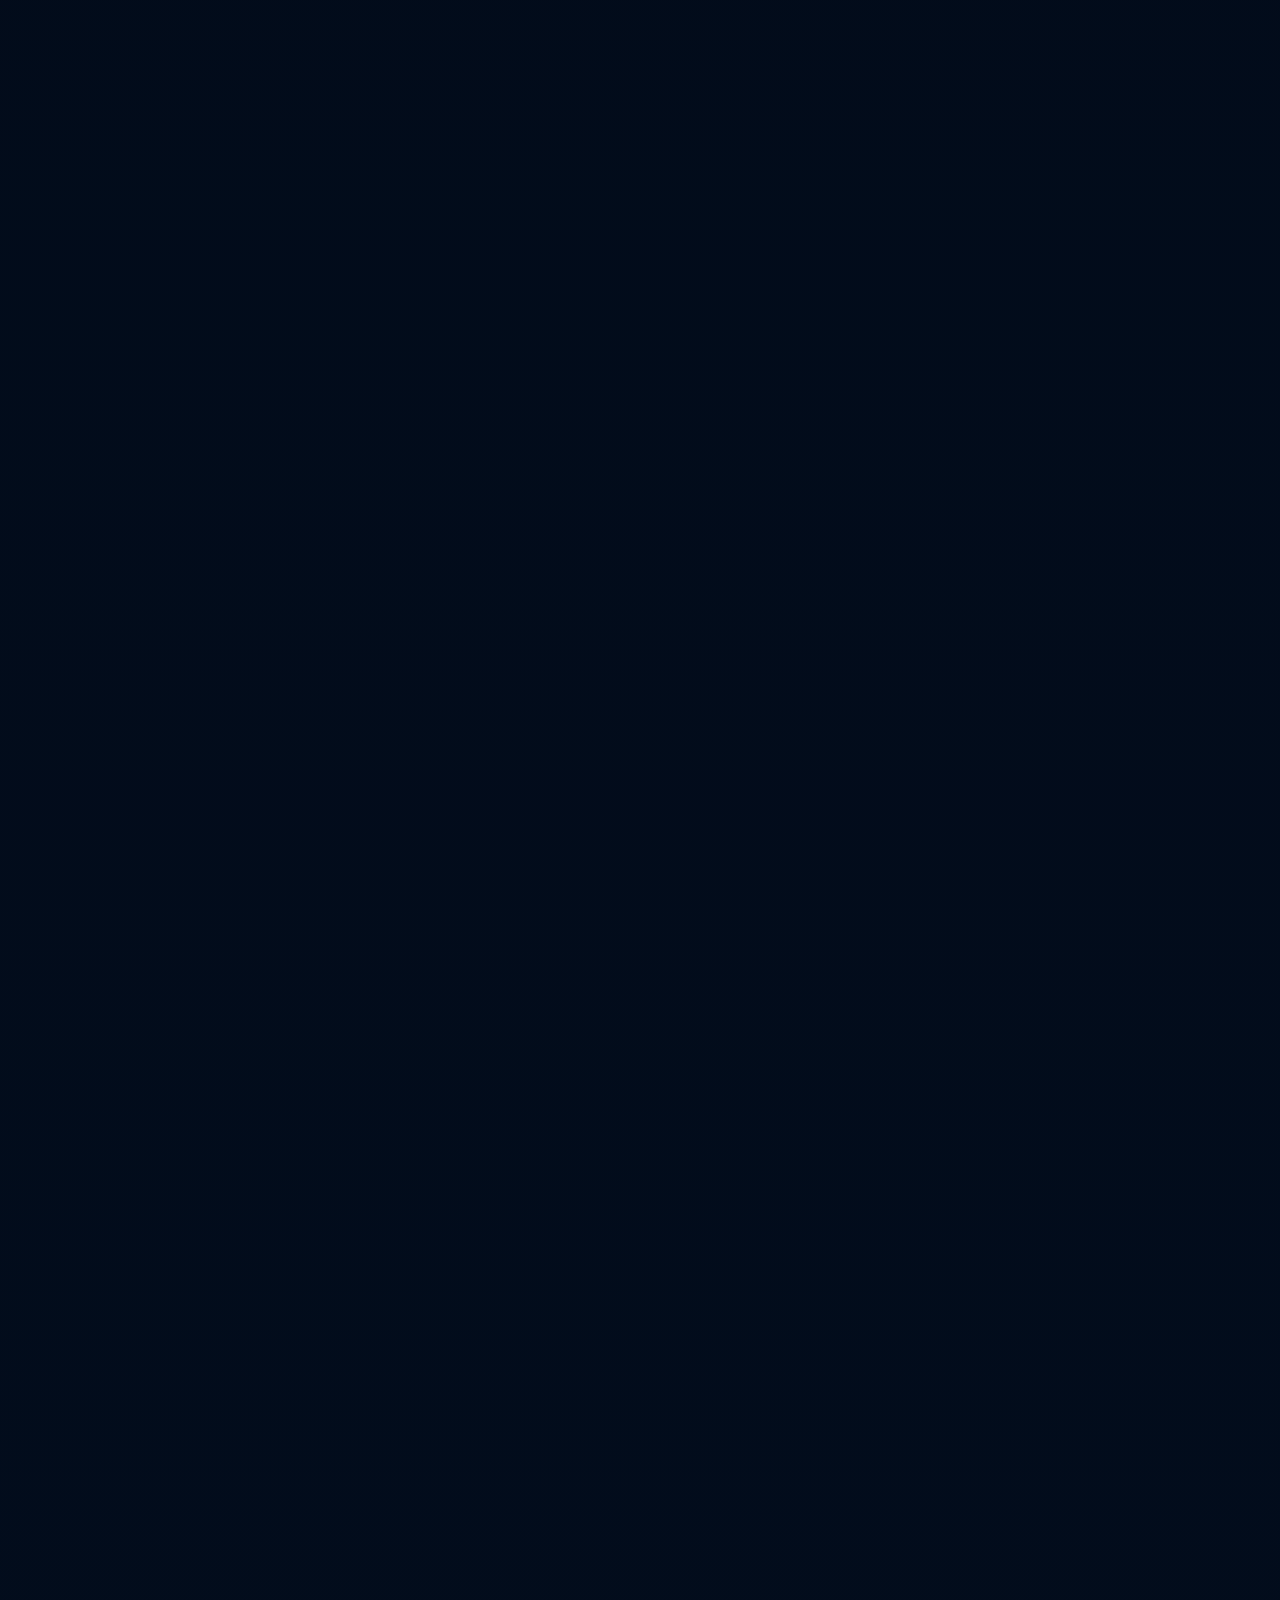
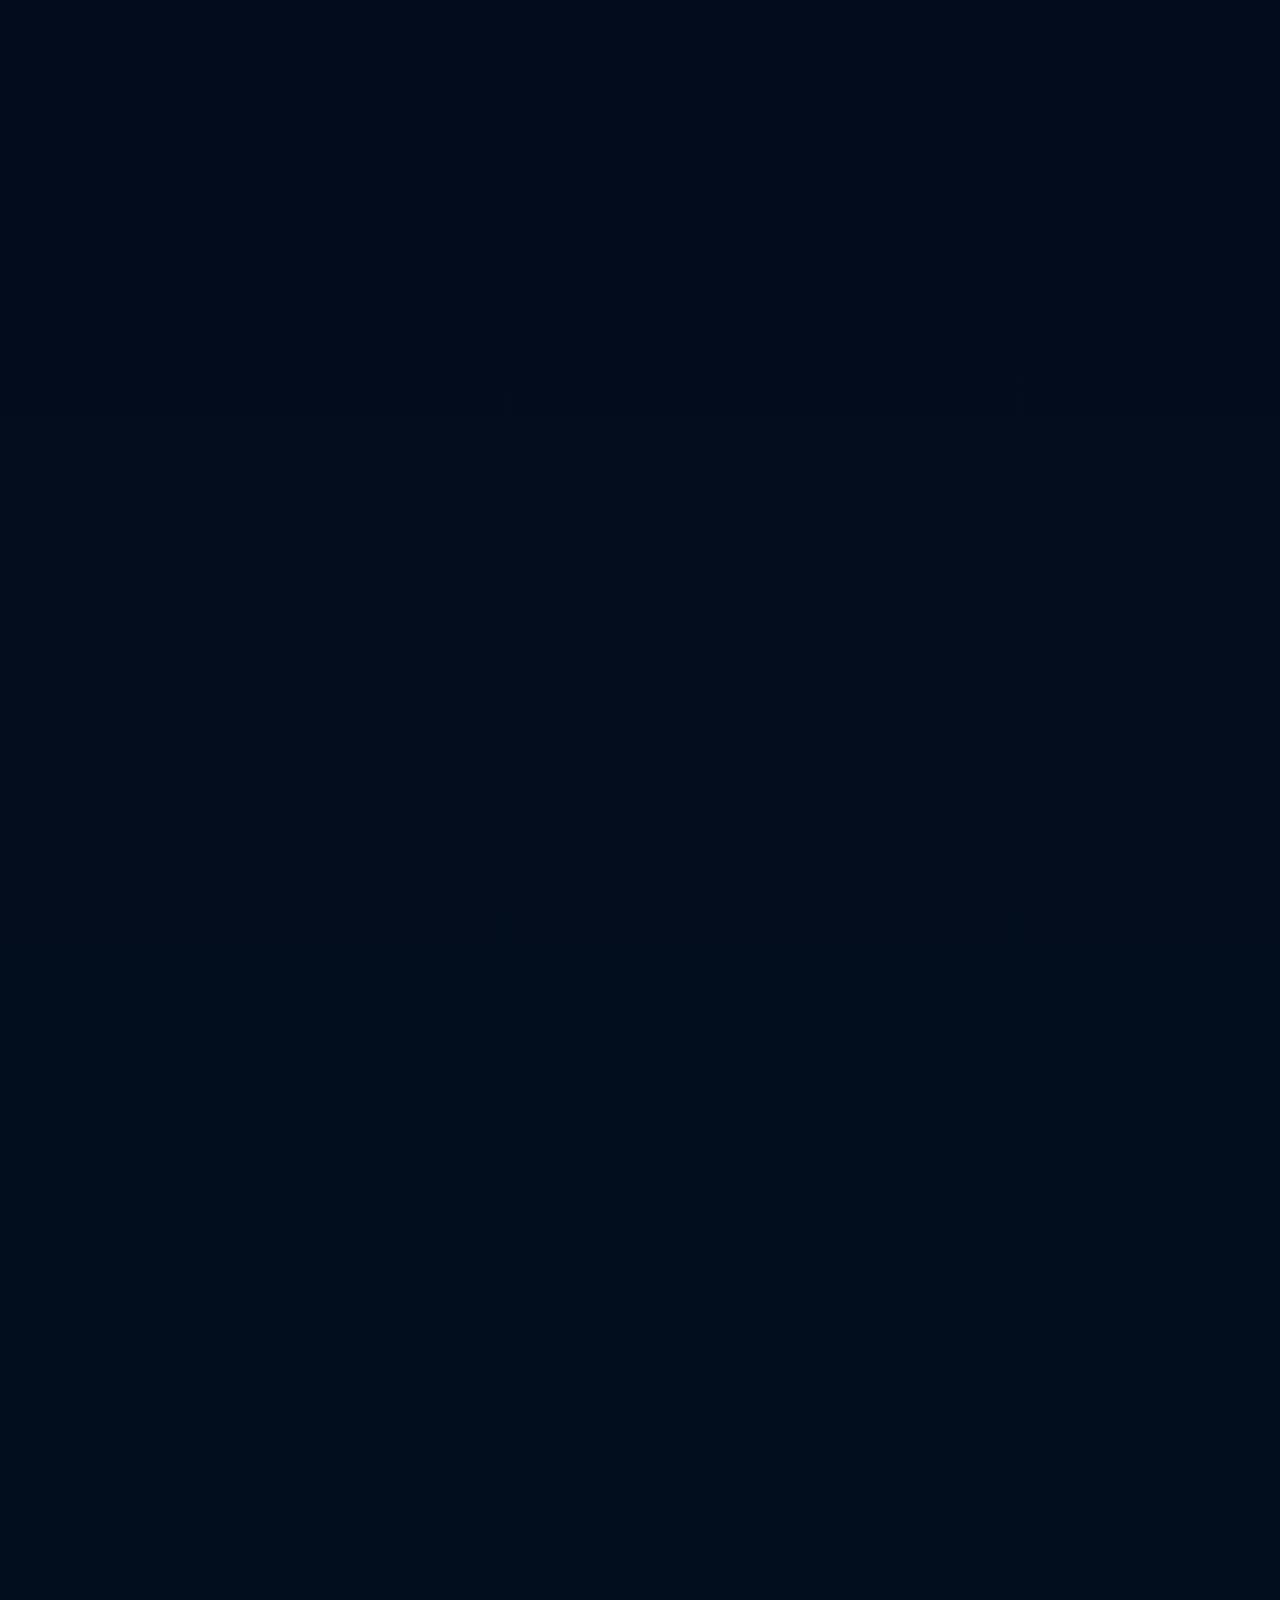
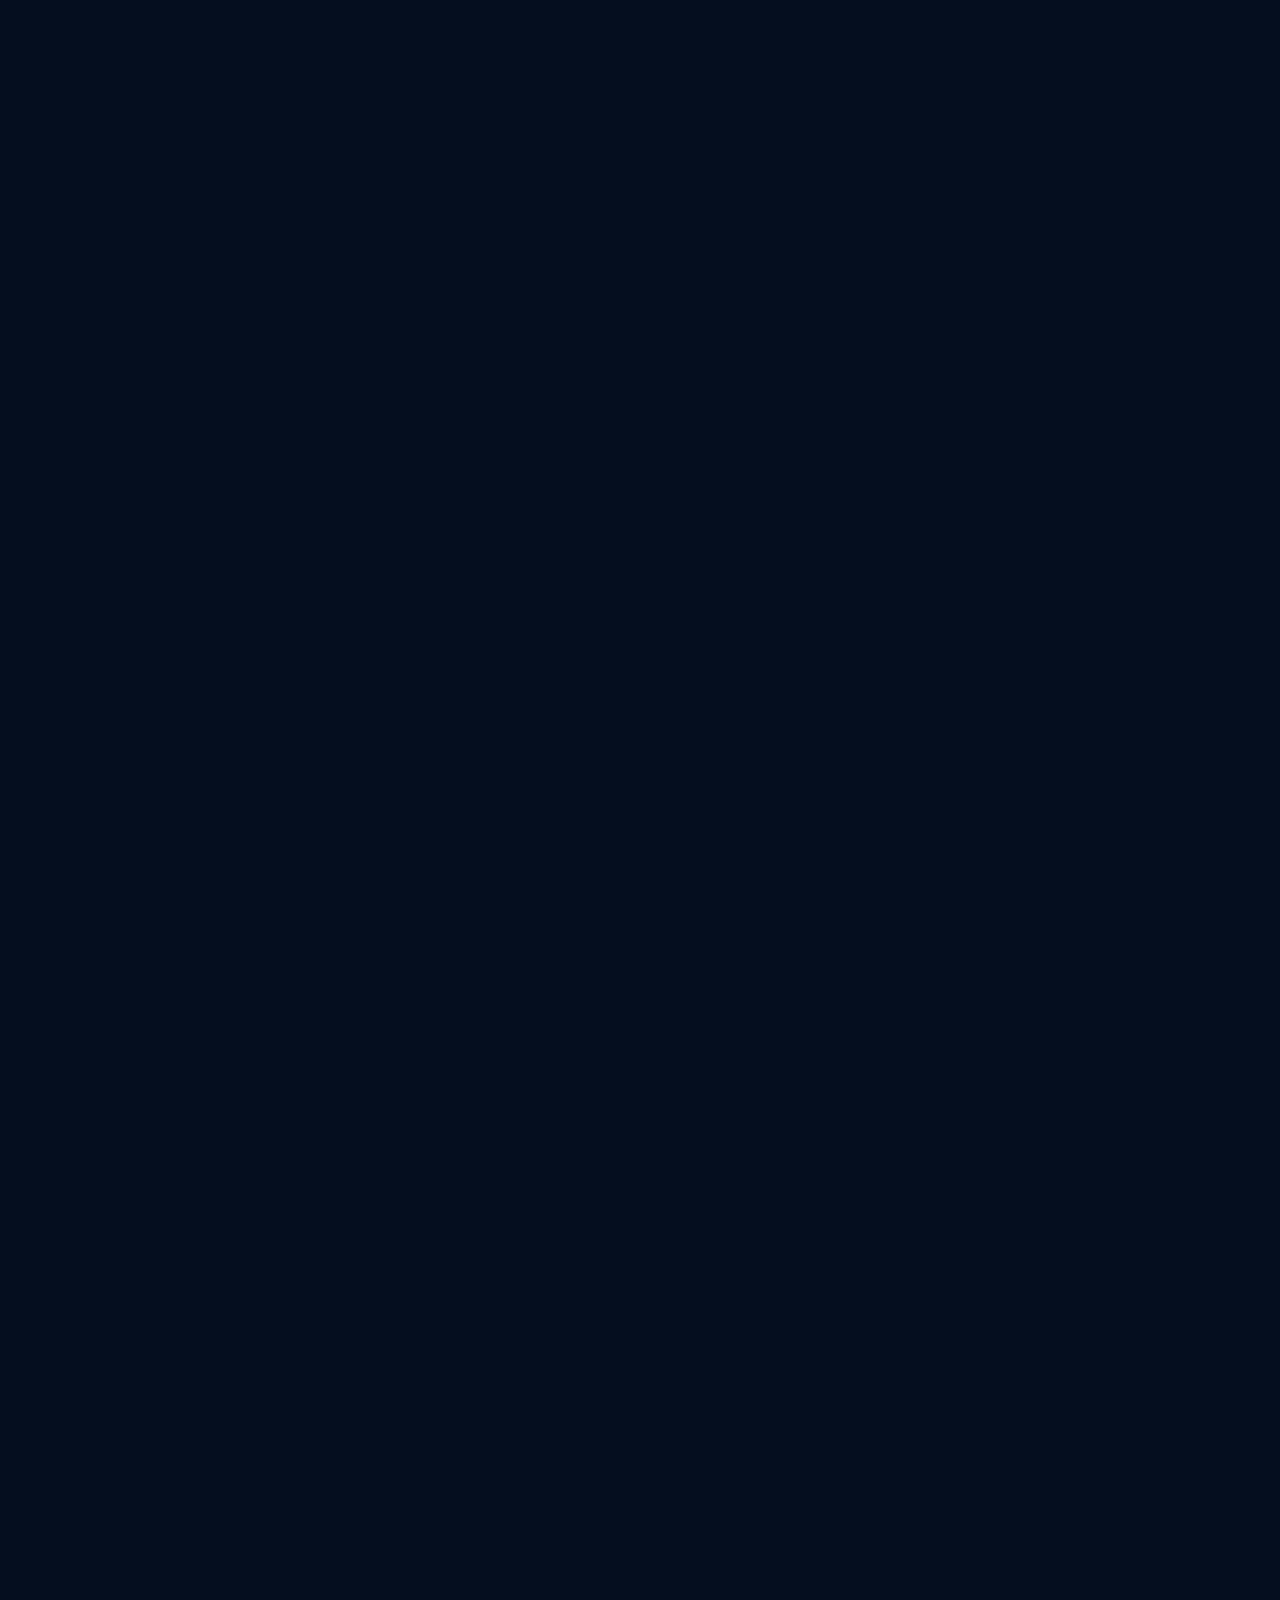
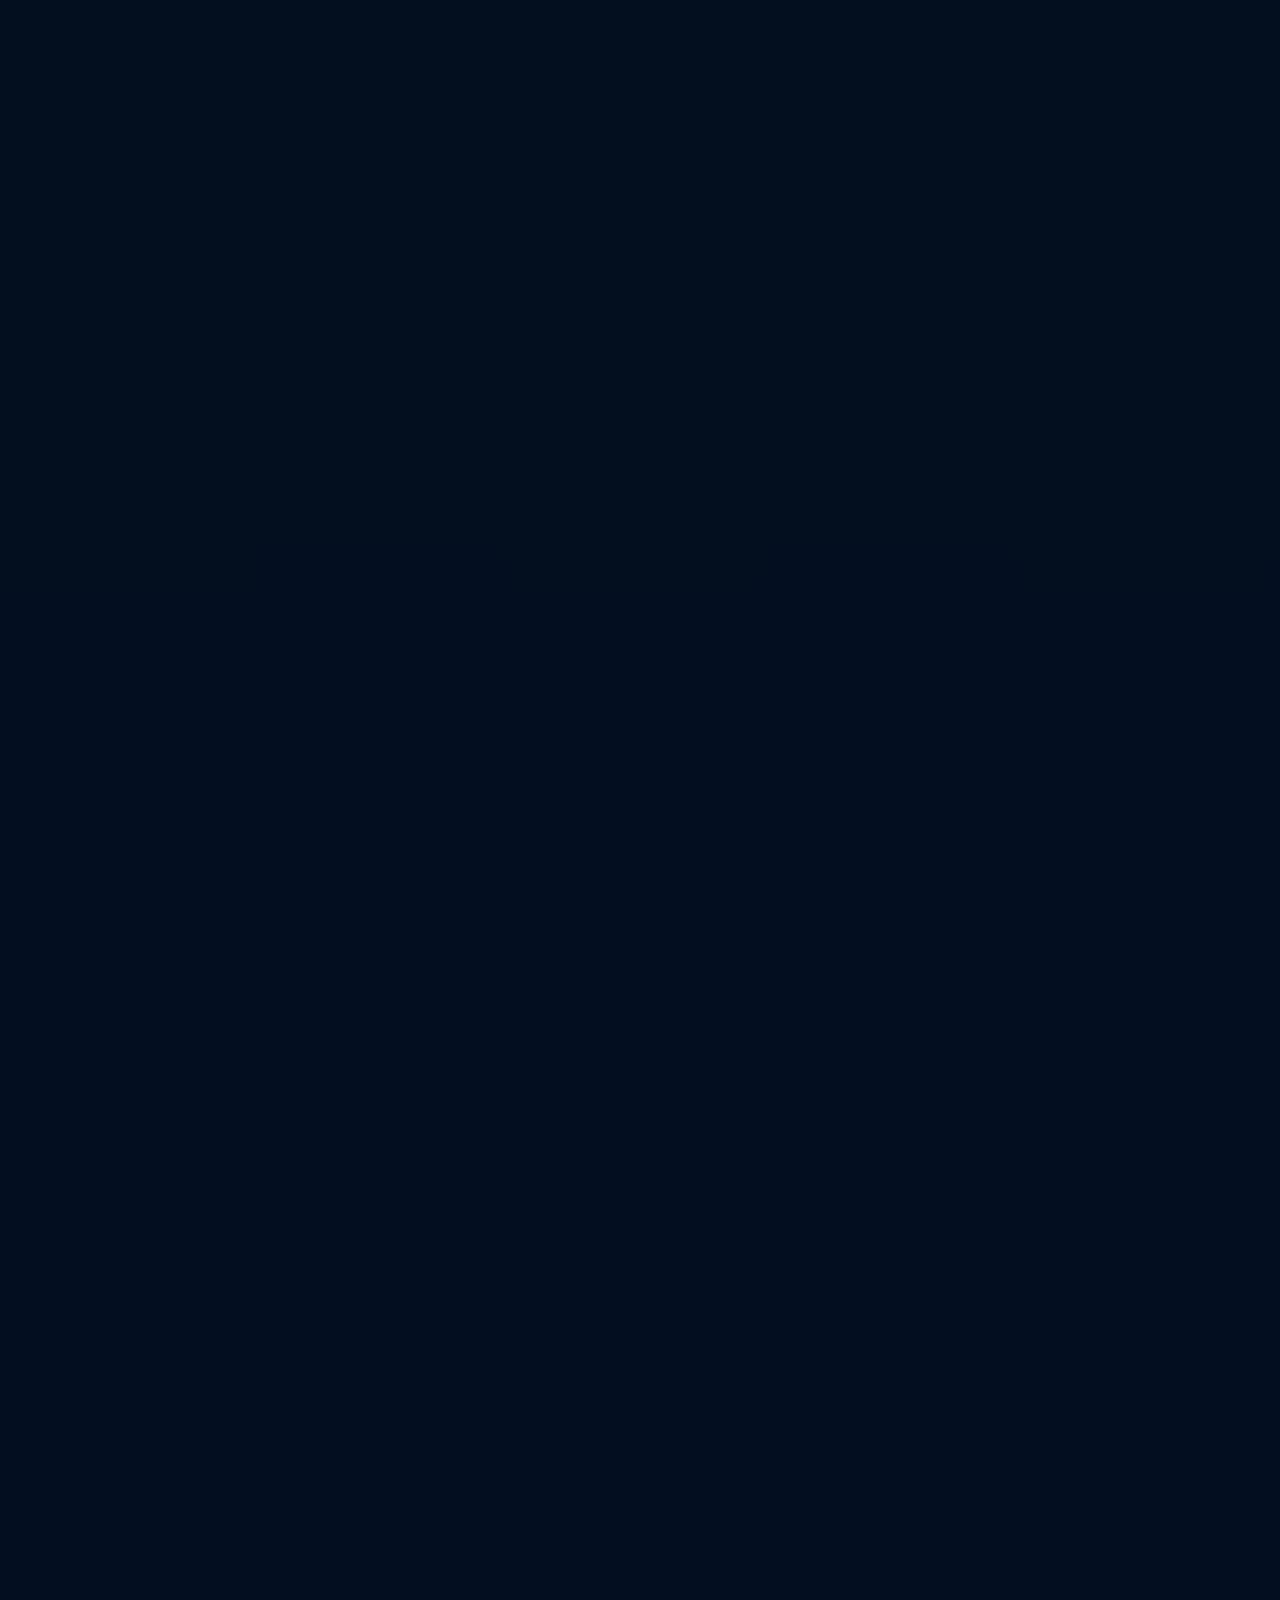
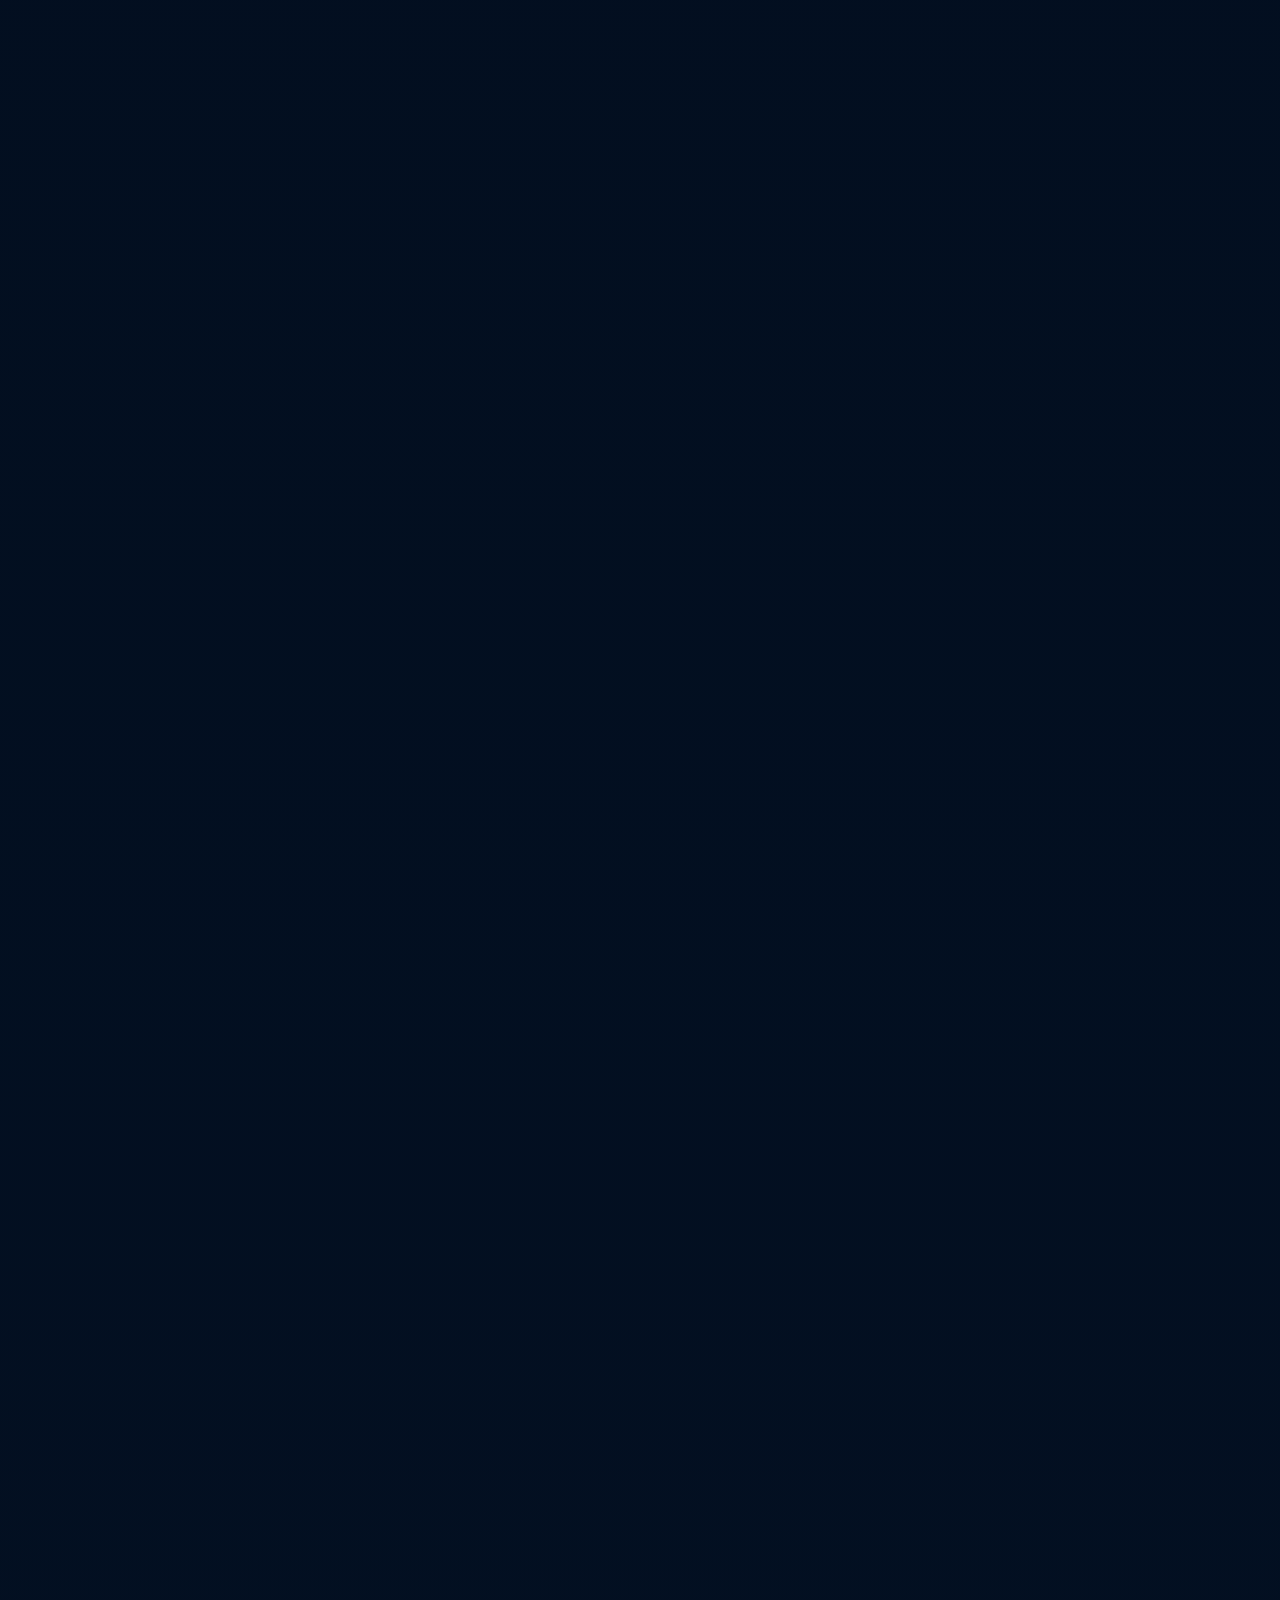
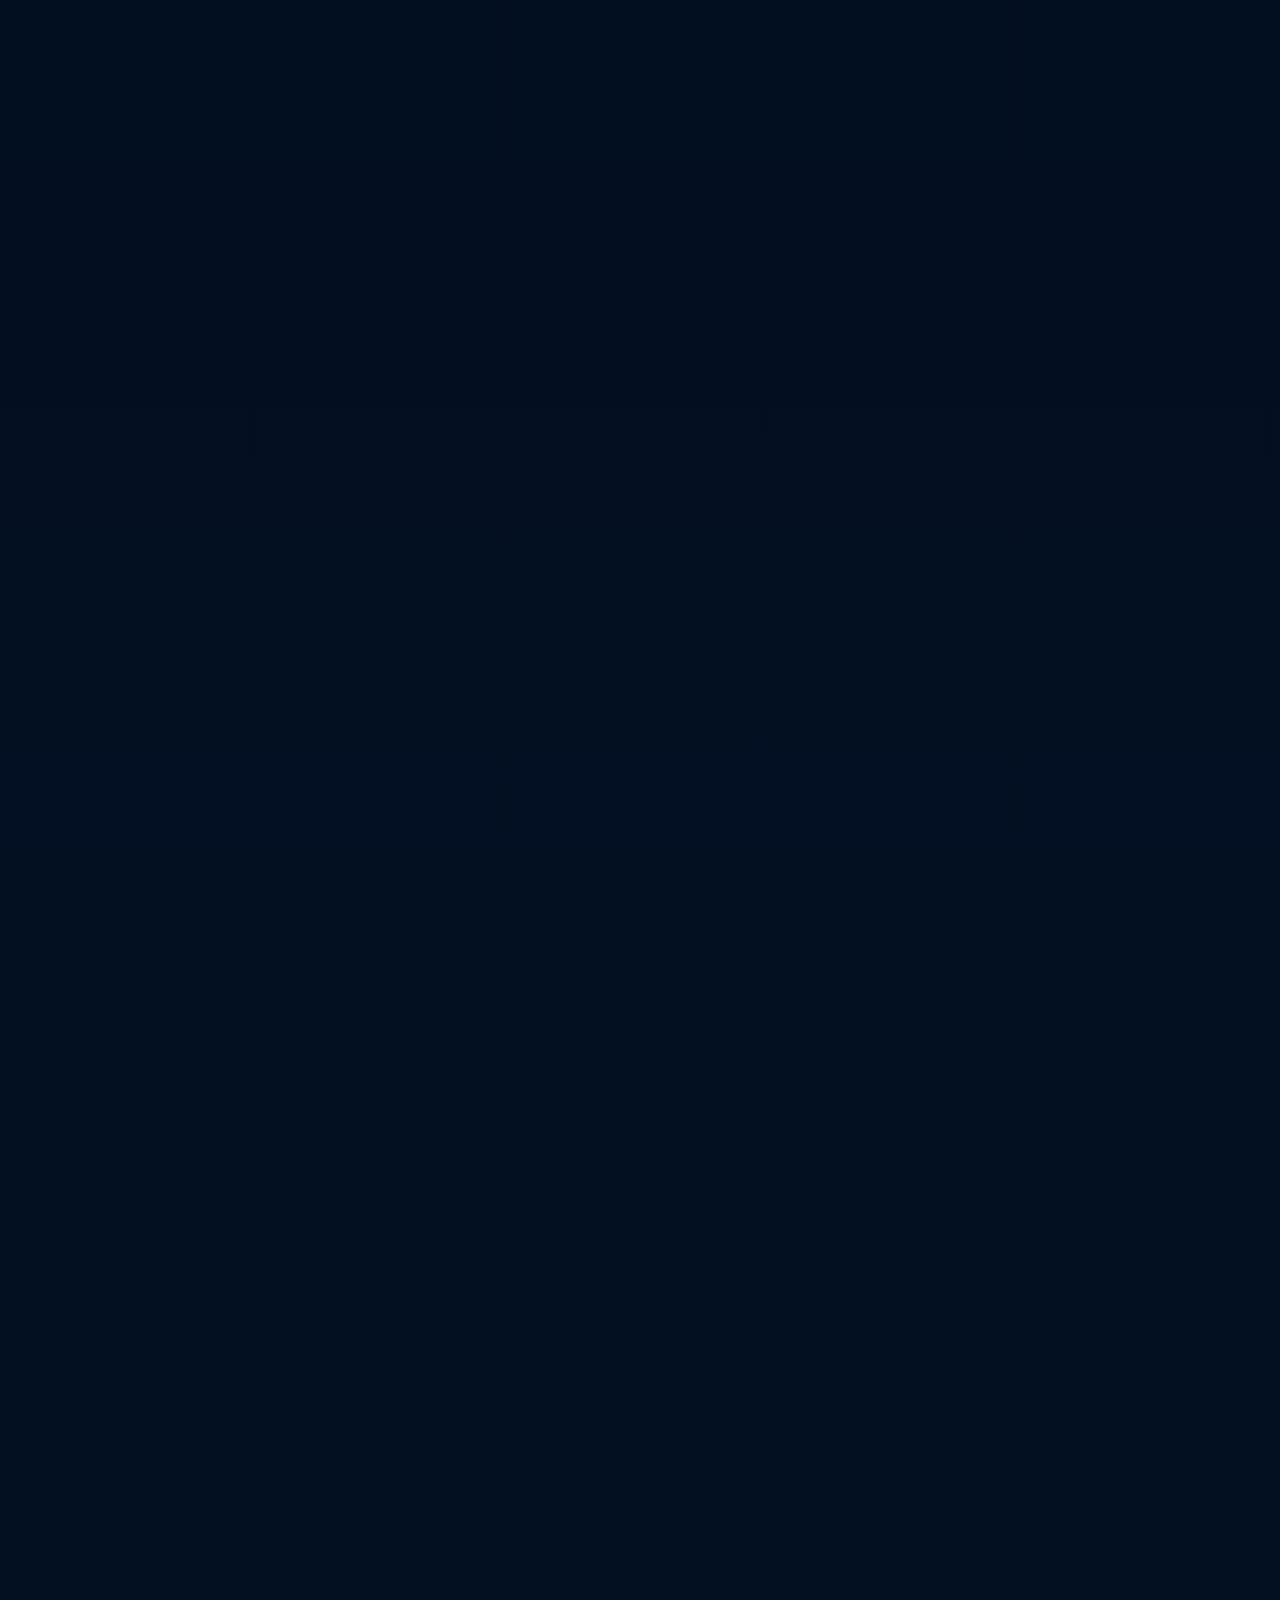
==== commit 74e6b988: "feat: allocation matrix link, Riya Nagrale as Lok Sabha VC, registrations closed page, bg papers lab" ====
--- a/guide.html
+++ b/guide.html
@@ -41,7 +41,7 @@
                     <a href="resources.html">Resources</a>
                     <a href="guide.html" class="active">Guide</a>
                 </div>
-                <a href="index.html#register" class="btn-primary nav-cta">Register Now</a>
+                <a href="register.html" class="btn-primary nav-cta">Register Now</a>
             </div>
             <button class="hamburger" id="hamburger" aria-label="Toggle menu">
                 <span></span>
@@ -212,8 +212,8 @@
         <div class="container">
             <h2 class="section-title">Allocation Matrix</h2>
             <div style="text-align:center;">
-            <p class="section-intro" style="margin-bottom:2rem;">Download the official CSMUN 2026 allocation matrix to see your committee and country/role assignments.</p>
-            <a href="https://docs.google.com/spreadsheets/d/YOUR_SHEET_ID/edit?usp=sharing" target="_blank" rel="noopener" class="btn-primary btn-large" style="font-size:1.1rem;">
+            <p class="section-intro" style="margin-bottom:2rem;">View the official CSMUN 2026 allocation matrix to see your committee and country/role assignments.</p>
+            <a href="https://docs.google.com/spreadsheets/d/1d-Xa39wW_glJ6VL1Mt7c0ZyIt0rA_I_ygR_Bat_Xhw8/edit?usp=sharing" target="_blank" rel="noopener" class="btn-primary btn-large" style="font-size:1.1rem;">
                 <svg xmlns="http://www.w3.org/2000/svg" width="20" height="20" viewBox="0 0 24 24" fill="none" stroke="currentColor" stroke-width="2.5" stroke-linecap="round" stroke-linejoin="round" style="display:inline;vertical-align:middle;margin-right:10px;">
                 <path d="M18 13v6a2 2 0 0 1-2 2H5a2 2 0 0 1-2-2V8a2 2 0 0 1 2-2h6"/>
                 <polyline points="15 3 21 3 21 9"/>
--- a/styles.css
+++ b/styles.css
@@ -197,9 +197,15 @@
     bottom: -12px;
     left: 50%;
     transform: translateX(-50%);
-    width: 70%;
+    width: 0%;
     height: 2px;
     background: linear-gradient(90deg, transparent, #d4af37, #f5e6b8, #d4af37, transparent);
+    transition: width 1s cubic-bezier(0.22, 1, 0.36, 1);
+    border-radius: 2px;
+}
+
+.section-title.title-visible::after {
+    width: 70%;
 }
 
 .section-label {
@@ -297,6 +303,7 @@
 }
 
 @media (max-width: 768px) {
+    .nav-pill { display: none; }
     .hamburger {
         display: flex;
     }
@@ -433,6 +440,18 @@
 .nav-links {
     display: flex;
     gap: 2rem;
+    position: relative;
+}
+
+.nav-pill {
+    position: absolute;
+    bottom: -4px;
+    height: 3px;
+    background: linear-gradient(90deg, var(--gold-dark), var(--gold-light));
+    border-radius: 3px;
+    transition: left 0.35s cubic-bezier(0.22,1,0.36,1), width 0.35s cubic-bezier(0.22,1,0.36,1);
+    box-shadow: 0 0 10px rgba(250,204,21,0.6);
+    pointer-events: none;
 }
 
 .nav-links a {
@@ -445,22 +464,10 @@
     transition: color var(--transition-fast);
 }
 .nav-links a::after {
-    content: '';
-    position: absolute;
-    bottom: -2px;
-    left: 0;
-    width: 0;
-    height: 2px;
-    background: linear-gradient(90deg, var(--gold), var(--gold-light));
-    transition: width var(--transition-normal);
-    border-radius: 2px;
+    display: none;
 }
 .nav-links a:hover {
     color: var(--gold);
-}
-.nav-links a:hover::after,
-.nav-links a.active::after {
-    width: 100%;
 }
 .nav-links a.active {
     color: var(--gold);
@@ -628,6 +635,7 @@
     align-items: center;
     justify-content: center;
     animation: fadeInUp 0.8s ease both;
+    animation-play-state: paused;
 }
 
 #glbModelContainer {
@@ -777,9 +785,11 @@
 }
 .hero-tagline p:first-child {
     animation: fadeInUp 0.8s ease 0.3s both;
+    animation-play-state: paused;
 }
 .hero-tagline p:last-child {
     animation: fadeInUp 0.8s ease 0.6s both;
+    animation-play-state: paused;
 }
 
 .hero-subtitle-bottom {
@@ -790,6 +800,7 @@
     font-size: 1rem;
     opacity: 0.8;
     animation: fadeInUp 0.8s ease 0.9s both;
+    animation-play-state: paused;
 }
 
 .hero-buttons {
@@ -799,6 +810,7 @@
     justify-content: center;
     flex-wrap: wrap;
     animation: fadeInUp 0.8s ease 1.2s both;
+    animation-play-state: paused;
 }
 
 /* ==================== GLASS CARD ==================== */
@@ -1640,6 +1652,12 @@
     height: 1px;
     background: linear-gradient(90deg, transparent, var(--gold), transparent);
     opacity: 0.5;
+    width: 0%;
+    transition: width 1.5s ease;
+}
+
+footer.footer-visible::before {
+    width: 100%;
 }
 
 .footer-content {
@@ -3681,8 +3699,24 @@
   border-radius: 1rem;
   padding: 2rem;
   text-align: center;
-  transition: all 0.4s ease;
-}
+  opacity: 0;
+  transform: perspective(600px) rotateY(90deg) translateZ(20px);
+  transition:
+    opacity 0.6s ease,
+    transform 0.6s cubic-bezier(0.22, 1, 0.36, 1);
+}
+
+.why-card.in-view {
+  opacity: 1;
+  transform: perspective(600px) rotateY(0deg) translateZ(0);
+}
+
+.why-card:nth-child(1) { transition-delay: 0.0s; }
+.why-card:nth-child(2) { transition-delay: 0.1s; }
+.why-card:nth-child(3) { transition-delay: 0.2s; }
+.why-card:nth-child(4) { transition-delay: 0.3s; }
+.why-card:nth-child(5) { transition-delay: 0.4s; }
+.why-card:nth-child(6) { transition-delay: 0.5s; }
 
 .why-card:hover {
   transform: translateY(-10px);
@@ -4601,3 +4635,402 @@
     font-size: 0.85rem;
   }
 }
+
+/* ============================================================
+   HIGHWAY COMMITTEES — COMPLETE REBUILD
+   Pure CSS layout, Canvas road, zero breakage
+   ============================================================ */
+
+.highway-scene {
+  position: relative;
+  width: 100%;
+  overflow: hidden;
+  padding: 0 0 6rem;
+  perspective: 1px;
+}
+
+.highway-fog {
+  position: absolute;
+  left: 0;
+  right: 0;
+  height: 180px;
+  pointer-events: none;
+  z-index: 10;
+}
+.highway-fog--top {
+  top: 0;
+  background: linear-gradient(180deg, #000 0%, transparent 100%);
+}
+.highway-fog--bottom {
+  bottom: 0;
+  background: linear-gradient(0deg, #000 0%, transparent 100%);
+}
+
+.highway-headlights {
+  position: absolute;
+  bottom: 0;
+  left: 50%;
+  transform: translateX(-50%);
+  width: 0;
+  height: 0;
+  border-left: 260px solid transparent;
+  border-right: 260px solid transparent;
+  border-bottom: 900px solid rgba(255, 240, 180, 0.025);
+  pointer-events: none;
+  z-index: 1;
+  filter: blur(30px);
+}
+
+.highway-canvas {
+  position: absolute;
+  top: 0;
+  left: 0;
+  width: 100%;
+  height: 100%;
+  z-index: 0;
+  pointer-events: none;
+}
+
+.highway-stops {
+  position: relative;
+  z-index: 5;
+  display: flex;
+  flex-direction: column;
+  gap: 0;
+  width: 100%;
+}
+
+.hw-stop {
+  display: flex;
+  align-items: center;
+  width: 100%;
+  min-height: 580px;
+  padding: 3rem 0;
+  position: relative;
+  box-sizing: border-box;
+}
+
+.hw-stop--left {
+  justify-content: flex-start;
+  padding-left: clamp(0.5rem, 2vw, 3rem);
+}
+
+.hw-stop--right {
+  justify-content: flex-end;
+  padding-right: clamp(0.5rem, 2vw, 3rem);
+}
+
+.hw-exit-ramp {
+  position: absolute;
+  top: 50%;
+  transform: translateY(-50%);
+  height: 3px;
+  width: clamp(40px, 8vw, 120px);
+  z-index: 3;
+}
+
+.hw-exit-ramp--left {
+  right: calc(50% - clamp(175px, 18vw, 360px) / 2);
+  background: linear-gradient(90deg, transparent, rgba(250,204,21,0.6), rgba(250,204,21,0.3));
+  border-radius: 2px;
+}
+
+.hw-exit-ramp--right {
+  left: calc(50% - clamp(175px, 18vw, 360px) / 2);
+  background: linear-gradient(270deg, transparent, rgba(250,204,21,0.6), rgba(250,204,21,0.3));
+  border-radius: 2px;
+}
+
+.hw-exit-ramp::after {
+  content: '';
+  position: absolute;
+  inset: -3px 0;
+  background: inherit;
+  filter: blur(6px);
+  opacity: 0.5;
+  border-radius: 4px;
+}
+
+.hw-card {
+  width: clamp(300px, 36vw, 460px);
+  min-height: 520px;
+  padding: 2rem 1.75rem;
+  background: linear-gradient(
+    160deg,
+    rgba(255,255,255,0.07) 0%,
+    rgba(255,255,255,0.03) 50%,
+    rgba(250,204,21,0.03) 100%
+  );
+  backdrop-filter: blur(24px) saturate(180%);
+  -webkit-backdrop-filter: blur(24px) saturate(180%);
+  border: 1px solid rgba(250,204,21,0.22);
+  border-radius: 1.5rem;
+  padding: 1.75rem 1.5rem;
+  display: flex;
+  flex-direction: column;
+  align-items: center;
+  text-align: center;
+  gap: 0.6rem;
+  position: relative;
+  box-shadow:
+    0 0 0 1px rgba(250,204,21,0.06) inset,
+    0 20px 60px rgba(0,0,0,0.6),
+    0 0 80px rgba(250,204,21,0.05);
+  transition: transform 0.4s ease, border-color 0.4s ease, box-shadow 0.4s ease;
+  cursor: default;
+  opacity: 0;
+  transform: translateY(40px) scale(0.97);
+}
+
+.hw-card::before {
+  content: '';
+  position: absolute;
+  top: 50%;
+  right: -120px;
+  transform: translateY(-50%);
+  width: 120px;
+  height: 60px;
+  background: linear-gradient(90deg, transparent, rgba(250,204,21,0.15));
+  clip-path: polygon(0% 40%, 100% 0%, 100% 100%, 0% 60%);
+  opacity: 0;
+  transition: opacity 0.4s;
+  pointer-events: none;
+  border-radius: 0;
+}
+
+.hw-stop--right .hw-card::before {
+  right: auto;
+  left: -120px;
+  background: linear-gradient(270deg, transparent, rgba(250,204,21,0.15));
+  clip-path: polygon(100% 40%, 0% 0%, 0% 100%, 100% 60%);
+}
+
+.hw-card:hover::before { opacity: 1; }
+
+.hw-card::after {
+  content: '';
+  position: absolute;
+  top: 0;
+  left: 0;
+  right: 0;
+  height: 1px;
+  background: linear-gradient(90deg, transparent, rgba(255,255,255,0.2), transparent);
+  border-radius: 1.5rem 1.5rem 0 0;
+}
+
+.hw-card.in-view {
+  opacity: 1;
+  transform: translateY(0) scale(1);
+  transition:
+    opacity 0.7s cubic-bezier(0.22,1,0.36,1),
+    transform 0.7s cubic-bezier(0.22,1,0.36,1),
+    border-color 0.4s ease,
+    box-shadow 0.4s ease;
+}
+
+.hw-card:hover {
+  transform: translateY(-8px) scale(1.02);
+  border-color: rgba(250,204,21,0.5);
+  box-shadow:
+    0 0 0 1px rgba(250,204,21,0.15) inset,
+    0 30px 80px rgba(0,0,0,0.7),
+    0 0 60px rgba(250,204,21,0.15);
+}
+
+.hw-card__exit-badge {
+  font-size: 0.6rem;
+  font-weight: 800;
+  letter-spacing: 0.3em;
+  color: var(--gold);
+  background: rgba(250,204,21,0.08);
+  border: 1px solid rgba(250,204,21,0.25);
+  border-radius: 2rem;
+  padding: 0.2rem 0.75rem;
+  text-transform: uppercase;
+  margin-bottom: 0.25rem;
+}
+
+.hw-card__img-wrap {
+  position: relative;
+  width: 120px;
+  height: 120px;
+  margin: 0.25rem auto;
+}
+
+.hw-card__img {
+  width: 100%;
+  height: 100%;
+  border-radius: 50%;
+  object-fit: cover;
+  border: 2.5px solid rgba(250,204,21,0.35);
+  display: block;
+  transition: border-color 0.3s, transform 0.3s;
+  position: relative;
+  z-index: 1;
+}
+
+.hw-card:hover .hw-card__img {
+  border-color: var(--gold);
+  transform: scale(1.06);
+}
+
+.hw-card__img-glow {
+  position: absolute;
+  inset: -8px;
+  border-radius: 50%;
+  background: radial-gradient(circle, rgba(250,204,21,0.2) 0%, transparent 70%);
+  opacity: 0;
+  transition: opacity 0.4s;
+  z-index: 0;
+}
+
+.hw-card:hover .hw-card__img-glow { opacity: 1; }
+
+.hw-card__abbr {
+  font-family: var(--font-heading);
+  font-size: 2.4rem;
+  font-weight: 900;
+  color: var(--gold);
+  line-height: 1;
+  letter-spacing: 0.04em;
+  margin-top: 0.25rem;
+  background: linear-gradient(135deg, #f5e6b8, #d4af37, #f5e6b8);
+  background-size: 200% 200%;
+  -webkit-background-clip: text;
+  -webkit-text-fill-color: transparent;
+  background-clip: text;
+  animation: goldFlow 5s ease infinite;
+}
+
+.hw-card__name {
+  font-size: 0.88rem;
+  color: var(--gray-300);
+  line-height: 1.4;
+  font-weight: 500;
+  letter-spacing: 0.01em;
+}
+
+.hw-card__divider {
+  width: 40px;
+  height: 1.5px;
+  background: linear-gradient(90deg, transparent, var(--gold), transparent);
+  border-radius: 2px;
+  margin: 0.25rem auto;
+  flex-shrink: 0;
+}
+
+.hw-card__agenda {
+  font-size: 0.82rem;
+  color: var(--gray-400);
+  line-height: 1.65;
+  display: flex;
+  flex-direction: column;
+  gap: 0.3rem;
+}
+
+.hw-card__agenda-label {
+  font-size: 0.58rem;
+  font-weight: 800;
+  letter-spacing: 0.25em;
+  color: var(--gold);
+  opacity: 0.7;
+  display: block;
+}
+
+.hw-card__desc {
+  font-size: 0.79rem;
+  color: var(--gray-500);
+  line-height: 1.6;
+  font-style: italic;
+  margin-top: auto;
+}
+
+.hw-card__footer {
+  display: flex;
+  align-items: center;
+  justify-content: space-between;
+  width: 100%;
+  margin-top: 0.5rem;
+  padding-top: 0.75rem;
+  border-top: 1px solid rgba(255,255,255,0.06);
+  gap: 0.5rem;
+}
+
+.hw-card__level {
+  font-size: 0.65rem;
+  font-weight: 700;
+  letter-spacing: 0.12em;
+  text-transform: uppercase;
+  padding: 0.25rem 0.65rem;
+  border-radius: 1rem;
+}
+.hw-card__level--hard {
+  background: rgba(239,68,68,0.12);
+  border: 1px solid rgba(239,68,68,0.3);
+  color: #f87171;
+}
+.hw-card__level--mid {
+  background: rgba(250,204,21,0.1);
+  border: 1px solid rgba(250,204,21,0.3);
+  color: var(--gold);
+}
+.hw-card__level--easy {
+  background: rgba(34,197,94,0.1);
+  border: 1px solid rgba(34,197,94,0.3);
+  color: #4ade80;
+}
+
+.hw-card__btn {
+  display: inline-flex;
+  align-items: center;
+  gap: 0.3rem;
+  font-size: 0.65rem;
+  font-weight: 700;
+  color: var(--gold);
+  border: 1px dashed rgba(250,204,21,0.35);
+  border-radius: 0.4rem;
+  padding: 0.25rem 0.6rem;
+  opacity: 0.7;
+  letter-spacing: 0.05em;
+}
+
+.hw-stop[data-index="0"] .hw-card { transition-delay: 0s; }
+.hw-stop[data-index="1"] .hw-card { transition-delay: 0.1s; }
+.hw-stop[data-index="2"] .hw-card { transition-delay: 0.15s; }
+.hw-stop[data-index="3"] .hw-card { transition-delay: 0.1s; }
+.hw-stop[data-index="4"] .hw-card { transition-delay: 0.15s; }
+.hw-stop[data-index="5"] .hw-card { transition-delay: 0.1s; }
+
+@media (max-width: 768px) {
+  .highway-scene {
+    padding: 0 0 4rem;
+  }
+  .highway-headlights { display: none; }
+  .hw-exit-ramp { display: none; }
+
+  .hw-stop {
+    justify-content: center !important;
+    padding: 1.25rem 1rem !important;
+    min-height: 0;
+  }
+
+  .hw-card {
+    width: 100%;
+    max-width: 380px;
+    min-height: 0;
+    opacity: 1 !important;
+    transform: none !important;
+  }
+
+  .hw-card__abbr { font-size: 1.6rem; }
+  .hw-card__img-wrap { width: 80px; height: 80px; }
+}
+
+@media (max-width: 480px) {
+  .hw-card {
+    padding: 1.25rem 1rem;
+    border-radius: 1rem;
+  }
+  .hw-card__abbr { font-size: 1.4rem; }
+  .hw-card__agenda { font-size: 0.7rem; }
+}
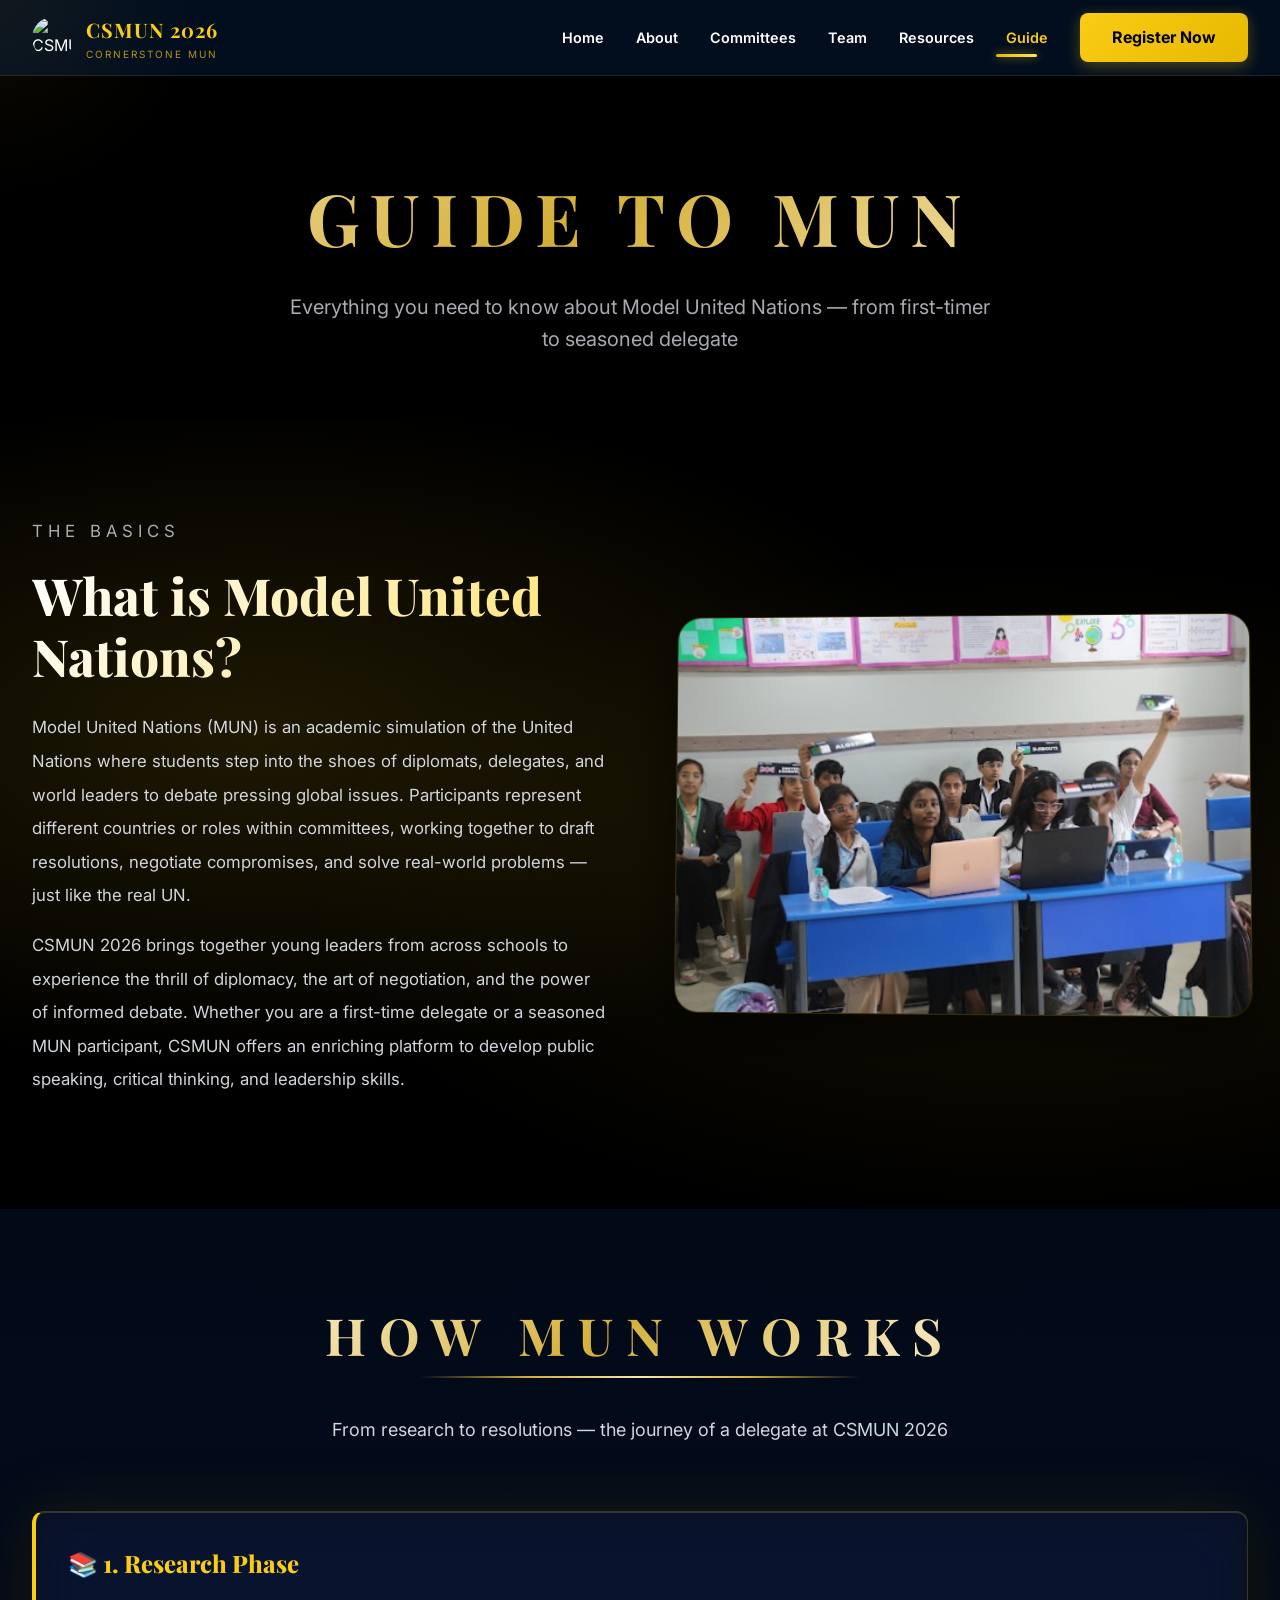
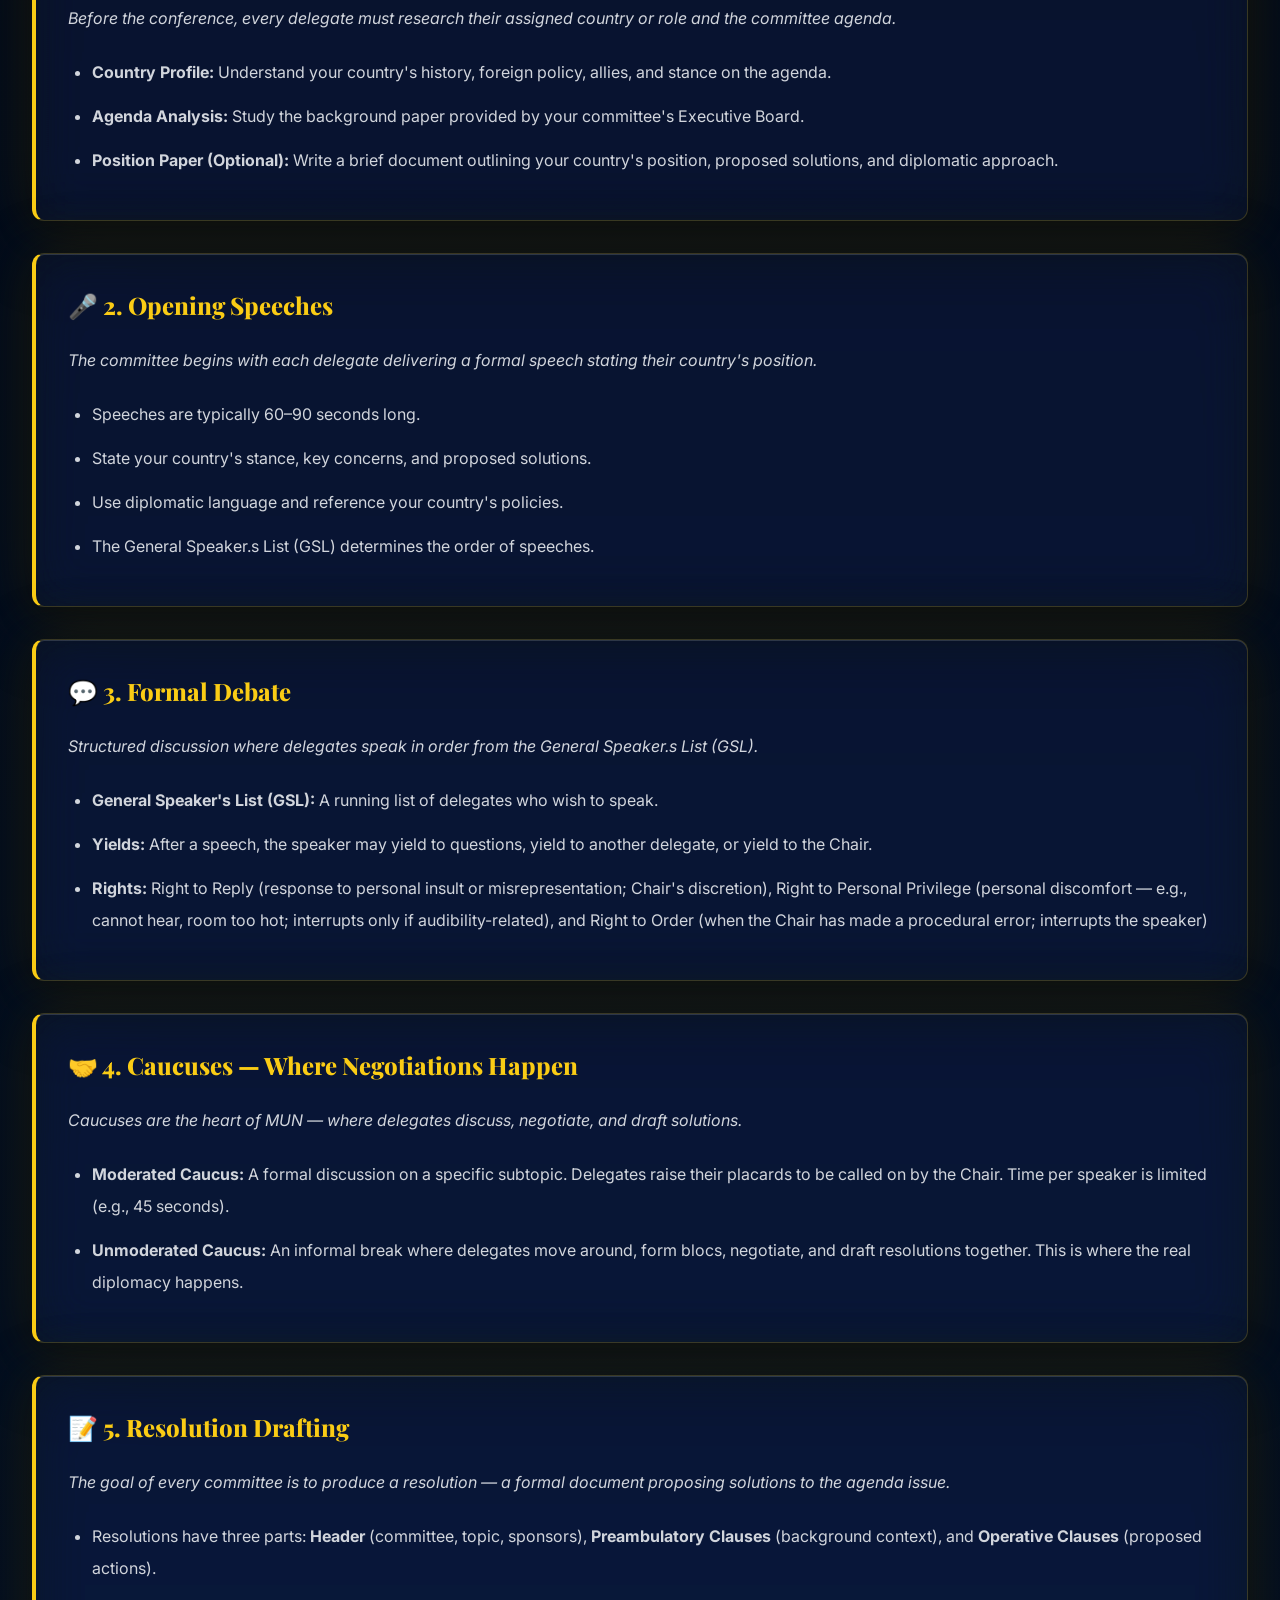
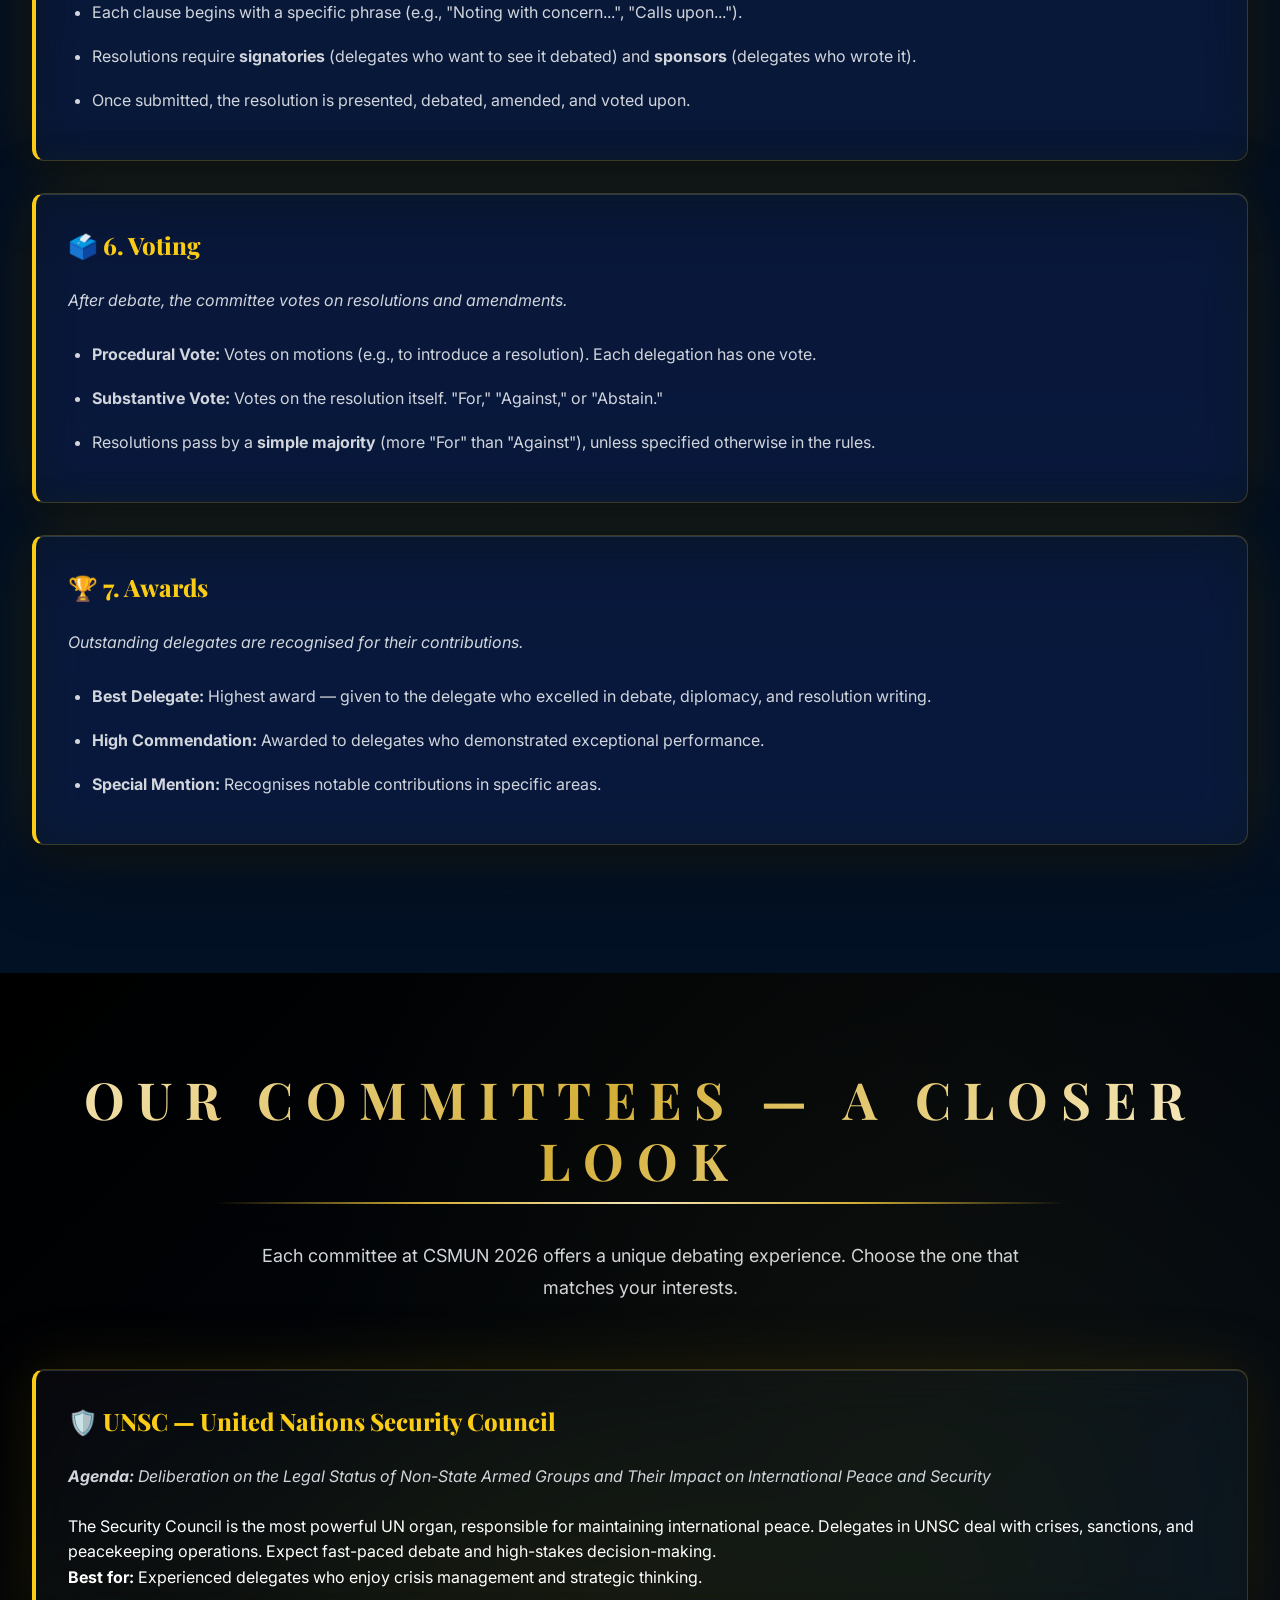
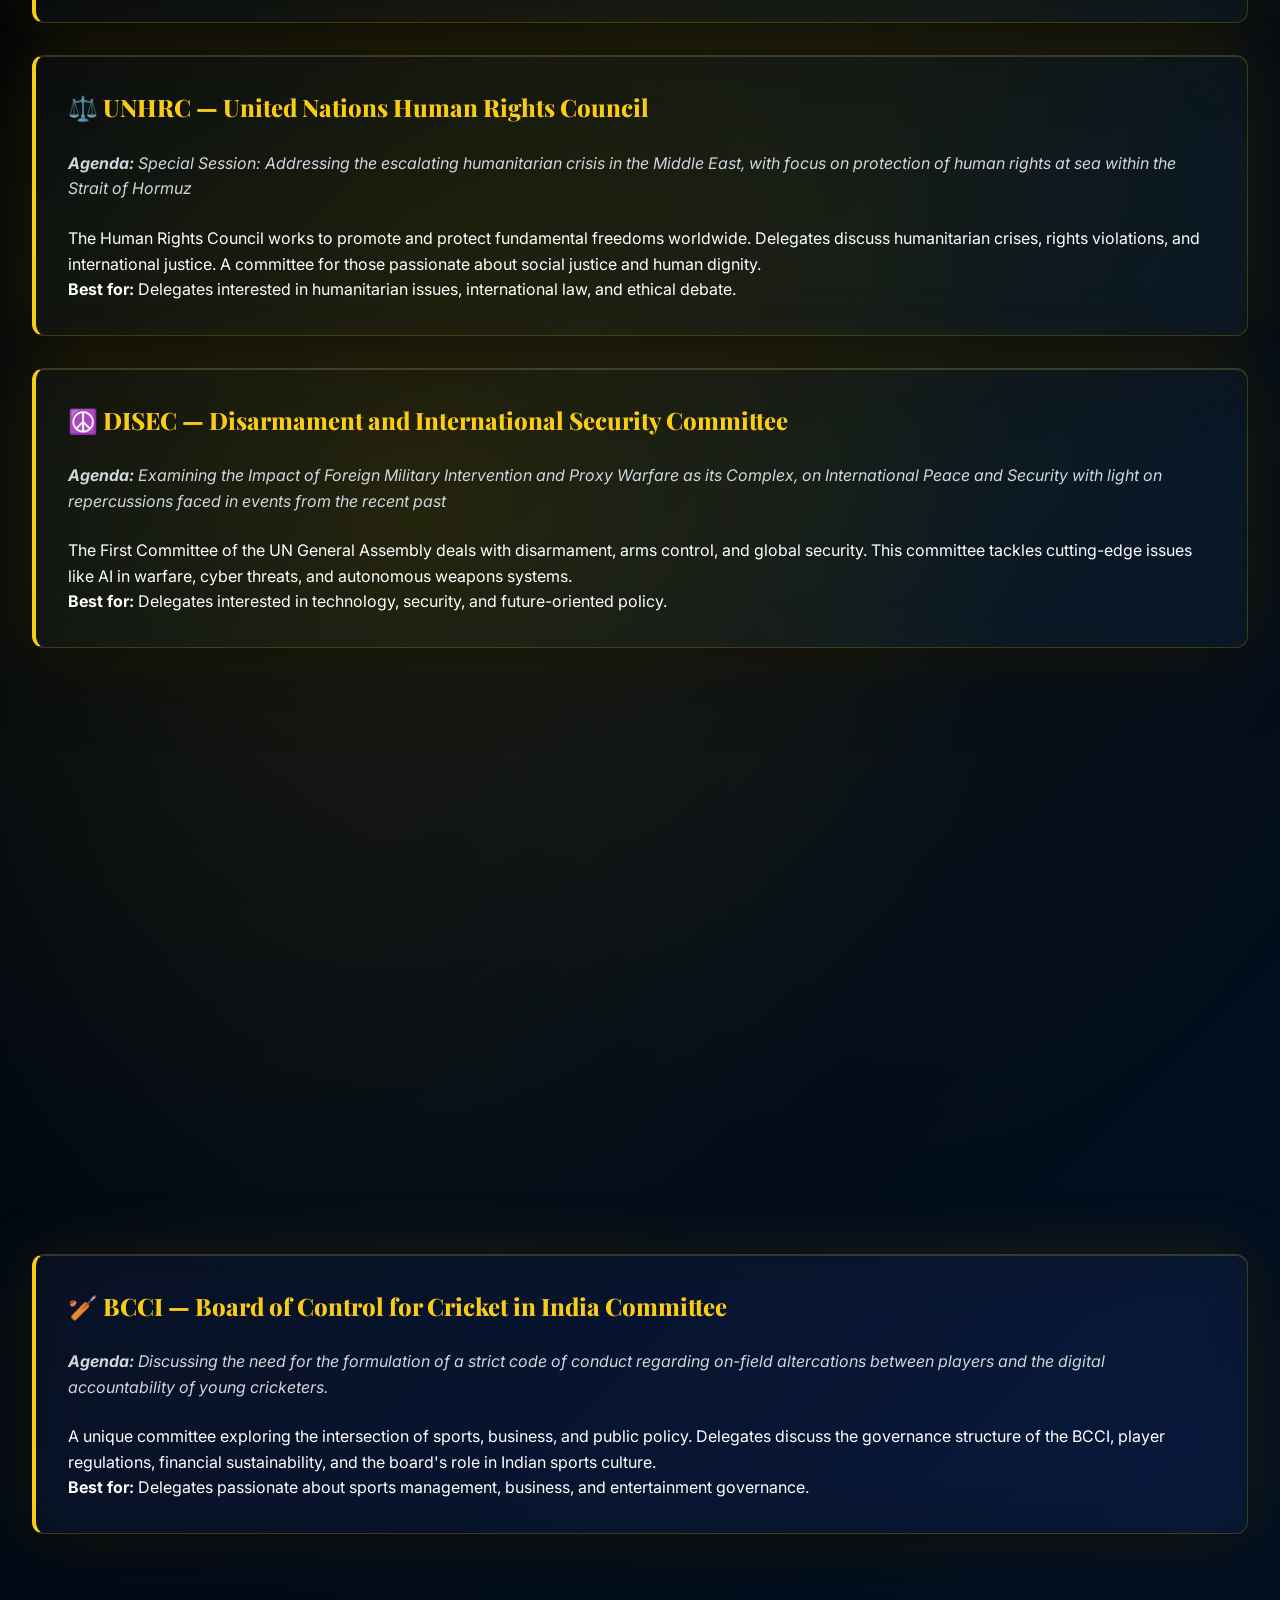
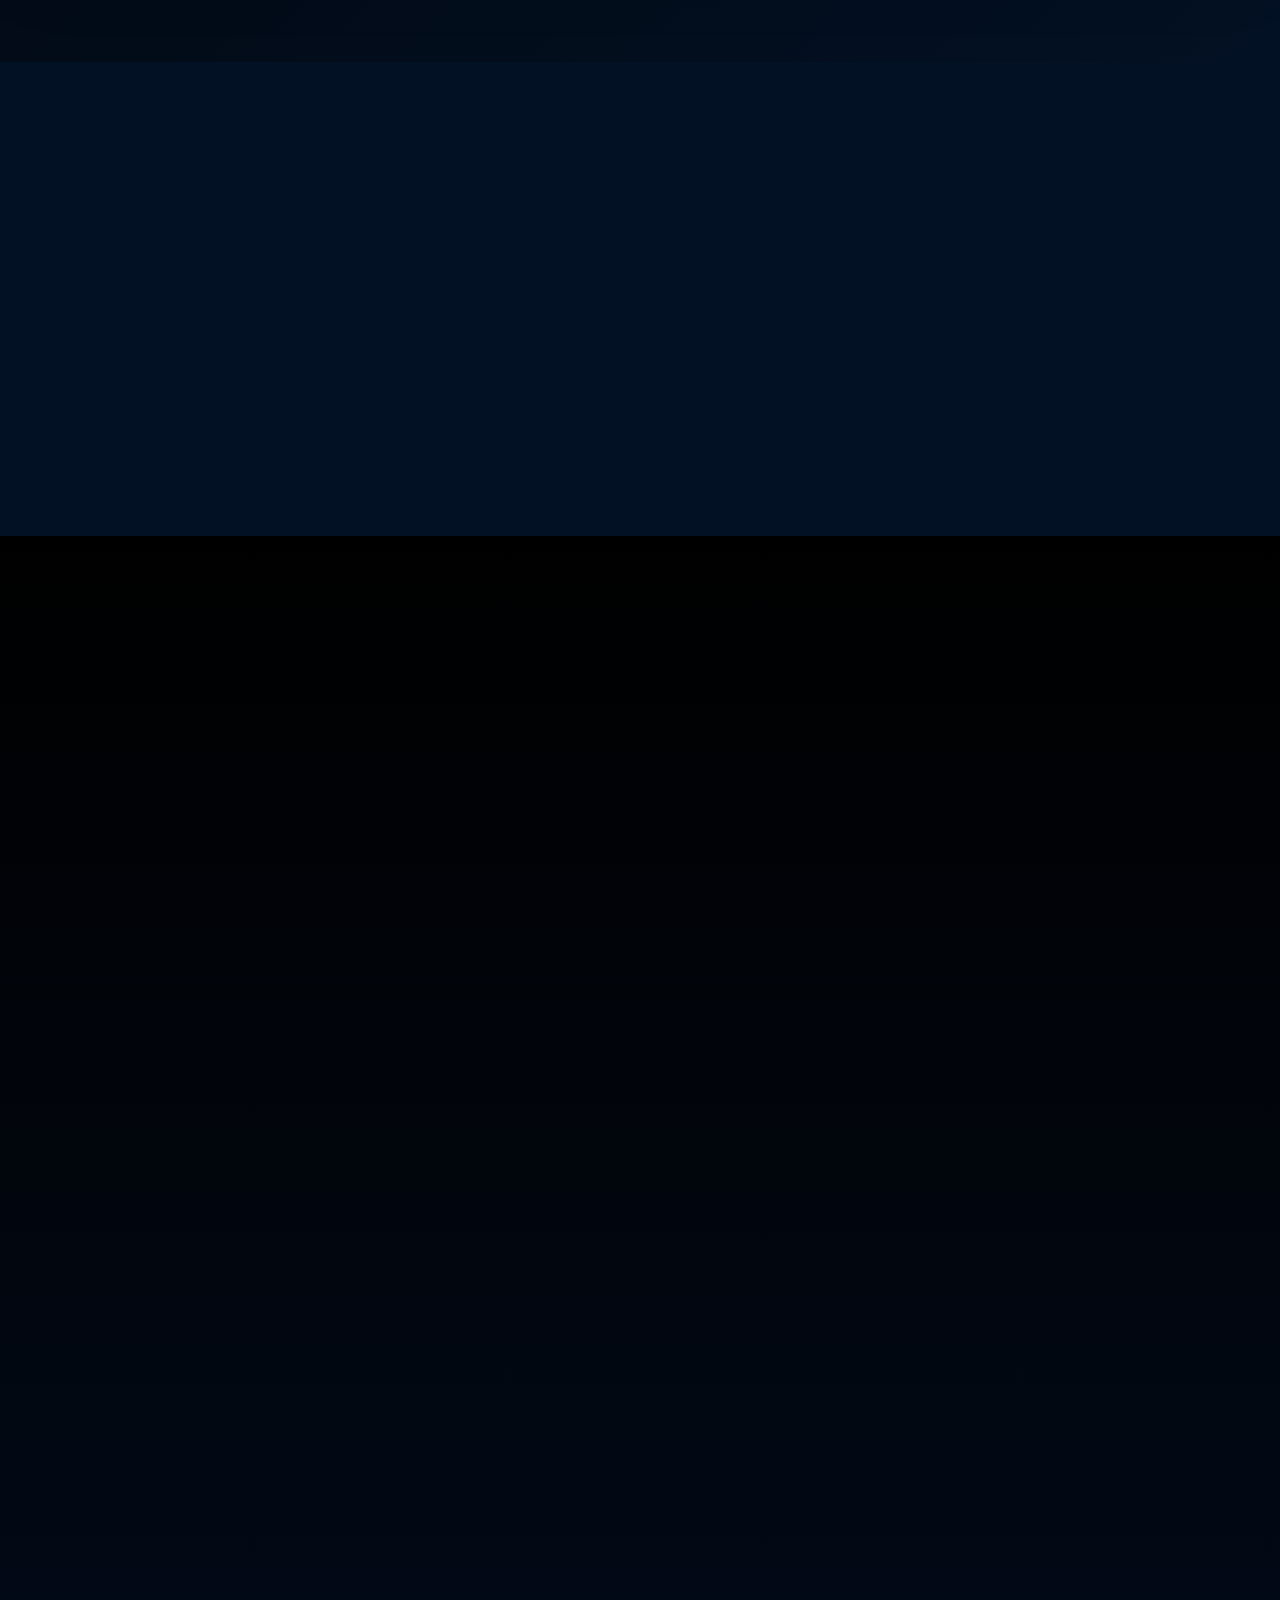
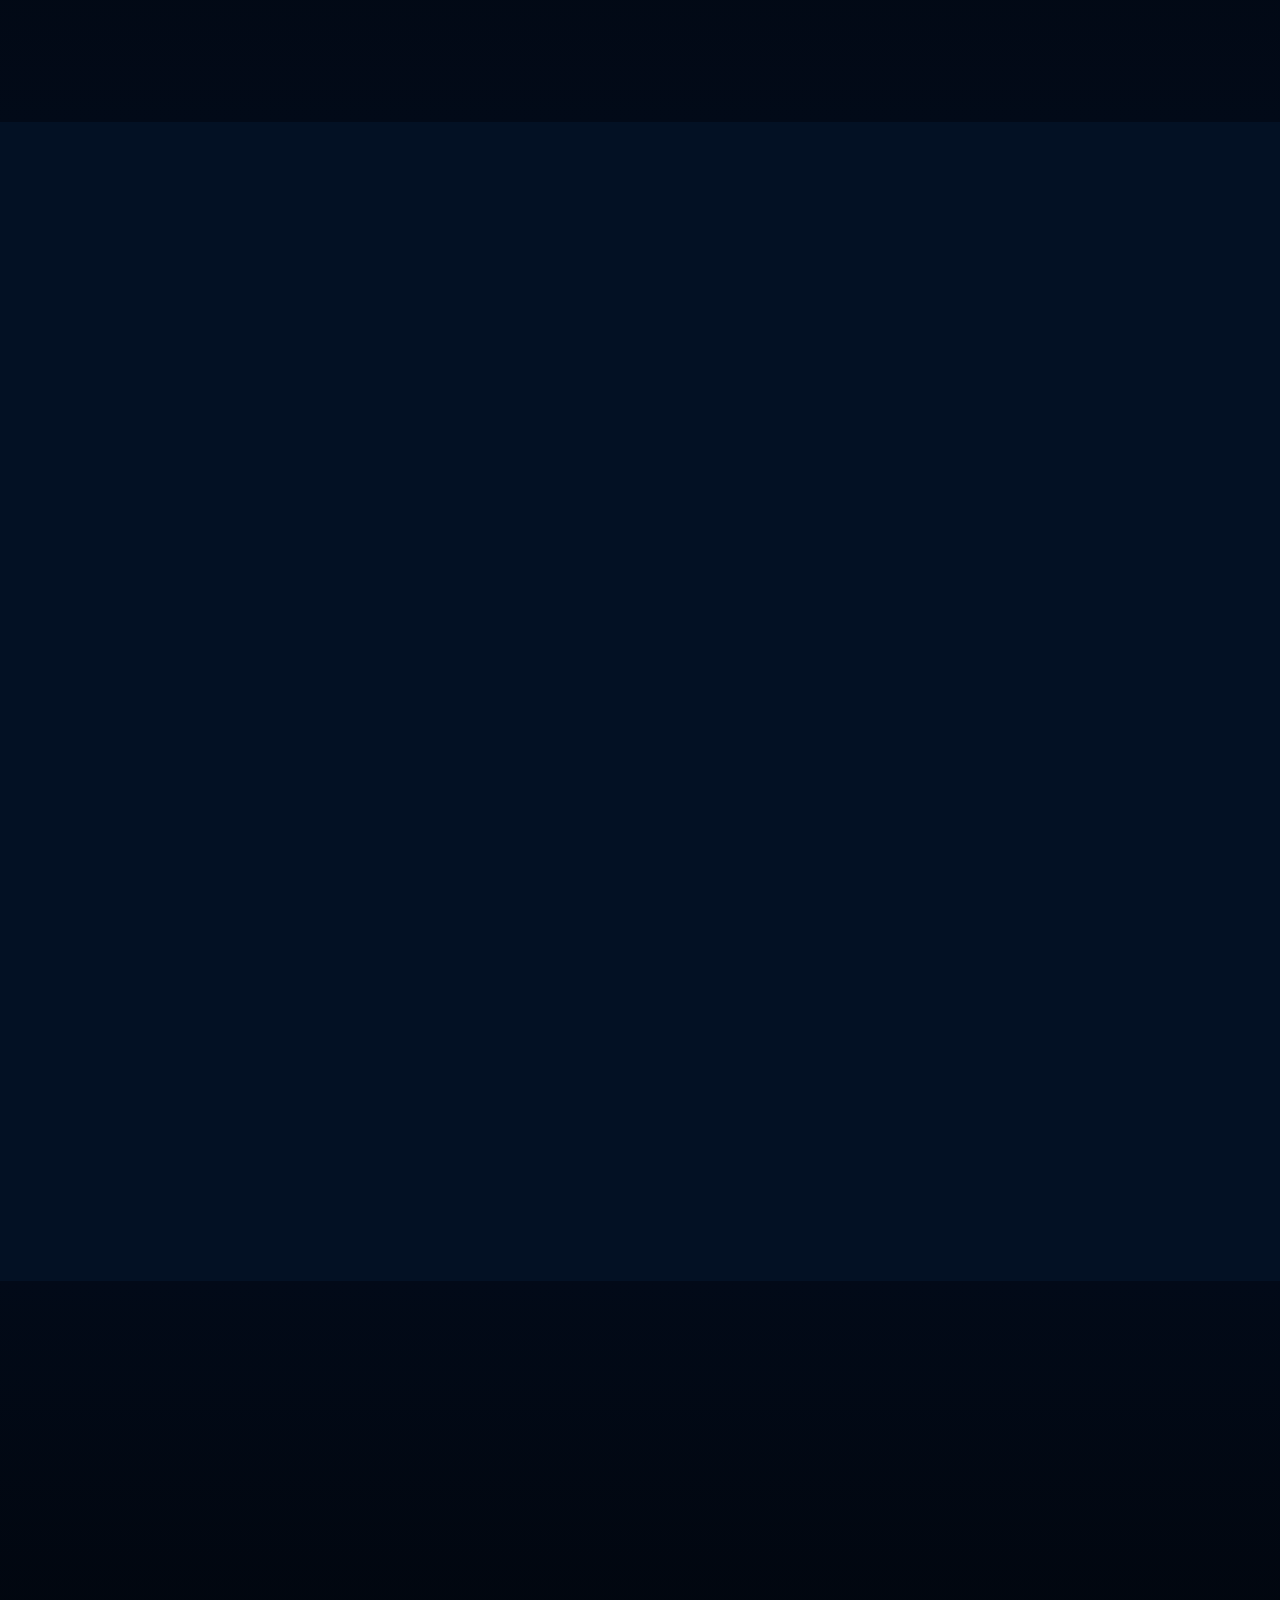
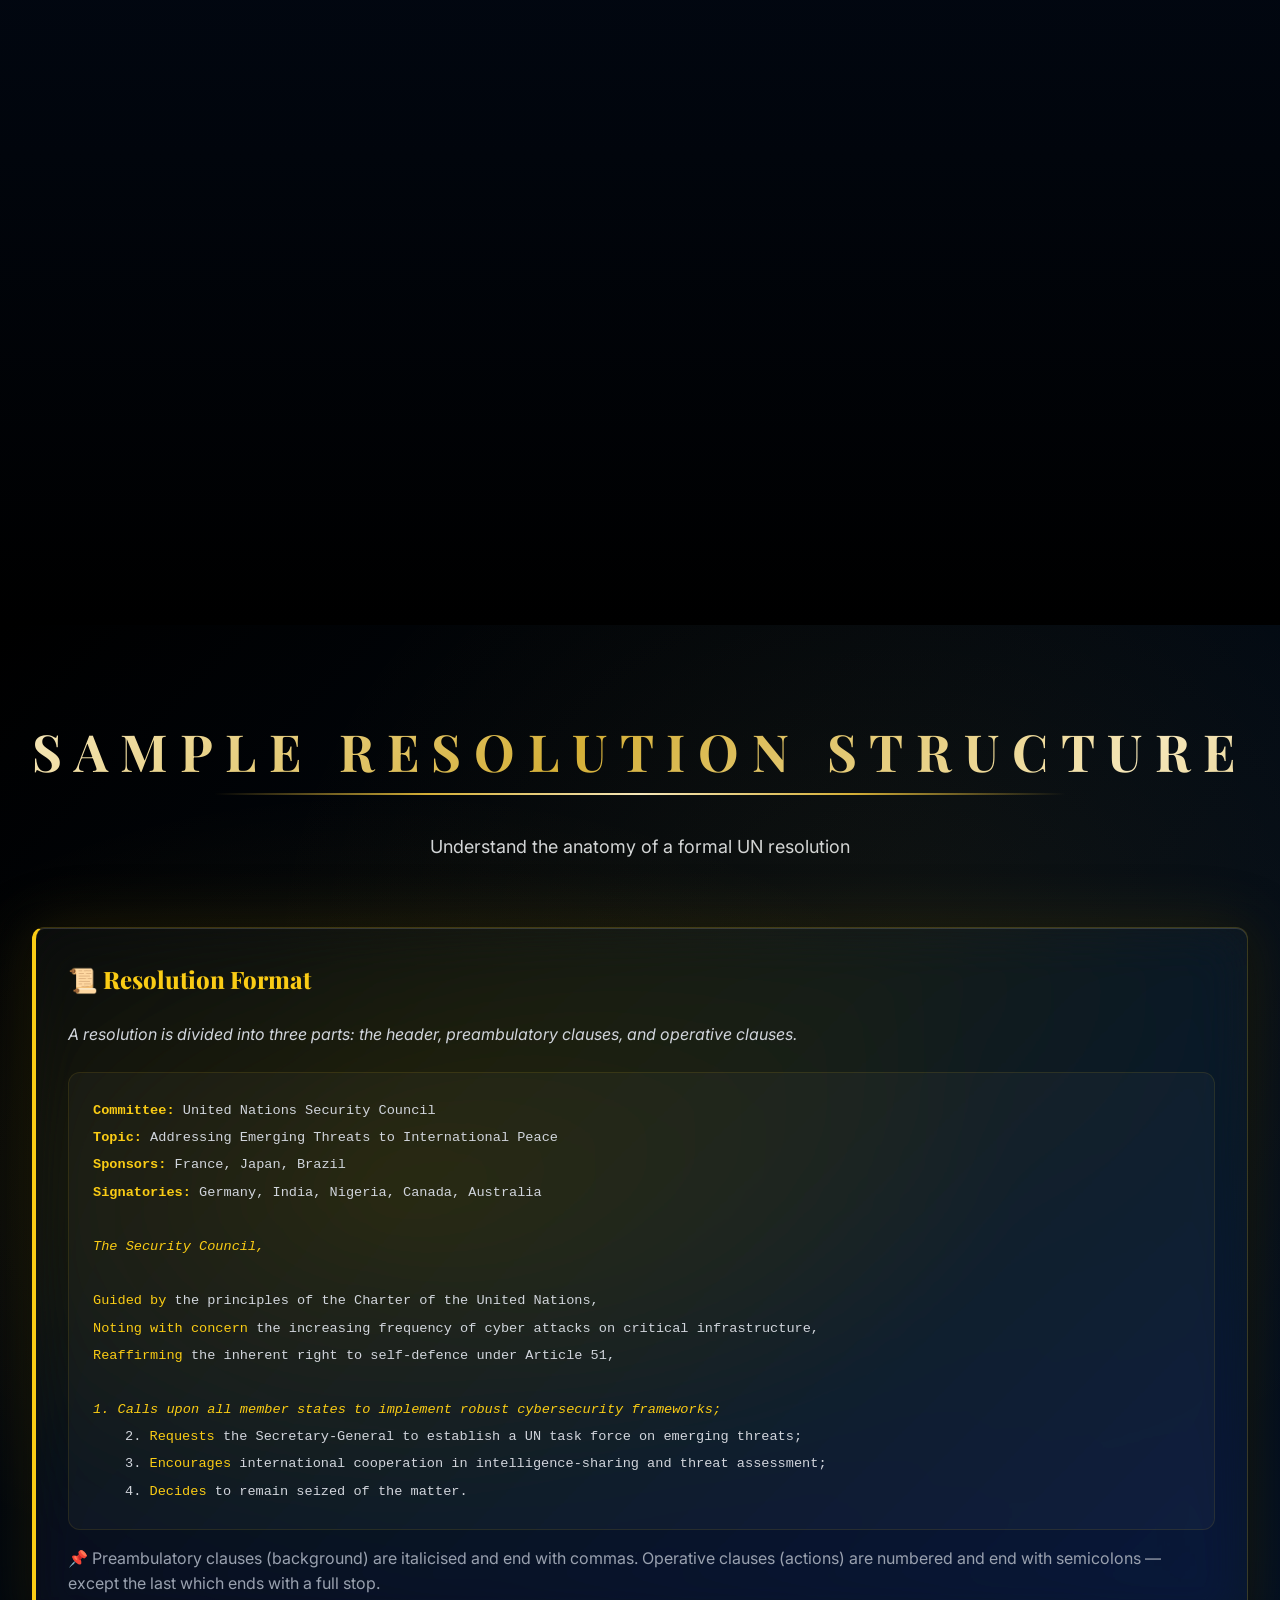
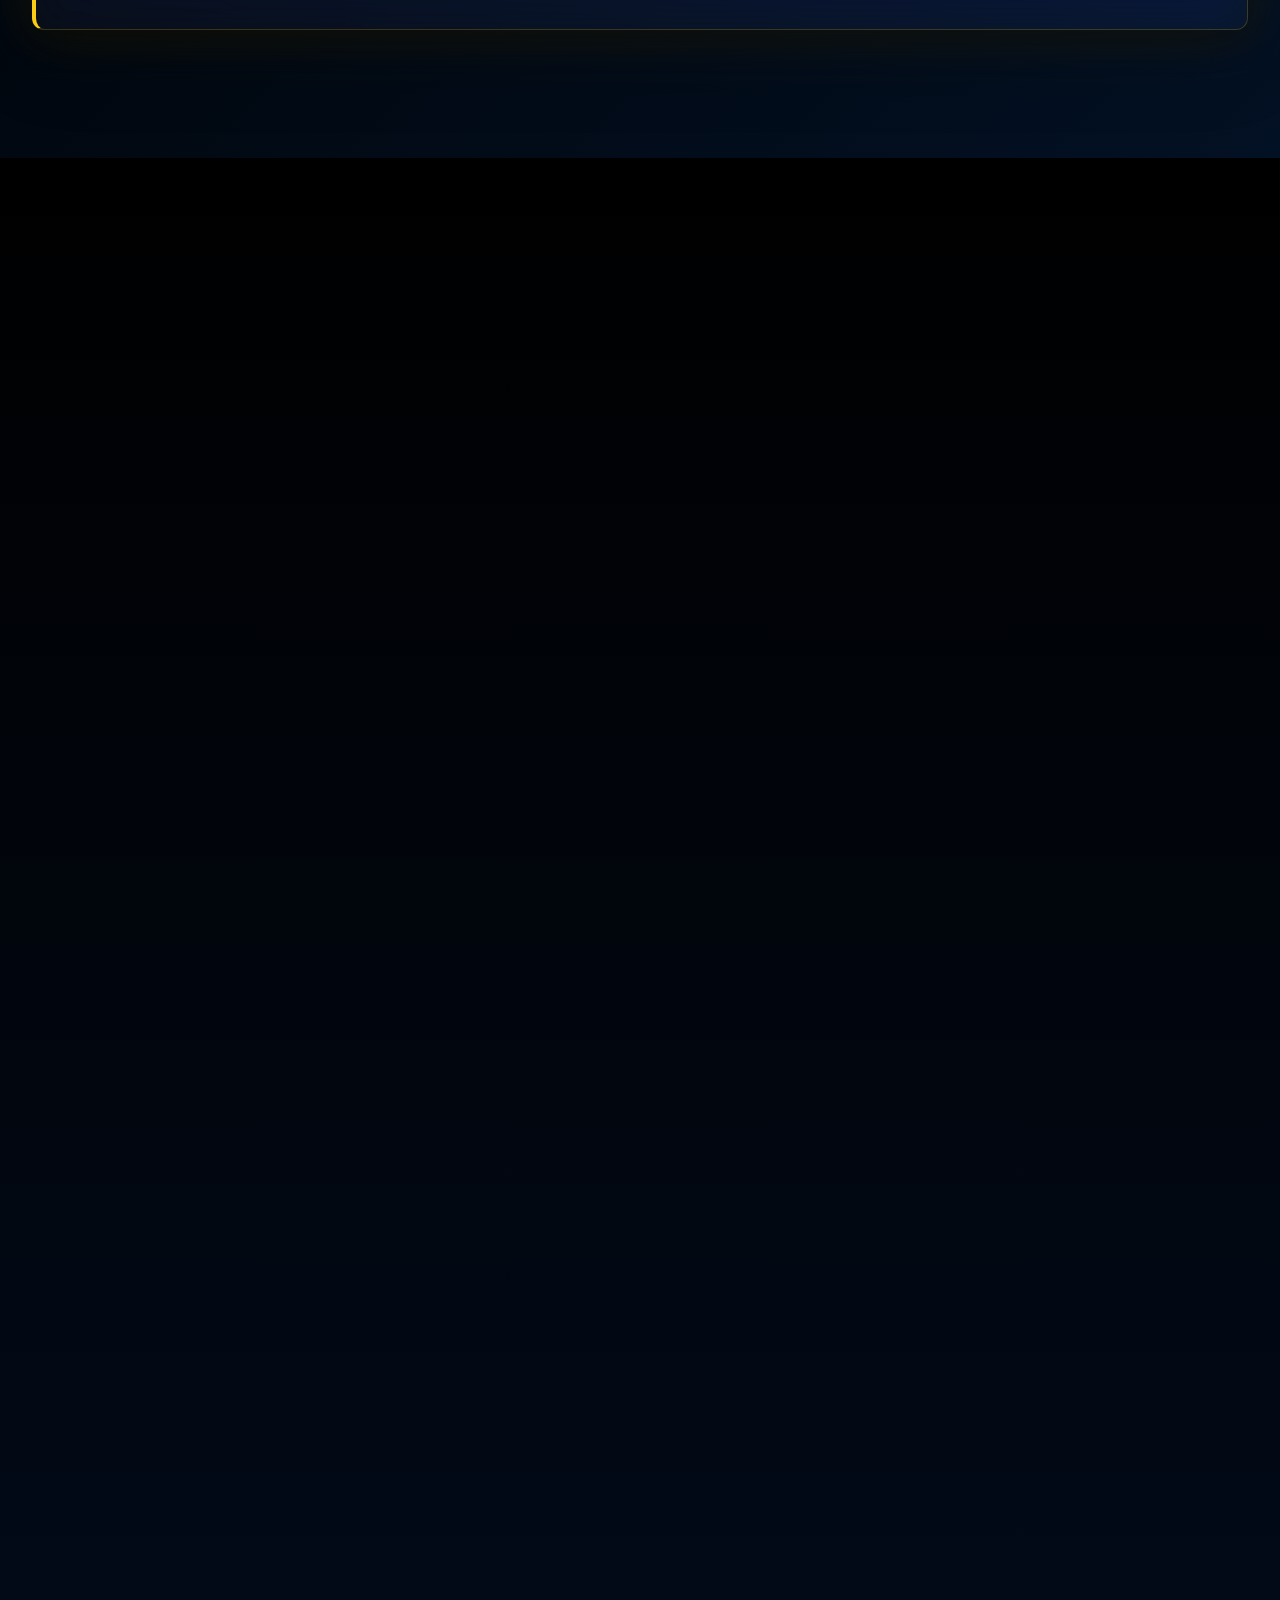
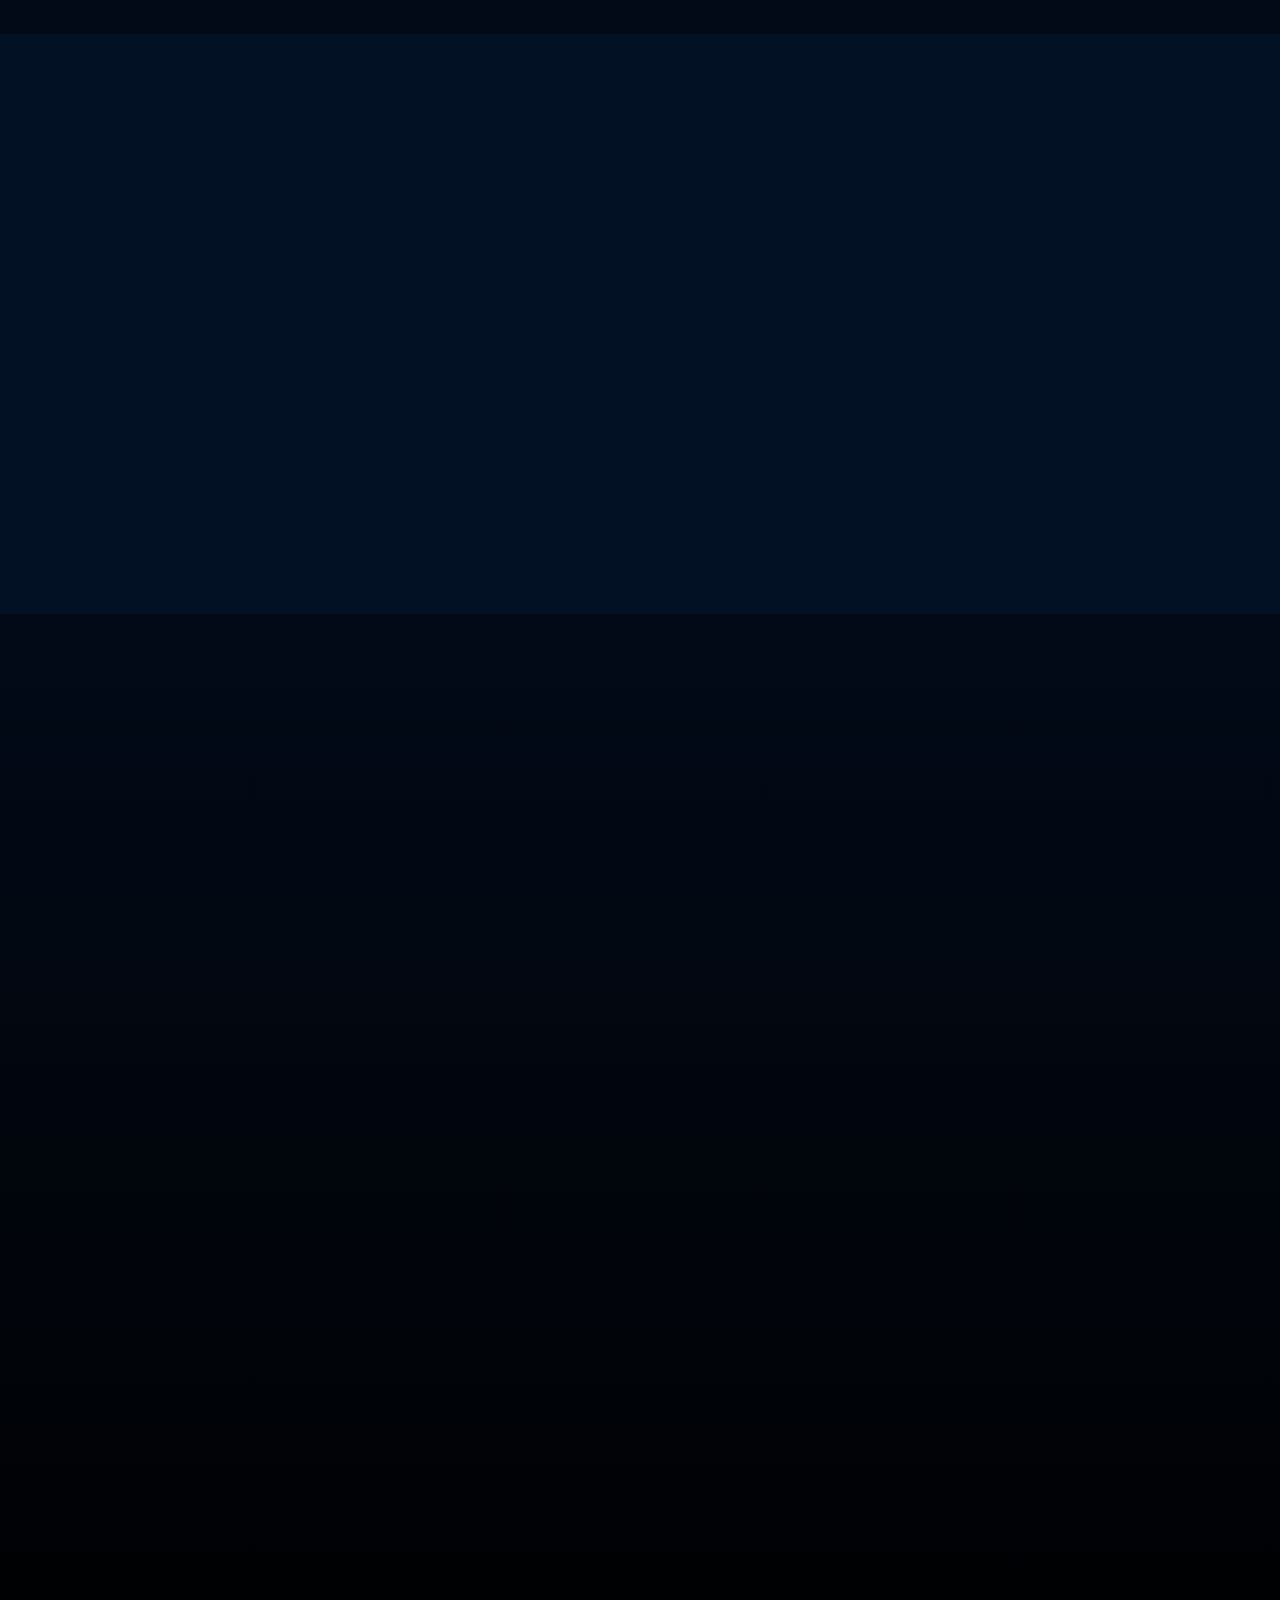
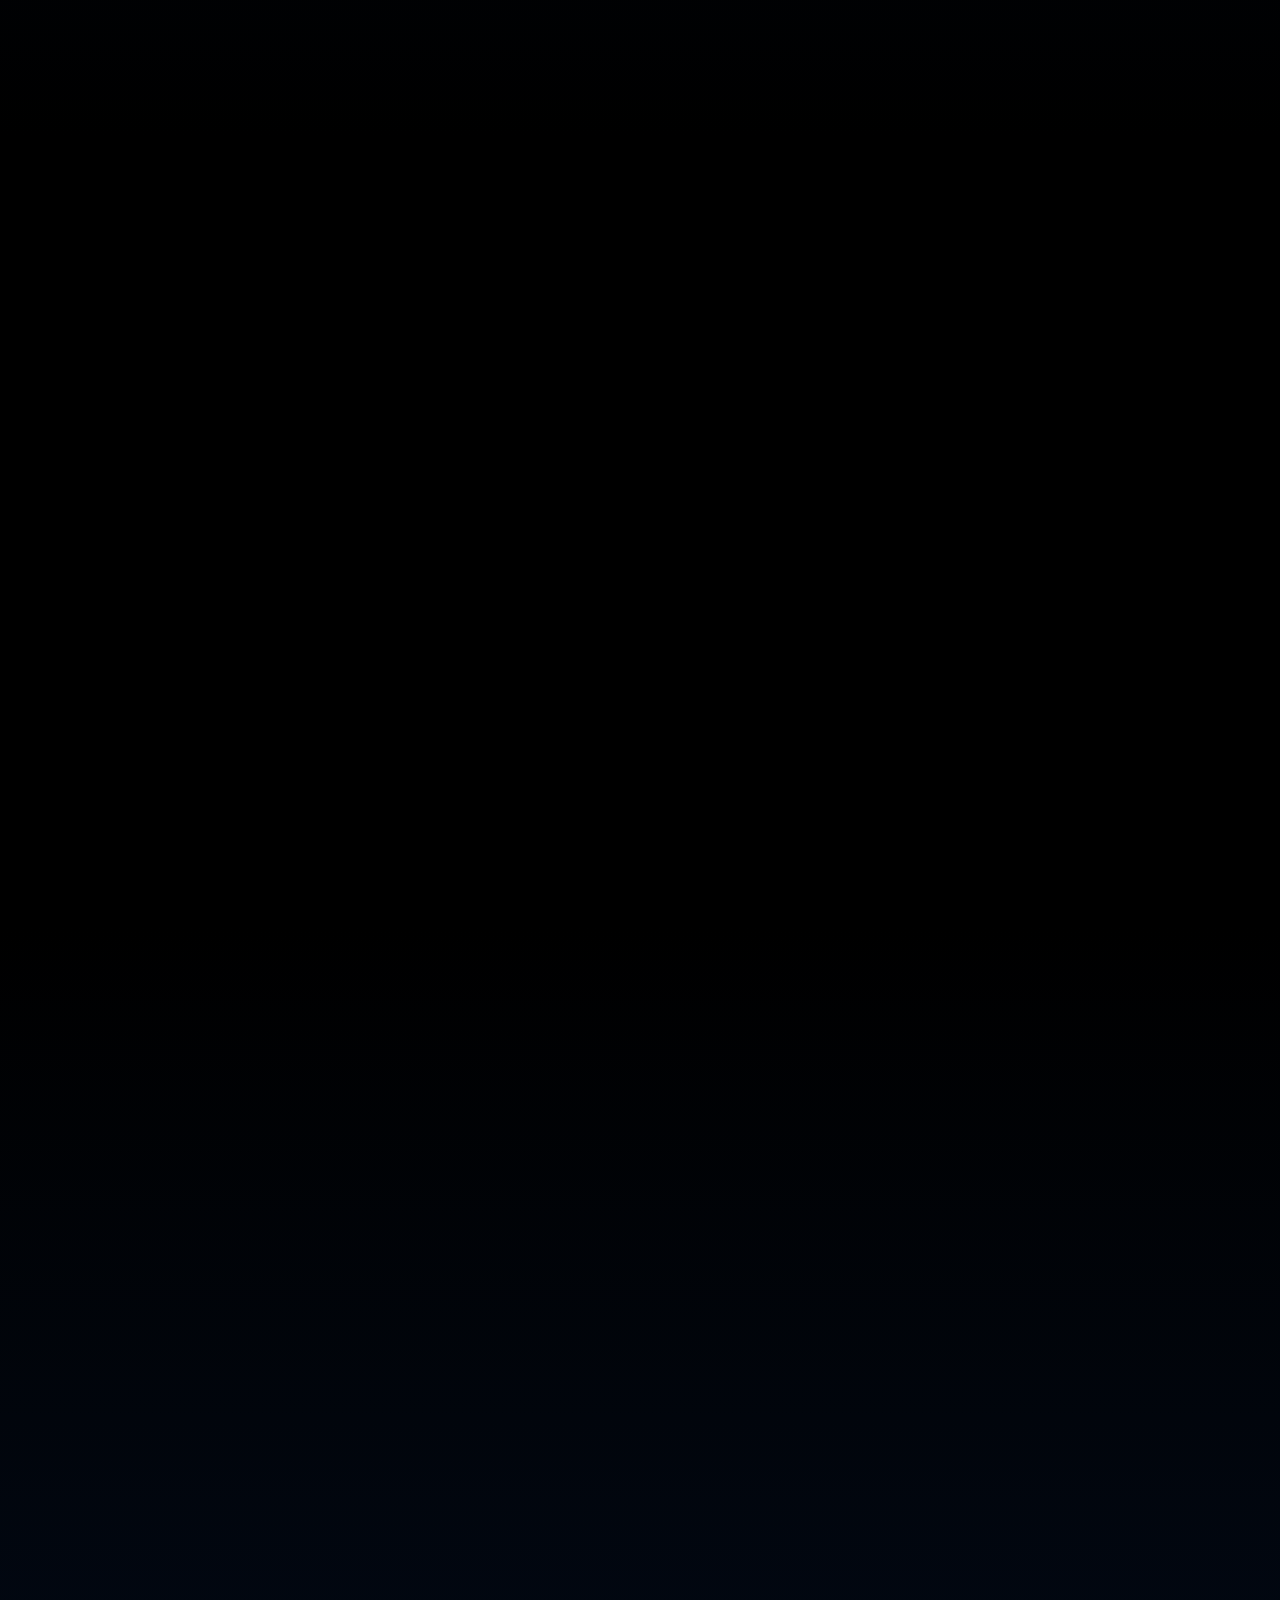
==== commit a0881a01: "feat: re-add Google Form for external registrations" ====
--- a/guide.html
+++ b/guide.html
@@ -41,7 +41,7 @@
                     <a href="resources.html">Resources</a>
                     <a href="guide.html" class="active">Guide</a>
                 </div>
-                <a href="register.html" class="btn-primary nav-cta">Register Now</a>
+                <a href="https://forms.gle/cBRp1x6ApAcn2PGm6" target="_blank" rel="noopener" class="btn-primary nav-cta">Register Now</a>
             </div>
             <button class="hamburger" id="hamburger" aria-label="Toggle menu">
                 <span></span>
--- a/styles.css
+++ b/styles.css
@@ -127,6 +127,8 @@
     -webkit-font-smoothing: antialiased;
     margin: 0;
     padding: 0;
+    opacity: 1 !important;
+    visibility: visible !important;
 }
 
 /* ==================== HERO VIDEO BACKGROUND ==================== */
@@ -1539,6 +1541,8 @@
     max-width: 280px;
     margin-left: auto;
     margin-right: auto;
+    max-height: 7em;
+    overflow-y: auto;
 }
 
 /* ==================== POLICIES SECTION ==================== */
@@ -3522,17 +3526,10 @@
 
 /* ==================== PAGE TRANSITION ==================== */
 .page-transition {
-    position: fixed;
-    inset: 0;
-    background: linear-gradient(45deg, #000, #031124, #000);
-    z-index: 99999;
-    transform: translateY(-100%);
-    transition: transform 0.6s cubic-bezier(0.76, 0, 0.24, 1);
-    pointer-events: none;
+    display: none !important;
 }
 .page-transition.active {
-    transform: translateY(0);
-    pointer-events: all;
+    display: none !important;
 }
 
 /* ==================== KEYBOARD NAVIGATION ==================== */
@@ -3763,8 +3760,7 @@
 }
 
 .gallery-item:hover {
-  transform: scale(1.05);
-  box-shadow: 0 20px 60px rgba(0,0,0,0.6);
+    box-shadow: 0 20px 60px rgba(0,0,0,0.6);
 }
 
 .gallery-overlay {
@@ -5034,3 +5030,29 @@
   .hw-card__abbr { font-size: 1.4rem; }
   .hw-card__agenda { font-size: 0.7rem; }
 }
+.gallery-item {
+    cursor: zoom-in !important;
+}
+.gallery-item .gallery-overlay {
+    pointer-events: none !important;
+}
+.gallery-item img {
+    pointer-events: none !important;
+}/* ==================== GALLERY LIGHTBOX FIX ==================== */
+.gallery-item {
+    cursor: zoom-in !important;
+    position: relative;
+}
+.gallery-item img {
+    pointer-events: none !important;
+}
+.gallery-item .gallery-overlay {
+    pointer-events: none !important;
+}
+.gallery-item:hover {
+    transform: none !important;
+    box-shadow: 0 0 30px rgba(250,204,21,0.2) !important;
+}
+#galleryLightbox {
+    z-index: 9999999 !important;
+}
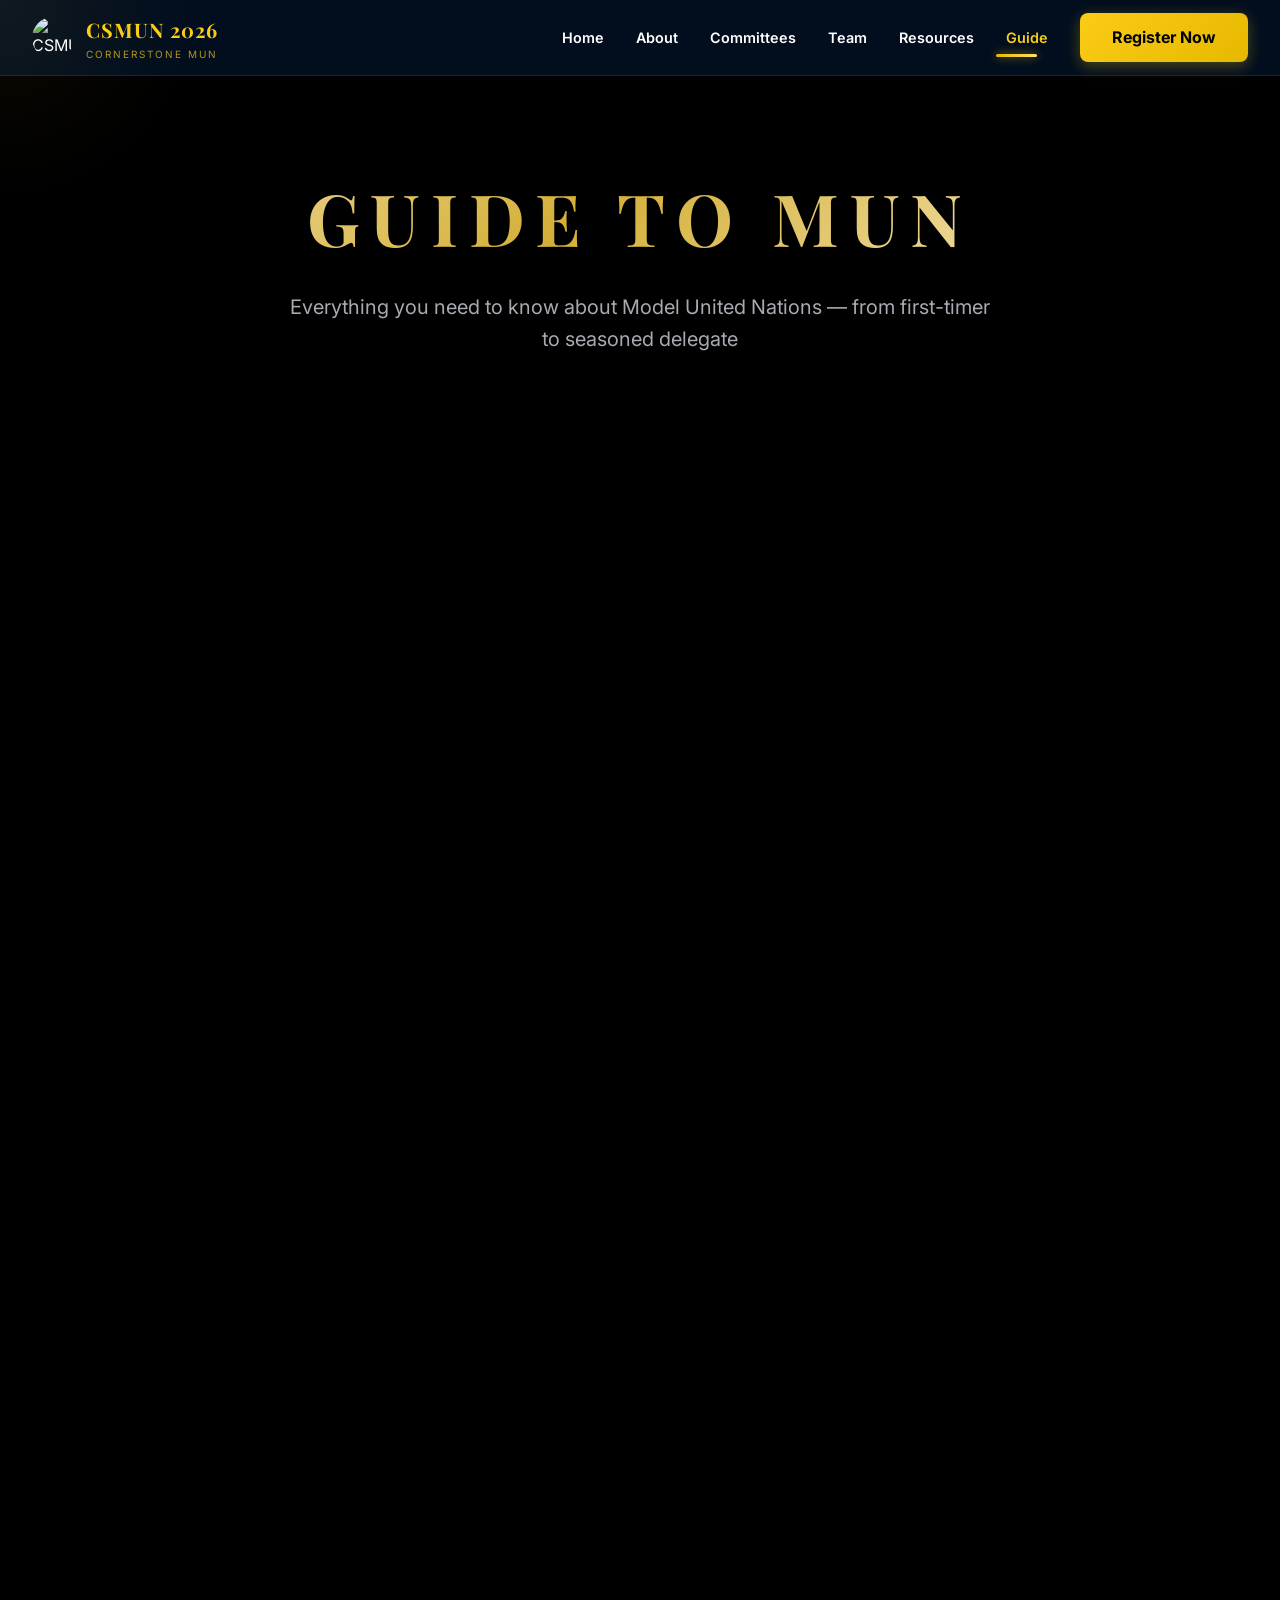
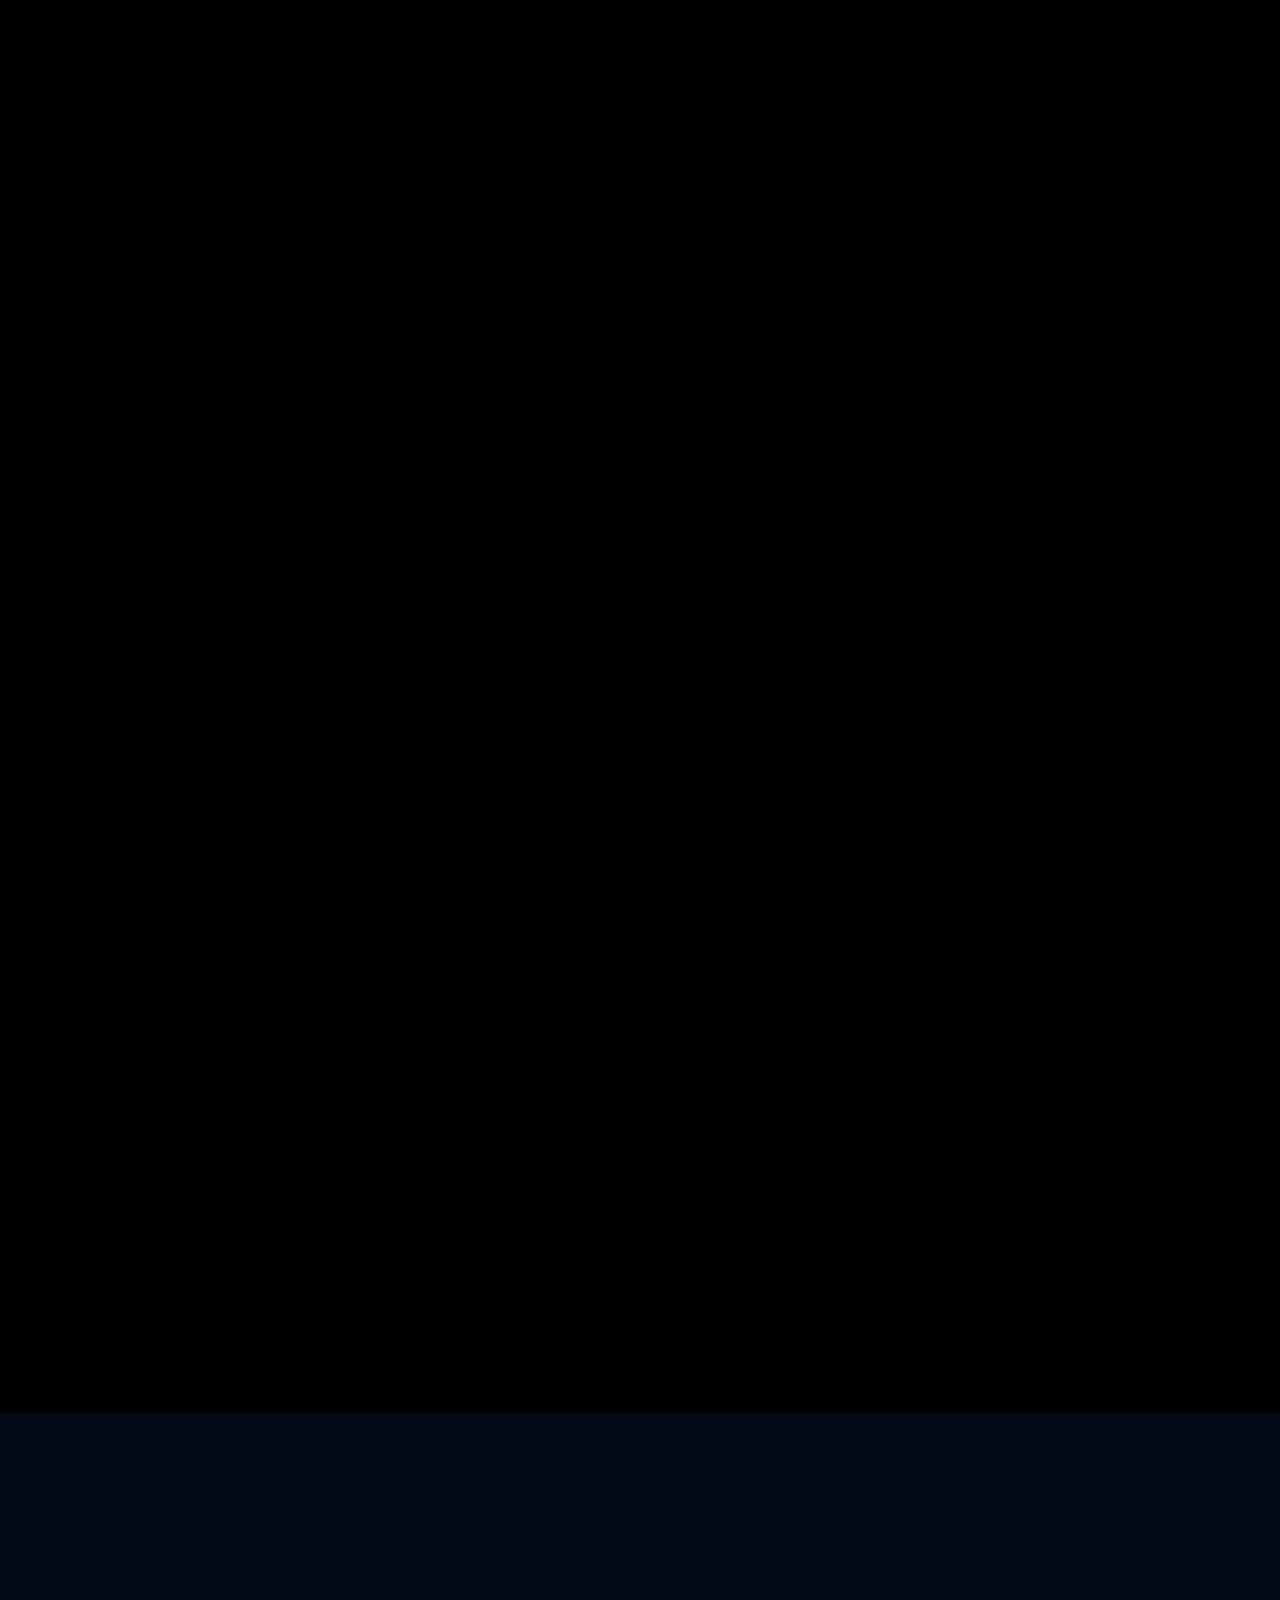
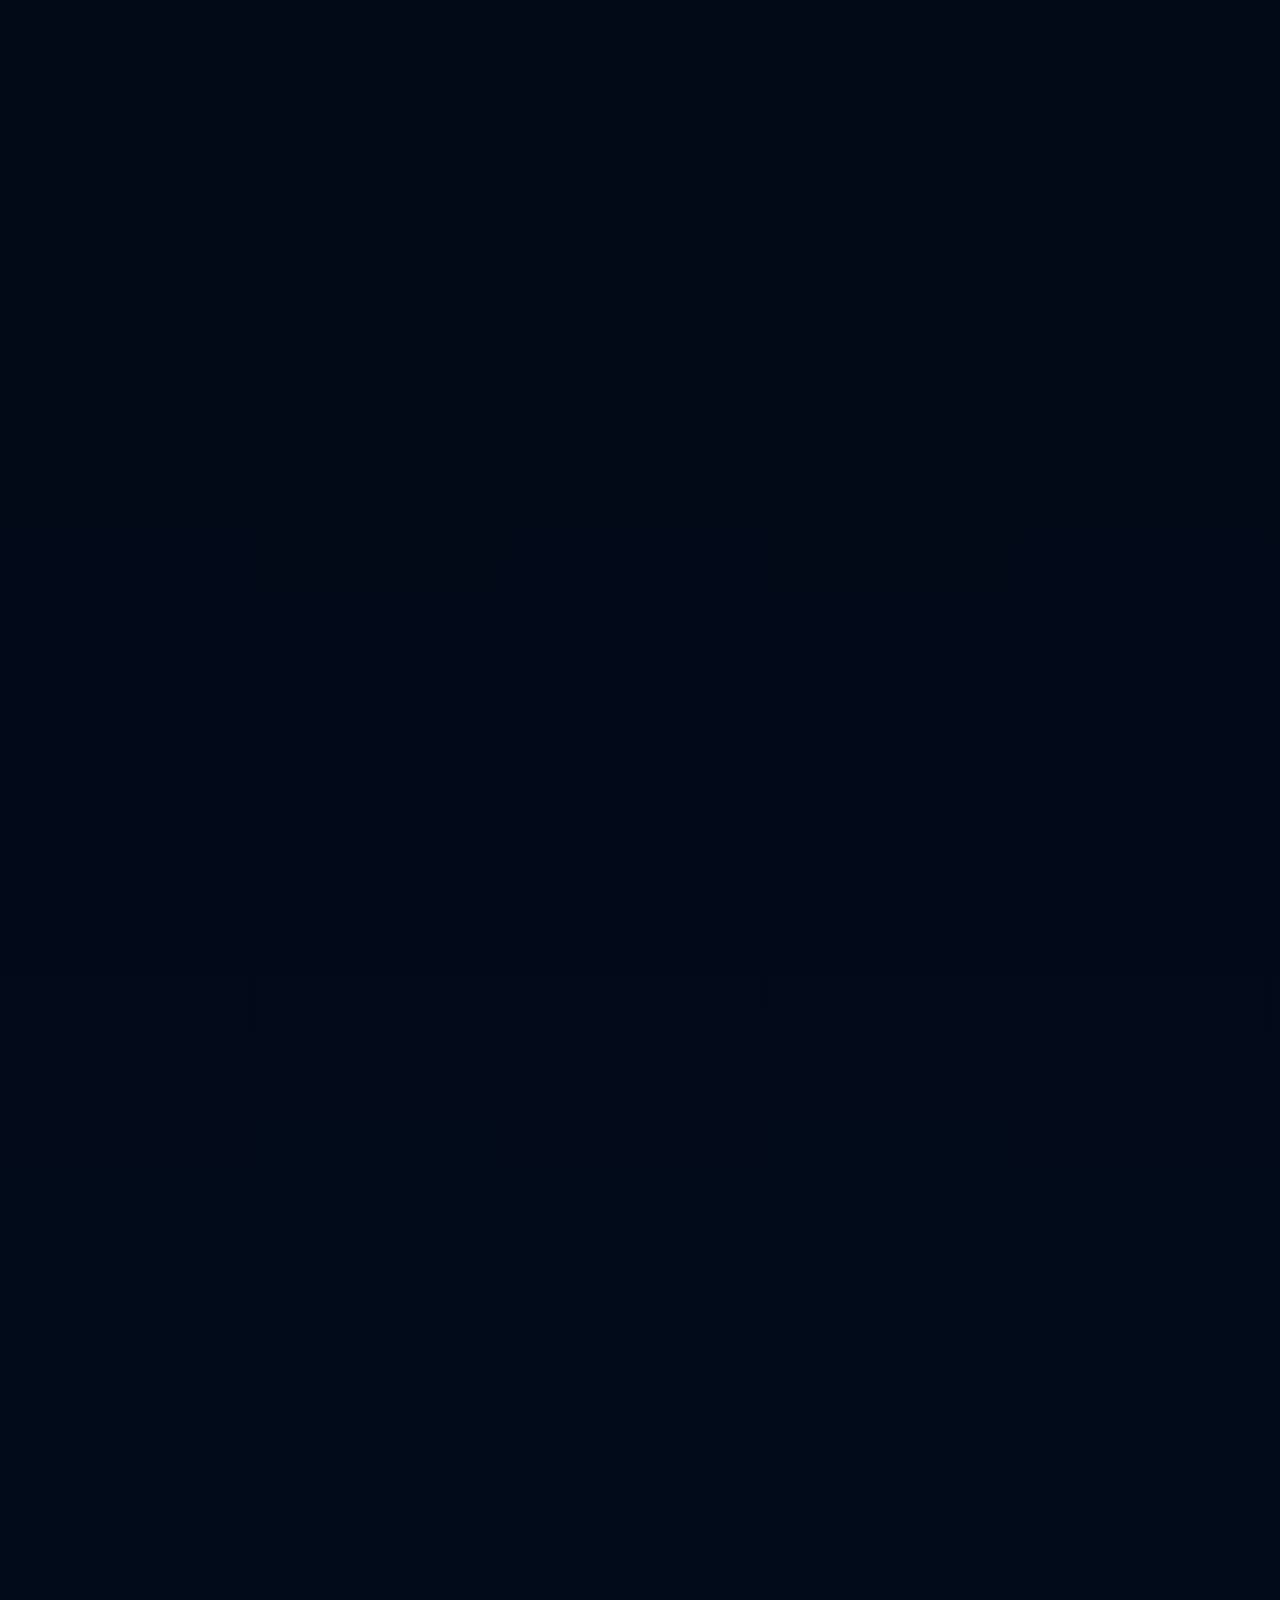
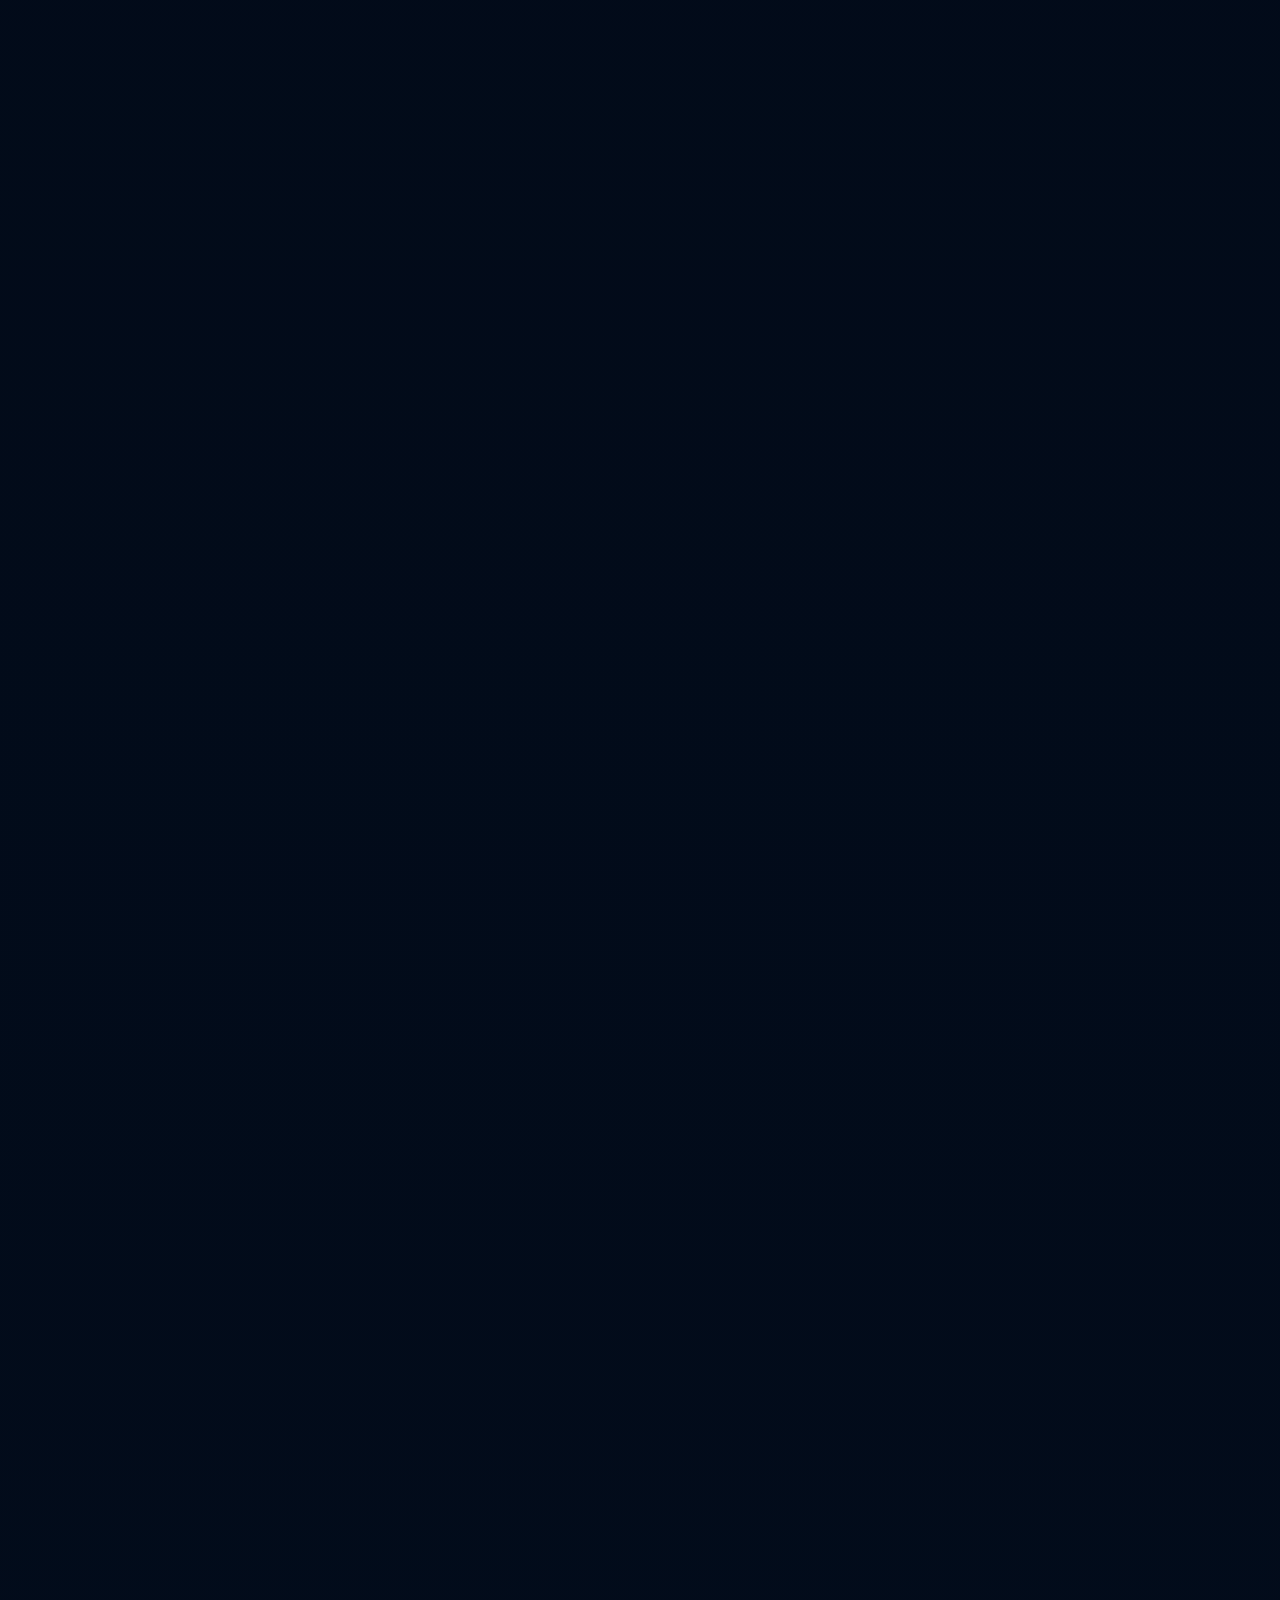
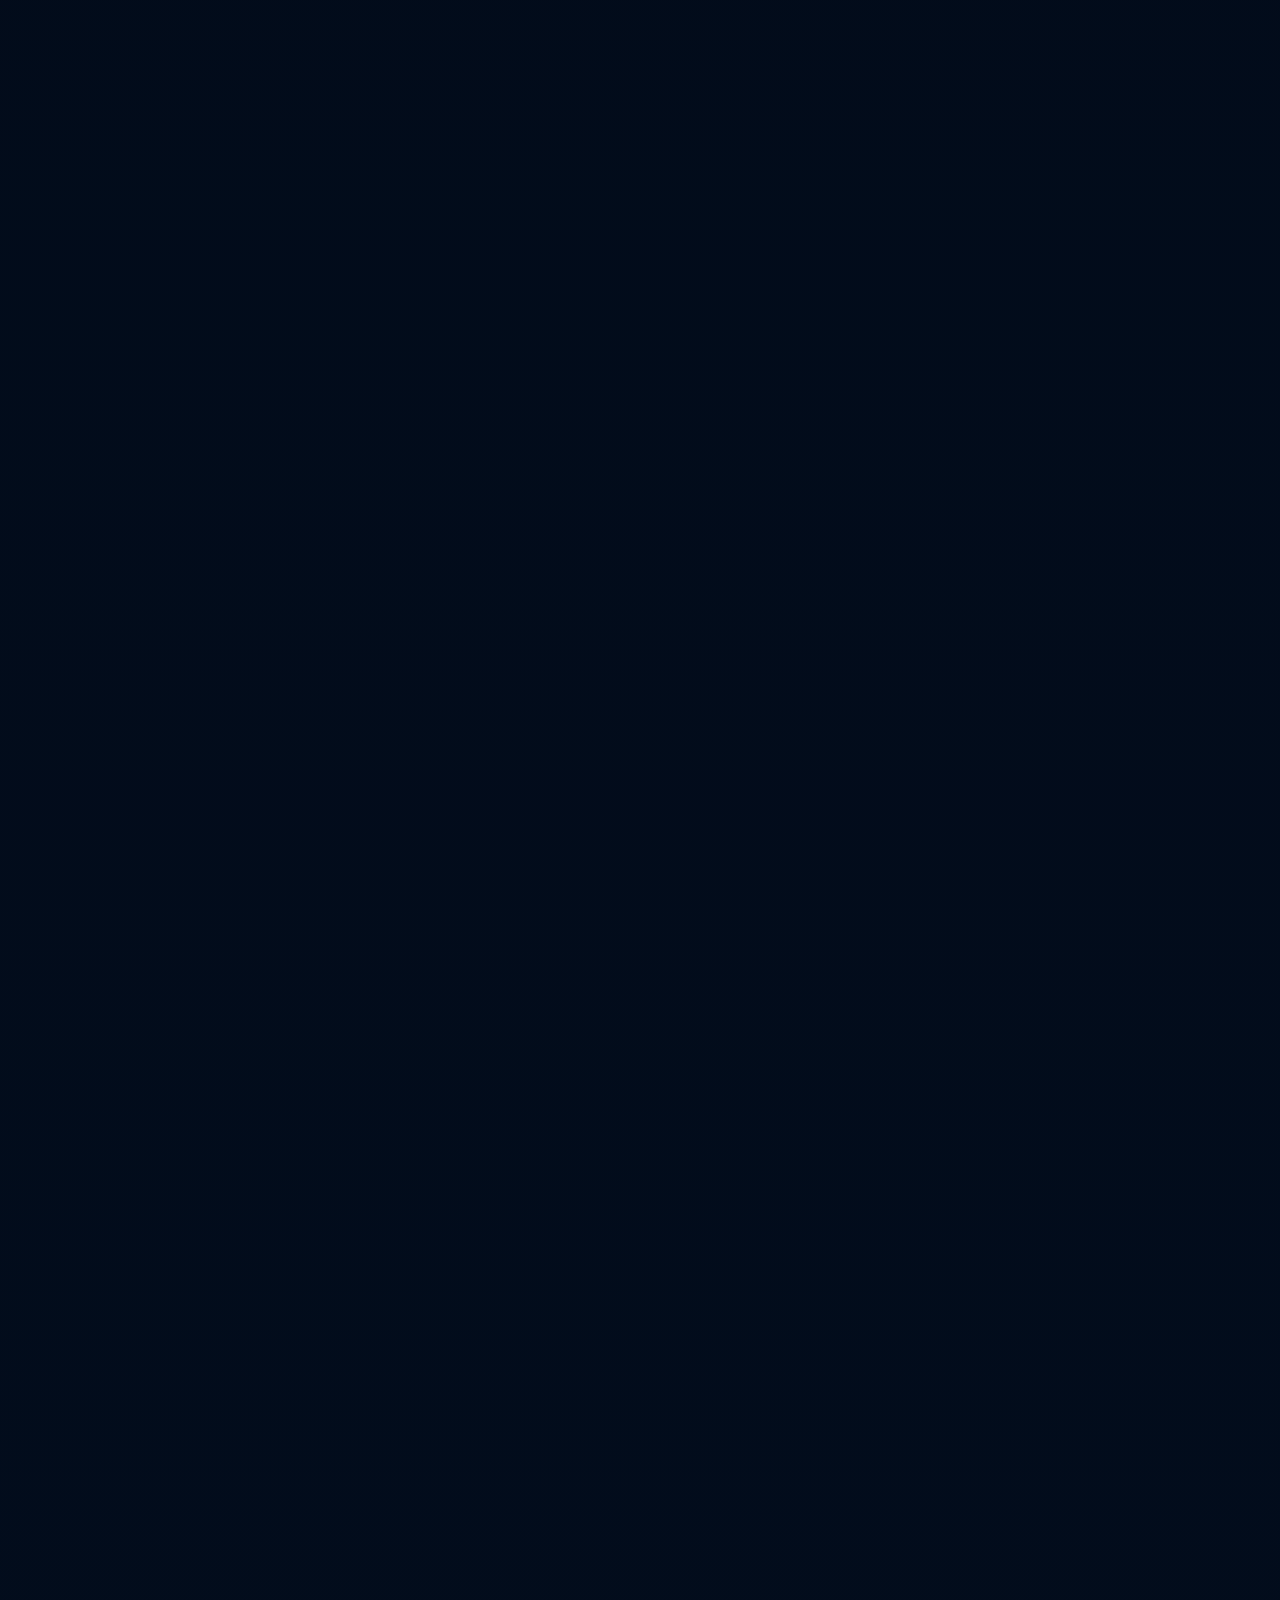
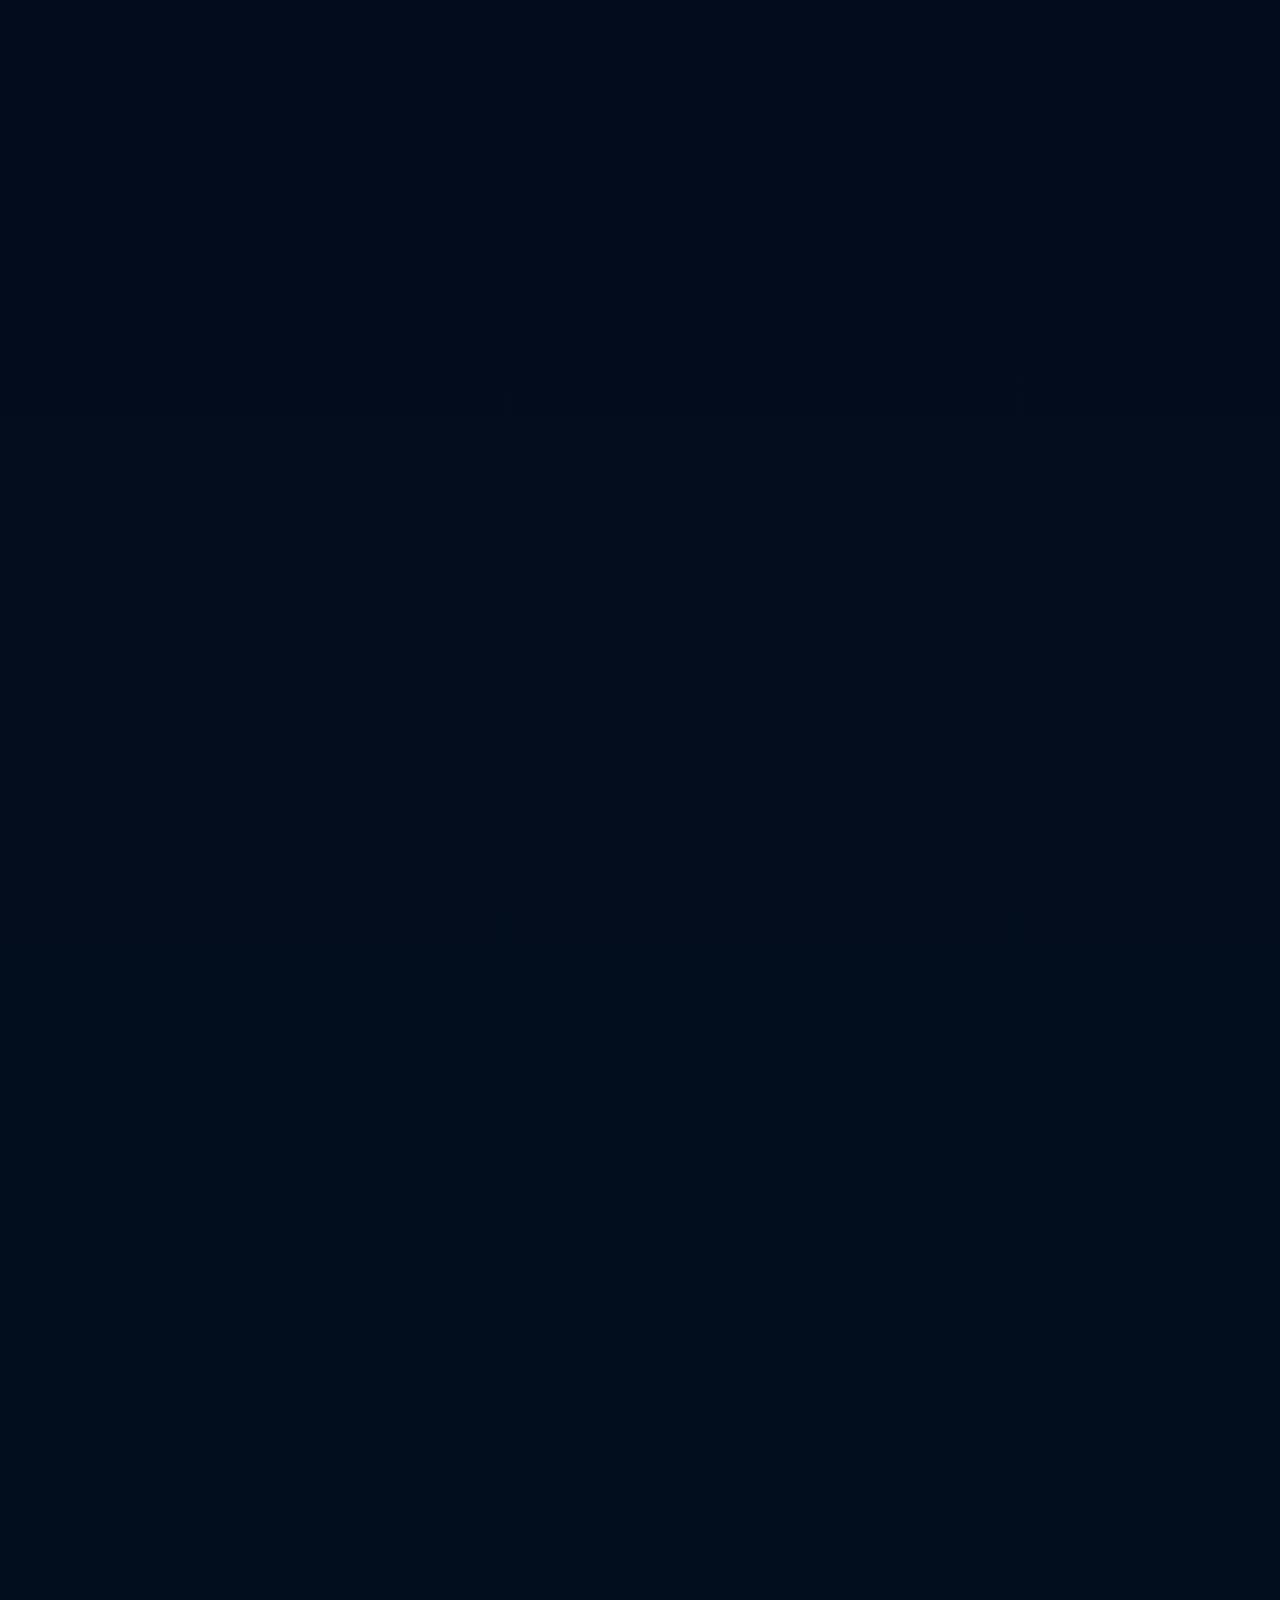
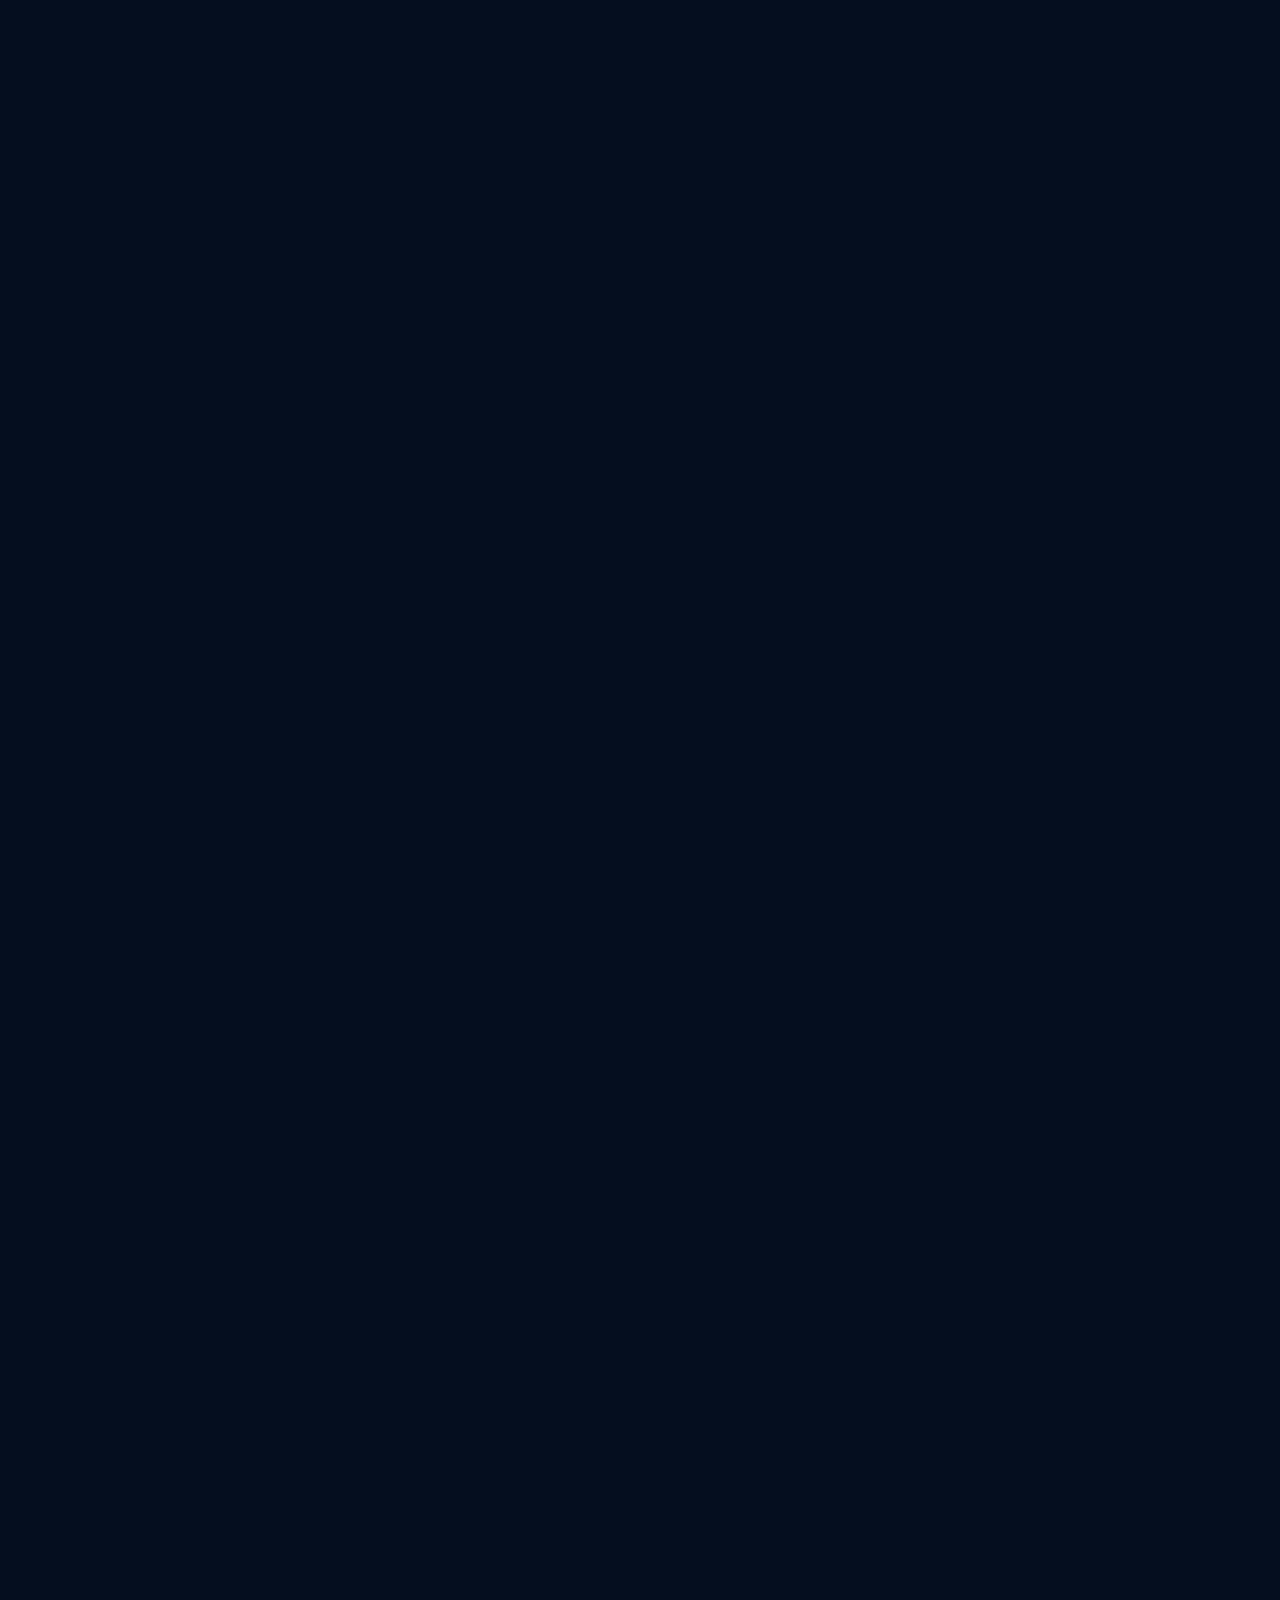
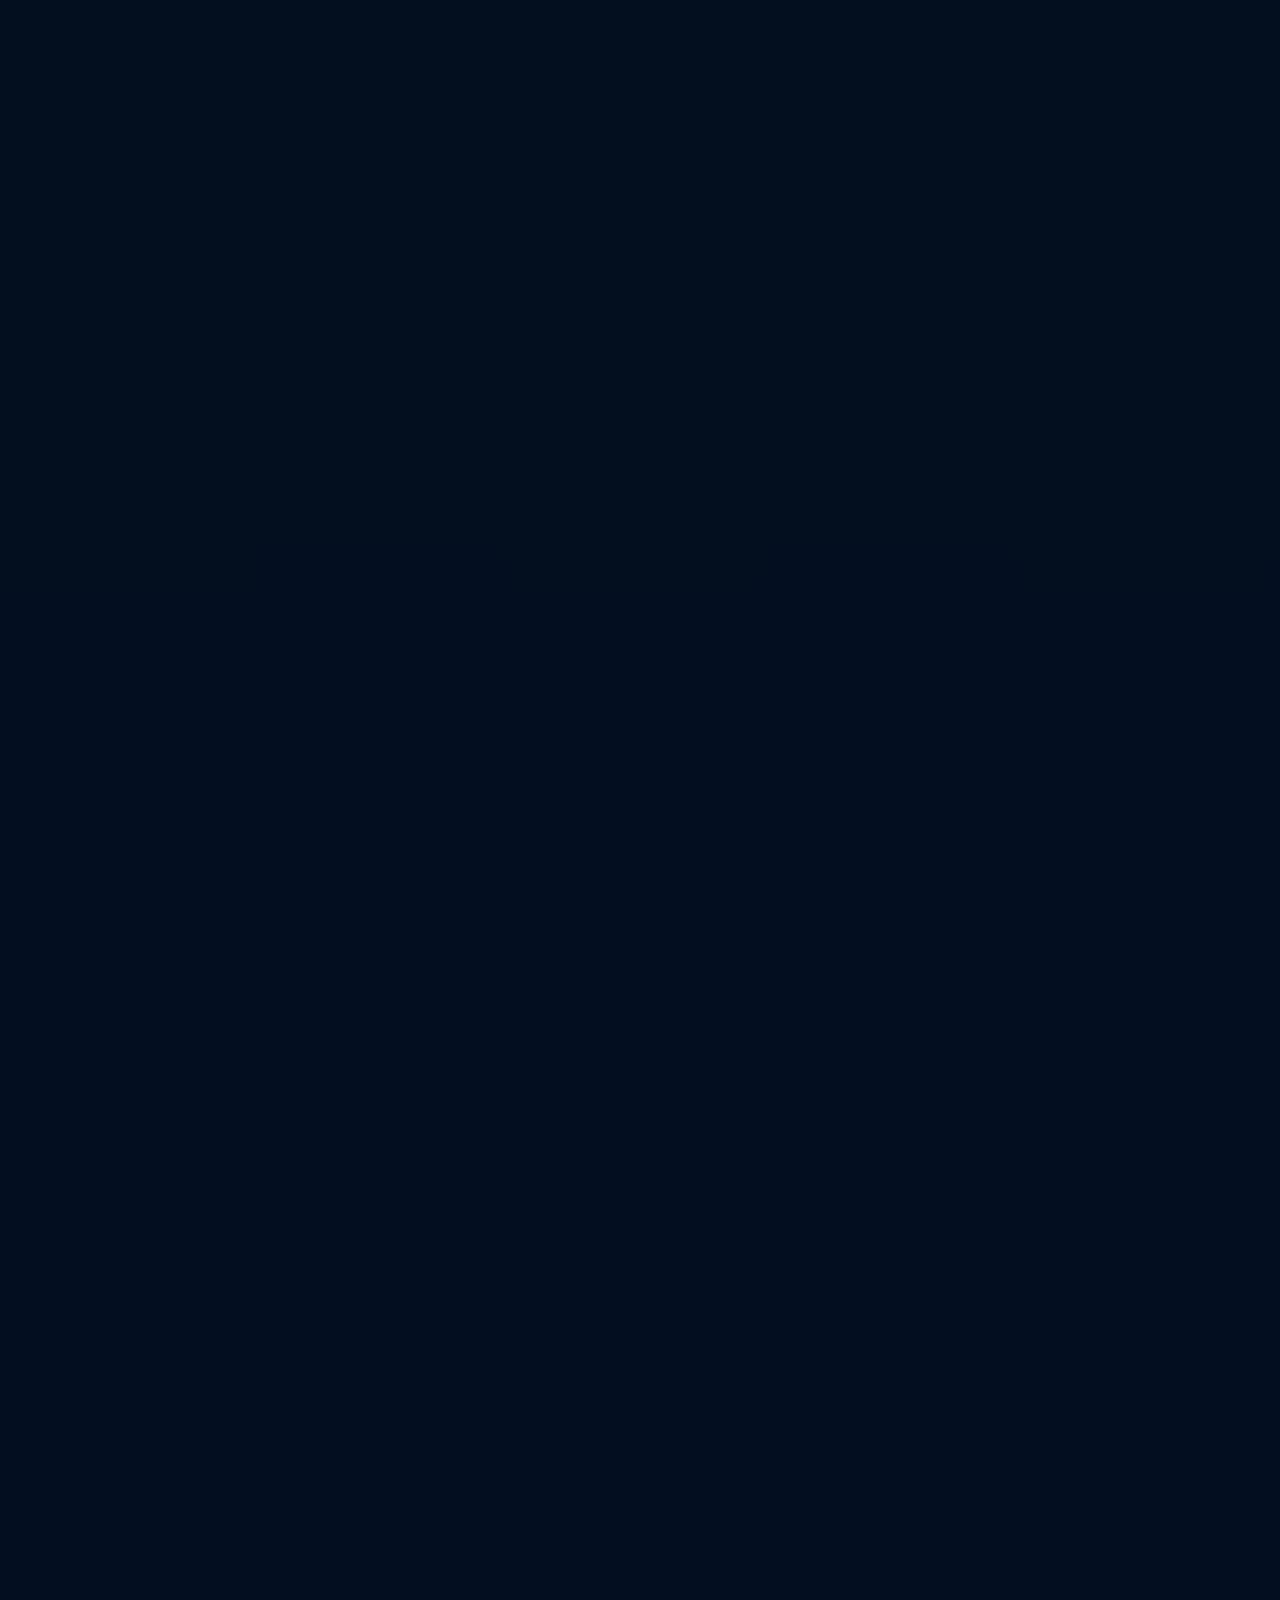
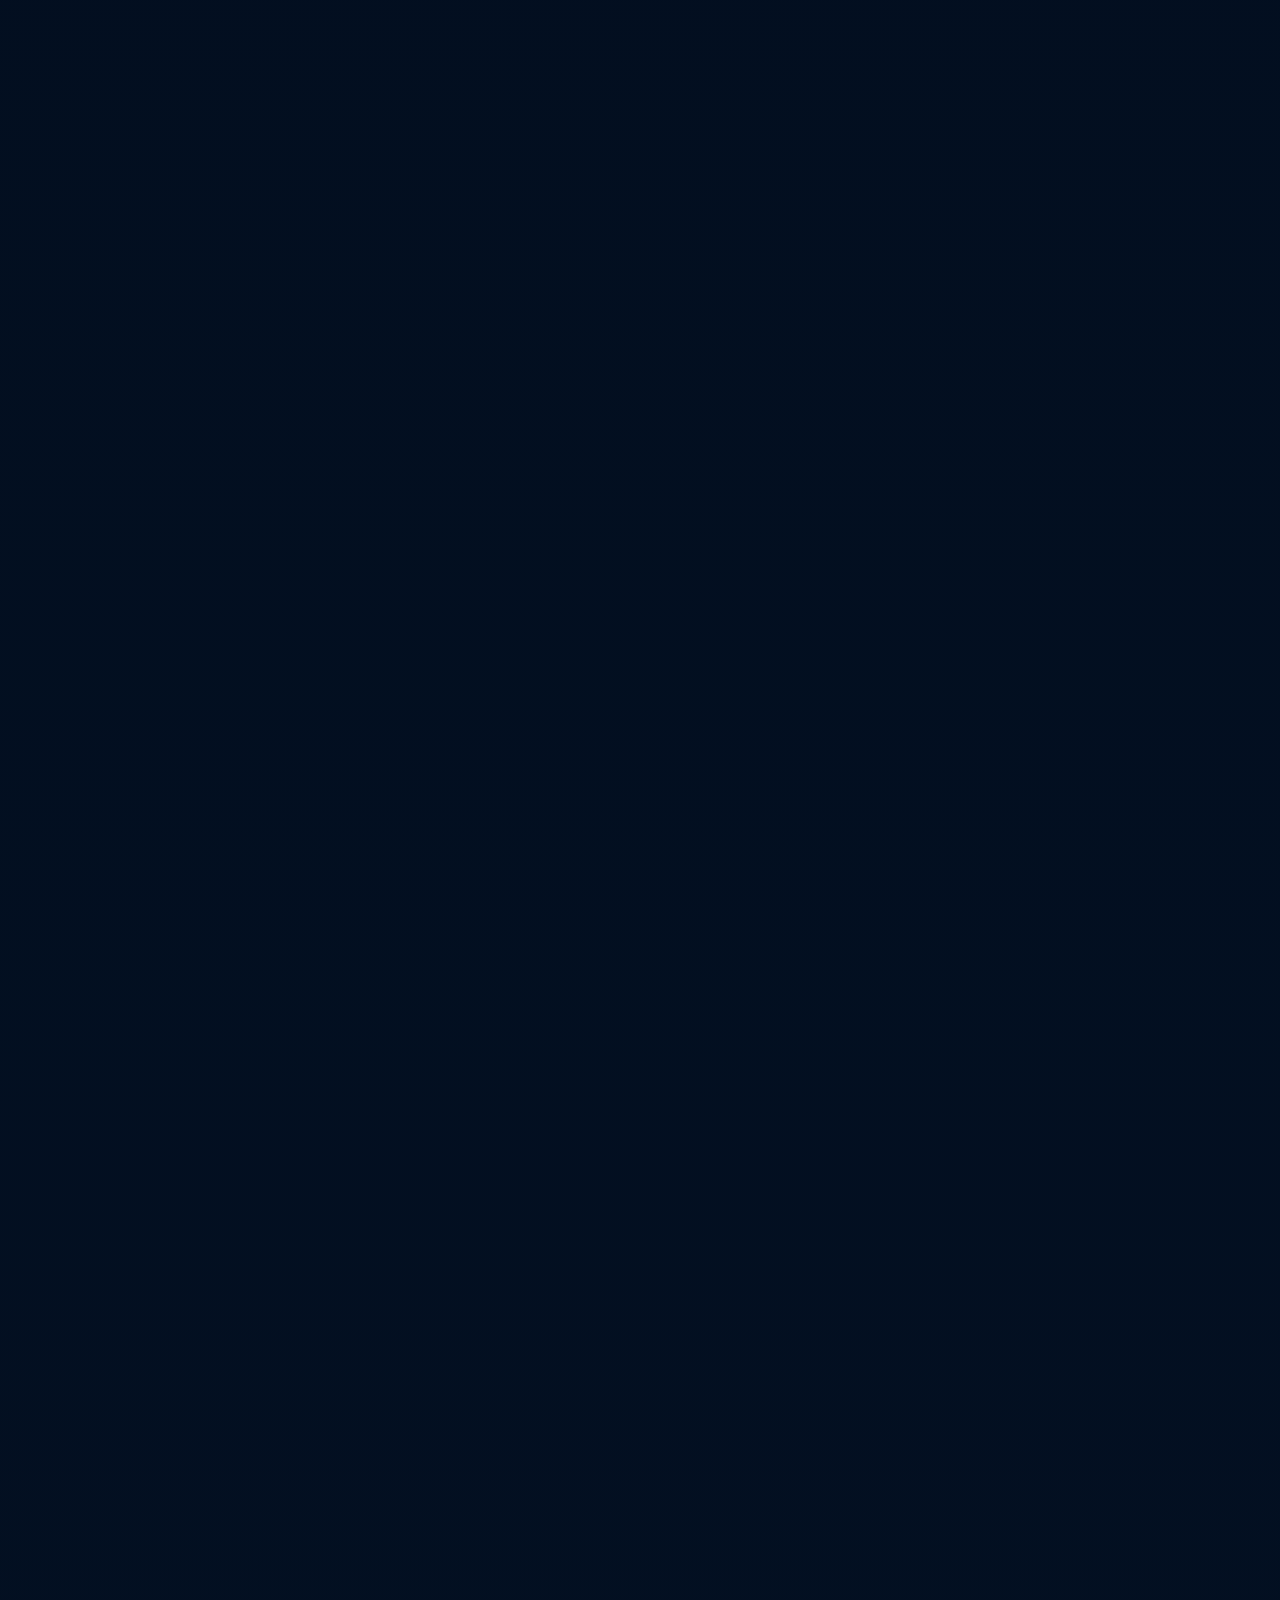
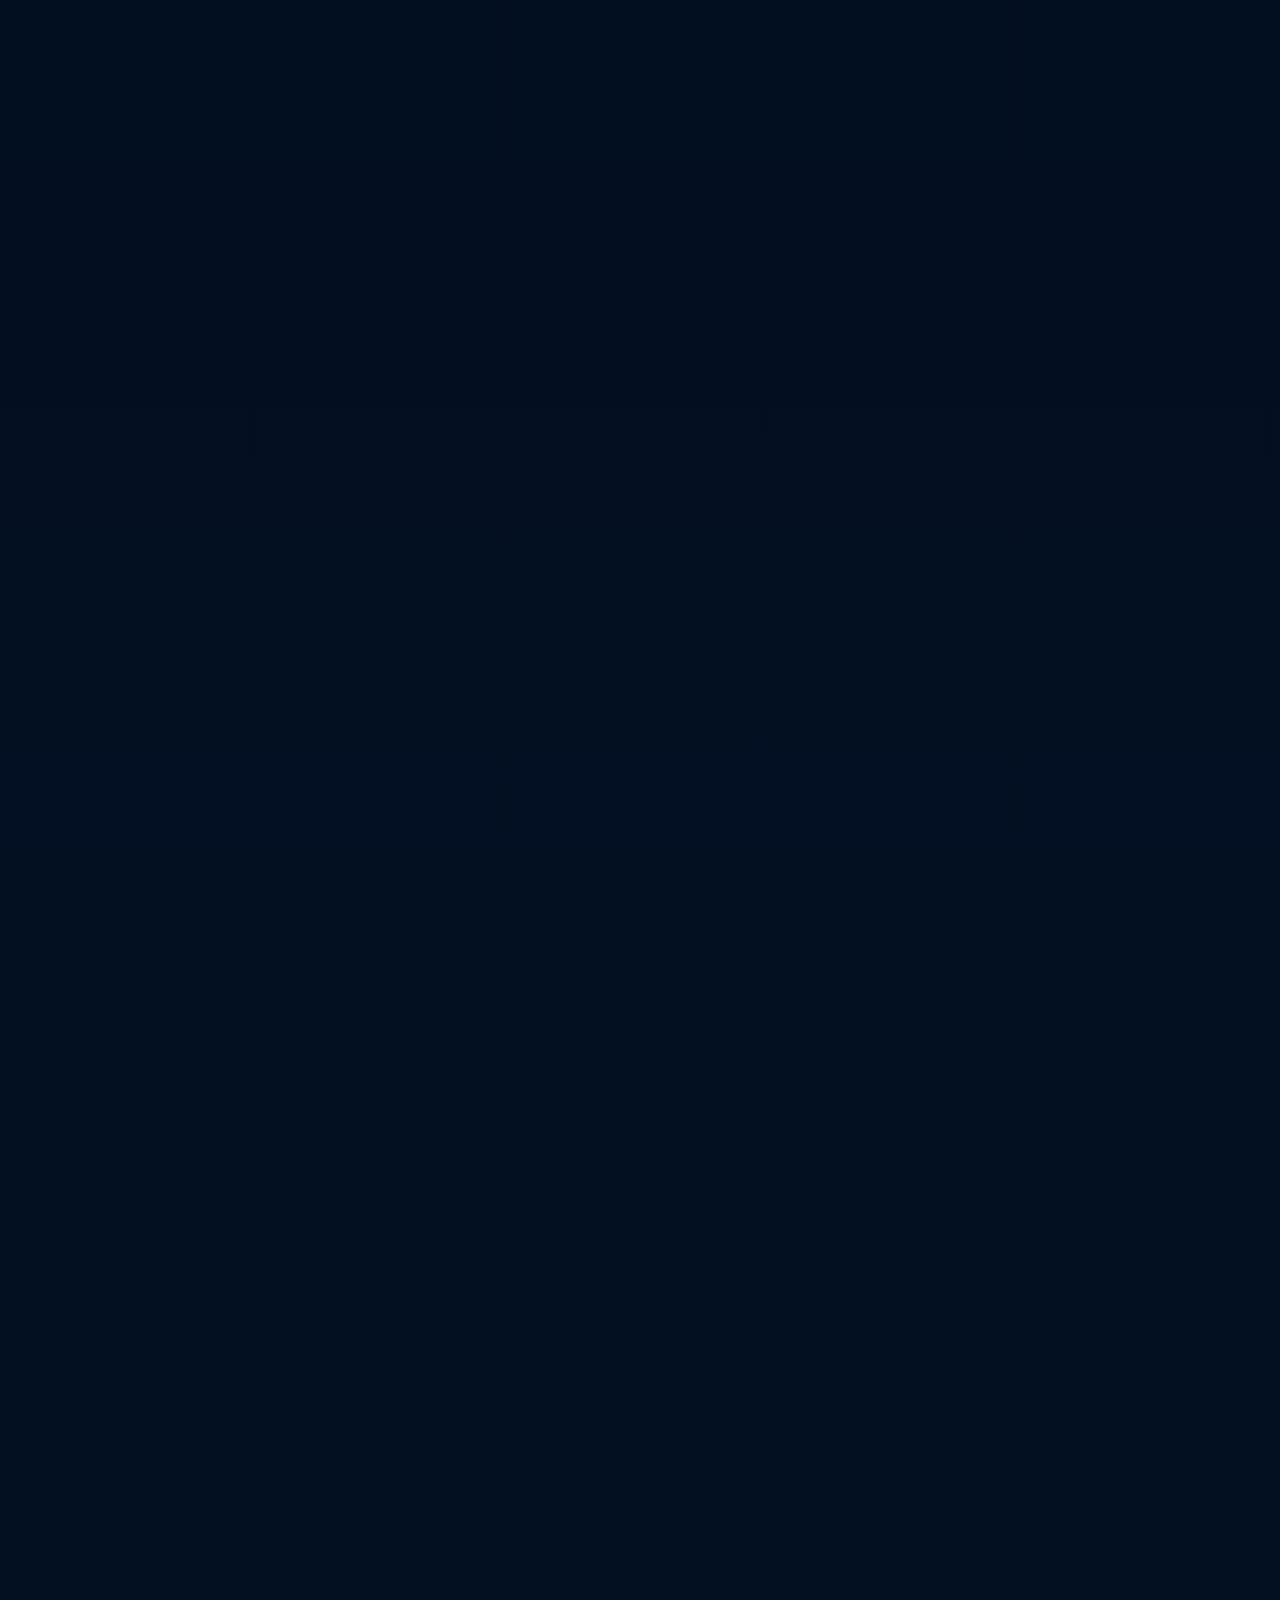
==== commit 5dd501bb: "Redirect Register Now to register.html; update footers with credits; add Ushabharati & Ancy to team" ====
--- a/guide.html
+++ b/guide.html
@@ -41,7 +41,7 @@
                     <a href="resources.html">Resources</a>
                     <a href="guide.html" class="active">Guide</a>
                 </div>
-                <a href="https://forms.gle/cBRp1x6ApAcn2PGm6" target="_blank" rel="noopener" class="btn-primary nav-cta">Register Now</a>
+                <a href="register.html" class="btn-primary nav-cta">Register Now</a>
             </div>
             <button class="hamburger" id="hamburger" aria-label="Toggle menu">
                 <span></span>
@@ -692,6 +692,7 @@
                 </div>
             </div>
             <div class="footer-bottom">
+                <p>Crafted with ❤️ by Sailesh, Jaswanth &amp; Vedansh • 2026 Class 10 Batch</p>
                 <p>&copy; 2026 CSMUN - Cornerstone School. All Rights Reserved.</p>
             </div>
         </div>
--- a/styles.css
+++ b/styles.css
@@ -16,6 +16,7 @@
     --black: #000000;
     --white: #ffffff;
     --gray-200: #e5e7eb;
+    --secretariat-scale: 1.3;
     --gray-300: #d1d5dc;
     --gray-400: #99a1af;
     --gray-500: #6b7280;
@@ -1337,20 +1338,30 @@
     perspective: 800px;
 }
 
-.secretariat-card img {
+.secretariat-img-wrap {
     width: 180px;
     height: 180px;
     border-radius: 50%;
+    overflow: hidden;
     border: 3px solid rgba(250, 204, 21, 0.3);
     margin: 0 auto 1rem;
-    object-fit: cover;
-    transition: all var(--transition-normal);
-    transform: translateZ(0);
-}
-.secretariat-card img:hover {
-    transform: scale(1.08) translateZ(20px);
+    flex-shrink: 0;
+    transition: border-color var(--transition-normal), box-shadow var(--transition-normal);
+}
+.secretariat-img-wrap:hover {
     border-color: var(--gold);
     box-shadow: 0 0 40px rgba(250, 204, 21, 0.5);
+}
+.secretariat-img-wrap img {
+    width: 100%;
+    height: 100%;
+    object-fit: cover;
+    display: block;
+    transform: scale(var(--scale, var(--secretariat-scale)));
+    transition: transform var(--transition-normal);
+}
+.secretariat-img-wrap:hover img {
+    transform: scale(calc(var(--scale, var(--secretariat-scale)) * 1.08));
 }
 
 .secretariat-card h3 {
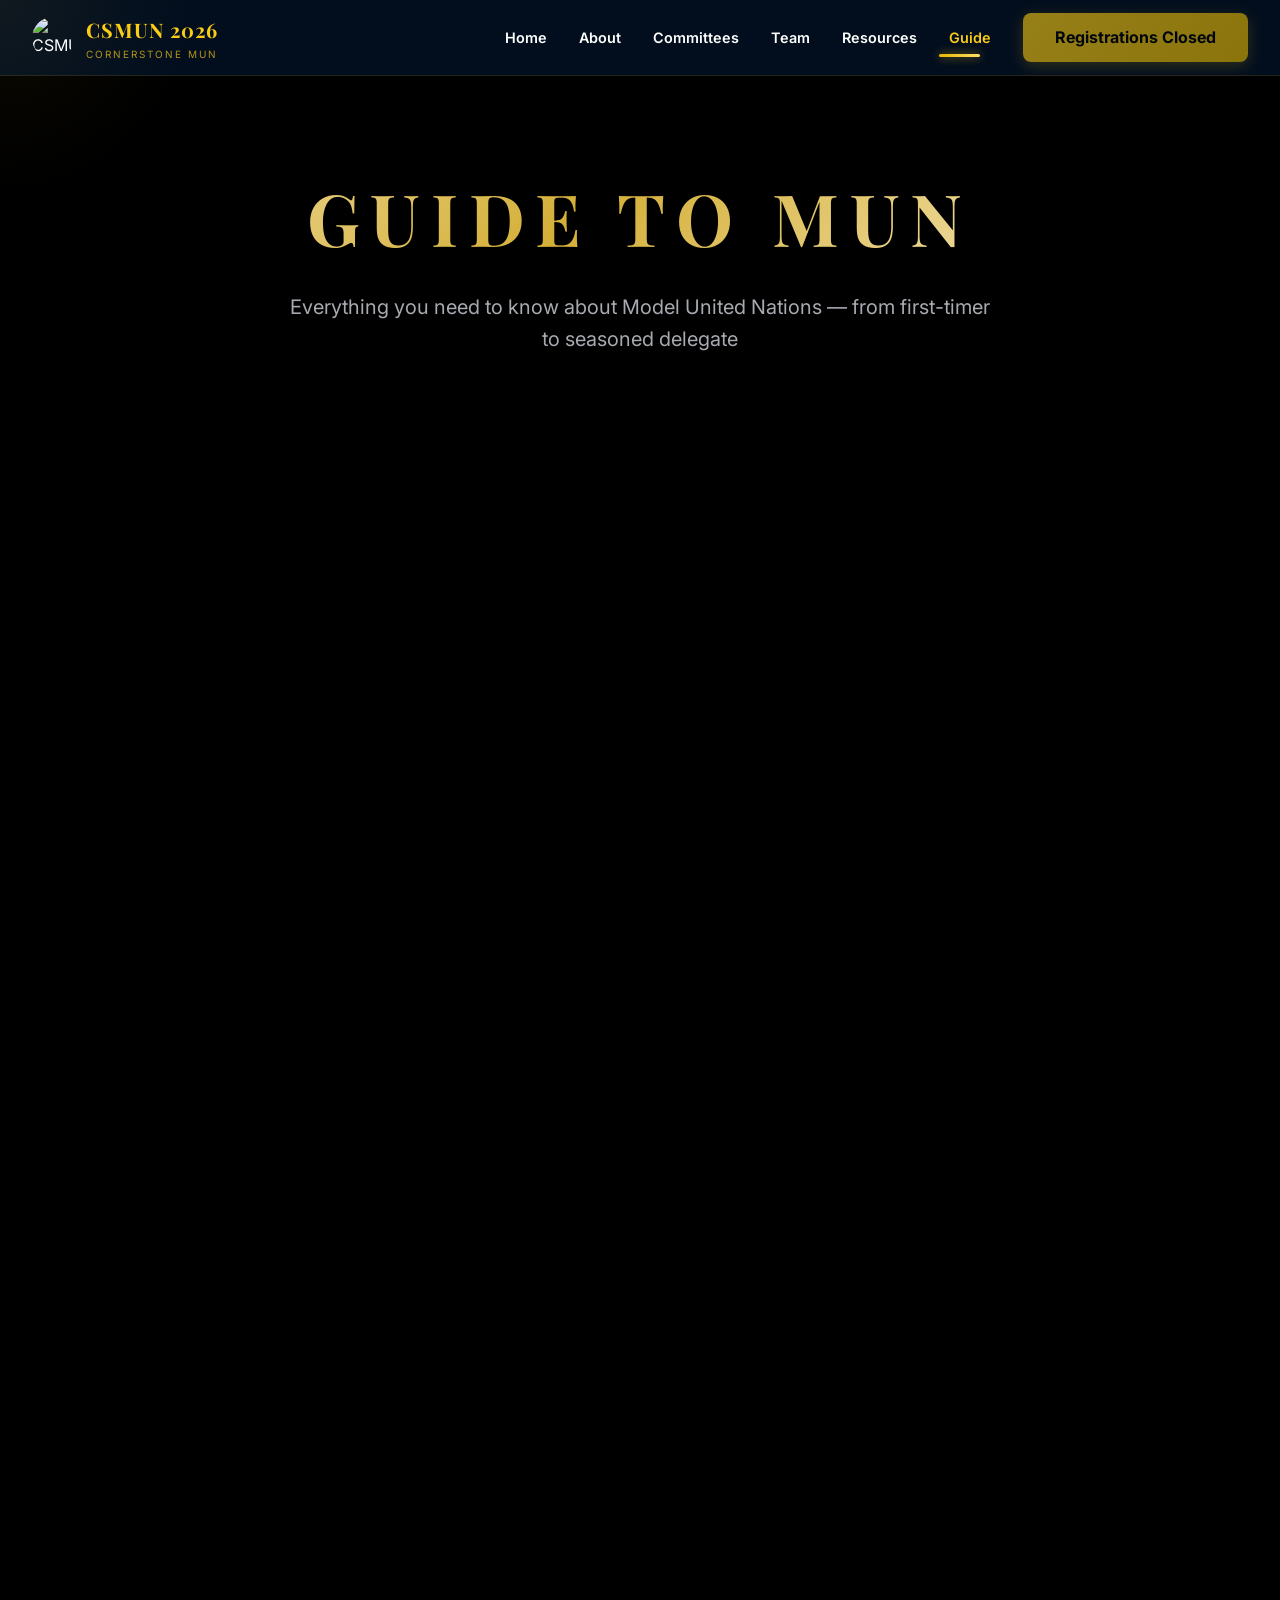
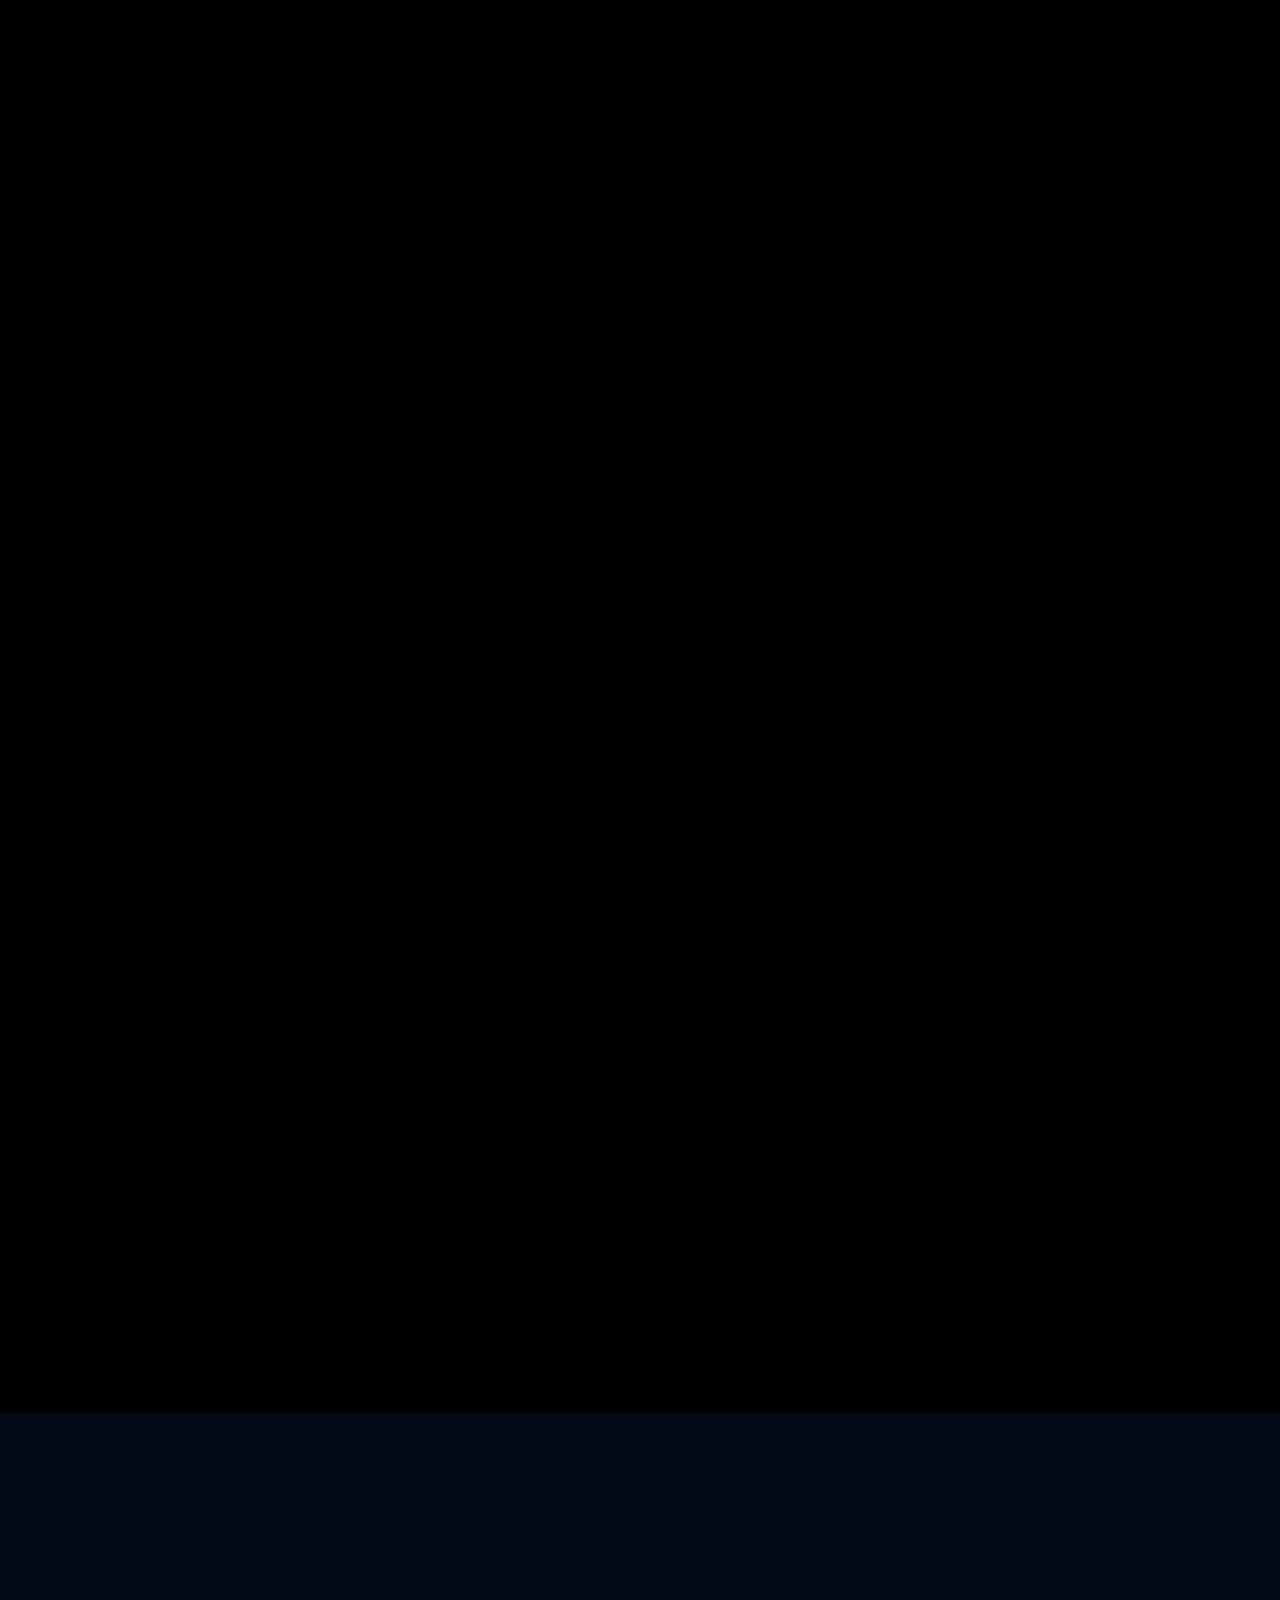
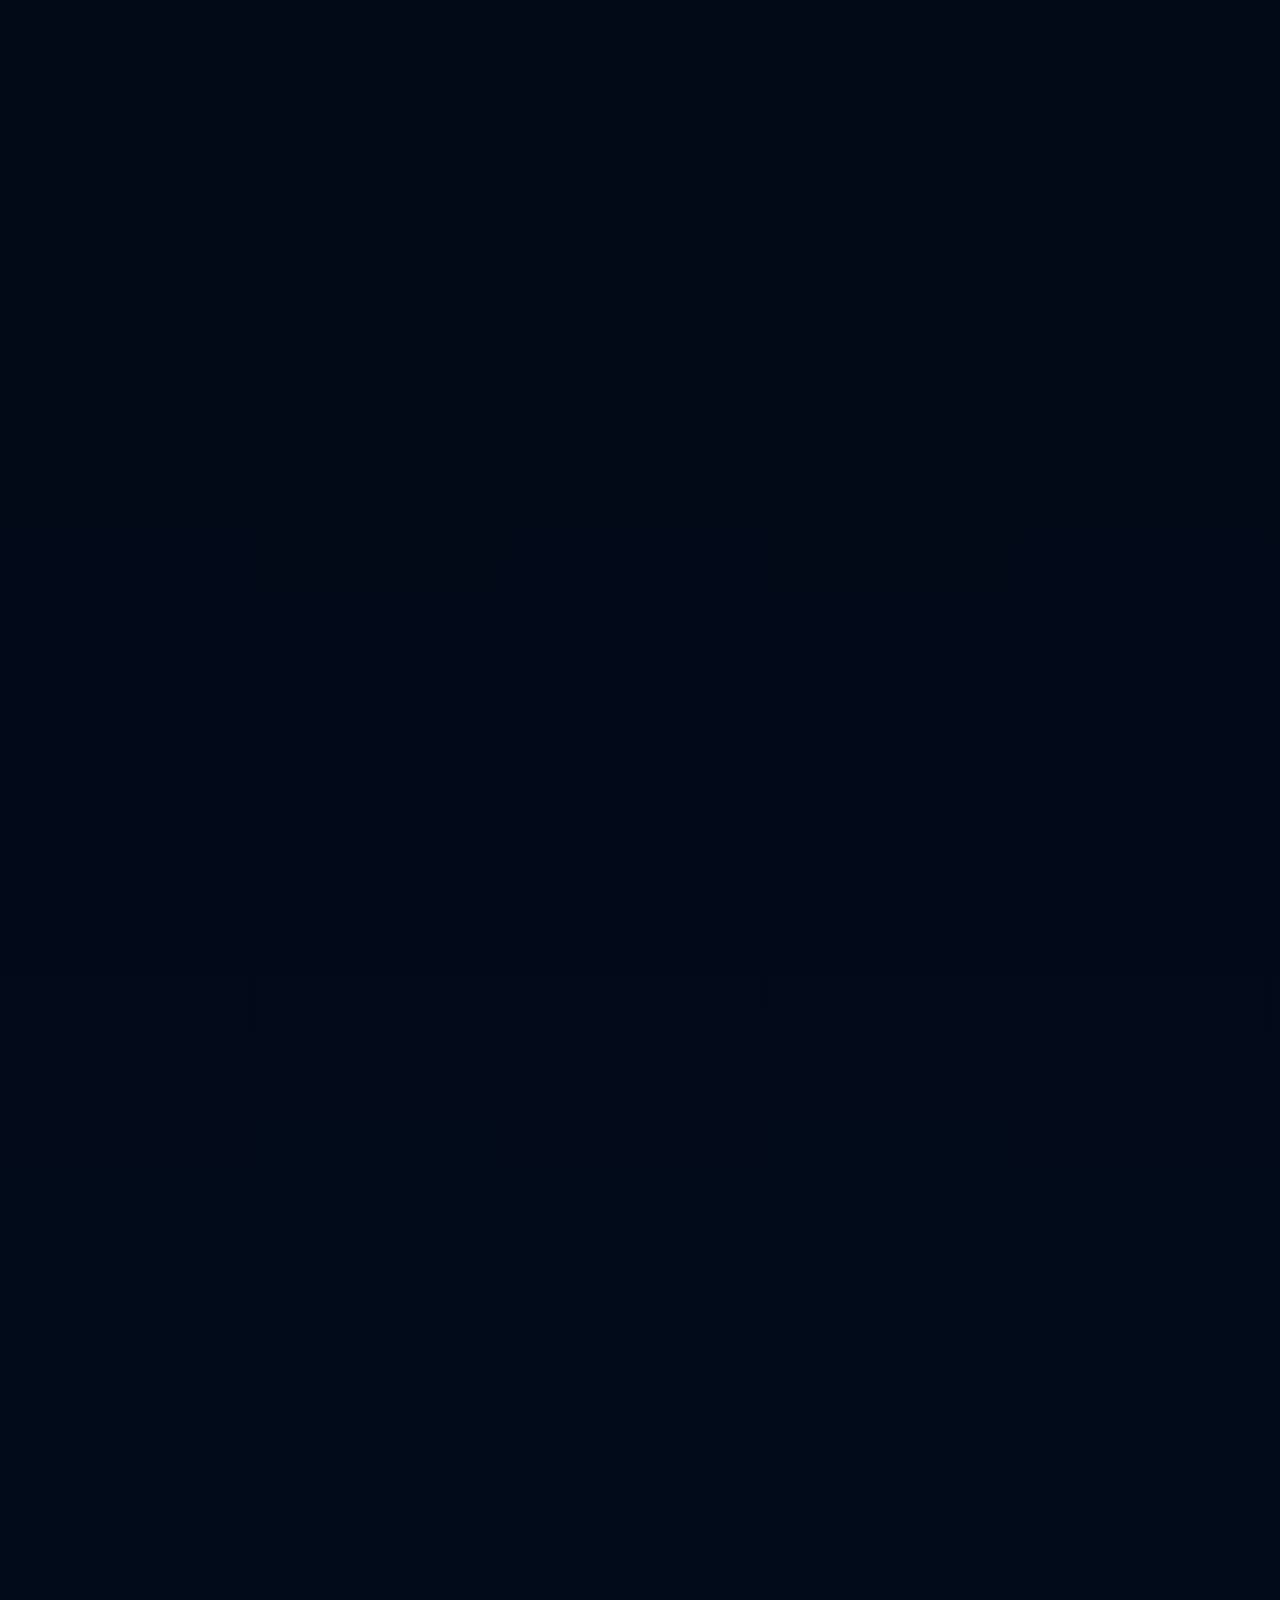
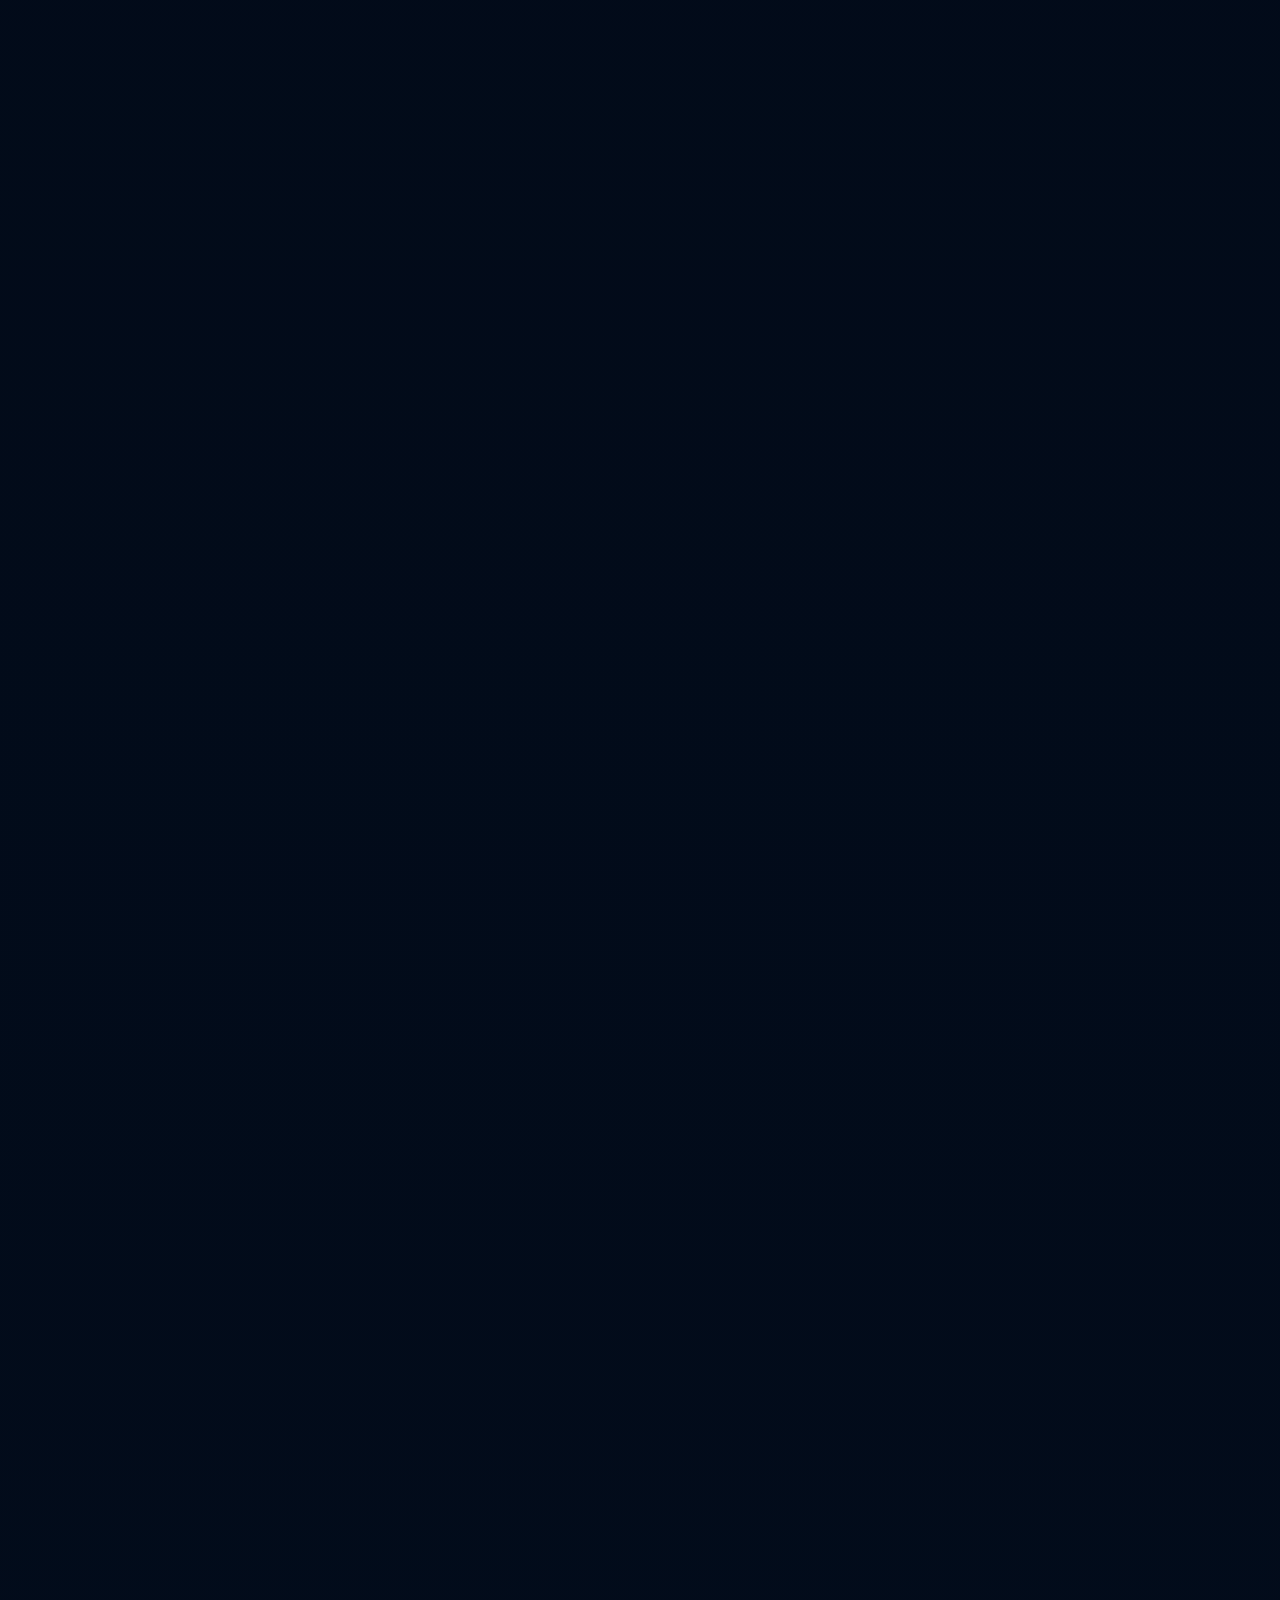
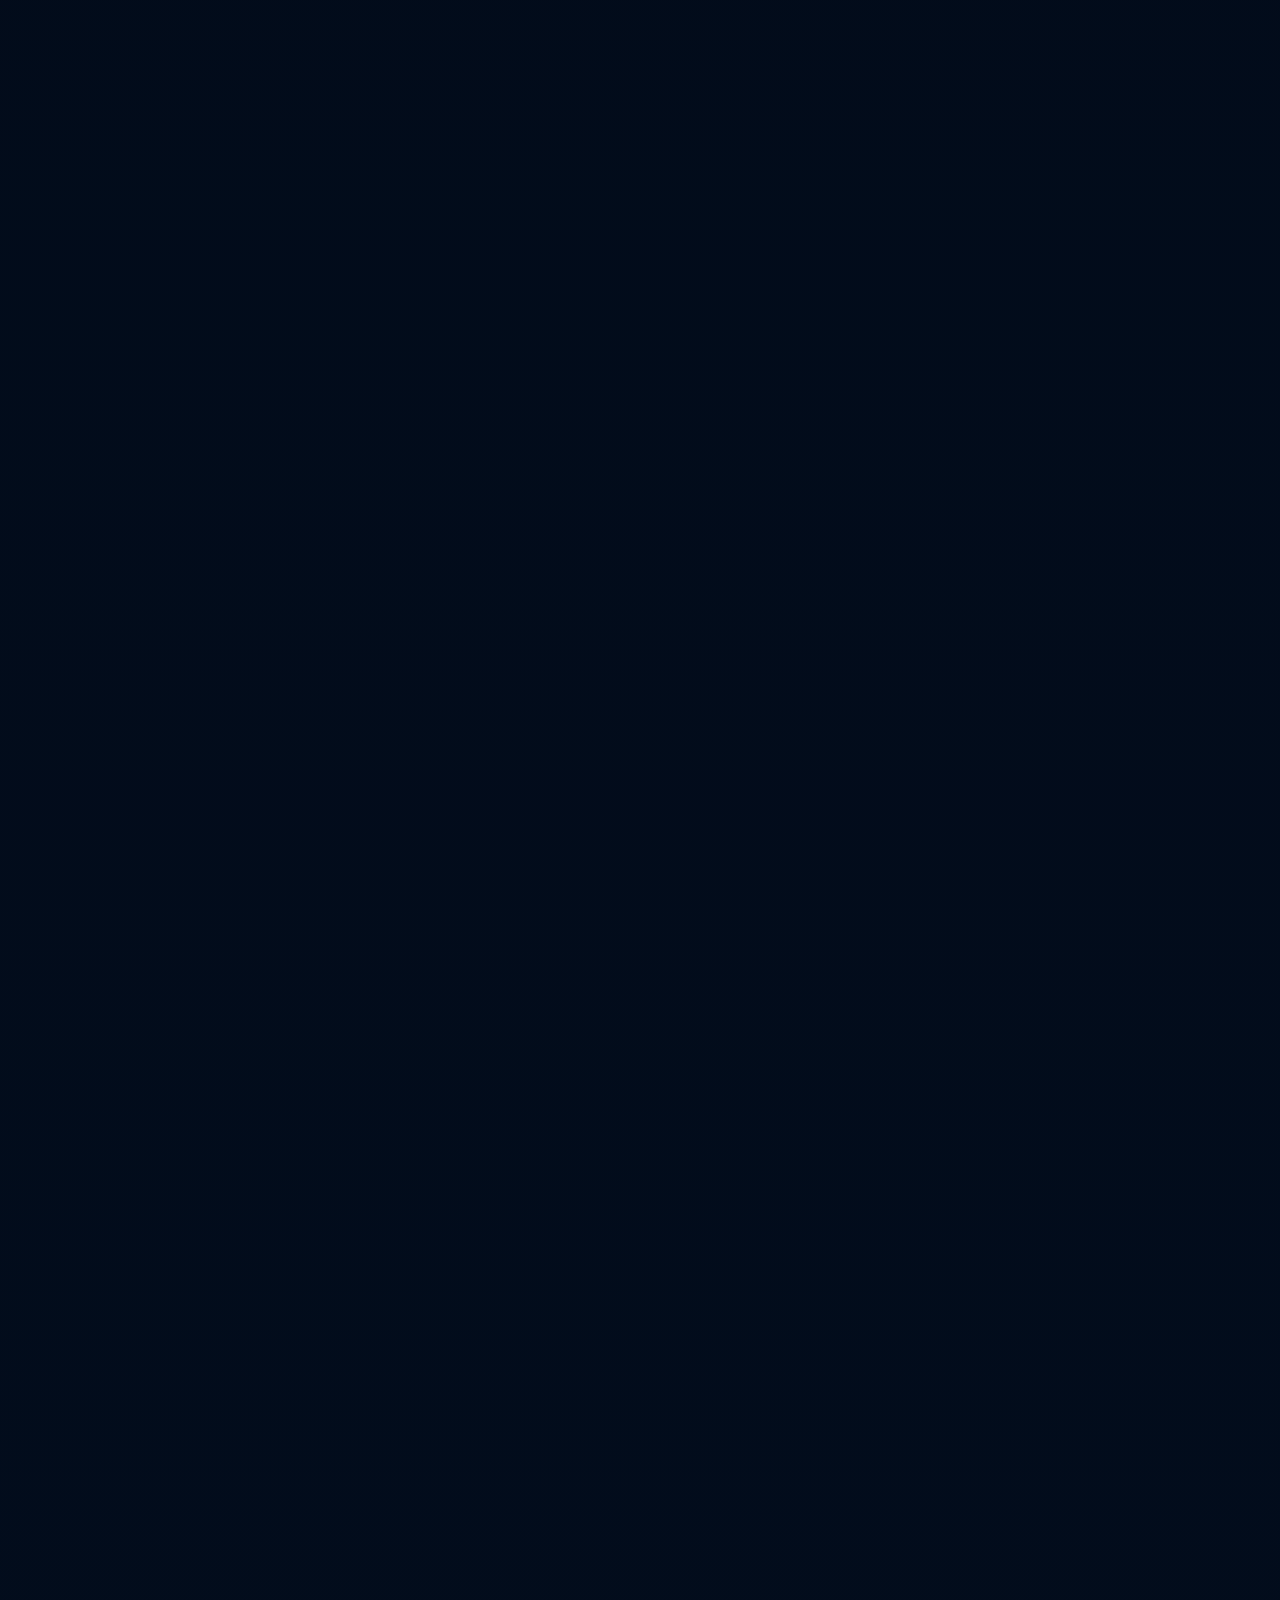
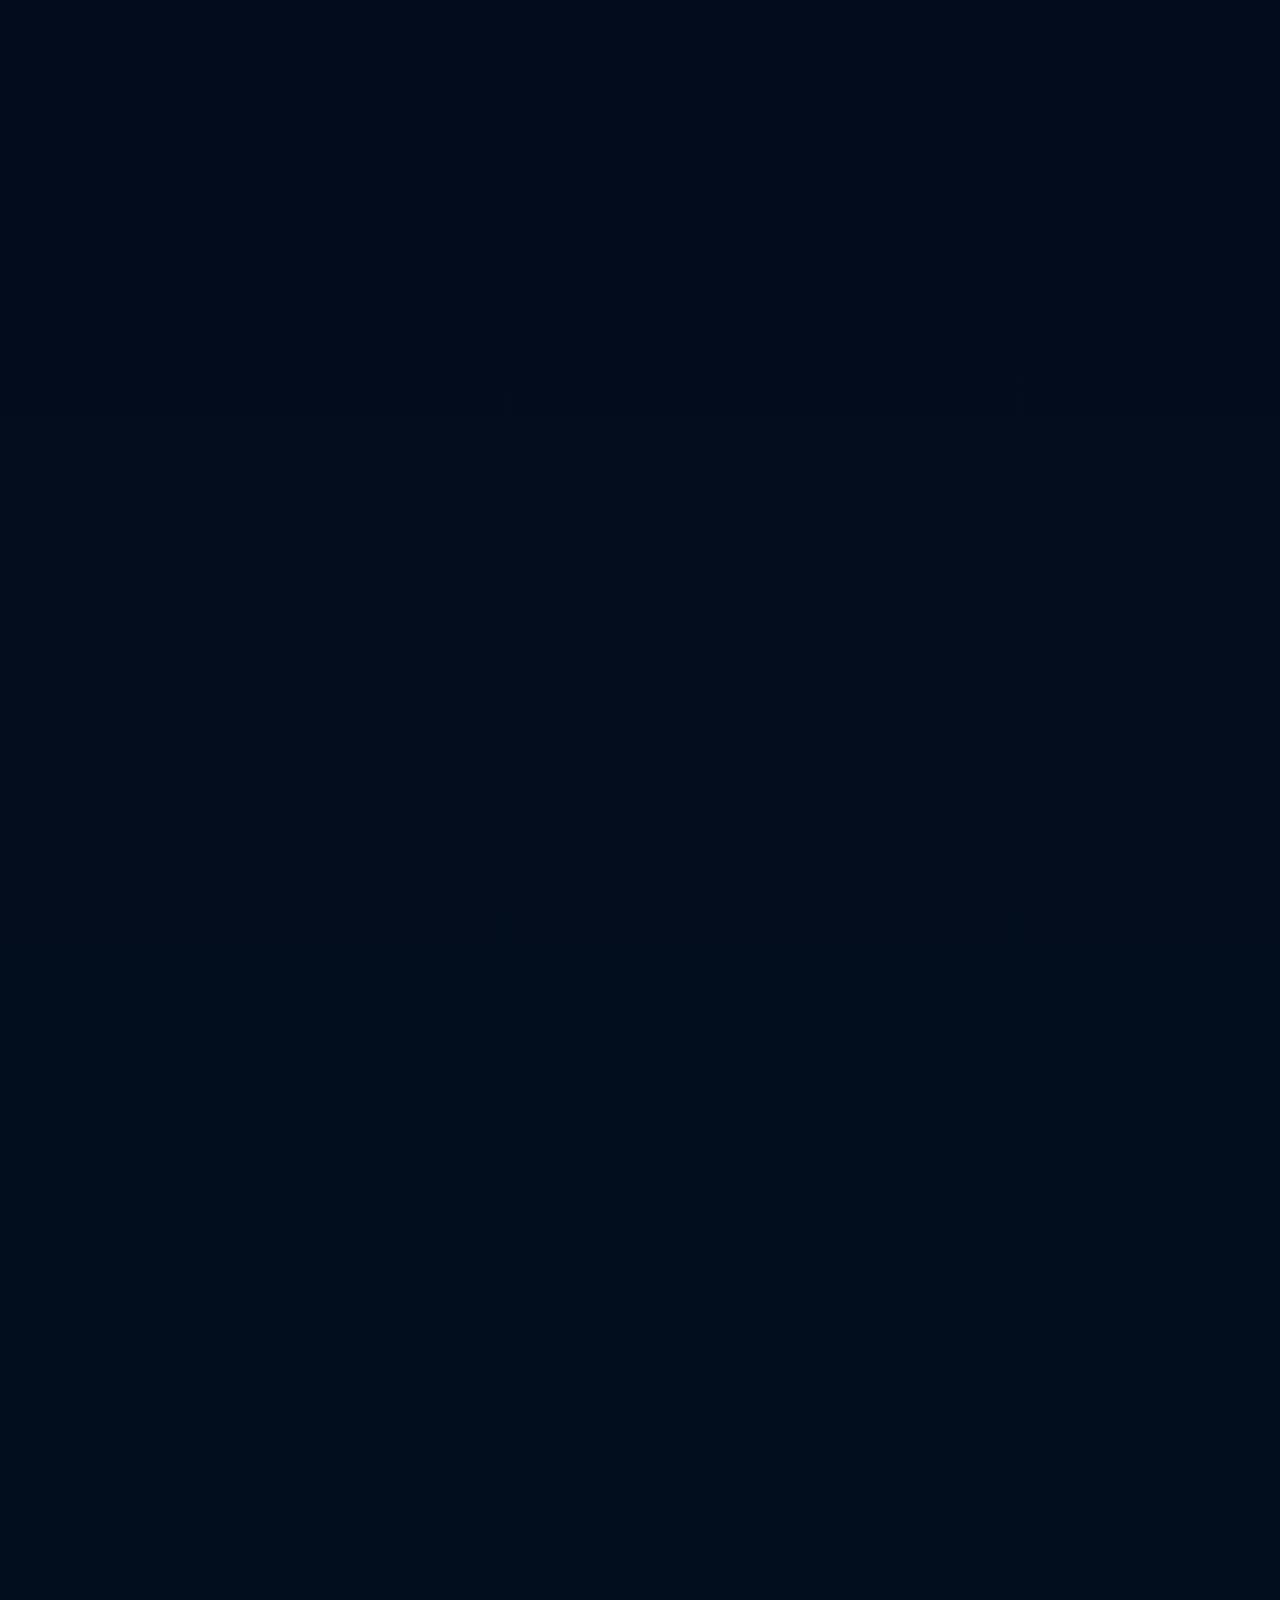
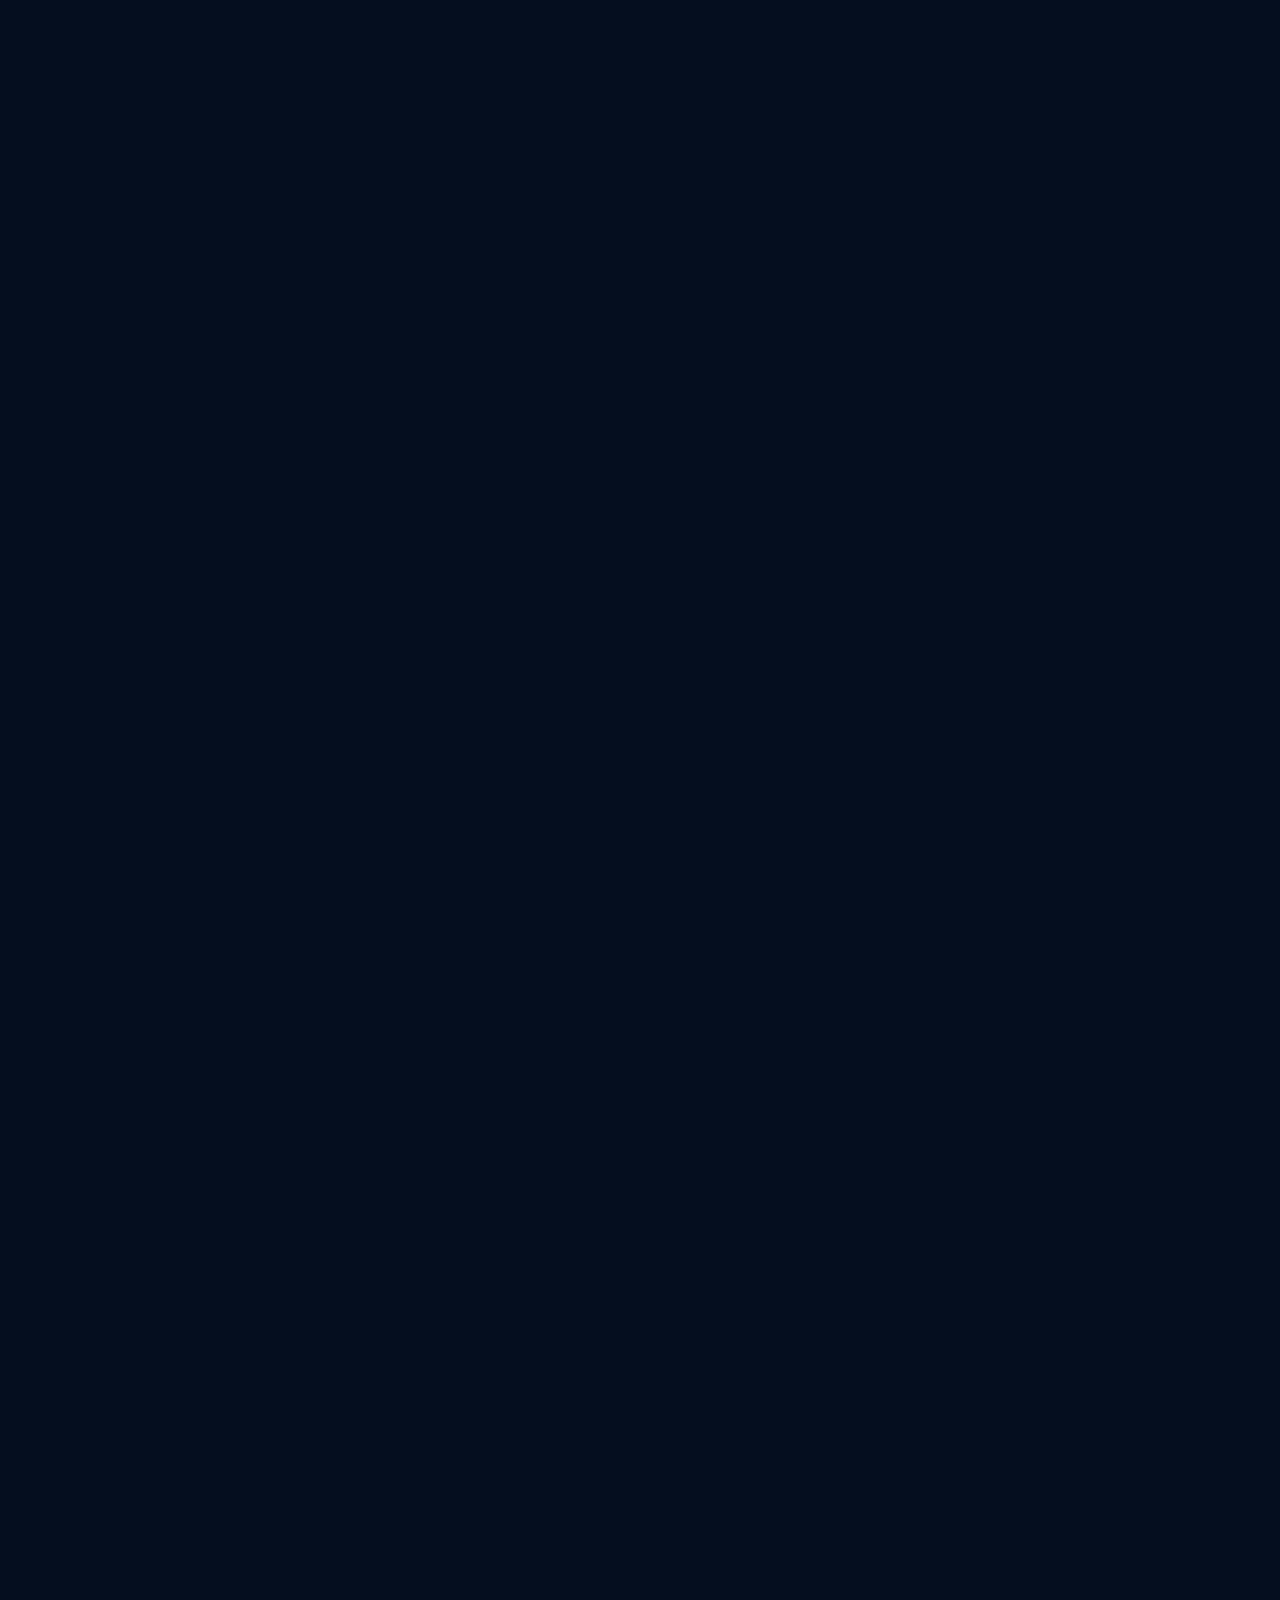
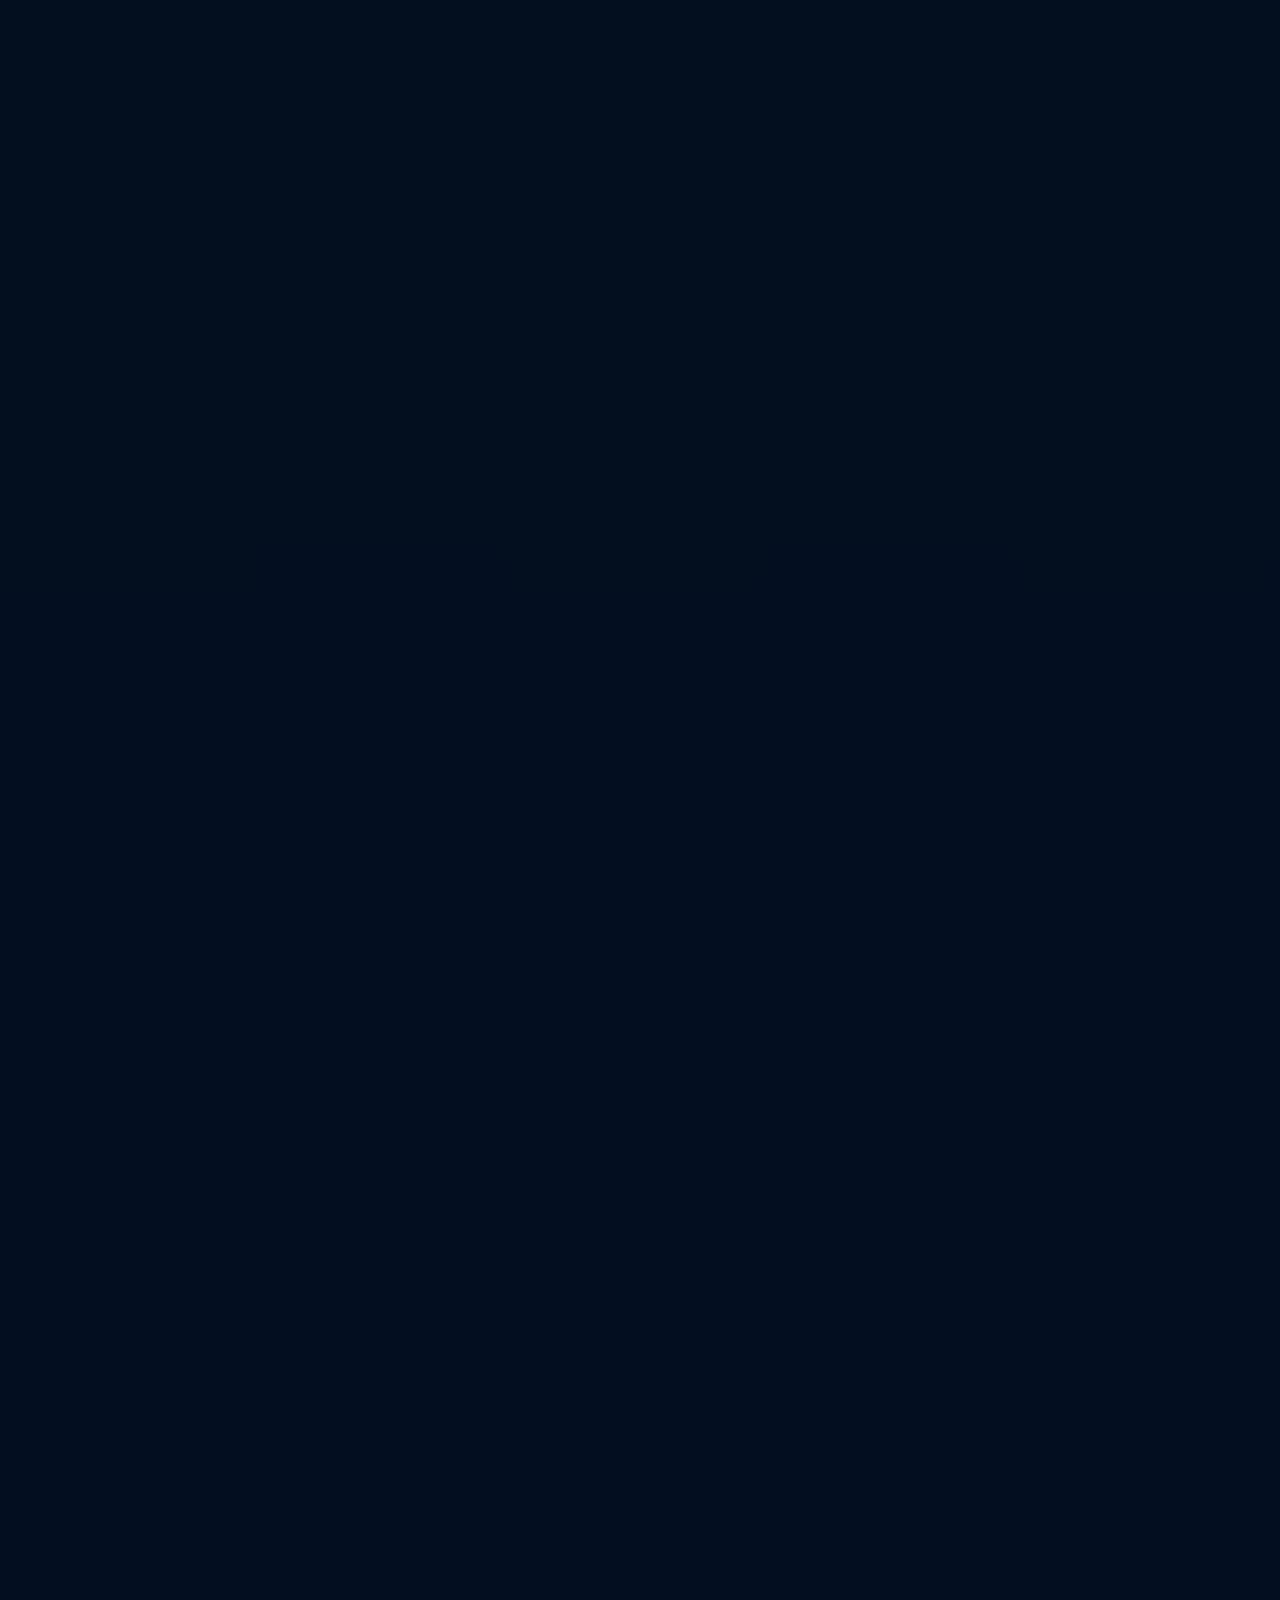
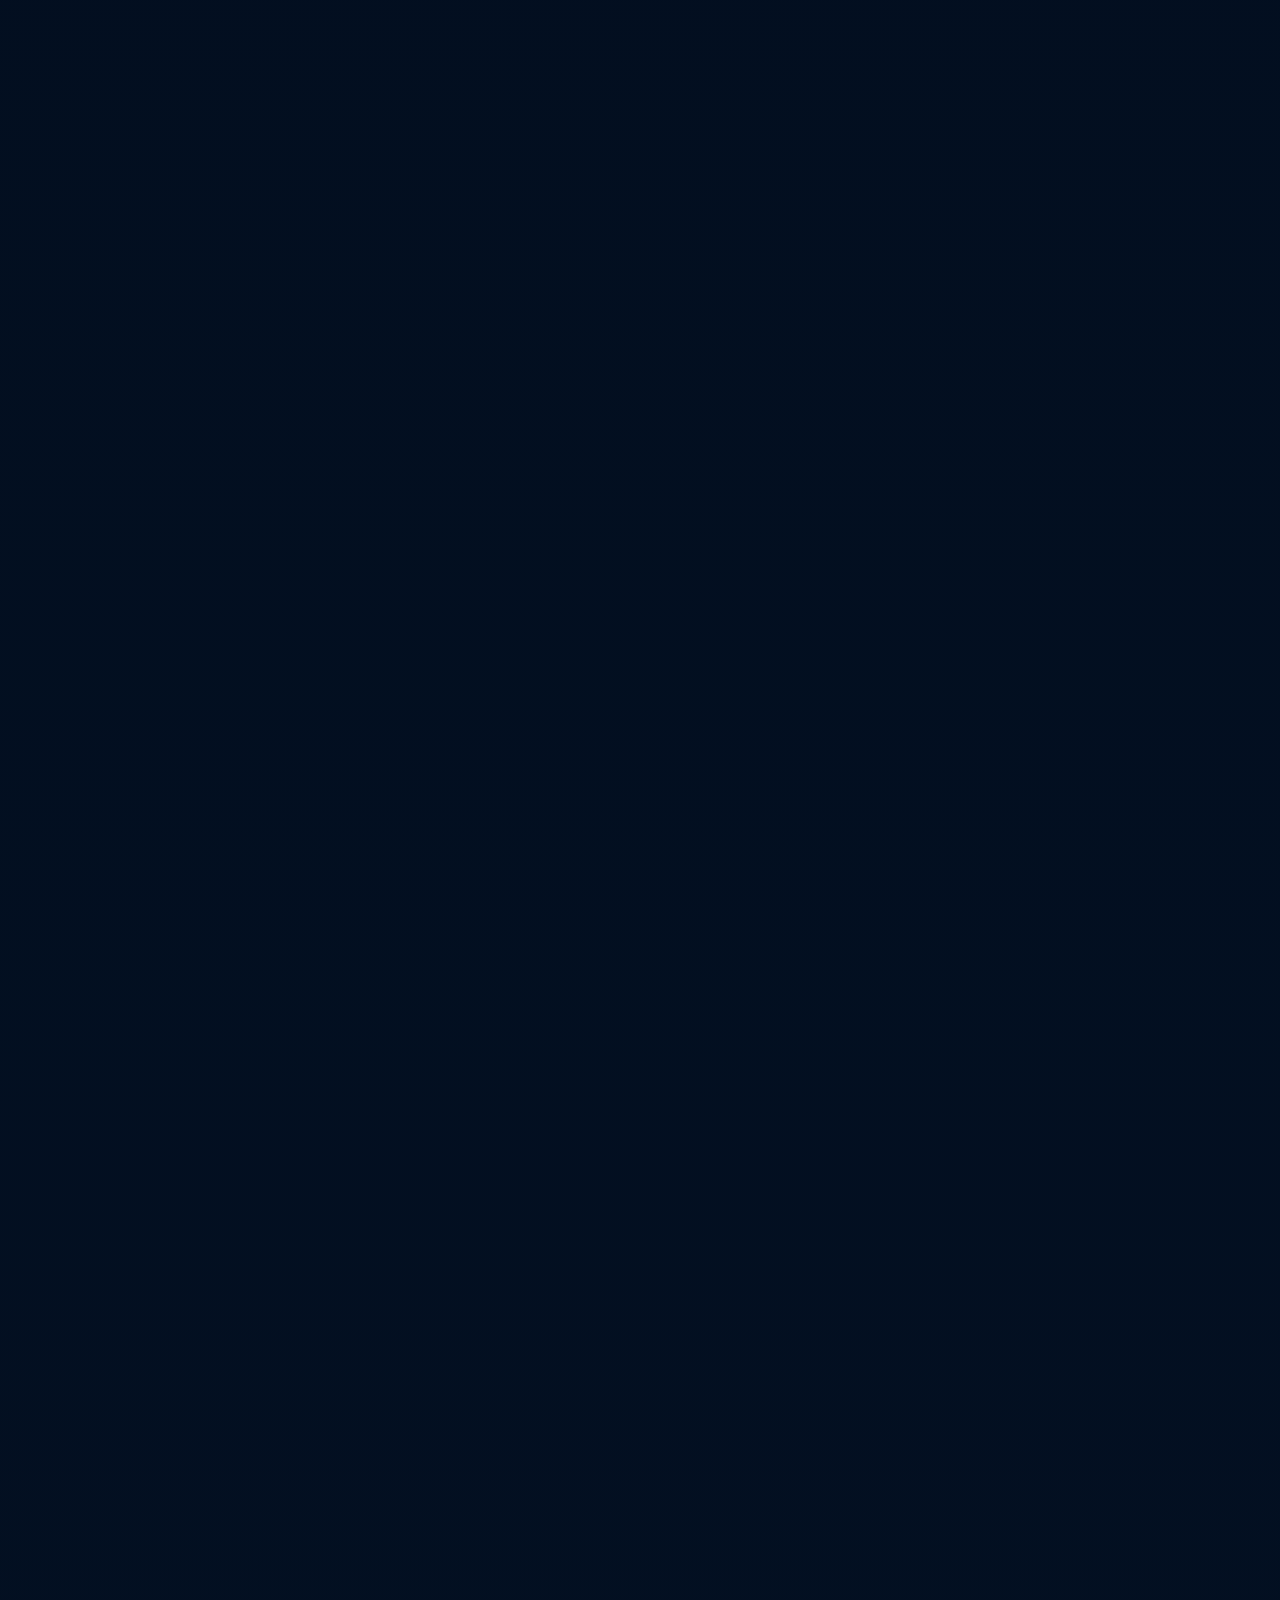
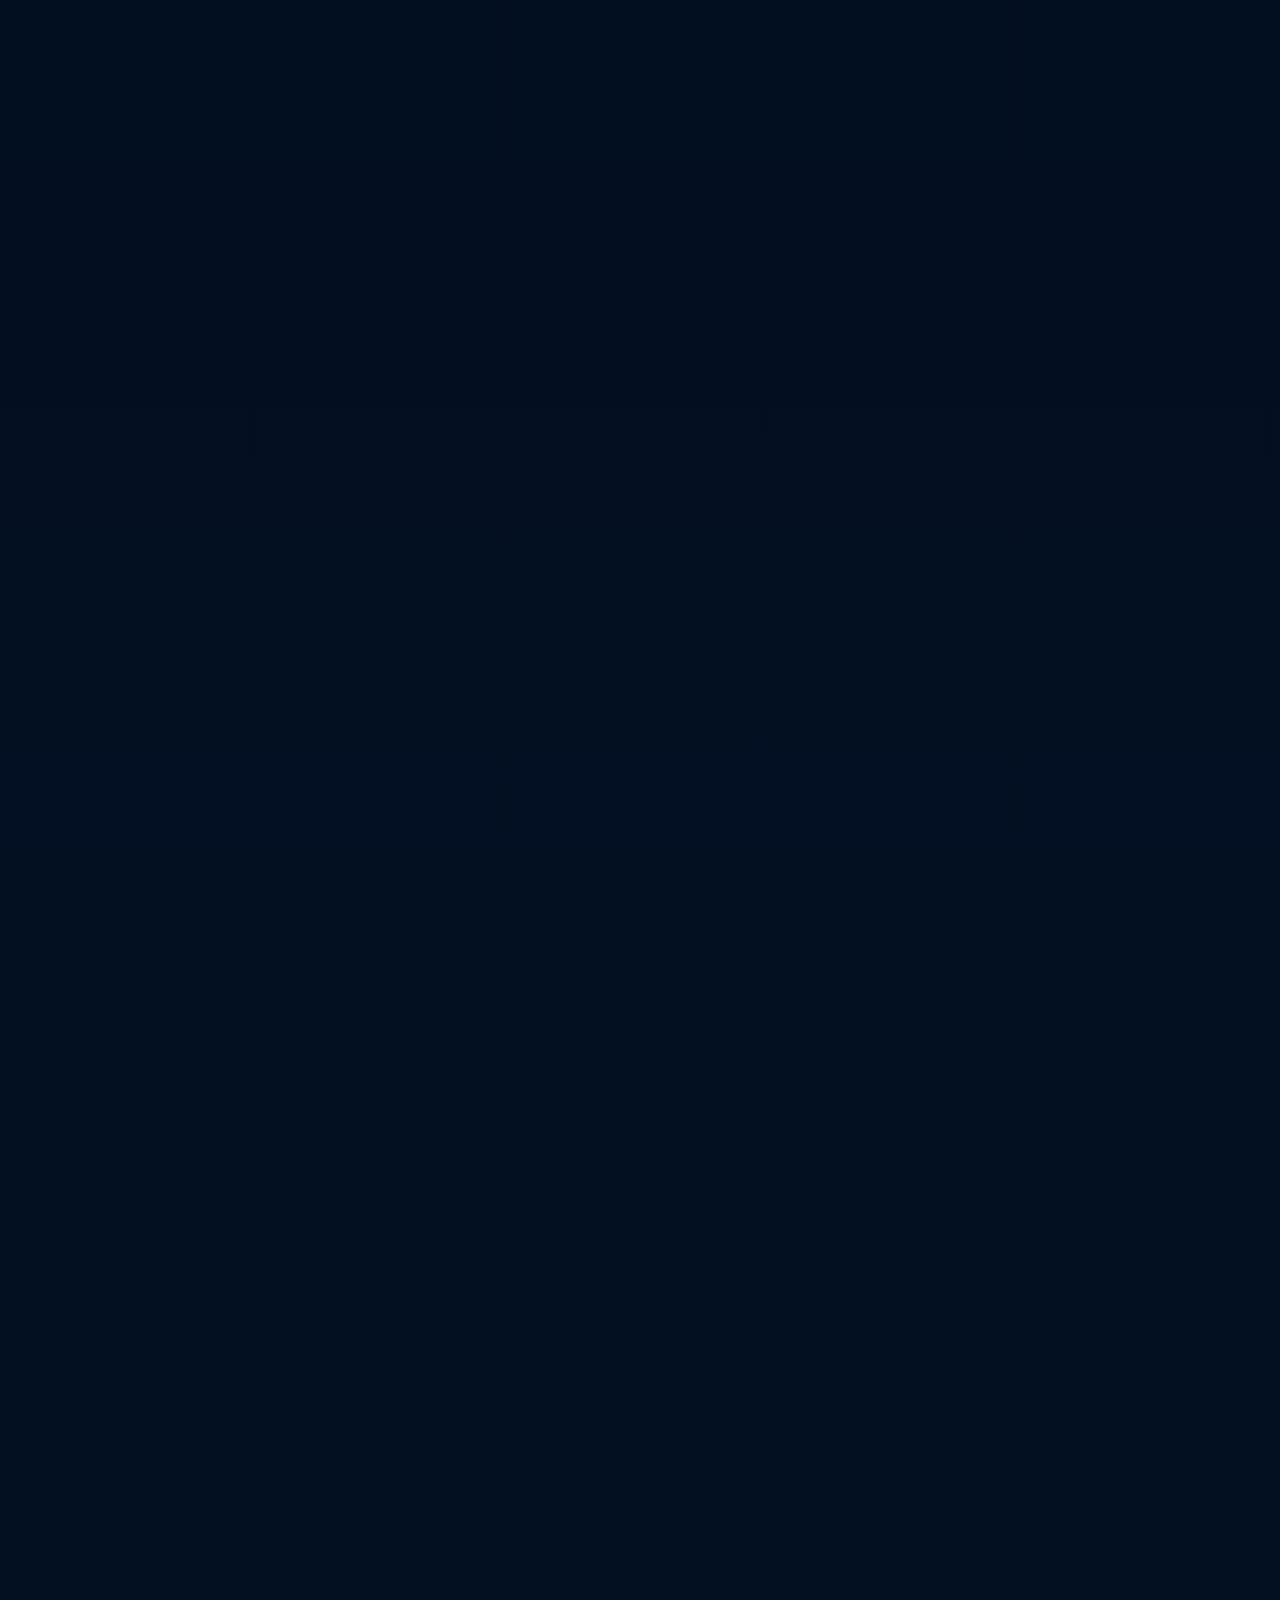
==== commit 89835ea1: "Close registrations; remove itinerary, timeline, write-a-review; update nav & hero buttons" ====
--- a/guide.html
+++ b/guide.html
@@ -41,7 +41,7 @@
                     <a href="resources.html">Resources</a>
                     <a href="guide.html" class="active">Guide</a>
                 </div>
-                <a href="register.html" class="btn-primary nav-cta">Register Now</a>
+                <span class="btn-primary nav-cta" style="cursor:default;opacity:0.6;">Registrations Closed</span>
             </div>
             <button class="hamburger" id="hamburger" aria-label="Toggle menu">
                 <span></span>
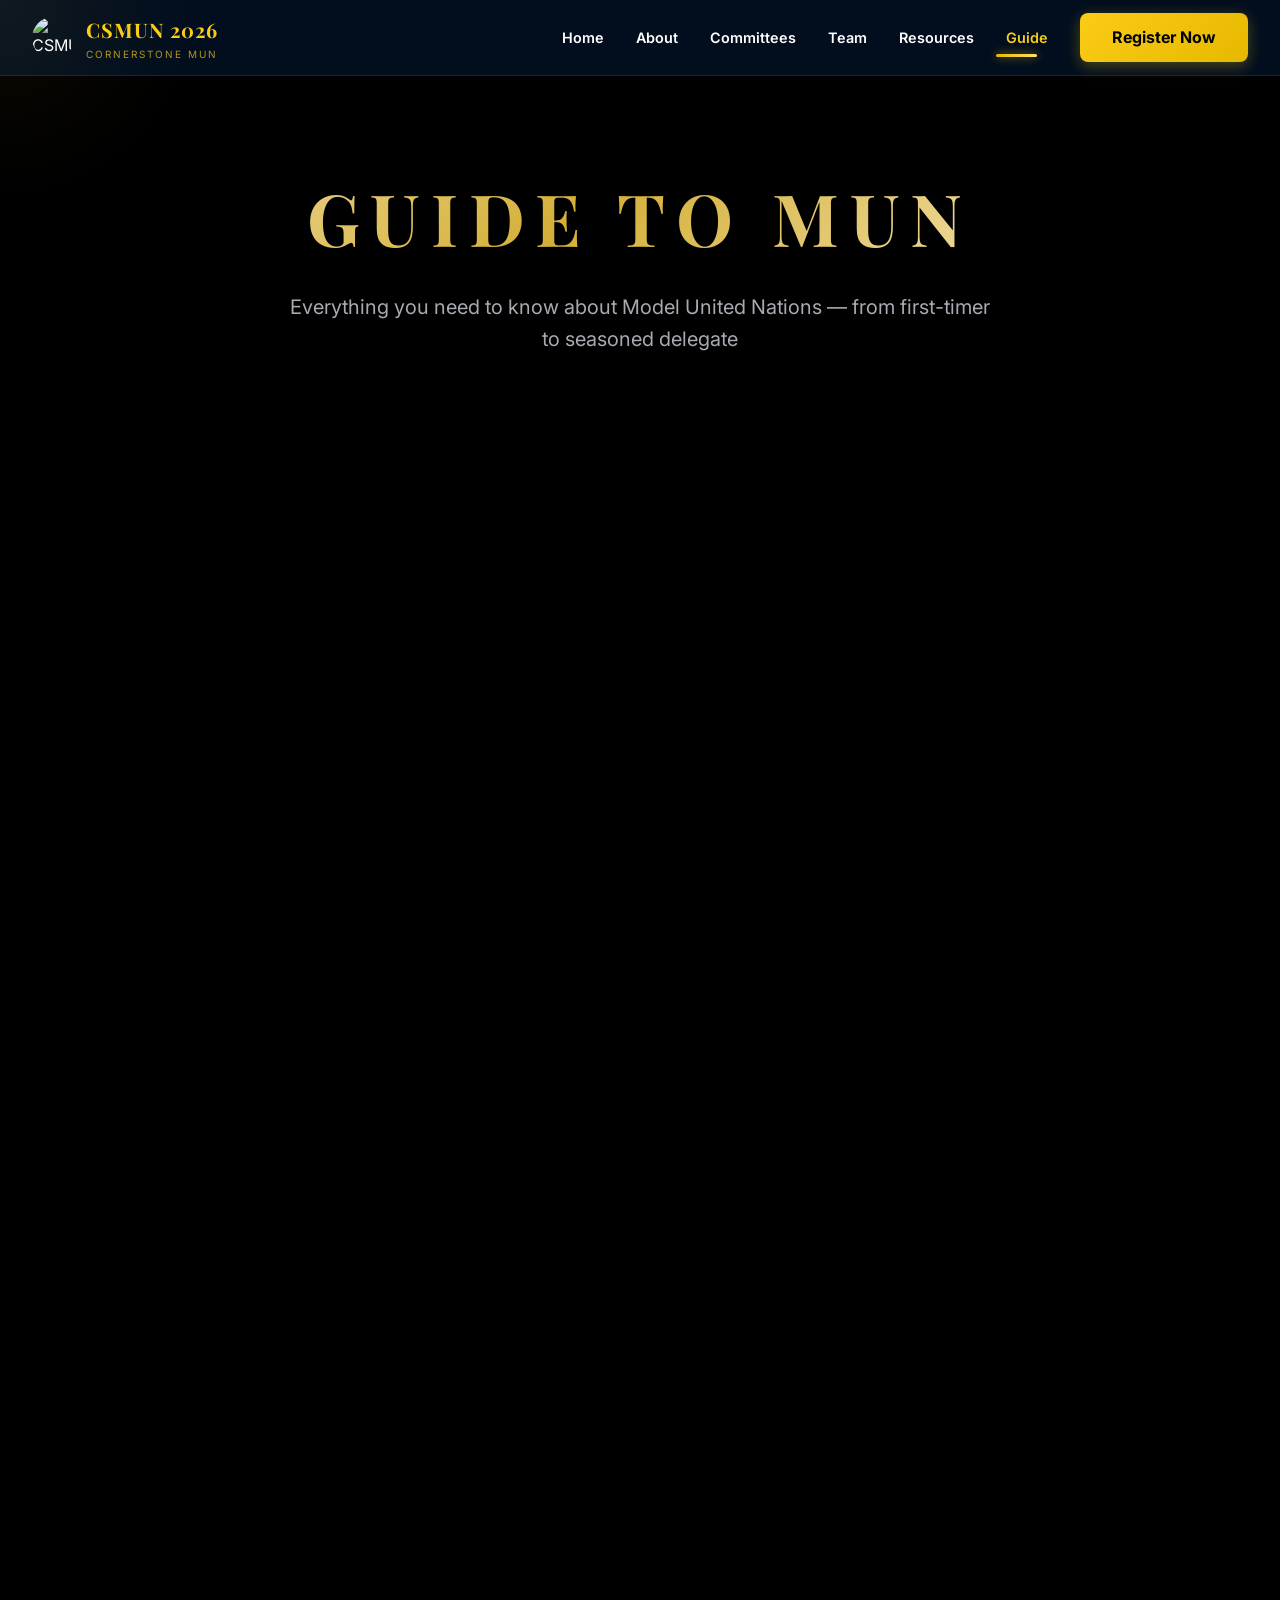
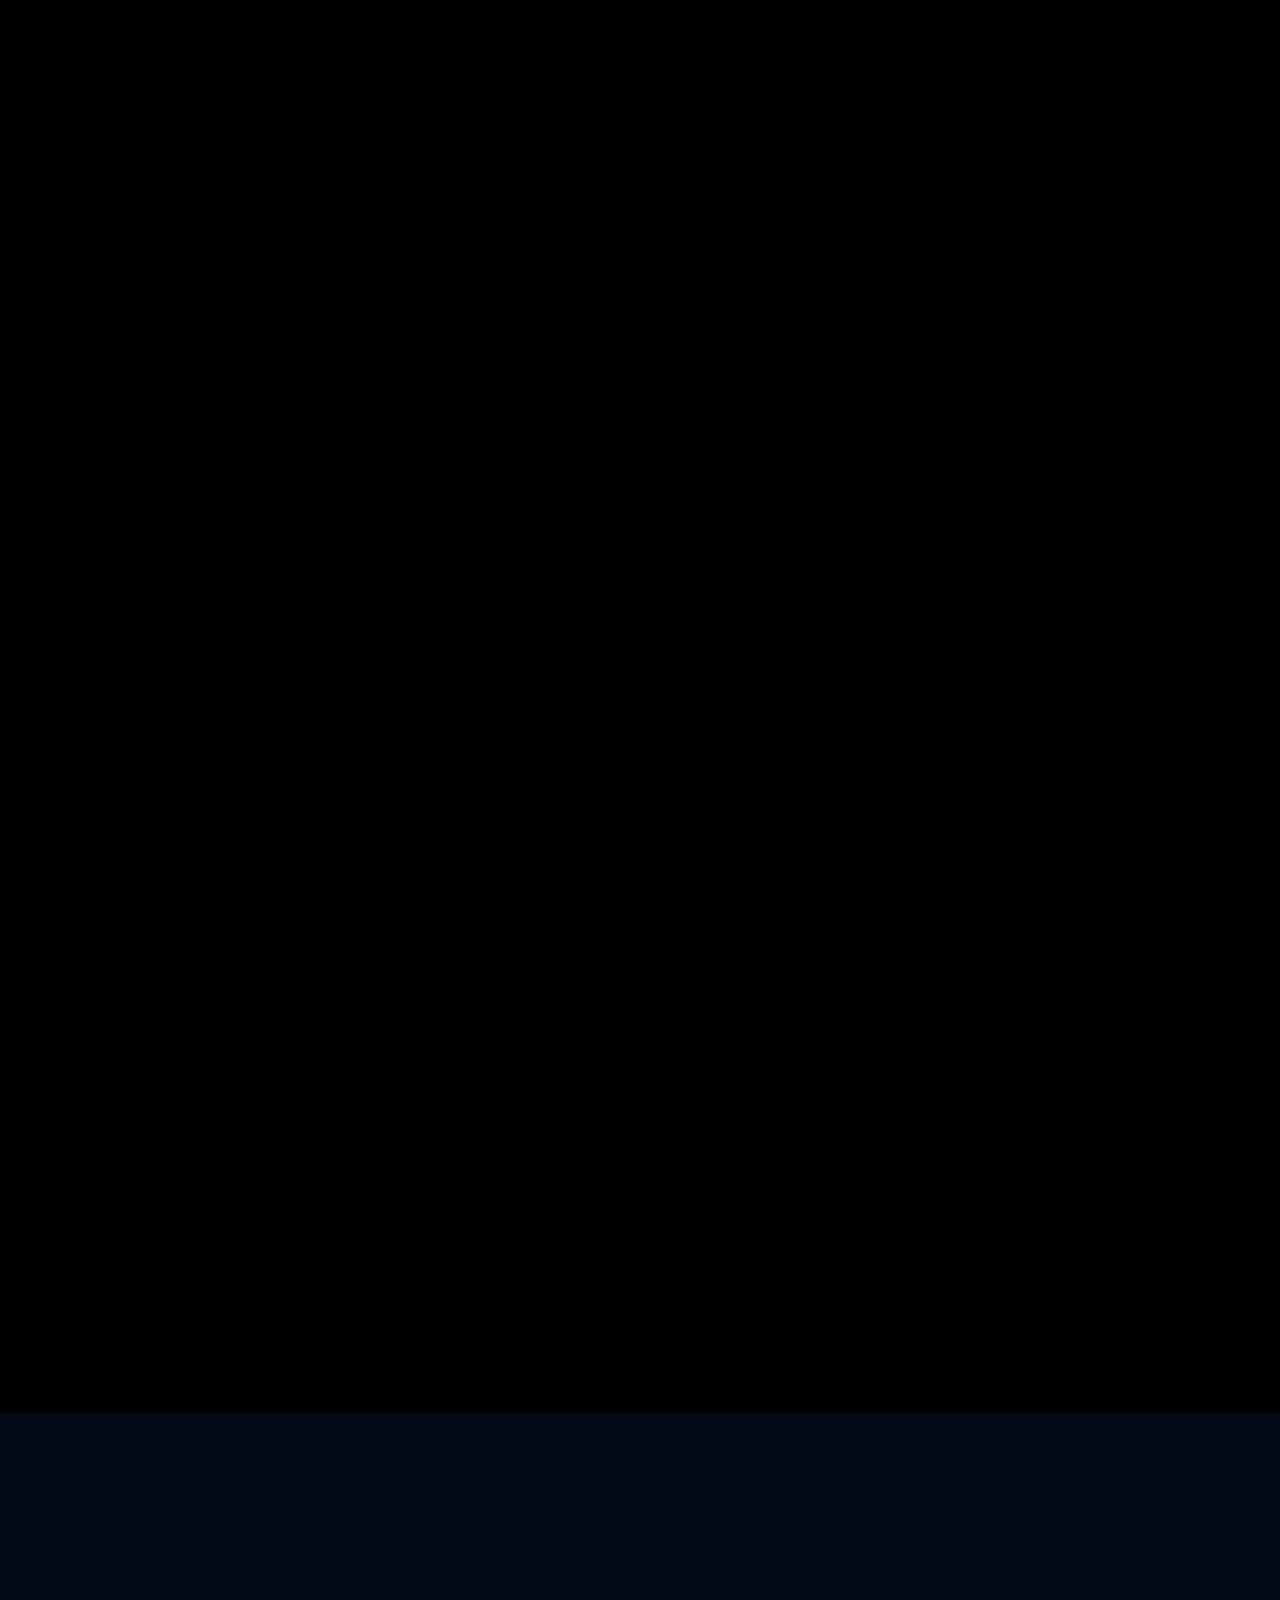
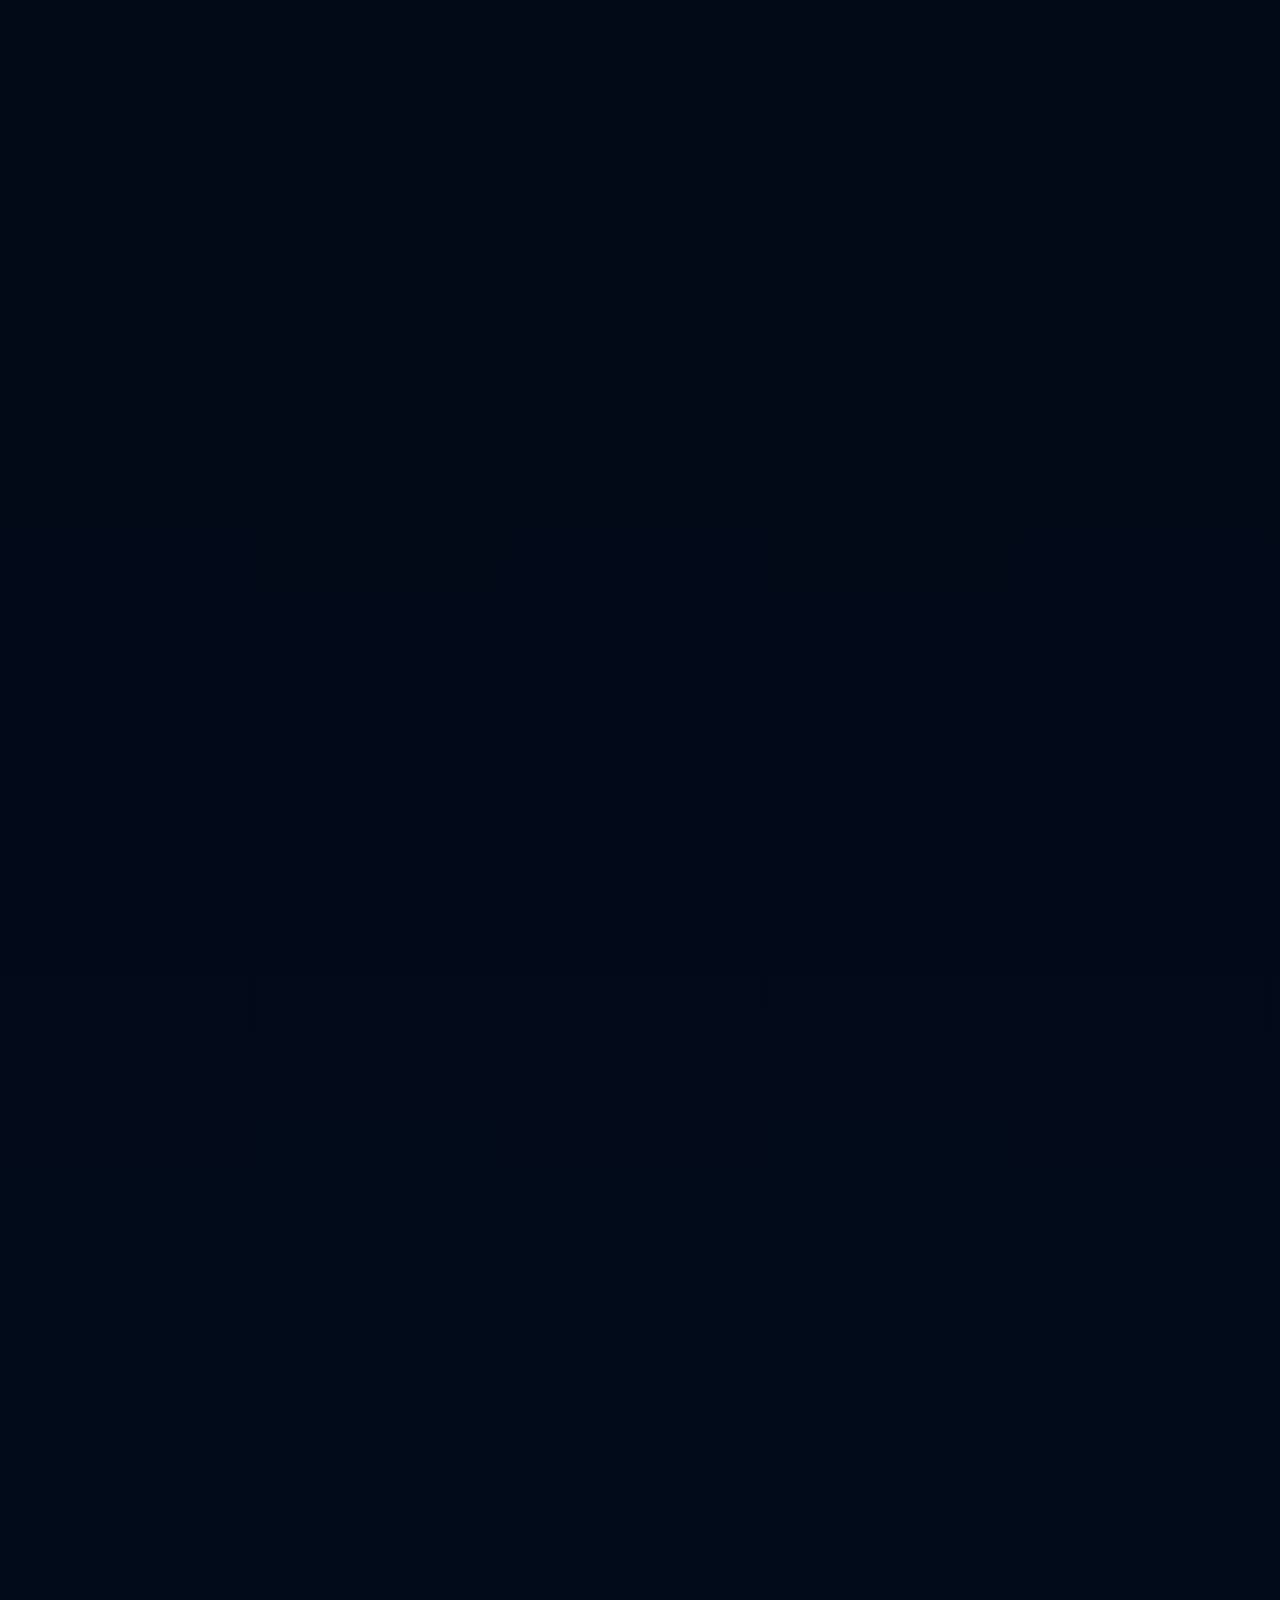
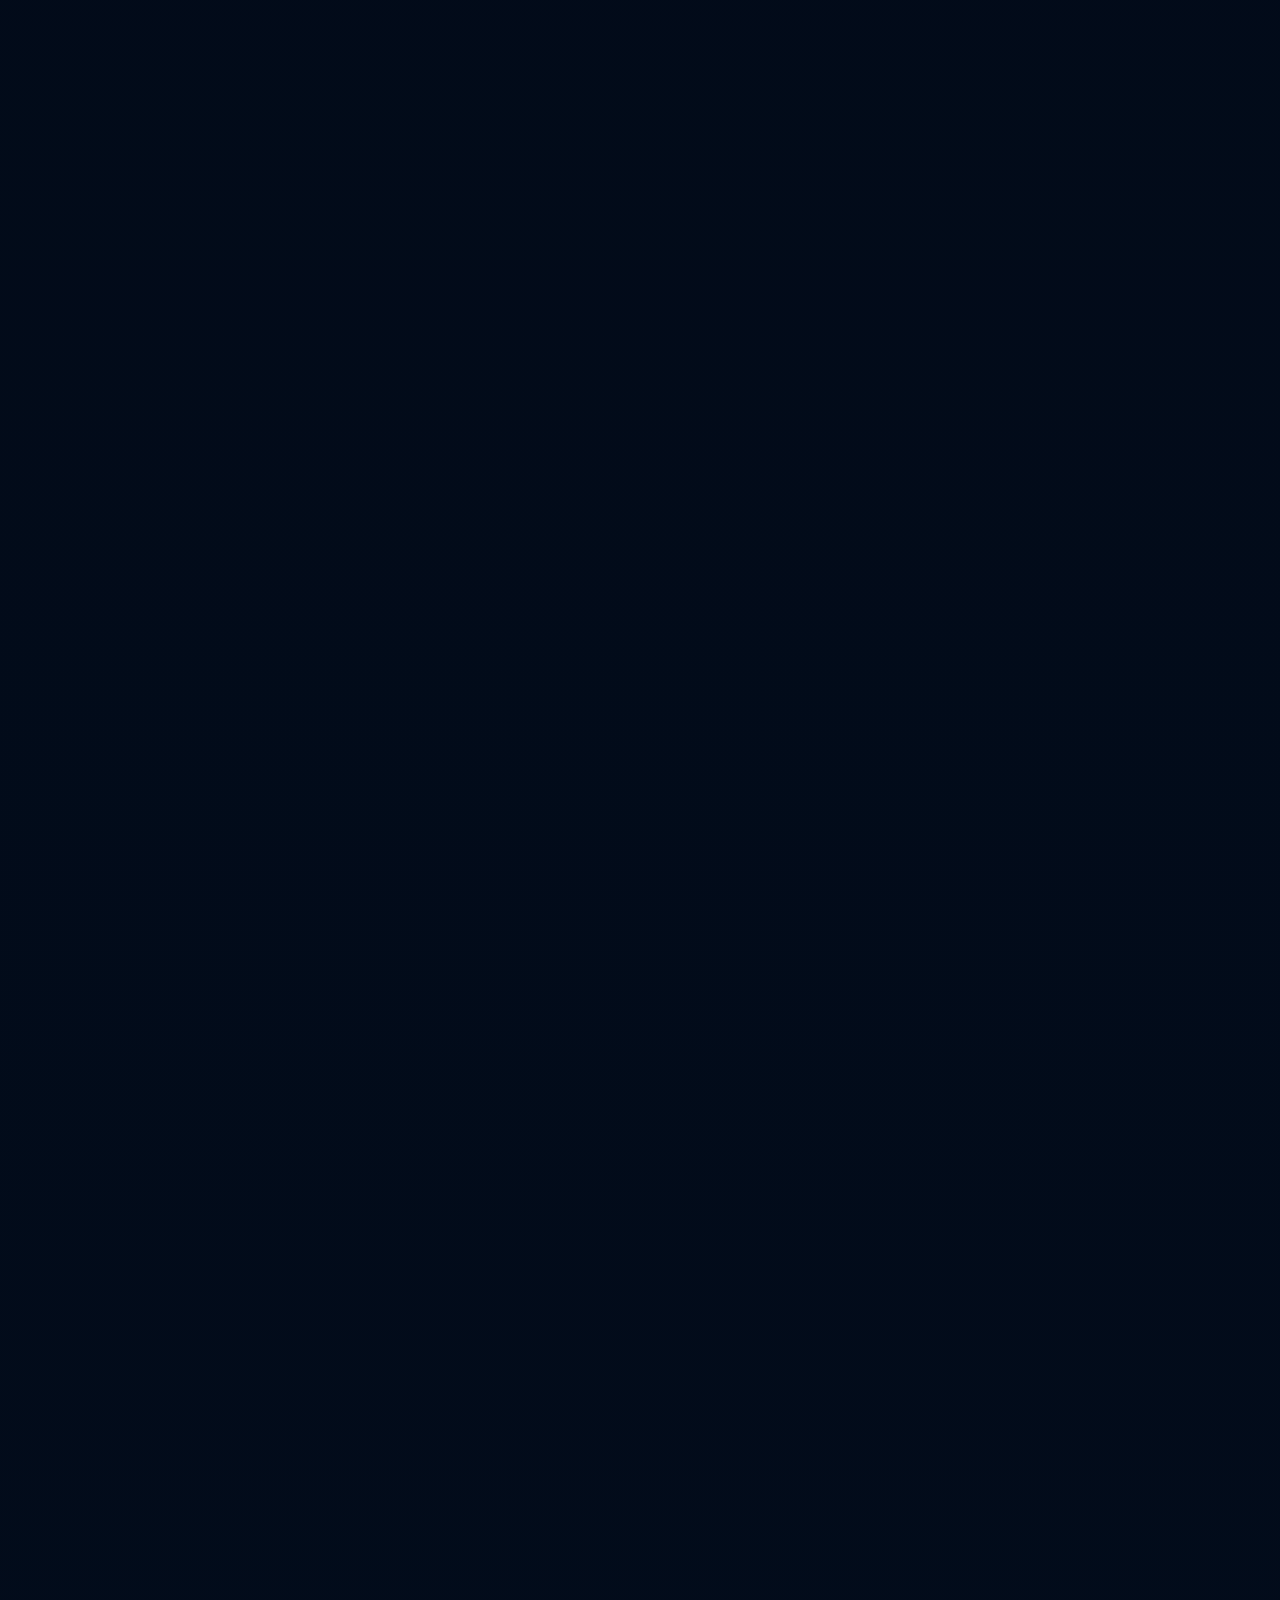
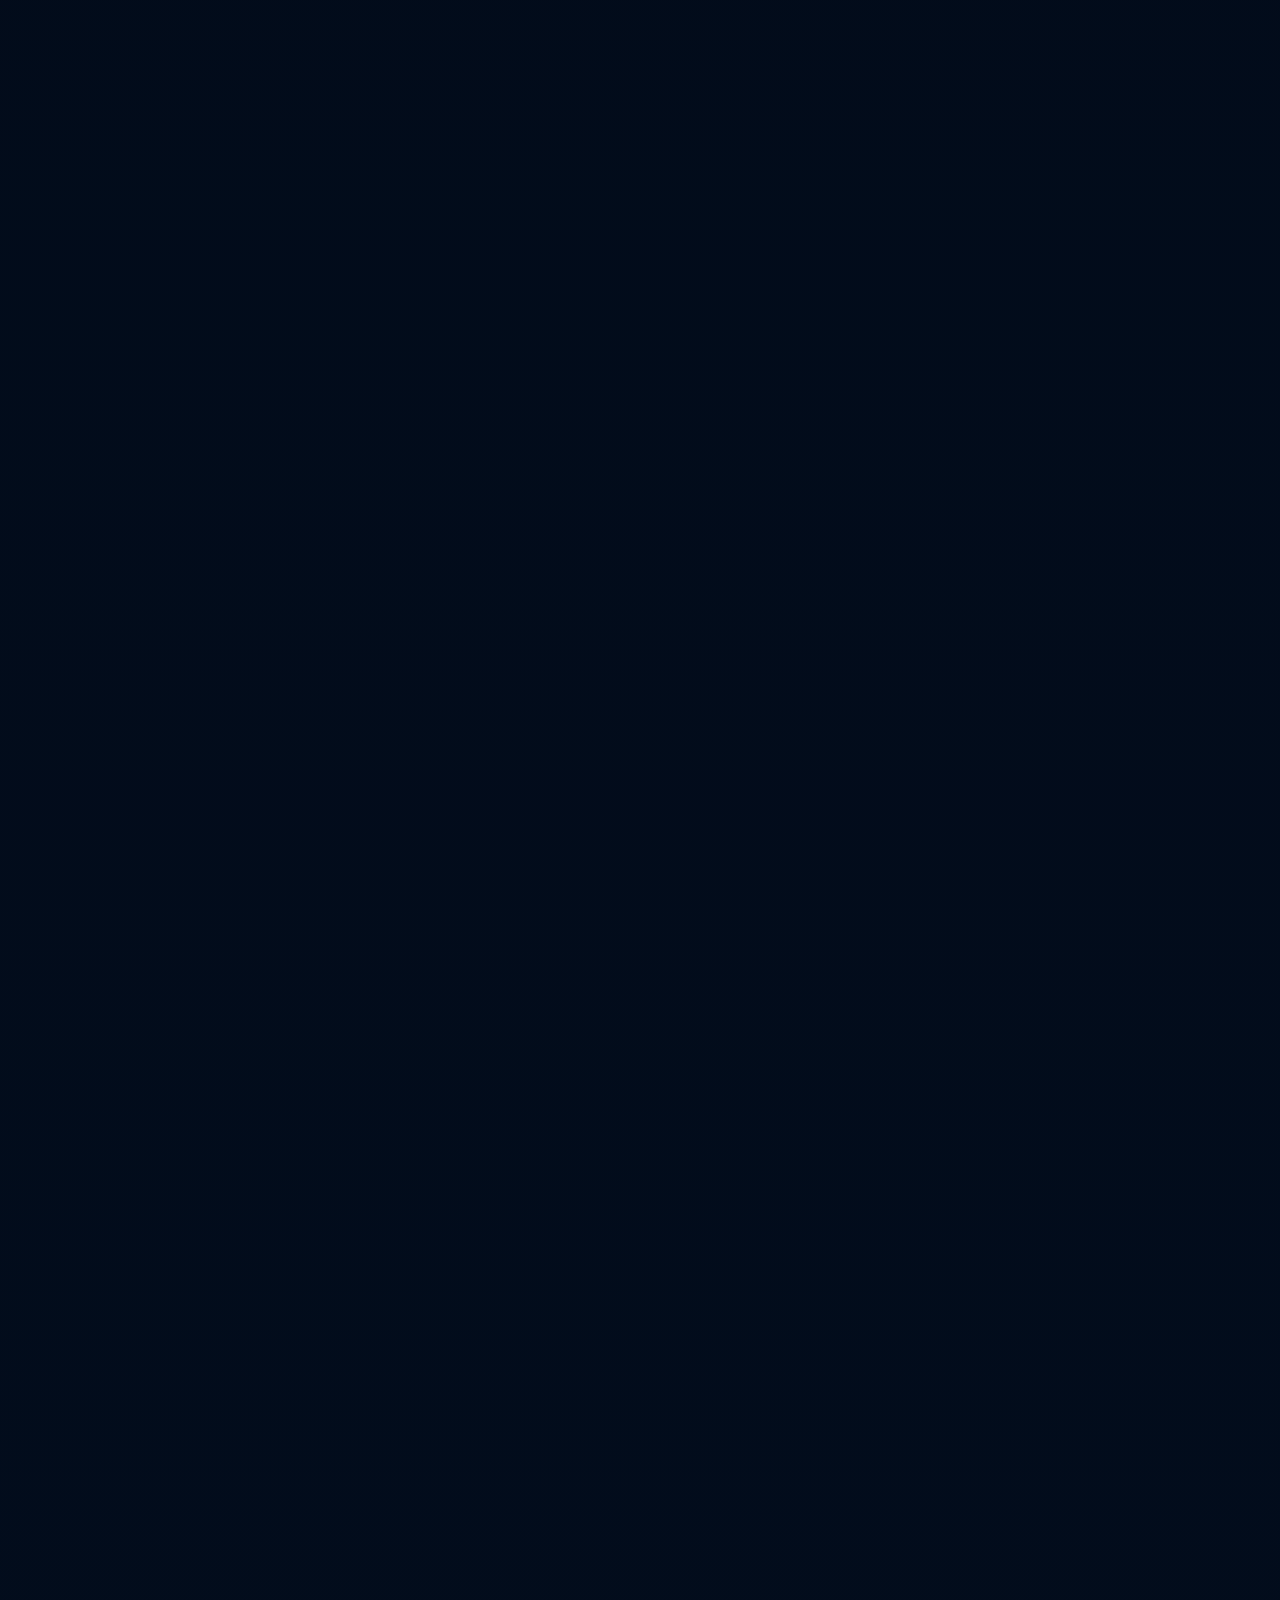
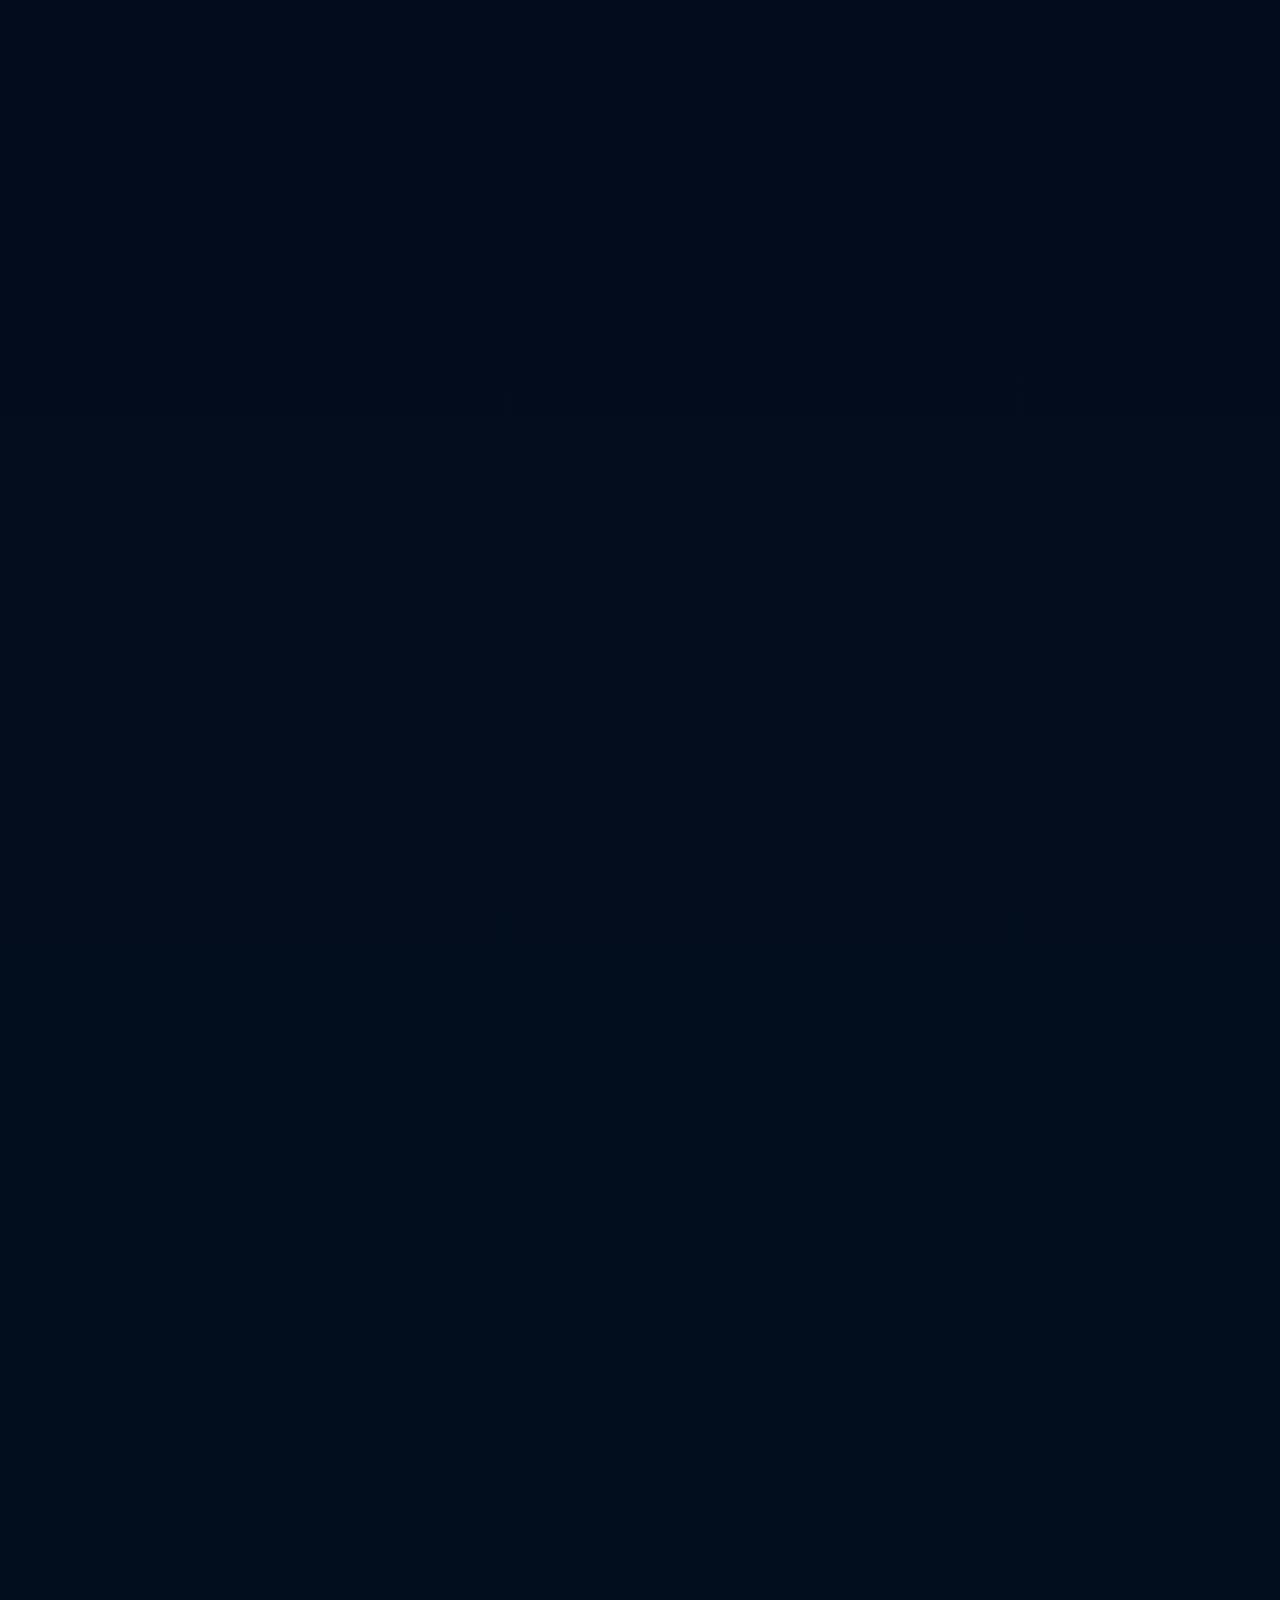
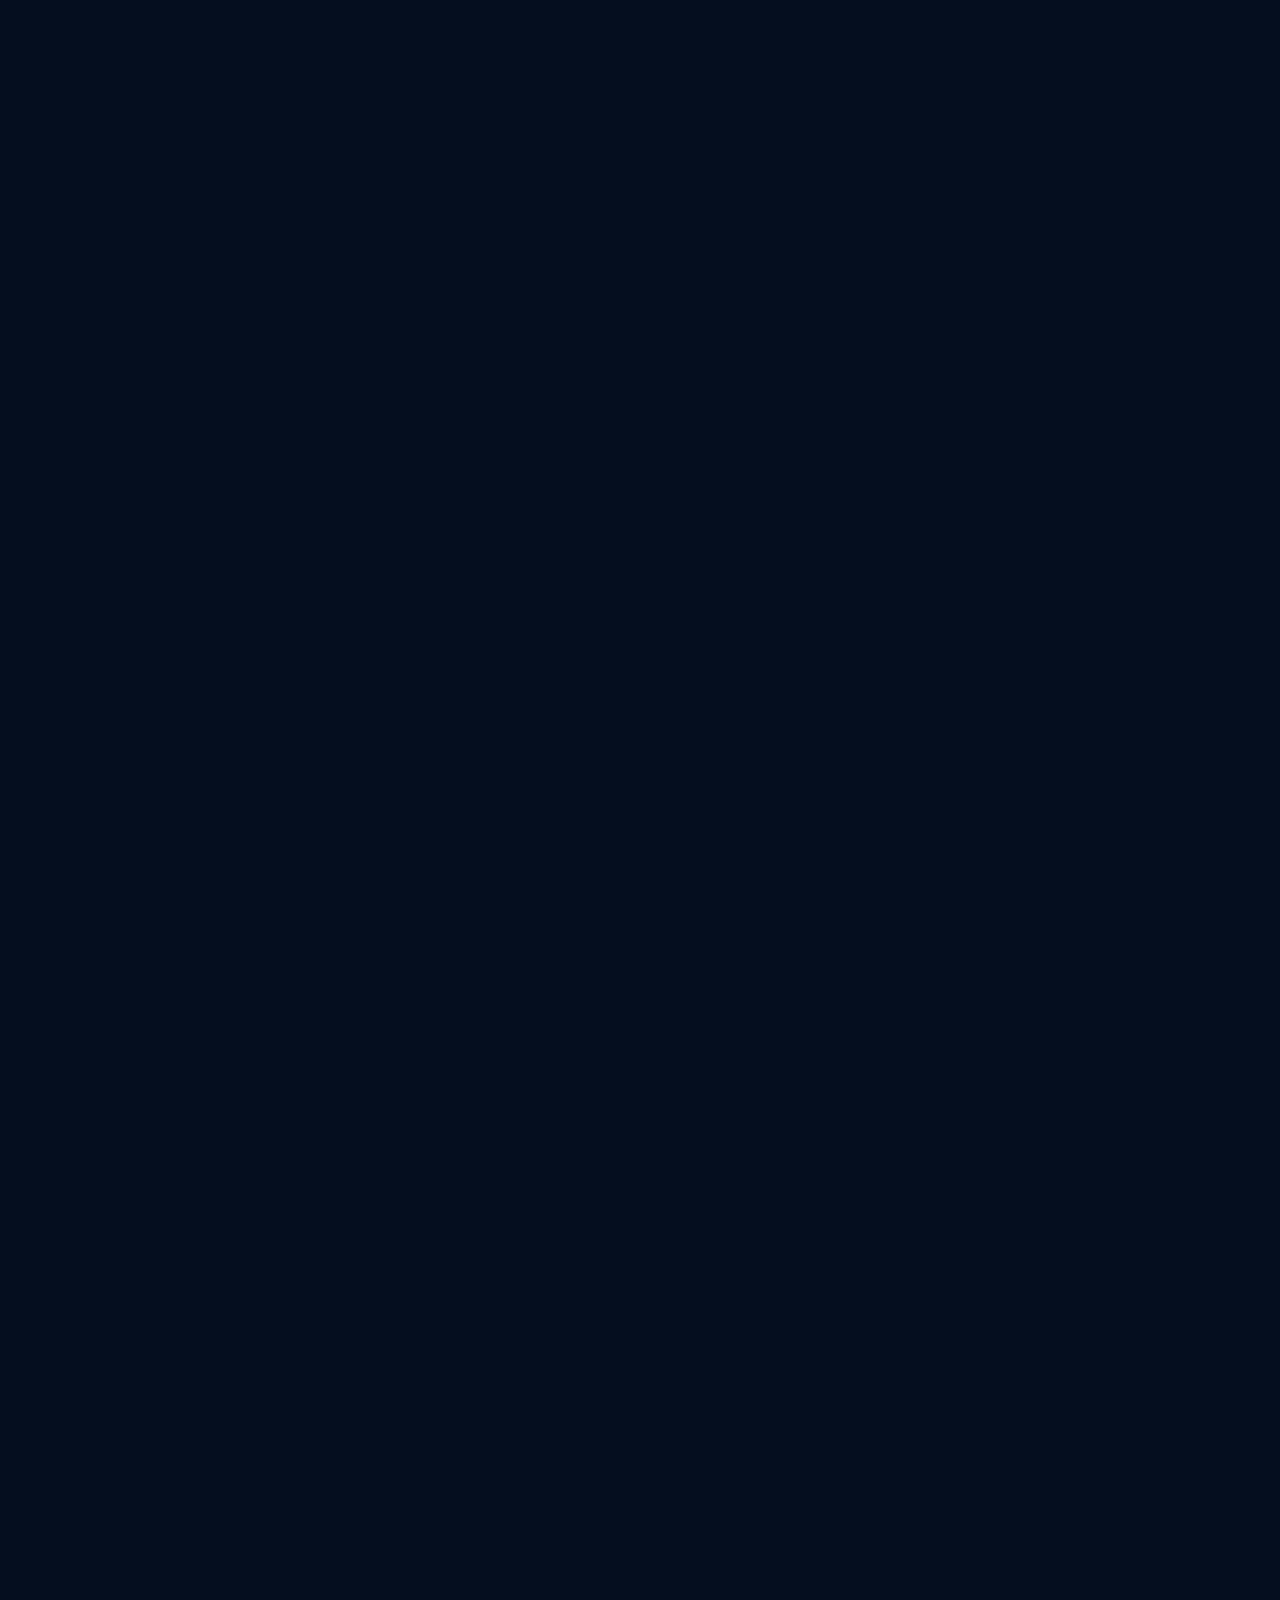
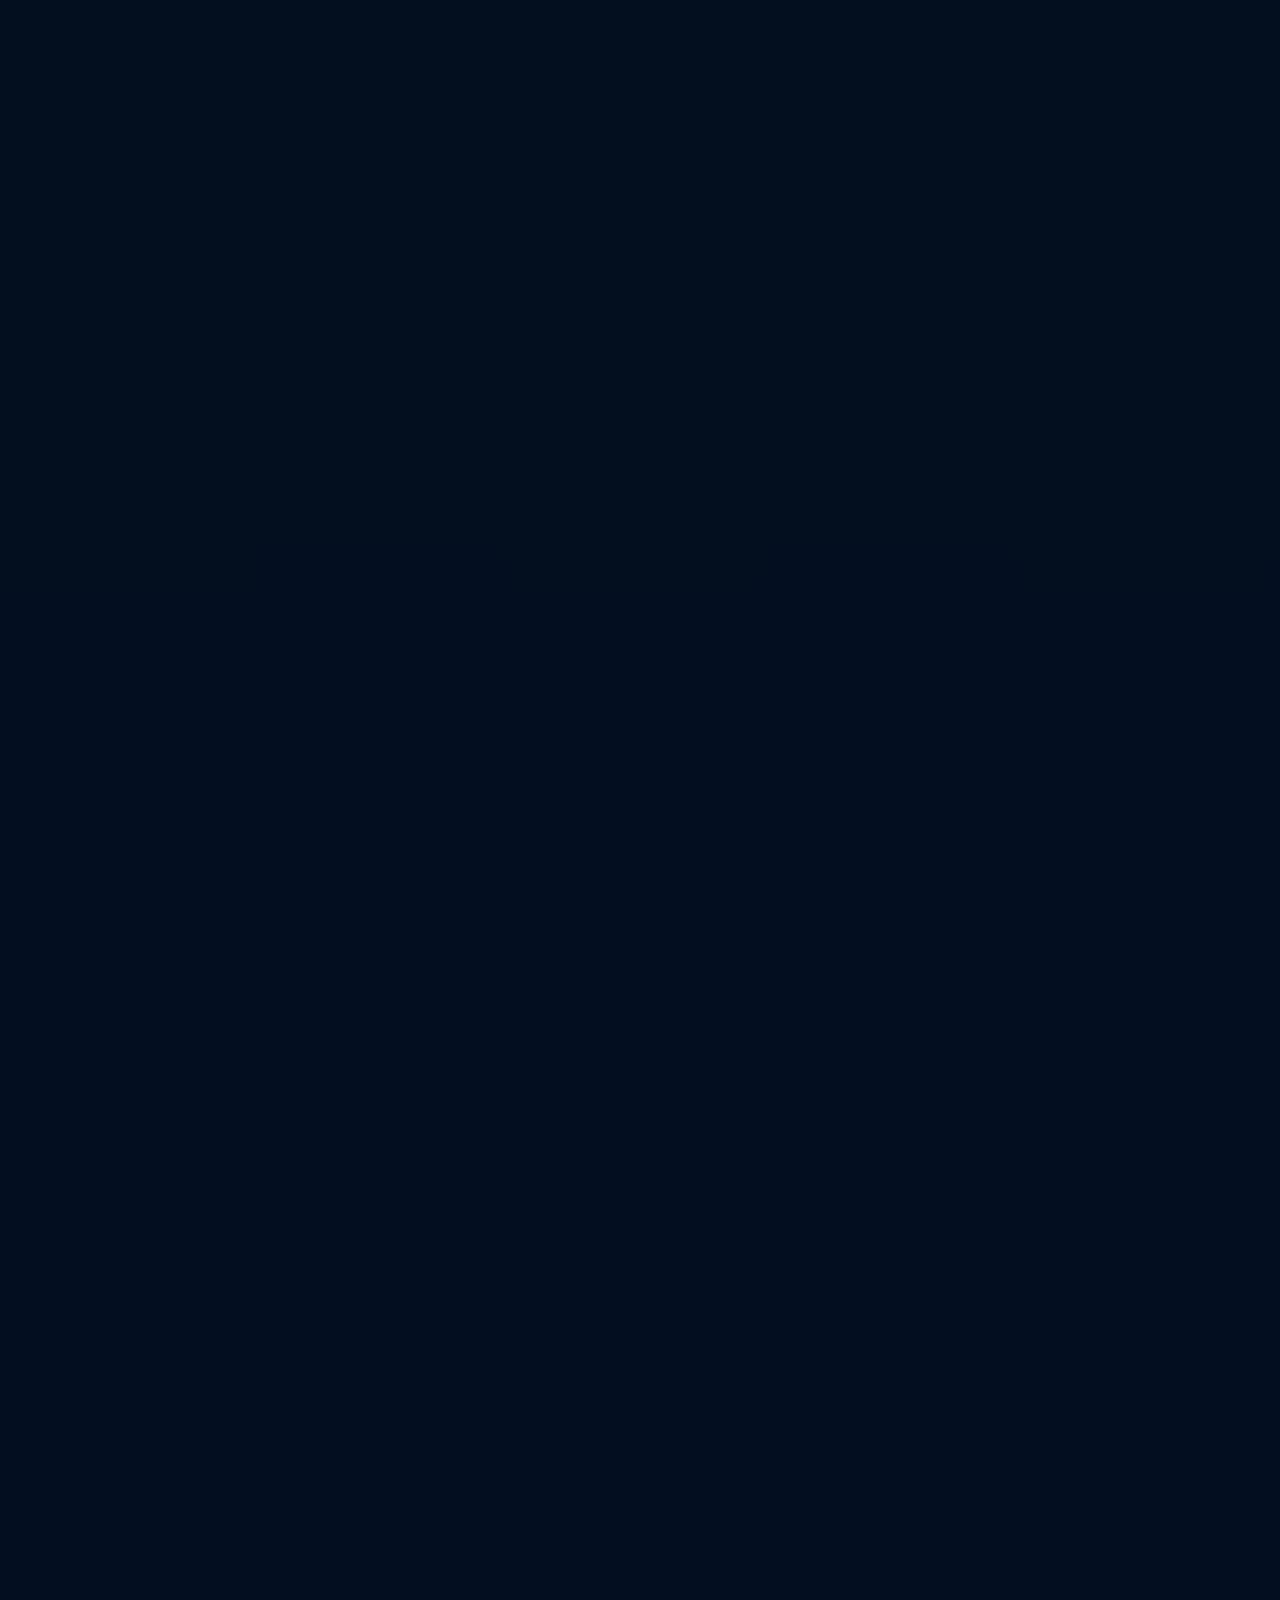
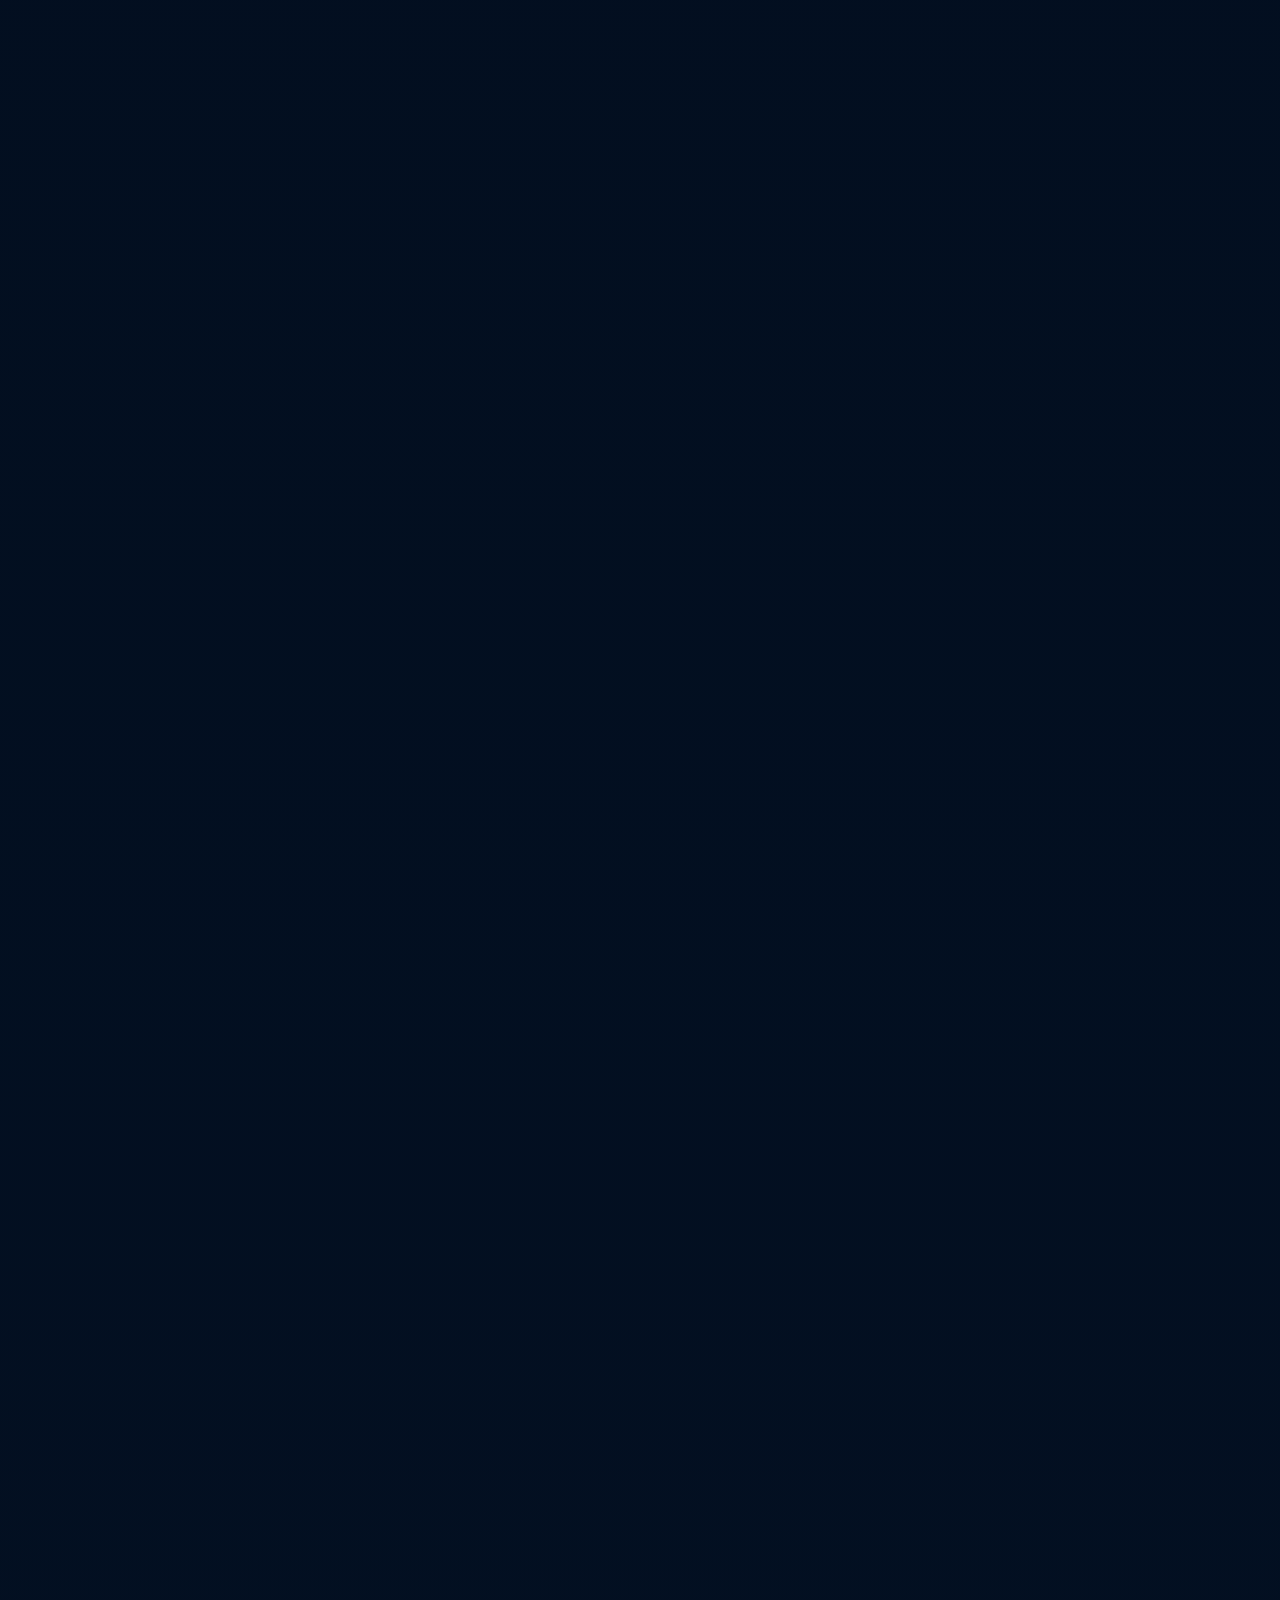
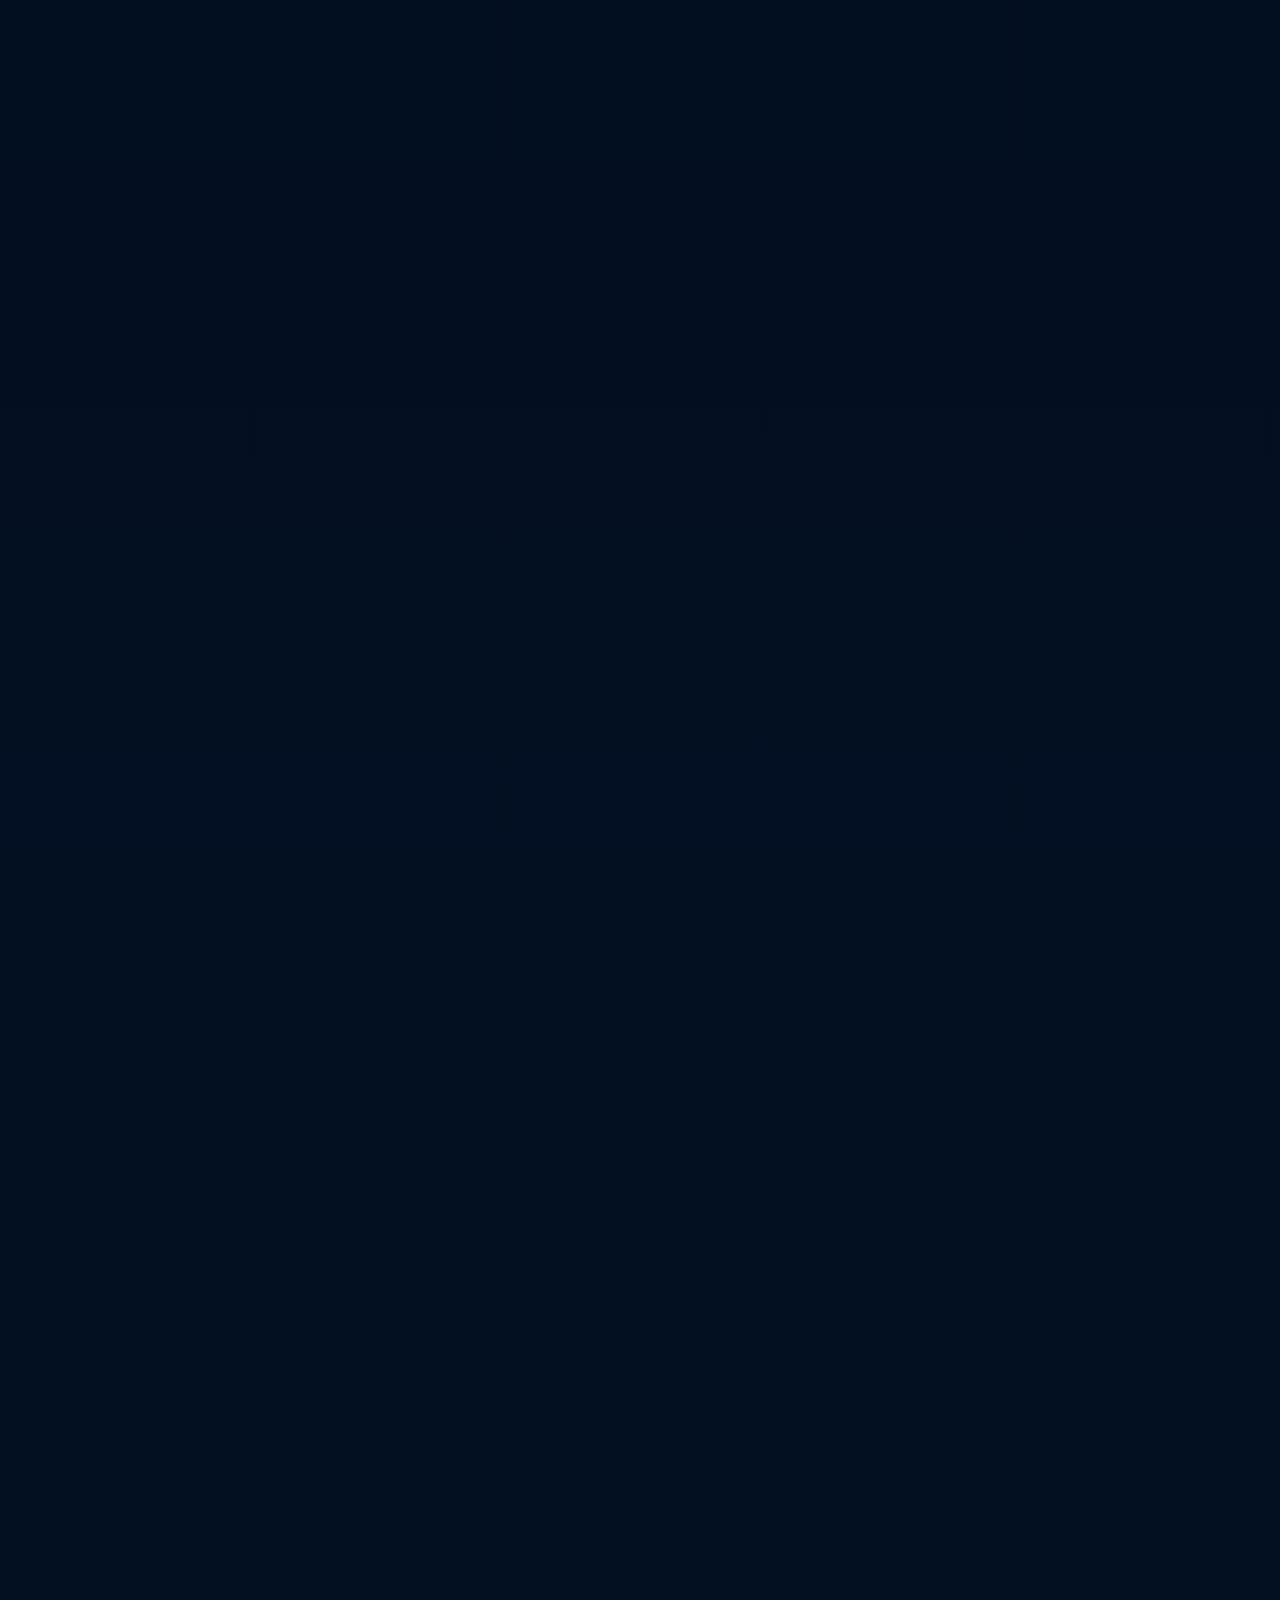
==== commit fb19dc7d: "Restore Register Now buttons linking to register.html (registrations closed page)" ====
--- a/guide.html
+++ b/guide.html
@@ -41,7 +41,7 @@
                     <a href="resources.html">Resources</a>
                     <a href="guide.html" class="active">Guide</a>
                 </div>
-                <span class="btn-primary nav-cta" style="cursor:default;opacity:0.6;">Registrations Closed</span>
+                <a href="register.html" class="btn-primary nav-cta">Register Now</a>
             </div>
             <button class="hamburger" id="hamburger" aria-label="Toggle menu">
                 <span></span>
